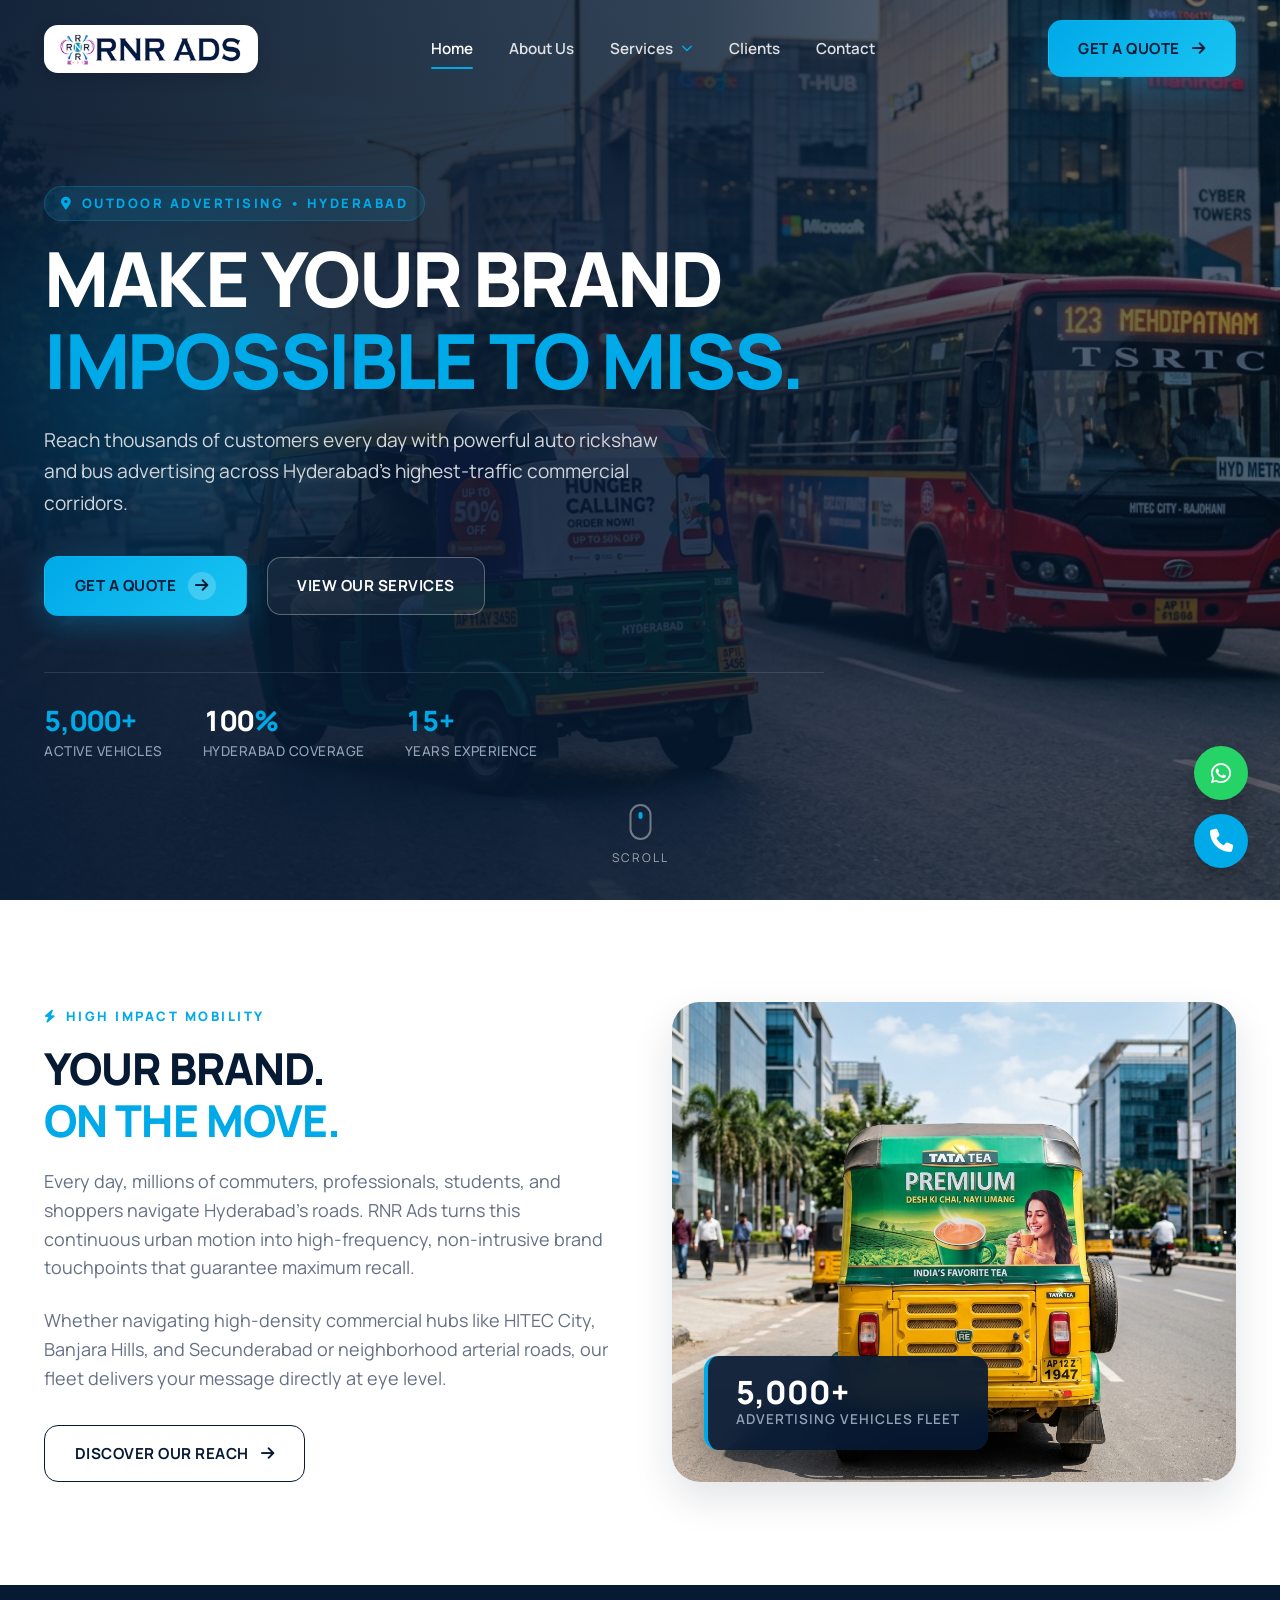
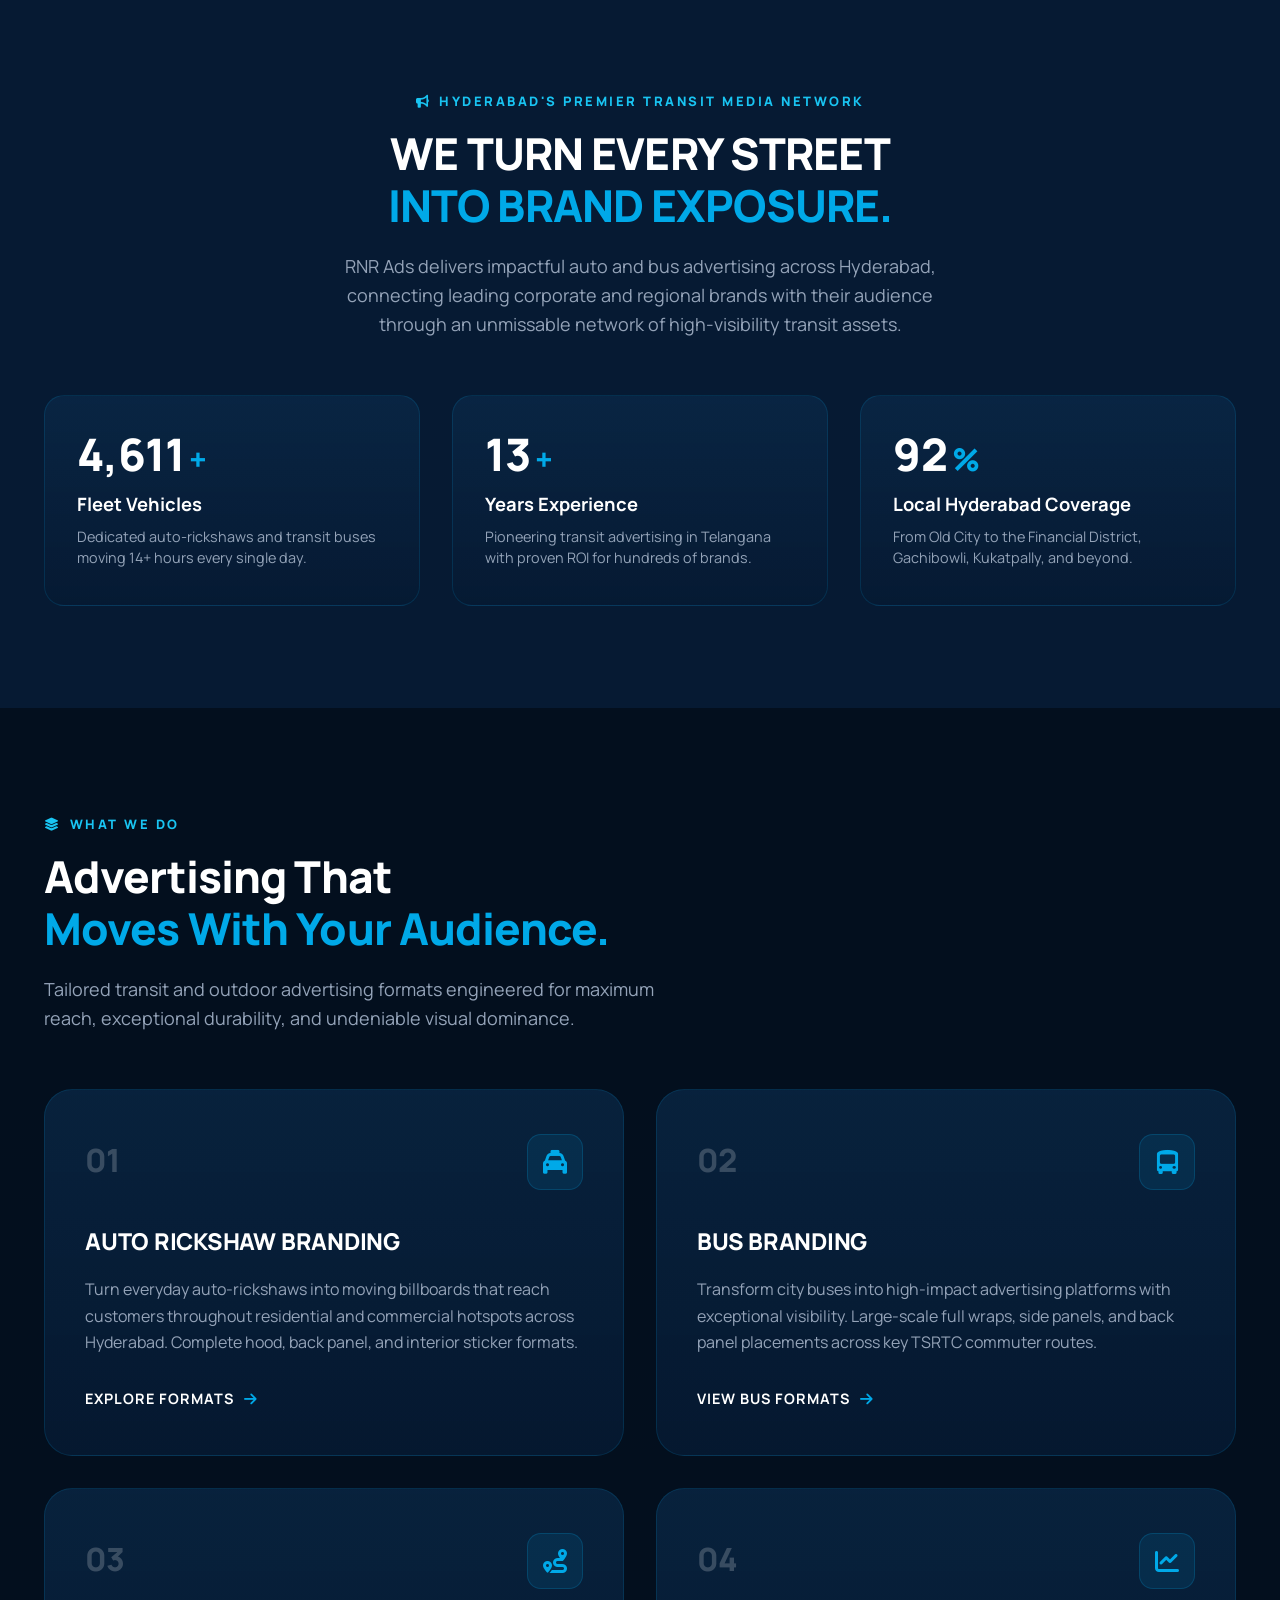
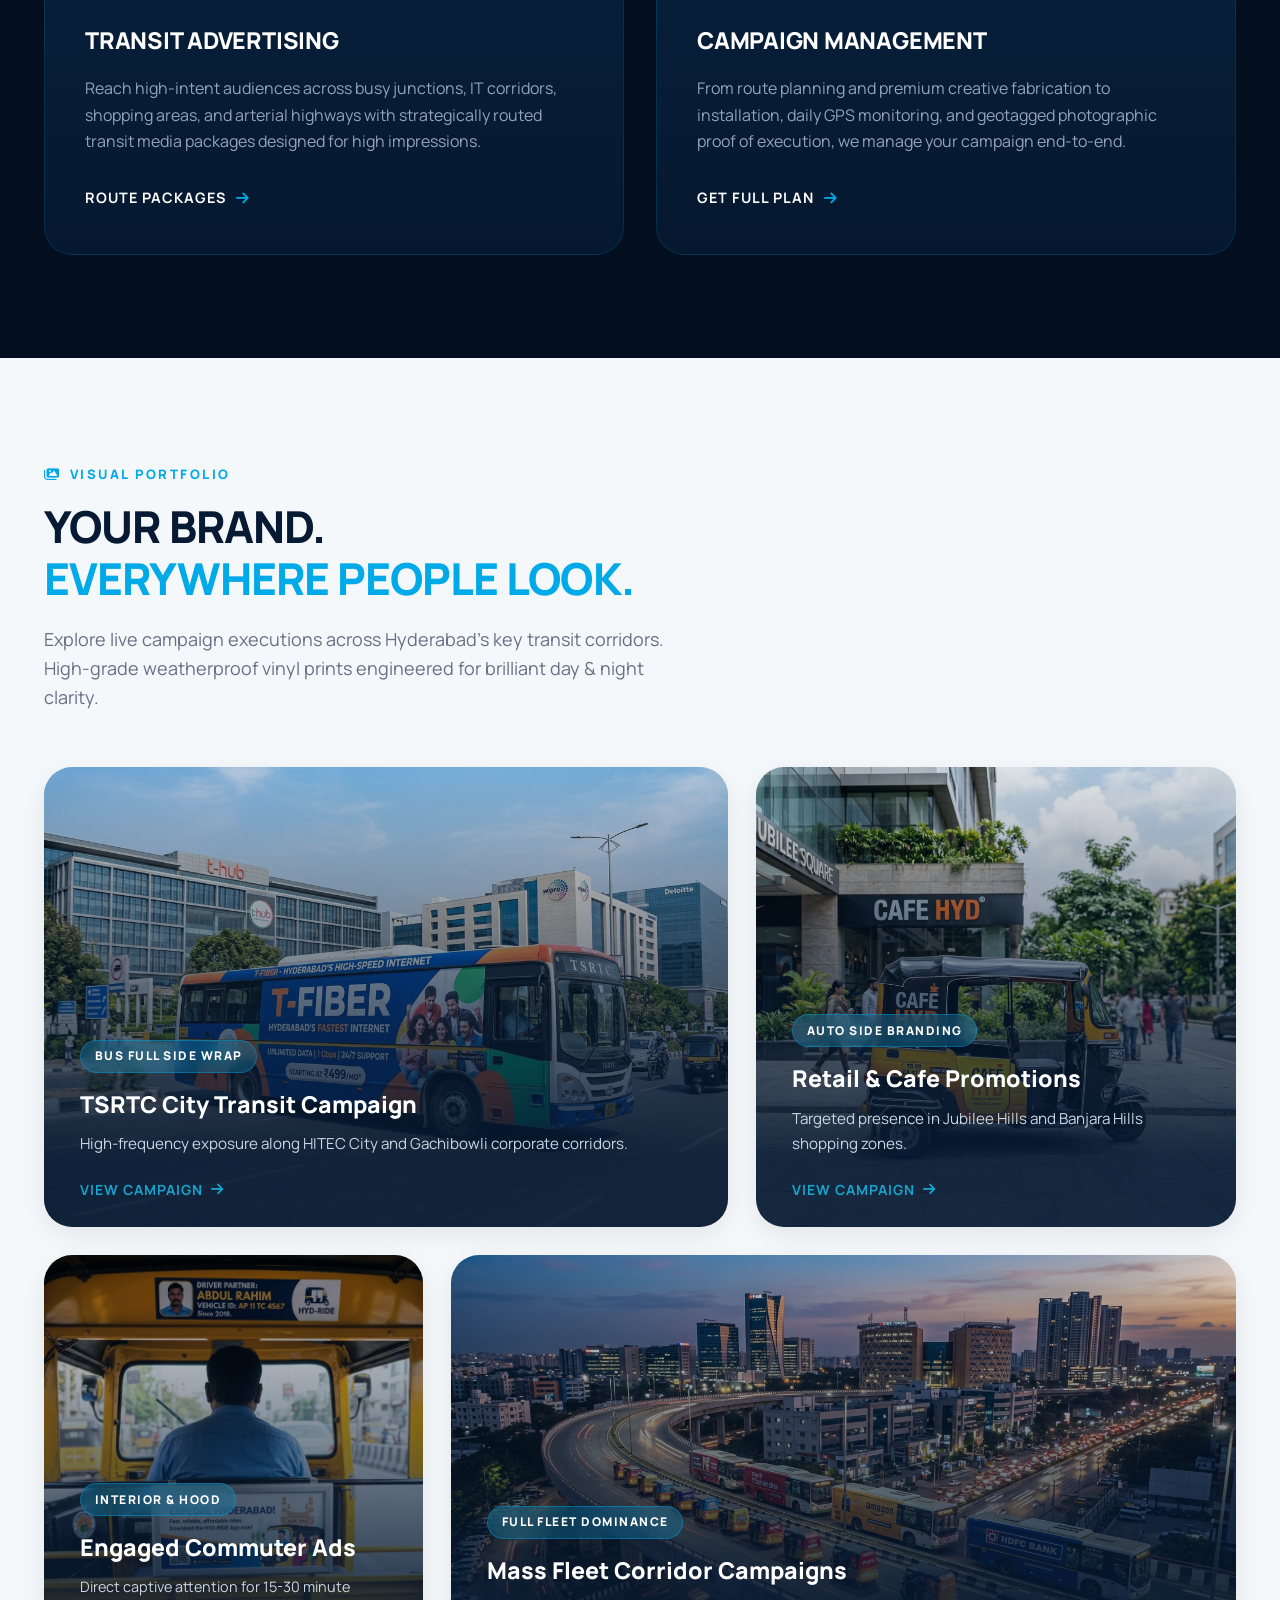
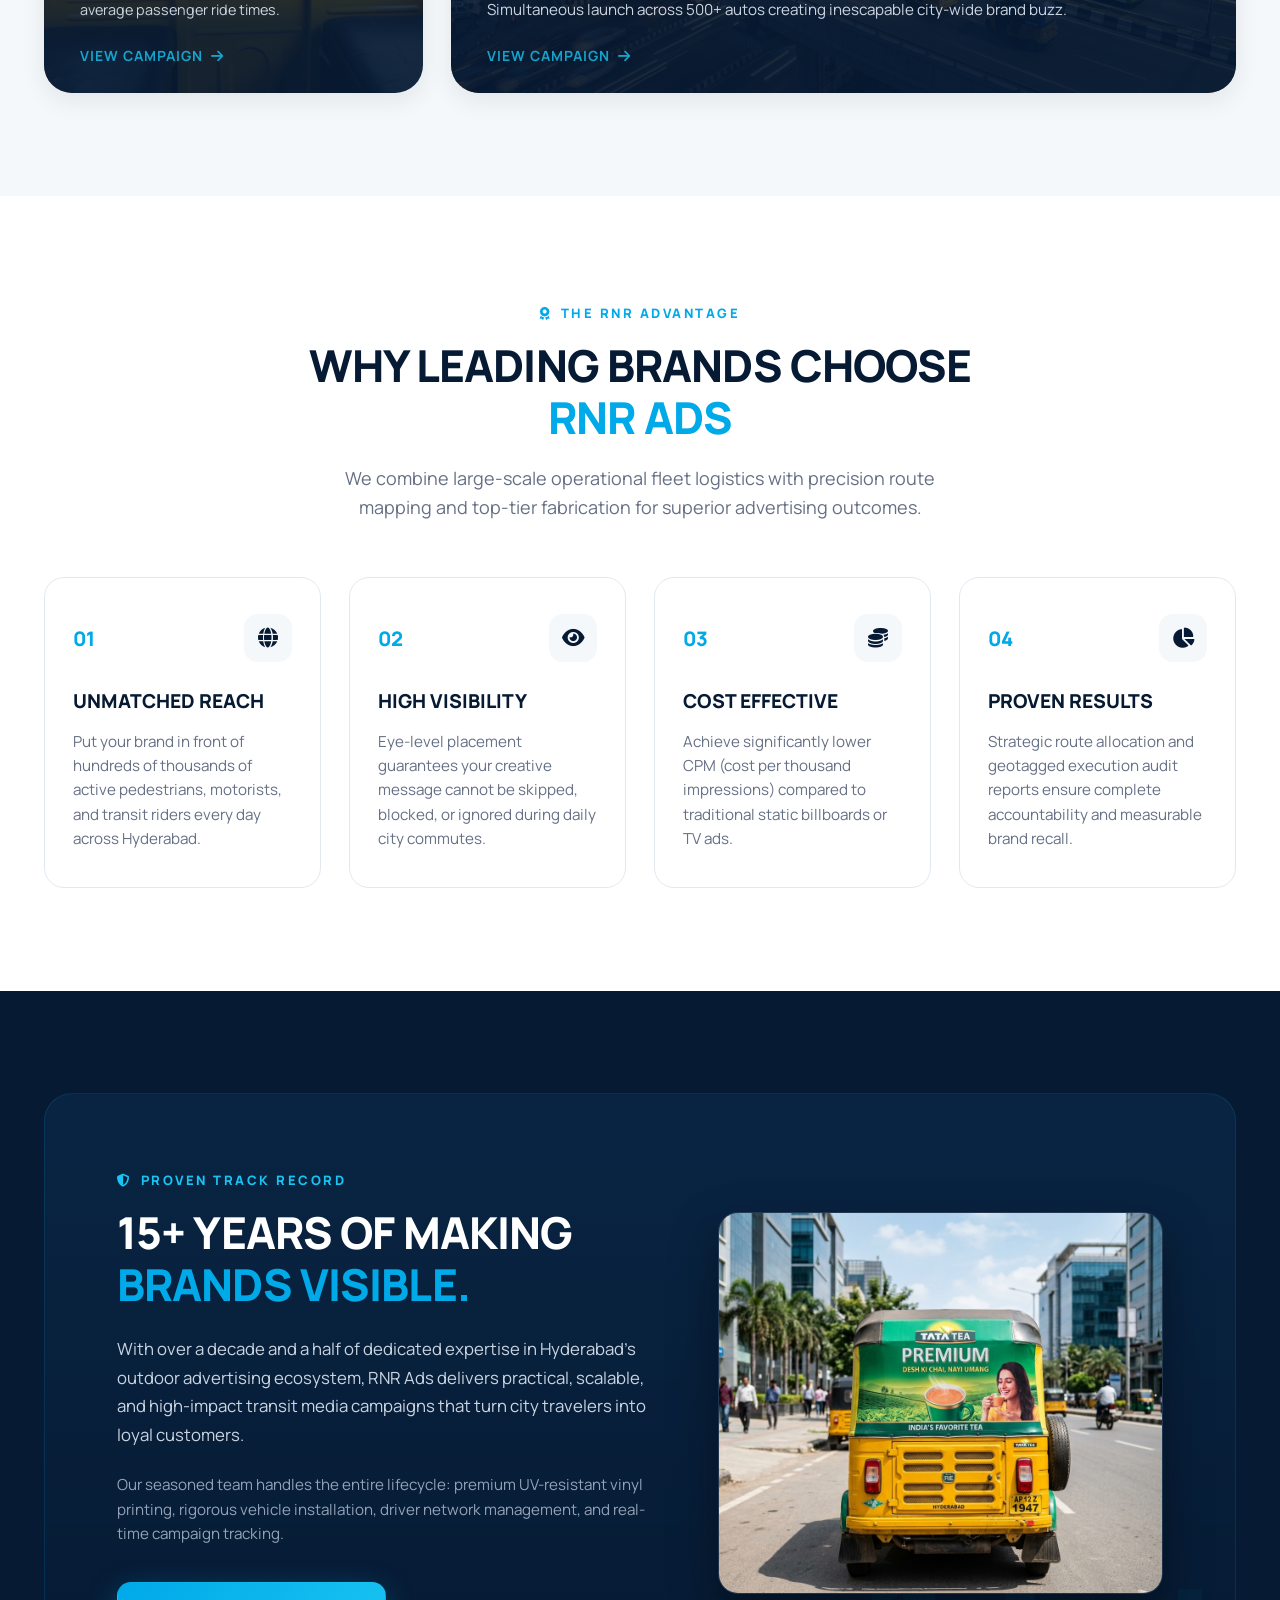
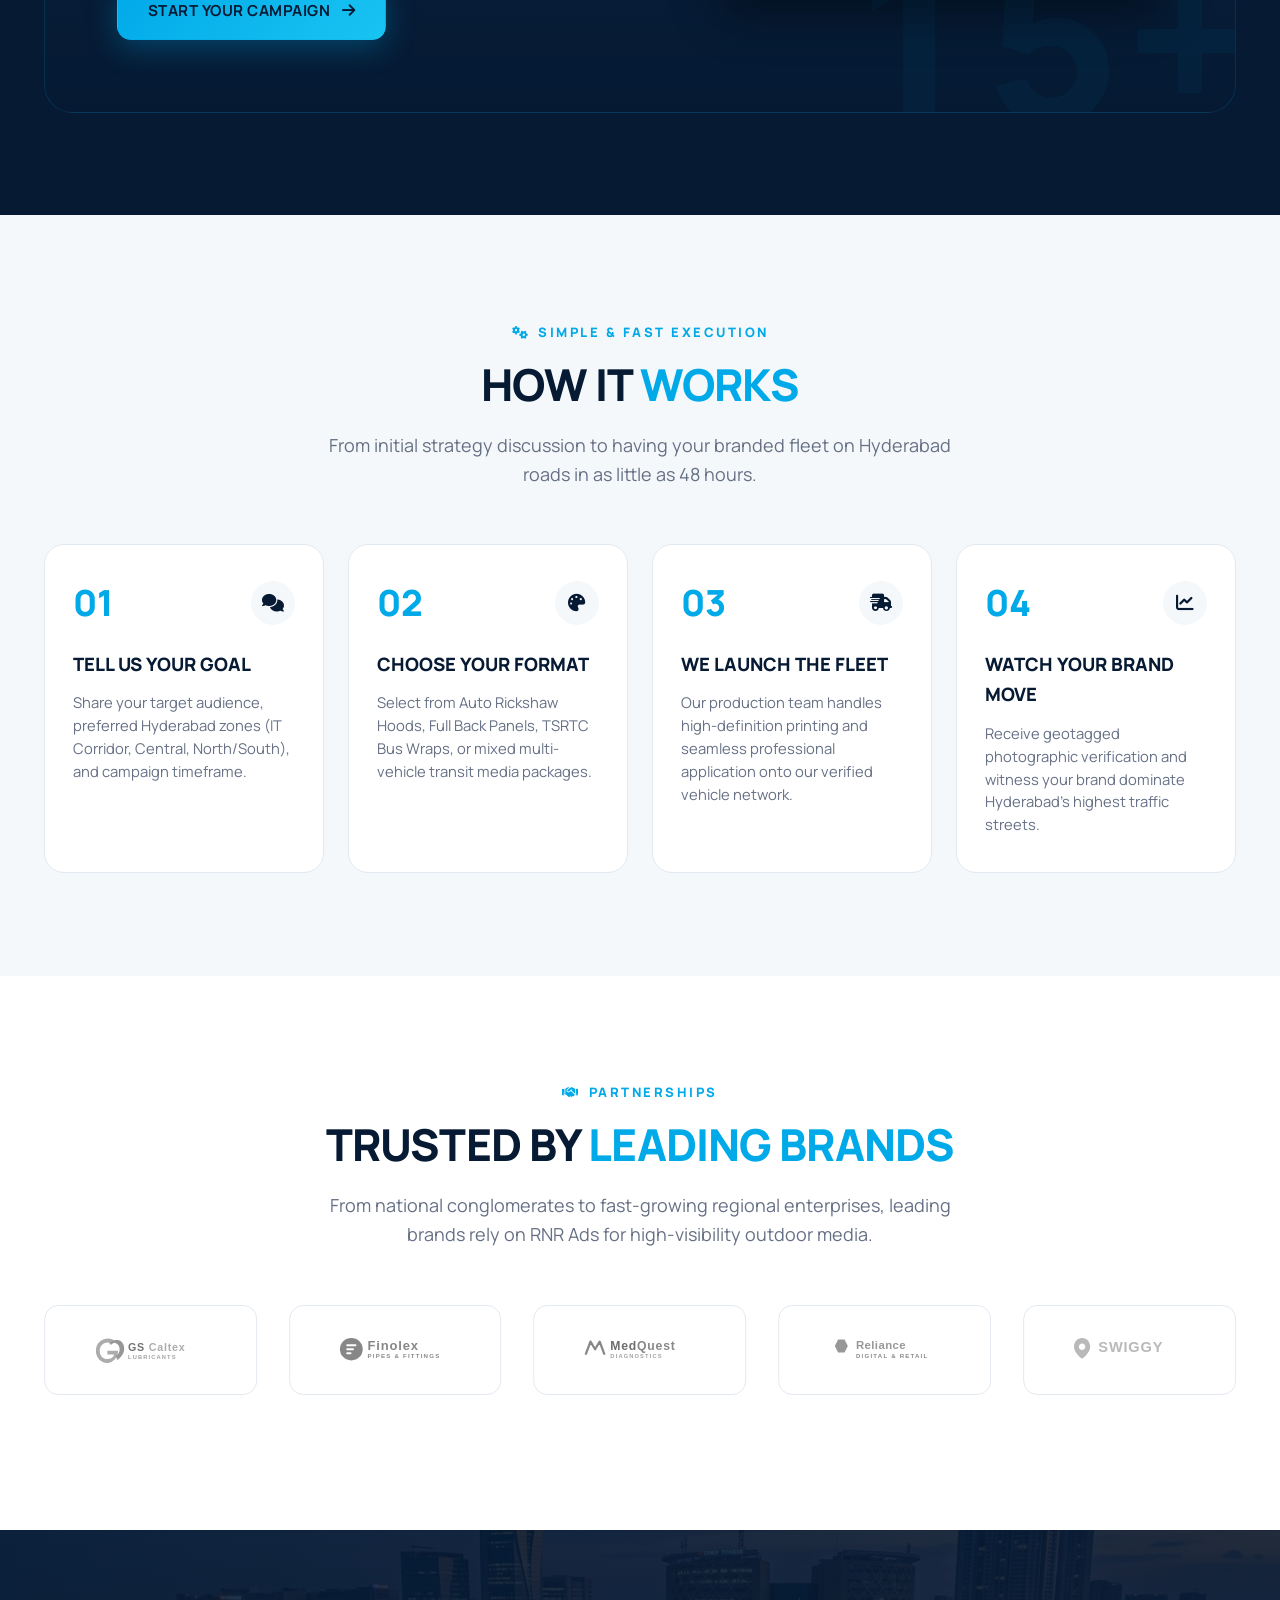
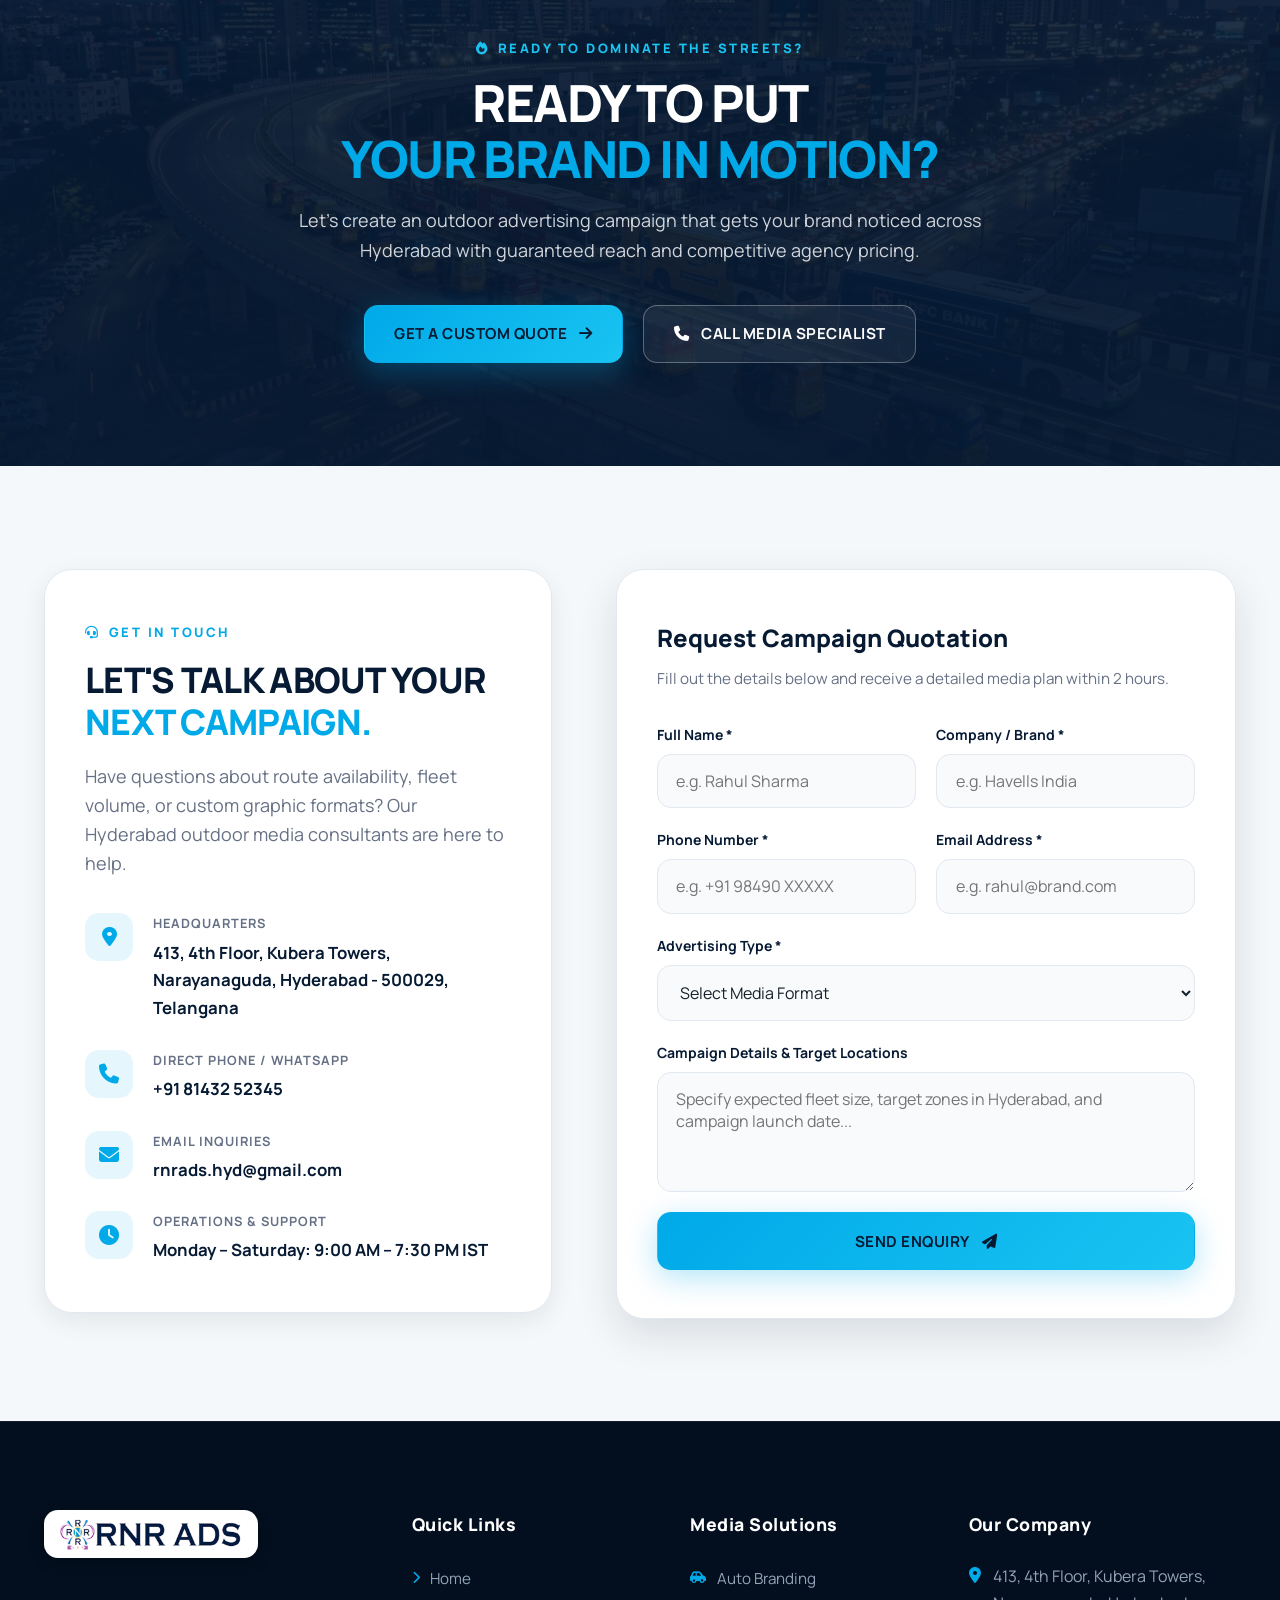
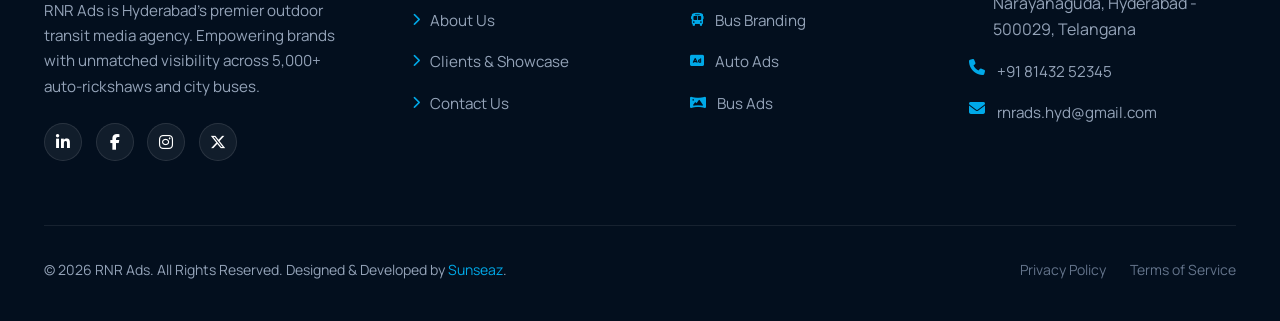
==== index.html @ 3fb03053 "pushing the RNR Ads project to git" ====
<!DOCTYPE html>
<html lang="en">
<head>
  <meta charset="UTF-8">
  <meta name="viewport" content="width=device-width, initial-scale=1.0">
  <title>RNR Ads | Auto Rickshaw & Bus Advertising in Hyderabad</title>
  <meta name="description" content="RNR Ads provides powerful auto rickshaw, bus and outdoor advertising solutions across Hyderabad. Reach thousands of customers daily with high-visibility transit media.">
  <meta name="keywords" content="Auto Rickshaw Advertising Hyderabad, Bus Branding Hyderabad, TSRTC Bus Advertising, Transit Ads Telangana, Outdoor Advertising Agency Hyderabad">
  
  <!-- Open Graph Metadata -->
  <meta property="og:title" content="RNR Ads | Outdoor & Transit Advertising Agency Hyderabad">
  <meta property="og:description" content="Make your brand impossible to miss. Over 5,000+ advertising vehicles covering every corner of Hyderabad.">
  <meta property="og:image" content="assets/images/hero-bg.jpg">
  <meta property="og:type" content="website">

  <!-- Google Fonts: Manrope -->
  <link rel="preconnect" href="https://fonts.googleapis.com">
  <link rel="preconnect" href="https://fonts.gstatic.com" crossorigin>
  <link href="https://fonts.googleapis.com/css2?family=Manrope:wght@400;500;600;700;800;900&display=swap" rel="stylesheet">

  <!-- Font Awesome Icons -->
  <link rel="stylesheet" href="https://cdnjs.cloudflare.com/ajax/libs/font-awesome/6.5.1/css/all.min.css">

  <!-- Swiper.js CSS -->
  <link rel="stylesheet" href="https://cdn.jsdelivr.net/npm/swiper@11/swiper-bundle.min.css">

  <!-- Custom Stylesheets -->
  <link rel="stylesheet" href="css/style.css">
  <link rel="stylesheet" href="css/animations.css">
  <link rel="stylesheet" href="css/responsive.css">
</head>
<body>

  <!-- ==========================================================================
       HEADER / NAVIGATION
       ========================================================================== -->
  <header class="site-header" id="header">
    <div class="container nav-container">
      <a href="index.html" class="logo-wrap" aria-label="RNR Ads Home">
        <img src="assets/logos/logo-RNR.png" alt="RNR Ads Logo" width="180" height="42">
      </a>

      <nav class="nav-menu" id="navMenu" aria-label="Primary Navigation">
        <a href="index.html" class="nav-link active">Home</a>
        <a href="about.html" class="nav-link">About Us</a>

        <!-- Services Dropdown -->
        <div class="nav-item-dropdown">
          <button class="dropdown-toggle nav-link" aria-expanded="false" aria-haspopup="true">
            <span>Services</span>
            <i class="fa-solid fa-chevron-down"></i>
          </button>
          <div class="dropdown-menu">
            <a href="auto-branding.html" class="dropdown-link">
              <i class="fa-solid fa-car-side"></i>
              <span>Auto Branding</span>
            </a>
            <a href="bus-branding.html" class="dropdown-link">
              <i class="fa-solid fa-bus"></i>
              <span>Bus Branding</span>
            </a>
            <a href="auto-ads.html" class="dropdown-link">
              <i class="fa-solid fa-rectangle-ad"></i>
              <span>Auto Ads</span>
            </a>
            <a href="bus-ads.html" class="dropdown-link">
              <i class="fa-solid fa-panorama"></i>
              <span>Bus Ads</span>
            </a>
          </div>
        </div>

        <a href="clients.html" class="nav-link">Clients</a>
        <a href="contact.html" class="nav-link">Contact</a>
        <div class="mobile-menu-cta" style="display: none;">
          <a href="#quoteModal" class="btn btn-primary btn-quote-popup">Get a Quote</a>
        </div>
      </nav>

      <div class="nav-cta">
        <a href="#quoteModal" class="btn btn-primary btn-quote-popup">
          <span>Get a Quote</span>
          <i class="fa-solid fa-arrow-right"></i>
        </a>
      </div>

      <button class="nav-toggle" aria-label="Toggle navigation menu" aria-expanded="false">
        <i class="fa-solid fa-bars-staggered"></i>
      </button>
    </div>
  </header>

  <main>
    <!-- ==========================================================================
         HERO SECTION WITH VIDEO BACKGROUND
         ========================================================================== -->
    <section class="hero-section" id="home">
      <div class="hero-video-wrap">
        <video autoplay muted loop playsinline class="hero-bg-video" poster="assets/images/hero-bg.jpg">
          <source src="assets/RNR_HERO.mp4" type="video/mp4">
        </video>
        <div class="hero-video-overlay"></div>
      </div>
      <div class="hero-glow"></div>
      <div class="container">
        <div class="hero-content reveal-fade-up">
          <div class="eyebrow eyebrow-pill">
            <i class="fa-solid fa-location-dot"></i> OUTDOOR ADVERTISING • HYDERABAD
          </div>
          <h1 class="hero-heading">
            MAKE YOUR BRAND <br>
            <span class="text-cyan">IMPOSSIBLE TO MISS.</span>
          </h1>
          <p class="hero-description">
            Reach thousands of customers every day with powerful auto rickshaw and bus advertising across Hyderabad's highest-traffic commercial corridors.
          </p>
          <div class="btn-group">
            <a href="#quoteModal" class="btn btn-primary btn-quote-popup">
              <span>Get a Quote</span>
              <span class="btn-icon-circle"><i class="fa-solid fa-arrow-right"></i></span>
            </a>
            <a href="#services-section" class="btn btn-outline-white">
              <span>View Our Services</span>
            </a>
          </div>

          <div class="hero-trust-row">
            <div class="trust-item">
              <div class="trust-number"><span class="counter-val" data-target="5000">0</span><span>+</span></div>
              <div class="trust-label">Active Vehicles</div>
            </div>
            <div class="trust-item">
              <div class="trust-number">100<span>%</span></div>
              <div class="trust-label">Hyderabad Coverage</div>
            </div>
            <div class="trust-item">
              <div class="trust-number"><span class="counter-val" data-target="15">0</span><span>+</span></div>
              <div class="trust-label">Years Experience</div>
            </div>
          </div>
        </div>
      </div>

      <div class="scroll-indicator" aria-hidden="true">
        <div class="scroll-mouse">
          <div class="scroll-wheel"></div>
        </div>
        <span>Scroll</span>
      </div>
    </section>

    <!-- ==========================================================================
         INTRODUCTION SECTION (SPLIT LAYOUT)
         ========================================================================== -->
    <section class="section section-white" id="intro">
      <div class="container">
        <div class="split-grid">
          <div class="intro-text-col reveal-fade-left">
            <div class="eyebrow">
              <i class="fa-solid fa-bolt"></i> High Impact Mobility
            </div>
            <h2 class="section-heading section-heading-light">
              YOUR BRAND. <br>
              <span class="text-cyan">ON THE MOVE.</span>
            </h2>
            <p class="section-subtitle" style="margin-bottom: 1.5rem;">
              Every day, millions of commuters, professionals, students, and shoppers navigate Hyderabad's roads. RNR Ads turns this continuous urban motion into high-frequency, non-intrusive brand touchpoints that guarantee maximum recall.
            </p>
            <p class="section-subtitle" style="margin-bottom: 2rem;">
              Whether navigating high-density commercial hubs like HITEC City, Banjara Hills, and Secunderabad or neighborhood arterial roads, our fleet delivers your message directly at eye level.
            </p>
            <a href="about.html" class="btn btn-outline-dark">
              <span>Discover Our Reach</span>
              <i class="fa-solid fa-arrow-right"></i>
            </a>
          </div>

          <div class="intro-image-col reveal-fade-right">
            <div class="intro-image-wrap">
              <img src="assets/images/auto-branding-rear.jpg" alt="RNR Ads Auto Rickshaw Branding in Hyderabad" loading="lazy">
              <div class="intro-stat-badge">
                <div class="intro-stat-num">5,000+</div>
                <div class="intro-stat-text">Advertising Vehicles Fleet</div>
              </div>
            </div>
          </div>
        </div>
      </div>
    </section>

    <!-- ==========================================================================
         ABOUT / COMPANY STATS SECTION
         ========================================================================== -->
    <section class="section section-dark" id="about-preview">
      <div class="container">
        <div class="section-header-center reveal-fade-up">
          <div class="eyebrow eyebrow-light">
            <i class="fa-solid fa-bullhorn"></i> Hyderabad's Premier Transit Media Network
          </div>
          <h2 class="section-heading section-heading-dark">
            WE TURN EVERY STREET <br>
            <span class="text-cyan">INTO BRAND EXPOSURE.</span>
          </h2>
          <p class="section-subtitle section-subtitle-dark" style="margin: 0 auto;">
            RNR Ads delivers impactful auto and bus advertising across Hyderabad, connecting leading corporate and regional brands with their audience through an unmissable network of high-visibility transit assets.
          </p>
        </div>

        <div class="stats-grid">
          <div class="stat-box reveal-fade-up delay-100">
            <div class="stat-number-wrap">
              <span class="counter-val" data-target="5000">0</span><span class="stat-plus">+</span>
            </div>
            <h3 class="stat-title">Fleet Vehicles</h3>
            <p class="stat-desc">Dedicated auto-rickshaws and transit buses moving 14+ hours every single day.</p>
          </div>

          <div class="stat-box reveal-fade-up delay-200">
            <div class="stat-number-wrap">
              <span class="counter-val" data-target="15">0</span><span class="stat-plus">+</span>
            </div>
            <h3 class="stat-title">Years Experience</h3>
            <p class="stat-desc">Pioneering transit advertising in Telangana with proven ROI for hundreds of brands.</p>
          </div>

          <div class="stat-box reveal-fade-up delay-300">
            <div class="stat-number-wrap">
              <span class="counter-val" data-target="100">0</span><span class="stat-plus">%</span>
            </div>
            <h3 class="stat-title">Local Hyderabad Coverage</h3>
            <p class="stat-desc">From Old City to the Financial District, Gachibowli, Kukatpally, and beyond.</p>
          </div>
        </div>
      </div>
    </section>

    <!-- ==========================================================================
         SERVICES SECTION (4 CARDS GRID)
         ========================================================================== -->
    <section class="section section-navy-dark" id="services-section">
      <div class="container">
        <div class="section-header-left reveal-fade-up">
          <div class="eyebrow eyebrow-light">
            <i class="fa-solid fa-layer-group"></i> WHAT WE DO
          </div>
          <h2 class="section-heading section-heading-dark">
            Advertising That <br>
            <span class="text-cyan">Moves With Your Audience.</span>
          </h2>
          <p class="section-subtitle section-subtitle-dark">
            Tailored transit and outdoor advertising formats engineered for maximum reach, exceptional durability, and undeniable visual dominance.
          </p>
        </div>

        <div class="services-grid">
          <!-- Card 01 -->
          <div class="service-card reveal-fade-up delay-100">
            <div>
              <div class="service-card-top">
                <span class="service-num">01</span>
                <div class="service-icon"><i class="fa-solid fa-taxi"></i></div>
              </div>
              <h3 class="service-title">AUTO RICKSHAW BRANDING</h3>
              <p class="service-desc">
                Turn everyday auto-rickshaws into moving billboards that reach customers throughout residential and commercial hotspots across Hyderabad. Complete hood, back panel, and interior sticker formats.
              </p>
            </div>
            <a href="auto-branding.html" class="service-action">
              <span>Explore Formats</span>
              <i class="fa-solid fa-arrow-right"></i>
            </a>
          </div>

          <!-- Card 02 -->
          <div class="service-card reveal-fade-up delay-200">
            <div>
              <div class="service-card-top">
                <span class="service-num">02</span>
                <div class="service-icon"><i class="fa-solid fa-bus-simple"></i></div>
              </div>
              <h3 class="service-title">BUS BRANDING</h3>
              <p class="service-desc">
                Transform city buses into high-impact advertising platforms with exceptional visibility. Large-scale full wraps, side panels, and back panel placements across key TSRTC commuter routes.
              </p>
            </div>
            <a href="bus-branding.html" class="service-action">
              <span>View Bus Formats</span>
              <i class="fa-solid fa-arrow-right"></i>
            </a>
          </div>

          <!-- Card 03 -->
          <div class="service-card reveal-fade-up delay-300">
            <div>
              <div class="service-card-top">
                <span class="service-num">03</span>
                <div class="service-icon"><i class="fa-solid fa-route"></i></div>
              </div>
              <h3 class="service-title">TRANSIT ADVERTISING</h3>
              <p class="service-desc">
                Reach high-intent audiences across busy junctions, IT corridors, shopping areas, and arterial highways with strategically routed transit media packages designed for high impressions.
              </p>
            </div>
            <a href="auto-branding.html" class="service-action">
              <span>Route Packages</span>
              <i class="fa-solid fa-arrow-right"></i>
            </a>
          </div>

          <!-- Card 04 -->
          <div class="service-card reveal-fade-up delay-400">
            <div>
              <div class="service-card-top">
                <span class="service-num">04</span>
                <div class="service-icon"><i class="fa-solid fa-chart-line"></i></div>
              </div>
              <h3 class="service-title">CAMPAIGN MANAGEMENT</h3>
              <p class="service-desc">
                From route planning and premium creative fabrication to installation, daily GPS monitoring, and geotagged photographic proof of execution, we manage your campaign end-to-end.
              </p>
            </div>
            <a href="contact.html" class="service-action">
              <span>Get Full Plan</span>
              <i class="fa-solid fa-arrow-right"></i>
            </a>
          </div>
        </div>
      </div>
    </section>

    <!-- ==========================================================================
         FEATURED ADVERTISING SHOWCASE (EDITORIAL ASYMMETRIC GRID)
         ========================================================================== -->
    <section class="section section-light" id="showcase">
      <div class="container">
        <div class="section-header-left reveal-fade-up">
          <div class="eyebrow">
            <i class="fa-solid fa-images"></i> Visual Portfolio
          </div>
          <h2 class="section-heading section-heading-light">
            YOUR BRAND. <br>
            <span class="text-cyan">EVERYWHERE PEOPLE LOOK.</span>
          </h2>
          <p class="section-subtitle">
            Explore live campaign executions across Hyderabad's key transit corridors. High-grade weatherproof vinyl prints engineered for brilliant day &amp; night clarity.
          </p>
        </div>

        <div class="showcase-grid">
          <!-- Item 1: Large Bus Wrap -->
          <div class="showcase-item item-large reveal-zoom delay-100">
            <img src="assets/images/bus-branding-large.jpg" alt="TSRTC City Bus Side Wrap Advertising in Gachibowli Hyderabad" class="showcase-img" loading="lazy">
            <div class="showcase-overlay">
              <span class="showcase-badge">Bus Full Side Wrap</span>
              <h3 class="showcase-title">TSRTC City Transit Campaign</h3>
              <p style="color: #CBD5E1; font-size: 0.95rem;">High-frequency exposure along HITEC City and Gachibowli corporate corridors.</p>
              <a href="bus-branding.html" class="showcase-link">View Campaign <i class="fa-solid fa-arrow-right"></i></a>
            </div>
          </div>

          <!-- Item 2: Medium Auto Side Wrap -->
          <div class="showcase-item item-medium reveal-zoom delay-200">
            <img src="assets/images/auto-branding-side.jpg" alt="Side Panel Auto Branding Jubilee Hills" class="showcase-img" loading="lazy">
            <div class="showcase-overlay">
              <span class="showcase-badge">Auto Side Branding</span>
              <h3 class="showcase-title">Retail &amp; Cafe Promotions</h3>
              <p style="color: #CBD5E1; font-size: 0.95rem;">Targeted presence in Jubilee Hills and Banjara Hills shopping zones.</p>
              <a href="auto-branding.html" class="showcase-link">View Campaign <i class="fa-solid fa-arrow-right"></i></a>
            </div>
          </div>

          <!-- Item 3: Compact Auto Interior -->
          <div class="showcase-item item-compact reveal-zoom delay-300">
            <img src="assets/images/auto-interior.jpg" alt="Interior Auto Branding Commuter Ads" class="showcase-img" loading="lazy">
            <div class="showcase-overlay">
              <span class="showcase-badge">Interior &amp; Hood</span>
              <h3 class="showcase-title">Engaged Commuter Ads</h3>
              <p style="color: #CBD5E1; font-size: 0.9rem;">Direct captive attention for 15-30 minute average passenger ride times.</p>
              <a href="auto-branding.html" class="showcase-link">View Campaign <i class="fa-solid fa-arrow-right"></i></a>
            </div>
          </div>

          <!-- Item 4: Wide Fleet Transit -->
          <div class="showcase-item item-wide reveal-zoom delay-400">
            <img src="assets/images/fleet-transit.jpg" alt="Multi-vehicle Fleet Advertising Hyderabad Flyover" class="showcase-img" loading="lazy">
            <div class="showcase-overlay">
              <span class="showcase-badge">Full Fleet Dominance</span>
              <h3 class="showcase-title">Mass Fleet Corridor Campaigns</h3>
              <p style="color: #CBD5E1; font-size: 0.95rem;">Simultaneous launch across 500+ autos creating inescapable city-wide brand buzz.</p>
              <a href="clients.html" class="showcase-link">View Campaign <i class="fa-solid fa-arrow-right"></i></a>
            </div>
          </div>
        </div>
      </div>
    </section>

    <!-- ==========================================================================
         WHY RNR ADS SECTION (CLEAN WHITE)
         ========================================================================== -->
    <section class="section section-white" id="why-us">
      <div class="container">
        <div class="section-header-center reveal-fade-up">
          <div class="eyebrow">
            <i class="fa-solid fa-award"></i> The RNR Advantage
          </div>
          <h2 class="section-heading section-heading-light">
            WHY LEADING BRANDS CHOOSE <br>
            <span class="text-cyan">RNR ADS</span>
          </h2>
          <p class="section-subtitle" style="margin: 0 auto;">
            We combine large-scale operational fleet logistics with precision route mapping and top-tier fabrication for superior advertising outcomes.
          </p>
        </div>

        <div class="why-grid">
          <div class="why-card reveal-fade-up delay-100">
            <div class="why-card-top">
              <span class="why-num">01</span>
              <div class="why-icon"><i class="fa-solid fa-globe"></i></div>
            </div>
            <h3 class="why-title">UNMATCHED REACH</h3>
            <p class="why-desc">
              Put your brand in front of hundreds of thousands of active pedestrians, motorists, and transit riders every day across Hyderabad.
            </p>
          </div>

          <div class="why-card reveal-fade-up delay-200">
            <div class="why-card-top">
              <span class="why-num">02</span>
              <div class="why-icon"><i class="fa-solid fa-eye"></i></div>
            </div>
            <h3 class="why-title">HIGH VISIBILITY</h3>
            <p class="why-desc">
              Eye-level placement guarantees your creative message cannot be skipped, blocked, or ignored during daily city commutes.
            </p>
          </div>

          <div class="why-card reveal-fade-up delay-300">
            <div class="why-card-top">
              <span class="why-num">03</span>
              <div class="why-icon"><i class="fa-solid fa-coins"></i></div>
            </div>
            <h3 class="why-title">COST EFFECTIVE</h3>
            <p class="why-desc">
              Achieve significantly lower CPM (cost per thousand impressions) compared to traditional static billboards or TV ads.
            </p>
          </div>

          <div class="why-card reveal-fade-up delay-400">
            <div class="why-card-top">
              <span class="why-num">04</span>
              <div class="why-icon"><i class="fa-solid fa-chart-pie"></i></div>
            </div>
            <h3 class="why-title">PROVEN RESULTS</h3>
            <p class="why-desc">
              Strategic route allocation and geotagged execution audit reports ensure complete accountability and measurable brand recall.
            </p>
          </div>
        </div>
      </div>
    </section>

    <!-- ==========================================================================
         CAMPAIGN EXPERIENCE SECTION (15+ YEARS)
         ========================================================================== -->
    <section class="section section-dark" id="experience">
      <div class="container">
        <div class="experience-wrap reveal-zoom">
          <div class="watermark-number" aria-hidden="true">15+</div>
          
          <div class="experience-grid">
            <div>
              <div class="eyebrow eyebrow-light">
                <i class="fa-solid fa-shield-halved"></i> Proven Track Record
              </div>
              <h2 class="section-heading section-heading-dark" style="margin-bottom: 1.5rem;">
                15+ YEARS OF MAKING <br>
                <span class="text-cyan">BRANDS VISIBLE.</span>
              </h2>
              <p style="color: #CBD5E1; font-size: 1.05rem; line-height: 1.7; margin-bottom: 1.5rem;">
                With over a decade and a half of dedicated expertise in Hyderabad's outdoor advertising ecosystem, RNR Ads delivers practical, scalable, and high-impact transit media campaigns that turn city travelers into loyal customers.
              </p>
              <p style="color: #94A3B8; font-size: 0.95rem; line-height: 1.6; margin-bottom: 2.25rem;">
                Our seasoned team handles the entire lifecycle: premium UV-resistant vinyl printing, rigorous vehicle installation, driver network management, and real-time campaign tracking.
              </p>
              <a href="#quoteModal" class="btn btn-primary btn-quote-popup">
                <span>Start Your Campaign</span>
                <i class="fa-solid fa-arrow-right"></i>
              </a>
            </div>

            <div class="experience-image-card">
              <img src="assets/images/auto-branding-rear.jpg" alt="15 Years of Outdoor Advertising Excellence Hyderabad" loading="lazy">
            </div>
          </div>
        </div>
      </div>
    </section>

    <!-- ==========================================================================
         PROCESS SECTION (HOW IT WORKS)
         ========================================================================== -->
    <section class="section section-light" id="process">
      <div class="container">
        <div class="section-header-center reveal-fade-up">
          <div class="eyebrow">
            <i class="fa-solid fa-gears"></i> Simple &amp; Fast Execution
          </div>
          <h2 class="section-heading section-heading-light">
            HOW IT <span class="text-cyan">WORKS</span>
          </h2>
          <p class="section-subtitle" style="margin: 0 auto;">
            From initial strategy discussion to having your branded fleet on Hyderabad roads in as little as 48 hours.
          </p>
        </div>

        <div class="process-grid">
          <div class="process-step reveal-fade-up delay-100">
            <div class="step-header">
              <span class="step-num">01</span>
              <div class="step-icon"><i class="fa-solid fa-comments"></i></div>
            </div>
            <h3 class="step-title">TELL US YOUR GOAL</h3>
            <p class="step-desc">Share your target audience, preferred Hyderabad zones (IT Corridor, Central, North/South), and campaign timeframe.</p>
          </div>

          <div class="process-step reveal-fade-up delay-200">
            <div class="step-header">
              <span class="step-num">02</span>
              <div class="step-icon"><i class="fa-solid fa-palette"></i></div>
            </div>
            <h3 class="step-title">CHOOSE YOUR FORMAT</h3>
            <p class="step-desc">Select from Auto Rickshaw Hoods, Full Back Panels, TSRTC Bus Wraps, or mixed multi-vehicle transit media packages.</p>
          </div>

          <div class="process-step reveal-fade-up delay-300">
            <div class="step-header">
              <span class="step-num">03</span>
              <div class="step-icon"><i class="fa-solid fa-truck-fast"></i></div>
            </div>
            <h3 class="step-title">WE LAUNCH THE FLEET</h3>
            <p class="step-desc">Our production team handles high-definition printing and seamless professional application onto our verified vehicle network.</p>
          </div>

          <div class="process-step reveal-fade-up delay-400">
            <div class="step-header">
              <span class="step-num">04</span>
              <div class="step-icon"><i class="fa-solid fa-chart-line"></i></div>
            </div>
            <h3 class="step-title">WATCH YOUR BRAND MOVE</h3>
            <p class="step-desc">Receive geotagged photographic verification and witness your brand dominate Hyderabad's highest traffic streets.</p>
          </div>
        </div>
      </div>
    </section>

    <!-- ==========================================================================
         CLIENTS SECTION (CAROUSEL)
         ========================================================================== -->
    <section class="section section-white" id="clients">
      <div class="container">
        <div class="section-header-center reveal-fade-up">
          <div class="eyebrow">
            <i class="fa-solid fa-handshake"></i> Partnerships
          </div>
          <h2 class="section-heading section-heading-light">
            TRUSTED BY <span class="text-cyan">LEADING BRANDS</span>
          </h2>
          <p class="section-subtitle" style="margin: 0 auto;">
            From national conglomerates to fast-growing regional enterprises, leading brands rely on RNR Ads for high-visibility outdoor media.
          </p>
        </div>

        <div class="swiper clients-swiper reveal-fade-up delay-200" style="padding-bottom: 2rem;">
          <div class="swiper-wrapper">
            <div class="swiper-slide">
              <div class="brand-slide-card">
                <img src="assets/logos/havells.svg" alt="Havells Advertising Client">
              </div>
            </div>
            <div class="swiper-slide">
              <div class="brand-slide-card">
                <img src="assets/logos/gs-caltex.svg" alt="GS Caltex Lubricants Advertising Client">
              </div>
            </div>
            <div class="swiper-slide">
              <div class="brand-slide-card">
                <img src="assets/logos/finolex.svg" alt="Finolex Pipes Client">
              </div>
            </div>
            <div class="swiper-slide">
              <div class="brand-slide-card">
                <img src="assets/logos/medquest.svg" alt="MedQuest Diagnostics Client">
              </div>
            </div>
            <div class="swiper-slide">
              <div class="brand-slide-card">
                <img src="assets/logos/reliance.svg" alt="Reliance Digital & Retail Client">
              </div>
            </div>
            <div class="swiper-slide">
              <div class="brand-slide-card">
                <img src="assets/logos/swiggy.svg" alt="Swiggy Food Delivery Transit Client">
              </div>
            </div>
          </div>
        </div>
      </div>
    </section>

    <!-- ==========================================================================
         CTA SECTION (FULL WIDTH BANNER)
         ========================================================================== -->
    <section class="cta-banner-section" id="cta-banner">
      <div class="container">
        <div class="cta-box-center reveal-fade-up">
          <div class="eyebrow eyebrow-light" style="justify-content: center;">
            <i class="fa-solid fa-fire"></i> Ready To Dominate The Streets?
          </div>
          <h2 class="hero-heading">
            READY TO PUT <br>
            <span class="text-cyan">YOUR BRAND IN MOTION?</span>
          </h2>
          <p>
            Let's create an outdoor advertising campaign that gets your brand noticed across Hyderabad with guaranteed reach and competitive agency pricing.
          </p>
          <div class="btn-group">
            <a href="#quoteModal" class="btn btn-primary btn-quote-popup">
              <span>Get a Custom Quote</span>
              <i class="fa-solid fa-arrow-right"></i>
            </a>
            <a href="tel:+918143252345" class="btn btn-outline-white">
              <i class="fa-solid fa-phone"></i>
              <span>Call Media Specialist</span>
            </a>
          </div>
        </div>
      </div>
    </section>

    <!-- ==========================================================================
         CONTACT / QUOTE SECTION
         ========================================================================== -->
    <section class="section section-light" id="quote-section">
      <div class="container">
        <div class="contact-grid">
          <!-- Left Info Column -->
          <div class="contact-info-card reveal-fade-left">
            <div class="eyebrow">
              <i class="fa-solid fa-headset"></i> Get In Touch
            </div>
            <h2 class="section-heading section-heading-light" style="font-size: 2.2rem;">
              LET'S TALK ABOUT YOUR <br>
              <span class="text-cyan">NEXT CAMPAIGN.</span>
            </h2>
            <p class="section-subtitle">
              Have questions about route availability, fleet volume, or custom graphic formats? Our Hyderabad outdoor media consultants are here to help.
            </p>

            <div class="info-items-list">
              <div class="info-item">
                <div class="info-icon"><i class="fa-solid fa-location-dot"></i></div>
                <div>
                  <div class="info-label">Headquarters</div>
                  <div class="info-val">413, 4th Floor, Kubera Towers, Narayanaguda, Hyderabad - 500029, Telangana</div>
                </div>
              </div>

              <div class="info-item">
                <div class="info-icon"><i class="fa-solid fa-phone"></i></div>
                <div>
                  <div class="info-label">Direct Phone / WhatsApp</div>
                  <div class="info-val"><a href="tel:+918143252345" class="hover-color-accent">+91 81432 52345</a></div>
                </div>
              </div>

              <div class="info-item">
                <div class="info-icon"><i class="fa-solid fa-envelope"></i></div>
                <div>
                  <div class="info-label">Email Inquiries</div>
                  <div class="info-val"><a href="mailto:rnrads.hyd@gmail.com">rnrads.hyd@gmail.com</a></div>
                </div>
              </div>

              <div class="info-item">
                <div class="info-icon"><i class="fa-solid fa-clock"></i></div>
                <div>
                  <div class="info-label">Operations &amp; Support</div>
                  <div class="info-val">Monday – Saturday: 9:00 AM – 7:30 PM IST</div>
                </div>
              </div>
            </div>
          </div>

          <!-- Right Form Column -->
          <div class="contact-form-card reveal-fade-right">
            <h3 style="font-size: 1.5rem; font-weight: 800; color: var(--color-primary); margin-bottom: 0.5rem;">Request Campaign Quotation</h3>
            <p style="color: var(--color-text-muted); margin-bottom: 2rem; font-size: 0.95rem;">Fill out the details below and receive a detailed media plan within 2 hours.</p>

            <form class="rnr-quote-form" action="#" method="POST">
              <div class="form-row">
                <div class="form-group">
                  <label class="form-label" for="contact-name">Full Name *</label>
                  <input type="text" id="contact-name" class="form-control" placeholder="e.g. Rahul Sharma" required>
                </div>
                <div class="form-group">
                  <label class="form-label" for="contact-company">Company / Brand *</label>
                  <input type="text" id="contact-company" class="form-control" placeholder="e.g. Havells India" required>
                </div>
              </div>

              <div class="form-row">
                <div class="form-group">
                  <label class="form-label" for="contact-phone">Phone Number *</label>
                  <input type="tel" id="contact-phone" class="form-control" placeholder="e.g. +91 98490 XXXXX" required>
                </div>
                <div class="form-group">
                  <label class="form-label" for="contact-email">Email Address *</label>
                  <input type="email" id="contact-email" class="form-control" placeholder="e.g. rahul@brand.com" required>
                </div>
              </div>

              <div class="form-group">
                <label class="form-label" for="contact-type">Advertising Type *</label>
                <select id="contact-type" class="form-control" required>
                  <option value="" disabled selected>Select Media Format</option>
                  <option value="auto-rickshaw">Auto Rickshaw Branding (Hood / Back / Side)</option>
                  <option value="bus-branding">TSRTC City Bus Branding (Full Wrap / Side Panel)</option>
                  <option value="transit-mixed">Mixed Fleet Transit Campaign (Auto + Bus)</option>
                  <option value="other">Other Outdoor Advertising Format</option>
                </select>
              </div>

              <div class="form-group">
                <label class="form-label" for="contact-message">Campaign Details &amp; Target Locations</label>
                <textarea id="contact-message" class="form-control" placeholder="Specify expected fleet size, target zones in Hyderabad, and campaign launch date..."></textarea>
              </div>

              <button type="submit" class="btn btn-primary" style="width: 100%; padding: 1.1rem;">
                <span>SEND ENQUIRY</span>
                <i class="fa-solid fa-paper-plane"></i>
              </button>
            </form>
          </div>
        </div>
      </div>
    </section>
  </main>

  <!-- ==========================================================================
       FOOTER
       ========================================================================== -->
  <footer class="site-footer">
    <div class="container">
      <div class="footer-grid">
        <div class="footer-brand">
          <a href="index.html" class="footer-logo-wrap" aria-label="RNR Ads Home">
            <img src="assets/logos/logo-RNR.png" alt="RNR Ads Outdoor Advertising" width="180" height="42">
          </a>
          <p>
            RNR Ads is Hyderabad's premier outdoor transit media agency. Empowering brands with unmatched visibility across 5,000+ auto-rickshaws and city buses.
          </p>
          <div class="social-links" style="margin-top: 1.5rem;">
            <a href="#" class="social-btn" aria-label="LinkedIn"><i class="fa-brands fa-linkedin-in"></i></a>
            <a href="#" class="social-btn" aria-label="Facebook"><i class="fa-brands fa-facebook-f"></i></a>
            <a href="#" class="social-btn" aria-label="Instagram"><i class="fa-brands fa-instagram"></i></a>
            <a href="#" class="social-btn" aria-label="Twitter / X"><i class="fa-brands fa-x-twitter"></i></a>
          </div>
        </div>

        <!-- Col 2: Quick Links -->
        <div>
          <h4 class="footer-col-title">Quick Links</h4>
          <ul class="footer-links">
            <li><a href="index.html"><i class="fa-solid fa-chevron-right"></i> <span>Home</span></a></li>
            <li><a href="about.html"><i class="fa-solid fa-chevron-right"></i> <span>About Us</span></a></li>
            <li><a href="clients.html"><i class="fa-solid fa-chevron-right"></i> <span>Clients &amp; Showcase</span></a></li>
            <li><a href="contact.html"><i class="fa-solid fa-chevron-right"></i> <span>Contact Us</span></a></li>
          </ul>
        </div>

        <!-- Col 3: Advertising Services -->
        <div>
          <h4 class="footer-col-title">Media Solutions</h4>
          <ul class="footer-links">
            <li><a href="auto-branding.html"><i class="fa-solid fa-car-side"></i> <span>Auto Branding</span></a></li>
            <li><a href="bus-branding.html"><i class="fa-solid fa-bus"></i> <span>Bus Branding</span></a></li>
            <li><a href="auto-ads.html"><i class="fa-solid fa-rectangle-ad"></i> <span>Auto Ads</span></a></li>
            <li><a href="bus-ads.html"><i class="fa-solid fa-panorama"></i> <span>Bus Ads</span></a></li>
          </ul>
        </div>

        <!-- Col 4: Contact Info -->
        <div>
          <h4 class="footer-col-title">Our Company</h4>
          <ul class="footer-links" style="gap: 1rem;">
            <li style="display: flex; gap: 0.75rem;">
              <i class="fa-solid fa-location-dot text-cyan" style="margin-top: 4px;"></i>
              <span>413, 4th Floor, Kubera Towers, Narayanaguda, Hyderabad - 500029, Telangana</span>
            </li>
            <li style="display: flex; gap: 0.75rem;">
              <i class="fa-solid fa-phone text-cyan"></i>
              <a href="tel:+918143252345">+91 81432 52345</a>
            </li>
            <li style="display: flex; gap: 0.75rem;">
              <i class="fa-solid fa-envelope text-cyan"></i>
              <a href="mailto:rnrads.hyd@gmail.com">rnrads.hyd@gmail.com</a>
            </li>
          </ul>
        </div>
      </div>

      <div class="footer-bottom">
        <div>&copy; <span class="current-year">2026</span> RNR Ads. All Rights Reserved. Designed & Developed by <a href="https://sunseaz.com" target="_blank" rel="noopener noreferrer">Sunseaz</a>.</div>
        <div style="display: flex; gap: 1.5rem;">
          <a href="privacy-policy.html" style="color: #64748B;">Privacy Policy</a>
          <a href="terms-of-service.html" style="color: #64748B;">Terms of Service</a>
        </div>
      </div>
    </div>
  </footer>

  <!-- ==========================================================================
       FLOATING CONTACT ACTION BUTTONS (WHATSAPP + CALL)
       ========================================================================== -->
  <div class="floating-actions-container" aria-label="Quick contact actions">
    <a href="https://wa.me/918143252345?text=Hi%20RNR%20Ads%2C%20I%20would%20like%20to%20inquire%20about%20outdoor%20advertising%20in%20Hyderabad" target="_blank" rel="noopener noreferrer" class="float-btn float-whatsapp" aria-label="Chat on WhatsApp">
      <i class="fa-brands fa-whatsapp"></i>
      <span class="float-tooltip">Chat on WhatsApp</span>
    </a>
    <a href="tel:+918143252345" class="float-btn float-call" aria-label="Call RNR Ads Now">
      <i class="fa-solid fa-phone"></i>
      <span class="float-tooltip">Call: +91 81432 52345</span>
    </a>
  </div>

  <!-- ==========================================================================
       LEAD GENERATION QUOTE MODAL (POPUP)
       ========================================================================== -->
  <div class="modal-overlay" id="quoteModal" aria-hidden="true" role="dialog" aria-labelledby="modalTitle">
    <div class="modal-dialog">
      <button class="modal-close-btn" aria-label="Close quote modal">
        <i class="fa-solid fa-xmark"></i>
      </button>

      <div class="modal-header">
        <div class="eyebrow">
          <i class="fa-solid fa-bolt"></i> FAST 2-HOUR RESPONSE
        </div>
        <h3 class="modal-title" id="modalTitle">Request a Campaign Quote</h3>
        <p class="modal-subtitle">Share your target requirements and receive a customized route media plan with transparent rates.</p>
      </div>

      <form class="rnr-quote-form" action="#" method="POST">
        <div class="form-row">
          <div class="form-group">
            <label class="form-label" for="modal-name">Full Name *</label>
            <input type="text" id="modal-name" class="form-control" placeholder="e.g. Rahul Sharma" required>
          </div>
          <div class="form-group">
            <label class="form-label" for="modal-company">Company / Brand *</label>
            <input type="text" id="modal-company" class="form-control" placeholder="e.g. Havells / Startup" required>
          </div>
        </div>

        <div class="form-row">
          <div class="form-group">
            <label class="form-label" for="modal-phone">Phone / WhatsApp *</label>
            <input type="tel" id="modal-phone" class="form-control" placeholder="e.g. +91 81432 52345" required>
          </div>
          <div class="form-group">
            <label class="form-label" for="modal-email">Work Email *</label>
            <input type="email" id="modal-email" class="form-control" placeholder="e.g. rahul@company.com" required>
          </div>
        </div>

        <div class="form-row">
          <div class="form-group">
            <label class="form-label" for="modal-advertising-type">Advertising Medium *</label>
            <select id="modal-advertising-type" class="form-control" required>
              <option value="" disabled selected>Select Media Format</option>
              <option value="auto-rickshaw">Auto Rickshaw Branding (Hood / Back / Side)</option>
              <option value="bus-branding">TSRTC City Bus Branding (Full Wrap / Side)</option>
              <option value="transit-mixed">Transit Mixed Fleet (Auto + Bus)</option>
              <option value="other">Other Outdoor Advertising Format</option>
            </select>
          </div>
          <div class="form-group">
            <label class="form-label" for="modal-corridor">Target Hyderabad Corridor</label>
            <select id="modal-corridor" class="form-control">
              <option value="citywide">Entire Hyderabad & Secunderabad (Citywide)</option>
              <option value="hitec-city">IT Corridor (HITEC City, Madhapur, Gachibowli)</option>
              <option value="banjara-jubilee">Prime Commercial (Banjara Hills, Jubilee Hills)</option>
              <option value="secunderabad-oldcity">High Density (Secunderabad, Old City, Koti)</option>
              <option value="residential">Residential Growth (Kukatpally, LB Nagar, Miyapur)</option>
            </select>
          </div>
        </div>

        <div class="form-group">
          <label class="form-label" for="modal-message">Estimated Fleet Size &amp; Campaign Goals</label>
          <textarea id="modal-message" class="form-control" placeholder="e.g. Need 100 auto-rickshaws for 30 days starting next month..." style="min-height: 85px;"></textarea>
        </div>

        <button type="submit" class="btn btn-primary" style="width: 100%; padding: 1.05rem; font-size: 1rem;">
          <span>SUBMIT QUOTE REQUEST</span>
          <i class="fa-solid fa-paper-plane"></i>
        </button>
      </form>
    </div>
  </div>

  <!-- Swiper.js Script -->
  <script src="https://cdn.jsdelivr.net/npm/swiper@11/swiper-bundle.min.js"></script>
  <!-- Main Script -->
  <script src="js/script.js"></script>
</body>
</html>
---- css/style.css ----
/* ==========================================================================
   RNR ADS - PREMIUM OUTDOOR & TRANSIT ADVERTISING AGENCY (HYDERABAD)
   Main Stylesheet - Design System & Component Architecture (2026 Edition)
   ========================================================================== */

/* --------------------------------------------------------------------------
   1. CSS VARIABLES & DESIGN TOKENS
   -------------------------------------------------------------------------- */
:root {
  /* Color Palette */
  --color-primary: #061A33;
  --color-secondary: #0B2A4A;
  --color-navy-dark: #030F1E;
  --color-navy-card: #0D2440;
  --color-navy-border: rgba(0, 169, 232, 0.15);
  --color-accent: #00A9E8;
  --color-accent-bright: #19C4F2;
  --color-accent-glow: rgba(0, 169, 232, 0.35);
  --color-accent-subtle: rgba(0, 169, 232, 0.08);
  --color-white: #FFFFFF;
  --color-light-bg: #F5F8FA;
  --color-light-card: #FFFFFF;
  --color-text-main: #17202A;
  --color-text-light: #F8FAFC;
  --color-text-muted: #667085;
  --color-text-muted-dark: #94A3B8;
  --color-border-light: #E2E8F0;
  --color-border-dark: rgba(255, 255, 255, 0.1);
  --color-success: #10B981;

  /* Gradients */
  --grad-hero: linear-gradient(135deg, #061A33 0%, #0B3658 55%, #00A9E8 100%);
  --grad-dark-overlay: linear-gradient(180deg, rgba(6, 26, 51, 0.88) 0%, rgba(6, 26, 51, 0.96) 100%);
  --grad-hero-overlay: linear-gradient(90deg, rgba(6, 26, 51, 0.95) 0%, rgba(6, 26, 51, 0.82) 55%, rgba(6, 26, 51, 0.5) 100%);
  --grad-accent: linear-gradient(135deg, #00A9E8 0%, #19C4F2 100%);
  --grad-card-dark: linear-gradient(180deg, rgba(11, 42, 74, 0.7) 0%, rgba(6, 26, 51, 0.85) 100%);
  --grad-card-hover: linear-gradient(180deg, rgba(13, 50, 88, 0.9) 0%, rgba(8, 32, 62, 0.98) 100%);

  /* Typography */
  --font-main: 'Manrope', -apple-system, BlinkMacSystemFont, 'Segoe UI', Roboto, sans-serif;

  /* Font Sizes */
  --fs-hero: clamp(2.5rem, 5.5vw + 1rem, 4.75rem);
  /* 40px to 76px */
  --fs-h1: clamp(2.25rem, 4vw + 0.5rem, 3.5rem);
  --fs-h2: clamp(1.85rem, 3vw + 0.5rem, 2.75rem);
  /* 30px to 44px */
  --fs-h3: clamp(1.35rem, 2vw + 0.25rem, 1.75rem);
  --fs-h4: 1.25rem;
  --fs-body-lg: 1.125rem;
  /* 18px */
  --fs-body: 1rem;
  /* 16px */
  --fs-small: 0.875rem;
  /* 14px */
  --fs-eyebrow: 0.8125rem;
  /* 13px */

  /* Spacing */
  --section-padding: clamp(4.5rem, 8vw, 7.5rem) 0;
  --container-max: 1240px;
  --container-pad: 1.5rem;

  /* Elevation & Shadows */
  --shadow-sm: 0 2px 8px rgba(6, 26, 51, 0.05);
  --shadow-md: 0 8px 24px rgba(6, 26, 51, 0.08);
  --shadow-lg: 0 16px 40px rgba(6, 26, 51, 0.12);
  --shadow-dark: 0 20px 48px rgba(0, 0, 0, 0.4);
  --shadow-cyan-glow: 0 8px 30px rgba(0, 169, 232, 0.3);
  --shadow-cyan-hover: 0 12px 35px rgba(25, 196, 242, 0.4);

  /* Border Radii */
  --radius-sm: 8px;
  --radius-md: 14px;
  --radius-lg: 20px;
  --radius-xl: 28px;
  --radius-full: 9999px;

  /* Transitions */
  --transition-fast: 0.2s cubic-bezier(0.16, 1, 0.3, 1);
  --transition-normal: 0.35s cubic-bezier(0.16, 1, 0.3, 1);
  --transition-slow: 0.6s cubic-bezier(0.16, 1, 0.3, 1);
}

/* --------------------------------------------------------------------------
   2. GLOBAL RESET & BASE STYLES
   -------------------------------------------------------------------------- */
*,
*::before,
*::after {
  box-sizing: border-box;
  margin: 0;
  padding: 0;
}

html {
  scroll-behavior: smooth;
  font-size: 16px;
  -webkit-font-smoothing: antialiased;
  -moz-osx-font-smoothing: grayscale;
}

body {
  font-family: var(--font-main);
  background-color: var(--color-white);
  color: var(--color-text-main);
  line-height: 1.65;
  overflow-x: hidden;
  position: relative;
}

img,
svg,
video {
  max-width: 100%;
  height: auto;
  display: block;
}

a {
  color: inherit;
  text-decoration: none;
  transition: color var(--transition-fast);
}

button,
input,
select,
textarea {
  font-family: inherit;
  font-size: inherit;
}

ul,
ol {
  list-style: none;
}

/* --------------------------------------------------------------------------
   3. LAYOUT & CONTAINERS
   -------------------------------------------------------------------------- */
.container {
  width: 100%;
  max-width: var(--container-max);
  margin-left: auto;
  margin-right: auto;
  padding-left: var(--container-pad);
  padding-right: var(--container-pad);
}

.container-fluid {
  width: 100%;
  padding-left: var(--container-pad);
  padding-right: var(--container-pad);
}

.section {
  padding: var(--section-padding);
  position: relative;
}

.section-dark {
  background-color: var(--color-primary);
  color: var(--color-text-light);
}

.section-navy-dark {
  background-color: var(--color-navy-dark);
  color: var(--color-text-light);
}

.section-light {
  background-color: var(--color-light-bg);
  color: var(--color-text-main);
}

.section-white {
  background-color: var(--color-white);
  color: var(--color-text-main);
}

/* --------------------------------------------------------------------------
   4. TYPOGRAPHY SYSTEM
   -------------------------------------------------------------------------- */
.eyebrow {
  display: inline-flex;
  align-items: center;
  gap: 0.5rem;
  font-size: var(--fs-eyebrow);
  font-weight: 800;
  letter-spacing: 2.5px;
  text-transform: uppercase;
  color: var(--color-accent);
  margin-bottom: 1rem;
}

.eyebrow-light {
  color: var(--color-accent-bright);
}

.eyebrow-pill {
  padding: 0.35rem 1rem;
  background: rgba(0, 169, 232, 0.12);
  border: 1px solid rgba(0, 169, 232, 0.25);
  border-radius: var(--radius-full);
}

.hero-heading {
  font-size: var(--fs-hero);
  font-weight: 800;
  line-height: 1.08;
  letter-spacing: -0.03em;
  color: var(--color-white);
  margin-bottom: 1.5rem;
  text-transform: uppercase;
}

.section-heading {
  font-size: var(--fs-h2);
  font-weight: 800;
  line-height: 1.18;
  letter-spacing: -0.02em;
  margin-bottom: 1.25rem;
}

.section-heading-dark {
  color: var(--color-white);
}

.section-heading-light {
  color: var(--color-primary);
}

.section-subtitle {
  font-size: var(--fs-body-lg);
  color: var(--color-text-muted);
  line-height: 1.6;
  max-width: 650px;
}

.section-subtitle-dark {
  color: var(--color-text-muted-dark);
}

.text-cyan {
  color: var(--color-accent) !important;
}

.text-gradient {
  background: var(--grad-accent);
  -webkit-background-clip: text;
  -webkit-text-fill-color: transparent;
}

/* Header Text Center Helper */
.section-header-center {
  text-align: center;
  max-width: 720px;
  margin: 0 auto 3.5rem auto;
}

.section-header-left {
  max-width: 700px;
  margin-bottom: 3.5rem;
}

/* --------------------------------------------------------------------------
   5. BUTTONS & CTAS
   -------------------------------------------------------------------------- */
.btn {
  display: inline-flex;
  align-items: center;
  justify-content: center;
  gap: 0.75rem;
  padding: 0.95rem 1.85rem;
  font-size: 0.95rem;
  font-weight: 700;
  letter-spacing: 0.5px;
  border-radius: var(--radius-md);
  border: 1px solid transparent;
  cursor: pointer;
  transition: all var(--transition-fast);
  text-transform: uppercase;
  white-space: nowrap;
}

.btn-primary {
  background: var(--grad-accent);
  color: var(--color-primary);
  box-shadow: var(--shadow-cyan-glow);
}

.btn-primary:hover {
  transform: translateY(-3px);
  box-shadow: var(--shadow-cyan-hover);
  color: var(--color-navy-dark);
}

.btn-primary:active {
  transform: translateY(-1px);
}

.btn-outline-white {
  background: rgba(255, 255, 255, 0.06);
  color: var(--color-white);
  border-color: rgba(255, 255, 255, 0.3);
  backdrop-filter: blur(8px);
}

.btn-outline-white:hover {
  background: var(--color-white);
  color: var(--color-primary);
  border-color: var(--color-white);
  transform: translateY(-3px);
}

.btn-outline-dark {
  background: transparent;
  color: var(--color-primary);
  border-color: var(--color-primary);
}

.btn-outline-dark:hover {
  background: var(--color-primary);
  color: var(--color-white);
  transform: translateY(-3px);
}

.btn-icon-circle {
  width: 28px;
  height: 28px;
  border-radius: 50%;
  background: rgba(255, 255, 255, 0.2);
  display: inline-flex;
  align-items: center;
  justify-content: center;
  transition: transform var(--transition-fast);
}

.btn:hover .btn-icon-circle {
  transform: translateX(4px);
}

.btn-group {
  display: flex;
  flex-wrap: wrap;
  gap: 1.25rem;
  align-items: center;
}

/* --------------------------------------------------------------------------
   6. HEADER & NAVIGATION
   -------------------------------------------------------------------------- */
.site-header {
  position: fixed;
  top: 0;
  left: 0;
  width: 100%;
  z-index: 1000;
  padding: 1.25rem 0;
  transition: all var(--transition-normal);
  background: transparent;
}

.site-header.scrolled {
  background: rgba(6, 26, 51, 0.95);
  backdrop-filter: blur(16px);
  -webkit-backdrop-filter: blur(16px);
  padding: 0.85rem 0;
  box-shadow: 0 10px 30px rgba(0, 0, 0, 0.25);
  border-bottom: 1px solid rgba(0, 169, 232, 0.15);
}

.nav-container {
  display: flex;
  align-items: center;
  justify-content: space-between;
}

.logo-wrap {
  display: inline-flex;
  align-items: center;
  gap: 0.75rem;
  background: #FFFFFF;
  padding: 6px 14px;
  border-radius: var(--radius-md);
  box-shadow: 0 4px 15px rgba(0, 0, 0, 0.15);
  transition: all var(--transition-fast);
}

.logo-wrap:hover {
  transform: translateY(-2px);
  box-shadow: 0 6px 20px rgba(0, 169, 232, 0.3);
}

.logo-wrap img {
  height: 36px;
  width: auto;
  display: block;
  object-fit: contain;
}

.footer-logo-wrap {
  display: inline-flex;
  align-items: center;
  background: #FFFFFF;
  padding: 6px 14px;
  border-radius: var(--radius-md);
  box-shadow: 0 4px 15px rgba(0, 0, 0, 0.2);
  margin-bottom: 1.25rem;
  transition: all var(--transition-fast);
}

.footer-logo-wrap:hover {
  transform: translateY(-2px);
  box-shadow: 0 6px 20px rgba(0, 169, 232, 0.3);
}

.footer-logo-wrap img {
  height: 36px;
  width: auto;
  display: block;
  object-fit: contain;
}

.nav-menu {
  display: flex;
  align-items: center;
  gap: 2.25rem;
}

.nav-link {
  font-size: 0.95rem;
  font-weight: 600;
  color: rgba(255, 255, 255, 0.85);
  position: relative;
  padding: 0.5rem 0;
  transition: color var(--transition-fast);
}

.nav-link::after {
  content: '';
  position: absolute;
  bottom: 0;
  left: 0;
  width: 0;
  height: 2px;
  background: var(--color-accent);
  transition: width var(--transition-fast);
  border-radius: 2px;
}

.nav-link:hover,
.nav-link.active {
  color: var(--color-white);
}

.nav-link:hover::after,
.nav-link.active::after {
  width: 100%;
}

/* --------------------------------------------------------------------------
   NAV DROPDOWN (SERVICES MENU)
   -------------------------------------------------------------------------- */
.nav-item-dropdown {
  position: relative;
  display: inline-flex;
  align-items: center;
}

.dropdown-toggle {
  display: inline-flex;
  align-items: center;
  gap: 0.45rem;
  cursor: pointer;
  background: transparent;
  border: none;
  font-family: inherit;
  font-size: 0.95rem;
  font-weight: 600;
  color: rgba(255, 255, 255, 0.85);
  padding: 0.5rem 0;
  transition: color var(--transition-fast);
}

.dropdown-toggle i.fa-chevron-down {
  font-size: 0.72rem;
  color: var(--color-accent);
  transition: transform var(--transition-fast);
}

.nav-item-dropdown:hover .dropdown-toggle,
.nav-item-dropdown.active .dropdown-toggle {
  color: var(--color-white);
}

.nav-item-dropdown:hover .dropdown-toggle i.fa-chevron-down {
  transform: rotate(180deg);
}

.dropdown-menu {
  position: absolute;
  top: calc(100% + 10px);
  left: 50%;
  transform: translateX(-50%) translateY(10px);
  background: rgba(6, 26, 51, 0.97);
  backdrop-filter: blur(16px);
  -webkit-backdrop-filter: blur(16px);
  border: 1px solid rgba(0, 169, 232, 0.28);
  border-radius: var(--radius-lg);
  box-shadow: 0 20px 45px rgba(0, 0, 0, 0.5);
  padding: 0.6rem;
  min-width: 230px;
  display: flex;
  flex-direction: column;
  gap: 0.25rem;
  opacity: 0;
  visibility: hidden;
  transition: all var(--transition-normal);
  z-index: 1000;
}

.nav-item-dropdown:hover .dropdown-menu {
  opacity: 1;
  visibility: visible;
  transform: translateX(-50%) translateY(0);
}

.dropdown-link {
  display: flex;
  align-items: center;
  gap: 0.85rem;
  padding: 0.75rem 1rem;
  border-radius: var(--radius-md);
  color: rgba(255, 255, 255, 0.85);
  font-size: 0.92rem;
  font-weight: 600;
  transition: all var(--transition-fast);
  text-decoration: none;
}

.dropdown-link i {
  font-size: 0.95rem;
  color: var(--color-accent);
  width: 20px;
  text-align: center;
  transition: transform var(--transition-fast);
}

.dropdown-link:hover {
  background: rgba(0, 169, 232, 0.14);
  color: var(--color-white);
  transform: translateX(4px);
}

.dropdown-link:hover i {
  color: var(--color-accent-bright);
  transform: scale(1.15);
}

.nav-cta {
  display: flex;
  align-items: center;
  gap: 1rem;
}

.nav-toggle {
  display: none;
  background: transparent;
  border: none;
  cursor: pointer;
  padding: 0.5rem;
  color: var(--color-white);
  font-size: 1.5rem;
}

/* --------------------------------------------------------------------------
   7. HERO SECTION
   -------------------------------------------------------------------------- */
.hero-section {
  position: relative;
  min-height: 100vh;
  display: flex;
  align-items: center;
  padding: 8rem 0 5rem 0;
  background-color: var(--color-primary);
  background-size: cover;
  background-position: center;
  background-attachment: scroll;
  overflow: hidden;
}

.hero-video-wrap {
  position: absolute;
  top: 0;
  left: 0;
  width: 100%;
  height: 100%;
  z-index: 0;
  overflow: hidden;
  pointer-events: none;
}

.hero-bg-video {
  width: 100%;
  height: 100%;
  object-fit: cover;
  object-position: center;
  display: block;
}

.hero-video-overlay {
  position: absolute;
  top: 0;
  left: 0;
  width: 100%;
  height: 100%;
  background: linear-gradient(90deg, rgba(6, 26, 51, 0.94) 0%, rgba(6, 26, 51, 0.82) 55%, rgba(6, 26, 51, 0.5) 100%);
  z-index: 1;
}

.hero-glow {
  position: absolute;
  width: 500px;
  height: 500px;
  background: radial-gradient(circle, rgba(0, 169, 232, 0.22) 0%, transparent 70%);
  top: 15%;
  left: -100px;
  pointer-events: none;
  z-index: 1;
}

.hero-content {
  position: relative;
  z-index: 2;
  max-width: 780px;
}

.hero-description {
  font-size: clamp(1.05rem, 1.5vw, 1.25rem);
  color: #D1D5DB;
  line-height: 1.65;
  margin-bottom: 2.25rem;
  max-width: 620px;
}

.hero-trust-row {
  display: flex;
  flex-wrap: wrap;
  gap: 2.5rem;
  margin-top: 3.5rem;
  padding-top: 2rem;
  border-top: 1px solid rgba(255, 255, 255, 0.12);
}

.trust-item {
  display: flex;
  flex-direction: column;
}

.trust-number {
  font-size: 1.75rem;
  font-weight: 800;
  color: var(--color-white);
  line-height: 1.1;
  font-feature-settings: "tnum";
}

.trust-number span {
  color: var(--color-accent);
}

.trust-label {
  font-size: 0.85rem;
  color: var(--color-text-muted-dark);
  font-weight: 500;
  margin-top: 0.25rem;
  text-transform: uppercase;
  letter-spacing: 0.5px;
}

.scroll-indicator {
  position: absolute;
  bottom: 2rem;
  left: 50%;
  transform: translateX(-50%);
  display: flex;
  flex-direction: column;
  align-items: center;
  gap: 0.5rem;
  color: rgba(255, 255, 255, 0.6);
  font-size: 0.75rem;
  letter-spacing: 2px;
  text-transform: uppercase;
  z-index: 2;
}

.scroll-mouse {
  width: 22px;
  height: 36px;
  border: 2px solid rgba(255, 255, 255, 0.4);
  border-radius: 12px;
  position: relative;
}

.scroll-wheel {
  position: absolute;
  top: 6px;
  left: 50%;
  transform: translateX(-50%);
  width: 4px;
  height: 7px;
  background: var(--color-accent);
  border-radius: 2px;
  animation: scrollPulse 1.8s infinite;
}

/* --------------------------------------------------------------------------
   8. INTRODUCTION (SPLIT LAYOUT)
   -------------------------------------------------------------------------- */
.split-grid {
  display: grid;
  grid-template-columns: 1fr 1fr;
  gap: 4rem;
  align-items: center;
}

.intro-image-wrap {
  position: relative;
  border-radius: var(--radius-xl);
  overflow: hidden;
  box-shadow: var(--shadow-lg);
}

.intro-image-wrap img {
  width: 100%;
  height: 480px;
  object-fit: cover;
  transition: transform var(--transition-slow);
}

.intro-image-wrap:hover img {
  transform: scale(1.04);
}

.intro-stat-badge {
  position: absolute;
  bottom: 2rem;
  left: 2rem;
  background: rgba(6, 26, 51, 0.92);
  backdrop-filter: blur(12px);
  border-left: 4px solid var(--color-accent);
  padding: 1.25rem 1.75rem;
  border-radius: var(--radius-md);
  box-shadow: var(--shadow-dark);
  color: var(--color-white);
}

.intro-stat-num {
  font-size: 2rem;
  font-weight: 800;
  color: var(--color-white);
  line-height: 1;
}

.intro-stat-text {
  font-size: 0.85rem;
  color: #94A3B8;
  font-weight: 600;
  text-transform: uppercase;
  letter-spacing: 1px;
}

/* --------------------------------------------------------------------------
   9. ABOUT / EDITORIAL SECTION WITH LIVE COUNTERS
   -------------------------------------------------------------------------- */
.stats-grid {
  display: grid;
  grid-template-columns: repeat(3, 1fr);
  gap: 2rem;
  margin-top: 3.5rem;
}

.stat-box {
  background: var(--grad-card-dark);
  border: 1px solid var(--color-navy-border);
  border-radius: var(--radius-lg);
  padding: 2.25rem 2rem;
  position: relative;
  overflow: hidden;
  transition: all var(--transition-normal);
}

.stat-box::before {
  content: '';
  position: absolute;
  top: 0;
  left: 0;
  width: 100%;
  height: 3px;
  background: var(--grad-accent);
  opacity: 0;
  transition: opacity var(--transition-fast);
}

.stat-box:hover {
  transform: translateY(-6px);
  border-color: var(--color-accent);
  box-shadow: var(--shadow-dark);
}

.stat-box:hover::before {
  opacity: 1;
}

.stat-number-wrap {
  font-size: clamp(2.5rem, 3.5vw, 3.5rem);
  font-weight: 900;
  color: var(--color-white);
  line-height: 1;
  margin-bottom: 0.75rem;
  display: flex;
  align-items: baseline;
  gap: 0.25rem;
}

.stat-number-wrap .stat-plus {
  color: var(--color-accent);
  font-size: 0.7em;
}

.stat-title {
  font-size: 1.15rem;
  font-weight: 700;
  color: var(--color-white);
  margin-bottom: 0.4rem;
}

.stat-desc {
  font-size: 0.9rem;
  color: var(--color-text-muted-dark);
  line-height: 1.5;
}

/* --------------------------------------------------------------------------
   10. SERVICES SECTION (4 CARDS GRID)
   -------------------------------------------------------------------------- */
.services-grid {
  display: grid;
  grid-template-columns: repeat(2, 1fr);
  gap: 2rem;
}

.service-card {
  background: var(--grad-card-dark);
  border: 1px solid var(--color-navy-border);
  border-radius: var(--radius-xl);
  padding: 2.75rem 2.5rem;
  position: relative;
  display: flex;
  flex-direction: column;
  justify-content: space-between;
  transition: all var(--transition-normal);
  overflow: hidden;
}

.service-card-top {
  display: flex;
  align-items: flex-start;
  justify-content: space-between;
  margin-bottom: 2rem;
}

.service-num {
  font-size: 2rem;
  font-weight: 900;
  color: rgba(255, 255, 255, 0.2);
  letter-spacing: -1px;
  transition: color var(--transition-fast);
}

.service-icon {
  width: 56px;
  height: 56px;
  border-radius: var(--radius-md);
  background: rgba(0, 169, 232, 0.1);
  border: 1px solid rgba(0, 169, 232, 0.2);
  display: flex;
  align-items: center;
  justify-content: center;
  color: var(--color-accent);
  font-size: 1.5rem;
  transition: all var(--transition-fast);
}

.service-title {
  font-size: 1.45rem;
  font-weight: 800;
  color: var(--color-white);
  margin-bottom: 1rem;
  letter-spacing: -0.01em;
}

.service-desc {
  font-size: 1rem;
  color: var(--color-text-muted-dark);
  line-height: 1.65;
  margin-bottom: 2rem;
}

.service-action {
  display: inline-flex;
  align-items: center;
  gap: 0.65rem;
  font-size: 0.9rem;
  font-weight: 700;
  color: var(--color-white);
  text-transform: uppercase;
  letter-spacing: 1px;
  transition: all var(--transition-fast);
}

.service-action i {
  color: var(--color-accent);
  transition: transform var(--transition-fast);
}

.service-card:hover {
  transform: translateY(-6px);
  background: var(--grad-card-hover);
  border-color: var(--color-accent);
  box-shadow: 0 16px 40px rgba(0, 169, 232, 0.15);
}

.service-card:hover .service-num {
  color: var(--color-accent);
}

.service-card:hover .service-icon {
  background: var(--color-accent);
  color: var(--color-primary);
  box-shadow: var(--shadow-cyan-glow);
}

.service-card:hover .service-action i {
  transform: translateX(6px);
}

/* --------------------------------------------------------------------------
   11. FEATURED ADVERTISING SHOWCASE (EDITORIAL ASYMMETRIC GRID)
   -------------------------------------------------------------------------- */
.showcase-grid {
  display: grid;
  grid-template-columns: repeat(12, 1fr);
  gap: 1.75rem;
}

.showcase-item {
  position: relative;
  border-radius: var(--radius-xl);
  overflow: hidden;
  box-shadow: var(--shadow-md);
  min-height: 380px;
}

.showcase-item.item-large {
  grid-column: span 7;
  min-height: 460px;
}

.showcase-item.item-medium {
  grid-column: span 5;
  min-height: 460px;
}

.showcase-item.item-wide {
  grid-column: span 8;
  min-height: 400px;
}

.showcase-item.item-compact {
  grid-column: span 4;
  min-height: 400px;
}

.showcase-img {
  width: 100%;
  height: 100%;
  object-fit: cover;
  transition: transform var(--transition-slow);
}

.showcase-overlay {
  position: absolute;
  inset: 0;
  background: linear-gradient(180deg, rgba(6, 26, 51, 0.1) 0%, rgba(6, 26, 51, 0.92) 85%);
  display: flex;
  flex-direction: column;
  justify-content: flex-end;
  padding: 2.25rem;
  transition: all var(--transition-normal);
}

.showcase-badge {
  display: inline-block;
  align-self: flex-start;
  padding: 0.35rem 0.85rem;
  background: rgba(0, 169, 232, 0.25);
  backdrop-filter: blur(8px);
  border: 1px solid rgba(0, 169, 232, 0.4);
  border-radius: var(--radius-full);
  font-size: 0.75rem;
  font-weight: 800;
  text-transform: uppercase;
  letter-spacing: 1.5px;
  color: #FFFFFF;
  margin-bottom: 0.75rem;
}

.showcase-title {
  font-size: 1.45rem;
  font-weight: 800;
  color: var(--color-white);
  margin-bottom: 0.5rem;
}

.showcase-link {
  display: inline-flex;
  align-items: center;
  gap: 0.5rem;
  color: var(--color-accent-bright);
  font-size: 0.875rem;
  font-weight: 700;
  letter-spacing: 1px;
  text-transform: uppercase;
  margin-top: 0.75rem;
  transform: translateY(10px);
  opacity: 0.8;
  transition: all var(--transition-fast);
}

.showcase-item:hover .showcase-img {
  transform: scale(1.05);
}

.showcase-item:hover .showcase-overlay {
  background: linear-gradient(180deg, rgba(6, 26, 51, 0.2) 0%, rgba(6, 26, 51, 0.96) 80%);
}

.showcase-item:hover .showcase-link {
  transform: translateY(0);
  opacity: 1;
}

/* --------------------------------------------------------------------------
   12. WHY RNR ADS (FEATURE CARDS)
   -------------------------------------------------------------------------- */
.why-grid {
  display: grid;
  grid-template-columns: repeat(4, 1fr);
  gap: 1.75rem;
}

.why-card {
  background: var(--color-white);
  border: 1px solid var(--color-border-light);
  border-radius: var(--radius-lg);
  padding: 2.25rem 1.75rem;
  transition: all var(--transition-normal);
  display: flex;
  flex-direction: column;
}

.why-card-top {
  display: flex;
  align-items: center;
  justify-content: space-between;
  margin-bottom: 1.5rem;
}

.why-num {
  font-size: 1.25rem;
  font-weight: 800;
  color: var(--color-accent);
}

.why-icon {
  width: 48px;
  height: 48px;
  border-radius: var(--radius-md);
  background: var(--color-light-bg);
  display: flex;
  align-items: center;
  justify-content: center;
  color: var(--color-primary);
  font-size: 1.25rem;
  transition: all var(--transition-fast);
}

.why-title {
  font-size: 1.2rem;
  font-weight: 800;
  color: var(--color-primary);
  margin-bottom: 0.75rem;
}

.why-desc {
  font-size: 0.95rem;
  color: var(--color-text-muted);
  line-height: 1.6;
}

.why-card:hover {
  transform: translateY(-6px);
  box-shadow: var(--shadow-lg);
  border-color: rgba(0, 169, 232, 0.3);
}

.why-card:hover .why-icon {
  background: var(--color-primary);
  color: var(--color-accent);
}

/* --------------------------------------------------------------------------
   13. CAMPAIGN EXPERIENCE (15+ YEARS STATEMENT)
   -------------------------------------------------------------------------- */
.experience-wrap {
  position: relative;
  background: var(--grad-card-dark);
  border: 1px solid var(--color-navy-border);
  border-radius: var(--radius-xl);
  padding: 4.5rem;
  overflow: hidden;
}

.watermark-number {
  position: absolute;
  right: -20px;
  bottom: -40px;
  font-size: clamp(10rem, 18vw, 18rem);
  font-weight: 900;
  color: rgba(0, 169, 232, 0.05);
  line-height: 1;
  pointer-events: none;
  user-select: none;
  font-feature-settings: "tnum";
}

.experience-grid {
  display: grid;
  grid-template-columns: 1.1fr 0.9fr;
  gap: 3.5rem;
  align-items: center;
  position: relative;
  z-index: 2;
}

.experience-image-card {
  border-radius: var(--radius-lg);
  overflow: hidden;
  box-shadow: var(--shadow-dark);
  border: 1px solid rgba(255, 255, 255, 0.1);
}

.experience-image-card img {
  width: 100%;
  height: 380px;
  object-fit: cover;
}

/* --------------------------------------------------------------------------
   14. HOW IT WORKS (PROCESS STEPS)
   -------------------------------------------------------------------------- */
.process-grid {
  display: grid;
  grid-template-columns: repeat(4, 1fr);
  gap: 1.5rem;
  position: relative;
  margin-top: 2rem;
}

.process-step {
  position: relative;
  padding: 2.25rem 1.75rem;
  background: var(--color-white);
  border: 1px solid var(--color-border-light);
  border-radius: var(--radius-lg);
  transition: all var(--transition-normal);
}

.step-header {
  display: flex;
  align-items: center;
  justify-content: space-between;
  margin-bottom: 1.5rem;
}

.step-num {
  font-size: 2.25rem;
  font-weight: 900;
  color: var(--color-accent);
  line-height: 1;
}

.step-icon {
  width: 44px;
  height: 44px;
  border-radius: 50%;
  background: var(--color-light-bg);
  display: flex;
  align-items: center;
  justify-content: center;
  color: var(--color-primary);
  font-size: 1.1rem;
}

.step-title {
  font-size: 1.15rem;
  font-weight: 800;
  color: var(--color-primary);
  margin-bottom: 0.75rem;
}

.step-desc {
  font-size: 0.925rem;
  color: var(--color-text-muted);
  line-height: 1.55;
}

.process-step:hover {
  transform: translateY(-6px);
  box-shadow: var(--shadow-lg);
  border-color: var(--color-accent);
}

/* --------------------------------------------------------------------------
   15. CLIENTS / BRANDS CAROUSEL
   -------------------------------------------------------------------------- */
.clients-wrapper {
  overflow: hidden;
  padding: 1rem 0;
}

.brand-slide-card {
  background: var(--color-white);
  border: 1px solid var(--color-border-light);
  border-radius: var(--radius-md);
  height: 90px;
  display: flex;
  align-items: center;
  justify-content: center;
  padding: 1rem 1.5rem;
  transition: all var(--transition-fast);
}

.brand-slide-card img {
  max-height: 42px;
  max-width: 130px;
  filter: grayscale(100%) opacity(0.65);
  transition: all var(--transition-fast);
}

.brand-slide-card:hover {
  border-color: rgba(0, 169, 232, 0.4);
  box-shadow: var(--shadow-md);
}

.brand-slide-card:hover img {
  filter: grayscale(0%) opacity(1);
  transform: scale(1.05);
}

/* --------------------------------------------------------------------------
   16. FULL-WIDTH DRAMATIC CTA SECTION
   -------------------------------------------------------------------------- */
.cta-banner-section {
  position: relative;
  padding: 6.5rem 0;
  background-color: var(--color-primary);
  background-image: var(--grad-dark-overlay), url('../assets/images/fleet-transit.jpg');
  background-size: cover;
  background-position: center;
  overflow: hidden;
  text-align: center;
}

.cta-box-center {
  max-width: 760px;
  margin: 0 auto;
  position: relative;
  z-index: 2;
}

.cta-box-center .hero-heading {
  font-size: clamp(2.25rem, 4vw, 3.5rem);
  margin-bottom: 1.25rem;
}

.cta-box-center p {
  font-size: var(--fs-body-lg);
  color: #D1D5DB;
  margin-bottom: 2.5rem;
}

.cta-box-center .btn-group {
  justify-content: center;
}

/* --------------------------------------------------------------------------
   17. CONTACT SECTION & HIGH-CONVERTING FORM
   -------------------------------------------------------------------------- */
.contact-grid {
  display: grid;
  grid-template-columns: 0.9fr 1.1fr;
  gap: 4rem;
  align-items: start;
}

.contact-info-card {
  background: var(--color-white);
  border: 1px solid var(--color-border-light);
  border-radius: var(--radius-xl);
  padding: 3rem 2.5rem;
  box-shadow: var(--shadow-md);
}

.info-items-list {
  display: flex;
  flex-direction: column;
  gap: 1.75rem;
  margin-top: 2.25rem;
}

.info-item {
  display: flex;
  align-items: flex-start;
  gap: 1.25rem;
}

.info-icon {
  width: 48px;
  height: 48px;
  border-radius: var(--radius-md);
  background: rgba(0, 169, 232, 0.1);
  display: flex;
  align-items: center;
  justify-content: center;
  color: var(--color-accent);
  font-size: 1.25rem;
  flex-shrink: 0;
}

.info-label {
  font-size: 0.8rem;
  text-transform: uppercase;
  letter-spacing: 1px;
  color: var(--color-text-muted);
  font-weight: 700;
  margin-bottom: 0.25rem;
}

.info-val {
  font-size: 1.05rem;
  font-weight: 700;
  color: var(--color-primary);
}

.contact-form-card {
  background: var(--color-white);
  border: 1px solid var(--color-border-light);
  border-radius: var(--radius-xl);
  padding: 3rem 2.5rem;
  box-shadow: var(--shadow-lg);
}

.form-row {
  display: grid;
  grid-template-columns: 1fr 1fr;
  gap: 1.25rem;
}

.form-group {
  margin-bottom: 1.25rem;
  display: flex;
  flex-direction: column;
}

.form-label {
  font-size: 0.875rem;
  font-weight: 700;
  color: var(--color-primary);
  margin-bottom: 0.5rem;
}

.form-control {
  width: 100%;
  padding: 0.95rem 1.15rem;
  border: 1.5px solid var(--color-border-light);
  border-radius: var(--radius-md);
  background: #F8FAFC;
  color: var(--color-text-main);
  transition: all var(--transition-fast);
  outline: none;
}

.form-control:focus {
  background: var(--color-white);
  border-color: var(--color-accent);
  box-shadow: 0 0 0 4px rgba(0, 169, 232, 0.15);
}

textarea.form-control {
  resize: vertical;
  min-height: 120px;
}

/* --------------------------------------------------------------------------
   18. FOOTER
   -------------------------------------------------------------------------- */
.site-footer {
  background-color: var(--color-navy-dark);
  color: #94A3B8;
  padding: 5.5rem 0 2.5rem 0;
  border-top: 1px solid rgba(255, 255, 255, 0.08);
}

.footer-grid {
  display: grid;
  grid-template-columns: 1.4fr 1fr 1fr 1.2fr;
  gap: 3.5rem;
  margin-bottom: 4rem;
}

.footer-brand p {
  margin-top: 1.25rem;
  font-size: 0.95rem;
  line-height: 1.65;
  color: #94A3B8;
}

.footer-col-title {
  font-size: 1.1rem;
  font-weight: 800;
  color: var(--color-white);
  margin-bottom: 1.5rem;
  letter-spacing: 0.5px;
}

.footer-links {
  display: flex;
  flex-direction: column;
  gap: 0.85rem;
}

.footer-links a {
  display: inline-flex;
  align-items: center;
  gap: 0.65rem;
  color: #94A3B8;
  font-size: 0.95rem;
  transition: all var(--transition-fast);
}

.footer-links a i {
  font-size: 0.8rem;
  color: var(--color-accent);
  transition: transform var(--transition-fast);
}

.footer-links a:hover {
  color: var(--color-accent-bright);
  transform: translateX(4px);
}

.footer-links a:hover i {
  transform: translateX(2px);
  color: var(--color-accent-bright);
}

.footer-bottom {
  display: flex;
  align-items: center;
  justify-content: space-between;
  padding-top: 2rem;
  border-top: 1px solid rgba(255, 255, 255, 0.08);
  font-size: 0.875rem;
}

.footer-bottom a {
  color: var(--color-accent);
  transition: color var(--transition-fast);
}

.footer-bottom a:hover {
  color: var(--color-accent-bright);
  text-decoration: underline;
}

.social-links {
  display: flex;
  gap: 0.85rem;
}

.social-btn {
  width: 38px;
  height: 38px;
  border-radius: 50%;
  background: rgba(255, 255, 255, 0.06);
  display: flex;
  align-items: center;
  justify-content: center;
  color: var(--color-white);
  transition: all var(--transition-fast);
  border: 1px solid rgba(255, 255, 255, 0.1);
}

.social-btn:hover {
  background: var(--color-accent);
  color: var(--color-primary);
  transform: translateY(-3px);
  border-color: var(--color-accent);
}

/* --------------------------------------------------------------------------
   19. FLOATING ACTION CONTACT BUTTONS
   -------------------------------------------------------------------------- */
.floating-actions-container {
  position: fixed;
  bottom: 2rem;
  right: 2rem;
  display: flex;
  flex-direction: column;
  gap: 0.85rem;
  z-index: 999;
}

.float-btn {
  width: 54px;
  height: 54px;
  border-radius: 50%;
  display: flex;
  align-items: center;
  justify-content: center;
  color: var(--color-white);
  font-size: 1.45rem;
  box-shadow: 0 10px 25px rgba(0, 0, 0, 0.25);
  transition: all var(--transition-fast);
  cursor: pointer;
  position: relative;
}

.float-whatsapp {
  background: #25D366;
}

.float-whatsapp:hover {
  background: #1EBE5D;
  transform: scale(1.1) rotate(5deg);
  box-shadow: 0 12px 30px rgba(37, 211, 102, 0.4);
}

.float-call {
  background: var(--color-accent);
}

.float-call:hover {
  background: var(--color-accent-bright);
  transform: scale(1.1) rotate(-5deg);
  box-shadow: 0 12px 30px rgba(0, 169, 232, 0.4);
}

.float-tooltip {
  position: absolute;
  right: 64px;
  background: var(--color-primary);
  color: var(--color-white);
  padding: 0.35rem 0.75rem;
  border-radius: var(--radius-sm);
  font-size: 0.75rem;
  font-weight: 700;
  white-space: nowrap;
  opacity: 0;
  pointer-events: none;
  transform: translateX(10px);
  transition: all var(--transition-fast);
  box-shadow: var(--shadow-md);
}

.float-btn:hover .float-tooltip {
  opacity: 1;
  transform: translateX(0);
}

/* --------------------------------------------------------------------------
   20. INNER PAGE HERO BANNER (ABOUT, SERVICES, CLIENTS, CONTACT)
   -------------------------------------------------------------------------- */
.page-hero {
  position: relative;
  padding: 10rem 0 5rem 0;
  background-color: var(--color-primary);
  background-image: var(--grad-hero-overlay);
  overflow: hidden;
}

.page-hero-content {
  position: relative;
  z-index: 2;
  max-width: 800px;
}

/* --------------------------------------------------------------------------
   Modern Pill Breadcrumbs
   -------------------------------------------------------------------------- */
.breadcrumb-nav {
  display: inline-flex;
  margin-bottom: 1.5rem;
}

.breadcrumb-list {
  display: inline-flex;
  align-items: center;
  flex-wrap: wrap;
  gap: 0.5rem;
  padding: 0.4rem 1rem;
  background: rgba(255, 255, 255, 0.05);
  backdrop-filter: blur(12px);
  -webkit-backdrop-filter: blur(12px);
  border: 1px solid rgba(255, 255, 255, 0.12);
  border-radius: 50px;
  list-style: none;
  font-size: 0.84rem;
  box-shadow: 0 4px 16px rgba(0, 0, 0, 0.25);
  margin: 0;
}

.breadcrumb-item {
  display: inline-flex;
  align-items: center;
  gap: 0.45rem;
  color: #94A3B8;
  font-weight: 500;
}

.breadcrumb-item a {
  display: inline-flex;
  align-items: center;
  gap: 0.4rem;
  color: #CBD5E1;
  text-decoration: none;
  transition: all var(--transition-fast);
}

.breadcrumb-item a:hover {
  color: var(--color-cyan);
}

.breadcrumb-item a i {
  font-size: 0.8rem;
  color: var(--color-cyan);
}

.breadcrumb-separator {
  color: rgba(255, 255, 255, 0.35);
  font-size: 0.65rem;
  display: inline-flex;
  align-items: center;
}

.breadcrumb-item.active,
.breadcrumb-item.current,
.breadcrumb-item:last-child span {
  color: #FFFFFF;
  font-weight: 600;
}

/* --------------------------------------------------------------------------
   21. TOAST NOTIFICATION & ACCESSIBILITY FOCUS
   -------------------------------------------------------------------------- */
.toast-msg {
  position: fixed;
  bottom: 2rem;
  left: 50%;
  transform: translateX(-50%) translateY(100px);
  background: var(--color-primary);
  color: var(--color-white);
  border: 1px solid var(--color-accent);
  padding: 1rem 2rem;
  border-radius: var(--radius-md);
  box-shadow: var(--shadow-dark);
  font-weight: 700;
  display: flex;
  align-items: center;
  gap: 0.75rem;
  z-index: 9999;
  opacity: 0;
  transition: all var(--transition-normal);
}

.toast-msg.show {
  transform: translateX(-50%) translateY(0);
  opacity: 1;
}

/* --------------------------------------------------------------------------
   22. INTERACTIVE LEAD GENERATION QUOTE MODAL (POPUP)
   -------------------------------------------------------------------------- */
.modal-overlay {
  position: fixed;
  inset: 0;
  width: 100%;
  height: 100%;
  background: rgba(3, 15, 30, 0.85);
  backdrop-filter: blur(12px);
  -webkit-backdrop-filter: blur(12px);
  display: flex;
  align-items: center;
  justify-content: center;
  padding: 1.5rem;
  z-index: 10000;
  opacity: 0;
  visibility: hidden;
  transition: all var(--transition-normal);
}

.modal-overlay.active {
  opacity: 1;
  visibility: visible;
}

.modal-dialog {
  position: relative;
  width: 100%;
  max-width: 680px;
  max-height: 90vh;
  overflow-y: auto;
  background: var(--color-white);
  border-radius: var(--radius-xl);
  box-shadow: 0 25px 60px rgba(0, 0, 0, 0.4);
  border: 1px solid var(--color-border-light);
  padding: 2.75rem 2.5rem;
  transform: translateY(30px) scale(0.96);
  transition: all var(--transition-normal);
}

.modal-overlay.active .modal-dialog {
  transform: translateY(0) scale(1);
}

.modal-close-btn,
.modal-close {
  position: absolute;
  top: 1.25rem;
  right: 1.25rem;
  width: 40px;
  height: 40px;
  border-radius: 50%;
  background: var(--color-light-bg);
  border: none;
  cursor: pointer;
  display: flex;
  align-items: center;
  justify-content: center;
  color: var(--color-primary);
  font-size: 1.25rem;
  transition: all var(--transition-fast);
}

.modal-close-btn:hover,
.modal-close:hover {
  background: #E2E8F0;
  color: #E31E24;
  transform: rotate(90deg);
}

.modal-header {
  margin-bottom: 1.75rem;
  padding-right: 2rem;
}

.modal-header .eyebrow {
  margin-bottom: 0.5rem;
}

.modal-title {
  font-size: clamp(1.45rem, 2.5vw, 1.85rem);
  font-weight: 800;
  color: var(--color-primary);
  line-height: 1.2;
}

.modal-subtitle {
  font-size: 0.95rem;
  color: var(--color-text-muted);
  margin-top: 0.4rem;
}

.modal-dialog .form-row {
  display: grid;
  grid-template-columns: 1fr 1fr;
  gap: 1rem;
}

.modal-dialog .form-group {
  margin-bottom: 1.1rem;
}

.modal-dialog .form-label {
  font-size: 0.85rem;
  font-weight: 700;
  color: var(--color-primary);
  margin-bottom: 0.35rem;
}

.modal-dialog .form-control {
  padding: 0.85rem 1rem;
  font-size: 0.95rem;
}

@media (max-width: 767px) {
  .modal-dialog {
    padding: 2rem 1.5rem;
    max-height: 94vh;
  }

  .modal-dialog .form-row {
    grid-template-columns: 1fr;
    gap: 0;
  }
}

/* --------------------------------------------------------------------------
   23. LEGAL PAGES (PRIVACY POLICY & TERMS OF SERVICE)
   -------------------------------------------------------------------------- */
.legal-layout {
  display: grid;
  grid-template-columns: 280px 1fr;
  gap: 3.5rem;
  align-items: start;
}

.legal-sidebar {
  position: sticky;
  top: 100px;
  background: var(--color-white);
  border: 1px solid var(--color-border-light);
  border-radius: var(--radius-lg);
  padding: 1.75rem;
  box-shadow: var(--shadow-sm);
}

.legal-sidebar .toc-link {
  color: var(--color-text-main);
  text-decoration: none;
  font-weight: 600;
  transition: all var(--transition-fast);
  padding: 0.25rem 0.5rem;
  border-radius: var(--radius-sm);
}

.legal-sidebar .toc-link:hover {
  color: var(--color-accent);
  background: rgba(0, 169, 232, 0.08);
  transform: translateX(4px);
}

.legal-body {
  background: var(--color-white);
  border: 1px solid var(--color-border-light);
  border-radius: var(--radius-xl);
  padding: 3.5rem 3rem;
  box-shadow: var(--shadow-sm);
  line-height: 1.8;
  color: #334155;
}

.legal-body h2 {
  scroll-margin-top: 110px;
}
---- css/animations.css ----
/* ==========================================================================
   RNR ADS - ANIMATIONS & MICRO-INTERACTIONS
   ========================================================================== */

/* Keyframe Animations */
@keyframes scrollPulse {
  0% {
    transform: translate(-50%, 0);
    opacity: 0.2;
  }

  50% {
    transform: translate(-50%, 8px);
    opacity: 1;
  }

  100% {
    transform: translate(-50%, 16px);
    opacity: 0;
  }
}

@keyframes floatSlow {

  0%,
  100% {
    transform: translateY(0);
  }

  50% {
    transform: translateY(-8px);
  }
}

@keyframes pulseGlow {

  0%,
  100% {
    box-shadow: 0 0 20px rgba(0, 169, 232, 0.2);
  }

  50% {
    box-shadow: 0 0 35px rgba(0, 169, 232, 0.45);
  }
}

@keyframes shimmerEffect {
  0% {
    background-position: -200% 0;
  }

  100% {
    background-position: 200% 0;
  }
}

/* IntersectionObserver Triggered Reveal Classes */
.reveal-fade-up {
  opacity: 0;
  transform: translateY(30px);
  transition: opacity 0.7s cubic-bezier(0.16, 1, 0.3, 1), transform 0.7s cubic-bezier(0.16, 1, 0.3, 1);
  will-change: opacity, transform;
}

.reveal-fade-left {
  opacity: 0;
  transform: translateX(-35px);
  transition: opacity 0.7s cubic-bezier(0.16, 1, 0.3, 1), transform 0.7s cubic-bezier(0.16, 1, 0.3, 1);
  will-change: opacity, transform;
}

.reveal-fade-right {
  opacity: 0;
  transform: translateX(35px);
  transition: opacity 0.7s cubic-bezier(0.16, 1, 0.3, 1), transform 0.7s cubic-bezier(0.16, 1, 0.3, 1);
  will-change: opacity, transform;
}

.reveal-zoom {
  opacity: 0;
  transform: scale(0.95);
  transition: opacity 0.7s cubic-bezier(0.16, 1, 0.3, 1), transform 0.7s cubic-bezier(0.16, 1, 0.3, 1);
  will-change: opacity, transform;
}

/* When visible */
.is-revealed {
  opacity: 1 !important;
  transform: translate(0, 0) scale(1) !important;
}

/* Stagger delays for children */
.delay-100 {
  transition-delay: 100ms !important;
}

.delay-200 {
  transition-delay: 200ms !important;
}

.delay-300 {
  transition-delay: 300ms !important;
}

.delay-400 {
  transition-delay: 400ms !important;
}

.delay-500 {
  transition-delay: 500ms !important;
}

/* Micro-interaction Helper Classes */
.hover-lift {
  transition: transform 0.3s cubic-bezier(0.16, 1, 0.3, 1), box-shadow 0.3s ease;
}

.hover-lift:hover {
  transform: translateY(-6px);
}

.hover-glow:hover {
  animation: pulseGlow 2s infinite ease-in-out;
}

/* Accessibility: Respect Reduced Motion Preference */
@media (prefers-reduced-motion: reduce) {

  *,
  *::before,
  *::after {
    animation-duration: 0.01ms !important;
    animation-iteration-count: 1 !important;
    transition-duration: 0.01ms !important;
    scroll-behavior: auto !important;
  }

  .reveal-fade-up,
  .reveal-fade-left,
  .reveal-fade-right,
  .reveal-zoom {
    opacity: 1 !important;
    transform: none !important;
    transition: none !important;
  }
}
---- css/responsive.css ----
/* ==========================================================================
   RNR ADS - RESPONSIVE STYLESHEET (1440px, 1200px, 1024px, 768px, 480px, 375px)
   ========================================================================== */

/* Large Desktops (1440px+) */
@media (min-width: 1440px) {
  :root {
    --container-max: 1320px;
  }
}

/* Standard Desktops / Small Screens (max-width: 1199px) */
@media (max-width: 1199px) {
  .why-grid {
    grid-template-columns: repeat(2, 1fr);
  }

  .footer-grid {
    grid-template-columns: 1.2fr 1fr 1fr 1.2fr;
    gap: 2.5rem;
  }

  .showcase-item.item-large {
    grid-column: span 12;
  }

  .showcase-item.item-medium {
    grid-column: span 12;
  }

  .showcase-item.item-wide {
    grid-column: span 12;
  }

  .showcase-item.item-compact {
    grid-column: span 12;
  }
}

/* Tablet Devices (max-width: 991px) */
@media (max-width: 991px) {
  :root {
    --section-padding: 4.5rem 0;
  }

  /* Header & Mobile Nav Toggle */
  .nav-toggle {
    display: flex;
    align-items: center;
    justify-content: center;
  }

  .nav-menu {
    position: fixed;
    top: 0;
    right: -100%;
    width: 82%;
    max-width: 380px;
    height: 100vh;
    background: rgba(6, 26, 51, 0.98);
    backdrop-filter: blur(20px);
    -webkit-backdrop-filter: blur(20px);
    flex-direction: column;
    align-items: flex-start;
    padding: 6.5rem 2.5rem 2.5rem 2.5rem;
    gap: 1.5rem;
    box-shadow: -10px 0 35px rgba(0, 0, 0, 0.5);
    transition: right var(--transition-normal);
    z-index: 999;
  }

  .nav-menu.active {
    right: 0;
  }

  .nav-link {
    font-size: 1.15rem;
    width: 100%;
    border-bottom: 1px solid rgba(255, 255, 255, 0.08);
    padding-bottom: 0.75rem;
  }

  .nav-item-dropdown {
    width: 100%;
    flex-direction: column;
    align-items: flex-start;
  }

  .nav-item-dropdown .dropdown-toggle {
    width: 100%;
    justify-content: space-between;
    font-size: 1.15rem;
    padding-bottom: 0.75rem;
    border-bottom: 1px solid rgba(255, 255, 255, 0.08);
  }

  .nav-item-dropdown .dropdown-menu {
    position: static;
    transform: none;
    opacity: 1;
    visibility: visible;
    background: rgba(255, 255, 255, 0.04);
    box-shadow: none;
    border: 1px solid rgba(255, 255, 255, 0.08);
    width: 100%;
    margin-top: 0.5rem;
    margin-bottom: 0.5rem;
    padding: 0.5rem;
  }

  .nav-cta {
    display: none;
  }

  .mobile-menu-cta {
    display: block !important;
    width: 100%;
    margin-top: 1rem;
  }

  .mobile-menu-cta .btn {
    width: 100%;
  }

  /* Split & Multi-column Grids */
  .split-grid {
    grid-template-columns: 1fr;
    gap: 3rem;
  }

  .stats-grid {
    grid-template-columns: 1fr;
    gap: 1.5rem;
  }

  .services-grid {
    grid-template-columns: 1fr;
    gap: 1.5rem;
  }

  .experience-grid {
    grid-template-columns: 1fr;
    gap: 2.5rem;
  }

  .experience-wrap {
    padding: 3rem 2rem;
  }

  .process-grid {
    grid-template-columns: repeat(2, 1fr);
  }

  .contact-grid {
    grid-template-columns: 1fr;
    gap: 2.5rem;
  }

  .footer-grid {
    grid-template-columns: 1fr 1fr;
    gap: 2.5rem;
  }

  .legal-layout {
    grid-template-columns: 1fr;
    gap: 2rem;
  }

  .legal-sidebar {
    position: static;
    top: auto;
  }

  .gallery-grid-responsive {
    grid-template-columns: repeat(2, 1fr) !important;
    gap: 1.5rem !important;
  }

  .why-grid-responsive {
    grid-template-columns: 1fr !important;
    gap: 1.5rem !important;
  }
}

/* Mobile Devices (max-width: 767px) */
@media (max-width: 767px) {
  :root {
    --section-padding: 3.75rem 0;
    --container-pad: 1.25rem;
  }

  .gallery-grid-responsive {
    grid-template-columns: 1fr !important;
    gap: 1.5rem !important;
  }

  .why-grid-responsive {
    grid-template-columns: 1fr !important;
    gap: 1.25rem !important;
  }

  .legal-body {
    padding: 2rem 1.25rem;
  }

  .hero-section {
    min-height: 85vh;
    padding: 7rem 0 3.5rem 0;
  }

  .hero-heading {
    font-size: 2.35rem;
  }

  .hero-trust-row {
    gap: 1.5rem;
    margin-top: 2rem;
  }

  .trust-item {
    flex: 1 1 40%;
  }

  .why-grid {
    grid-template-columns: 1fr;
  }

  .process-grid {
    grid-template-columns: 1fr;
  }

  .form-row {
    grid-template-columns: 1fr;
    gap: 0;
  }

  .contact-info-card,
  .contact-form-card {
    padding: 2rem 1.5rem;
  }

  .intro-image-wrap img {
    height: 340px;
  }

  .intro-stat-badge {
    bottom: 1.25rem;
    left: 1.25rem;
    padding: 1rem 1.25rem;
  }

  .intro-stat-num {
    font-size: 1.5rem;
  }

  .footer-grid {
    grid-template-columns: 1fr;
    gap: 2rem;
  }

  .footer-bottom {
    flex-direction: column;
    gap: 1.25rem;
    text-align: center;
  }

  .floating-actions-container {
    bottom: 1.25rem;
    right: 1.25rem;
  }

  .float-btn {
    width: 48px;
    height: 48px;
    font-size: 1.25rem;
  }

  .btn-group {
    flex-direction: column;
    width: 100%;
    align-items: stretch;
  }

  .btn-group .btn {
    width: 100%;
  }

  .breadcrumb-list {
    font-size: 0.78rem;
    padding: 0.35rem 0.75rem;
    gap: 0.35rem;
  }
}

/* Small Mobile Devices (max-width: 375px) */
@media (max-width: 375px) {
  .hero-heading {
    font-size: 2rem;
  }

  .section-heading {
    font-size: 1.65rem;
  }

  .trust-number {
    font-size: 1.45rem;
  }

  .contact-info-card,
  .contact-form-card,
  .service-card {
    padding: 1.75rem 1.25rem;
  }
}
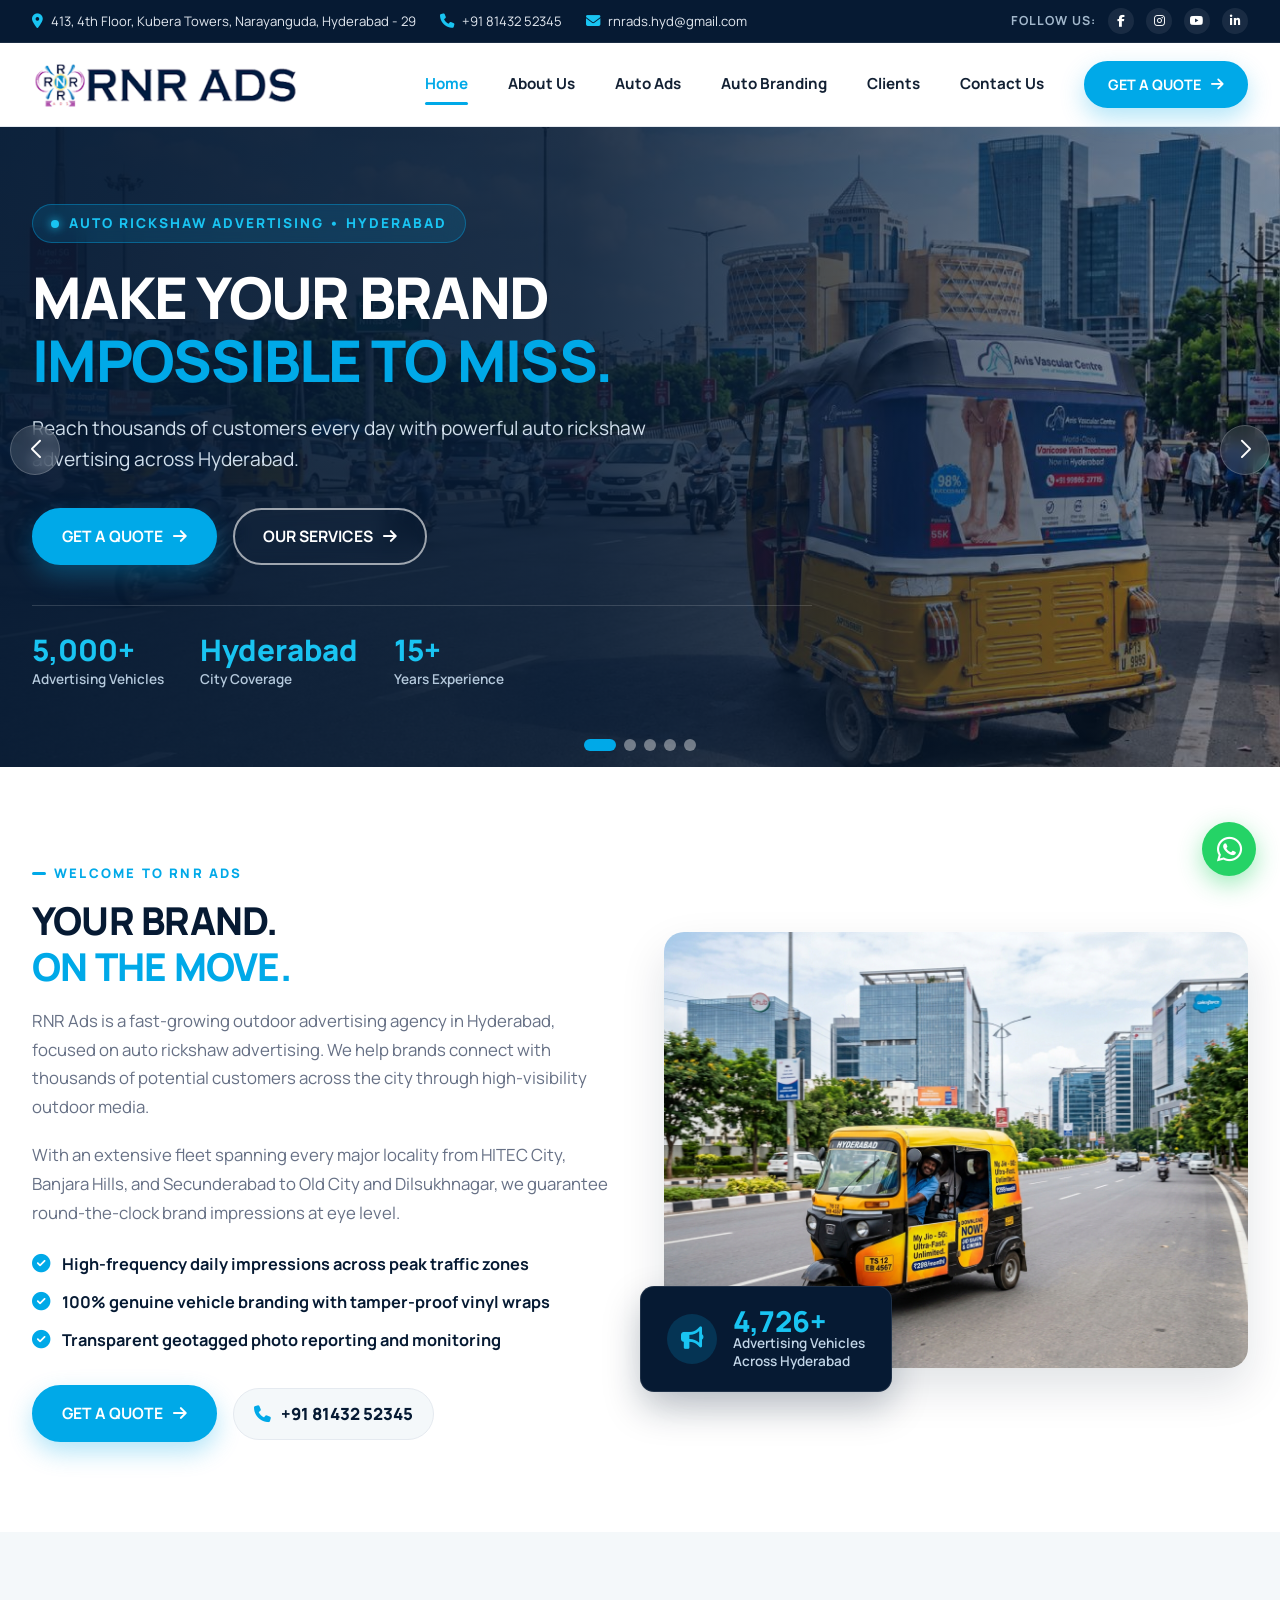
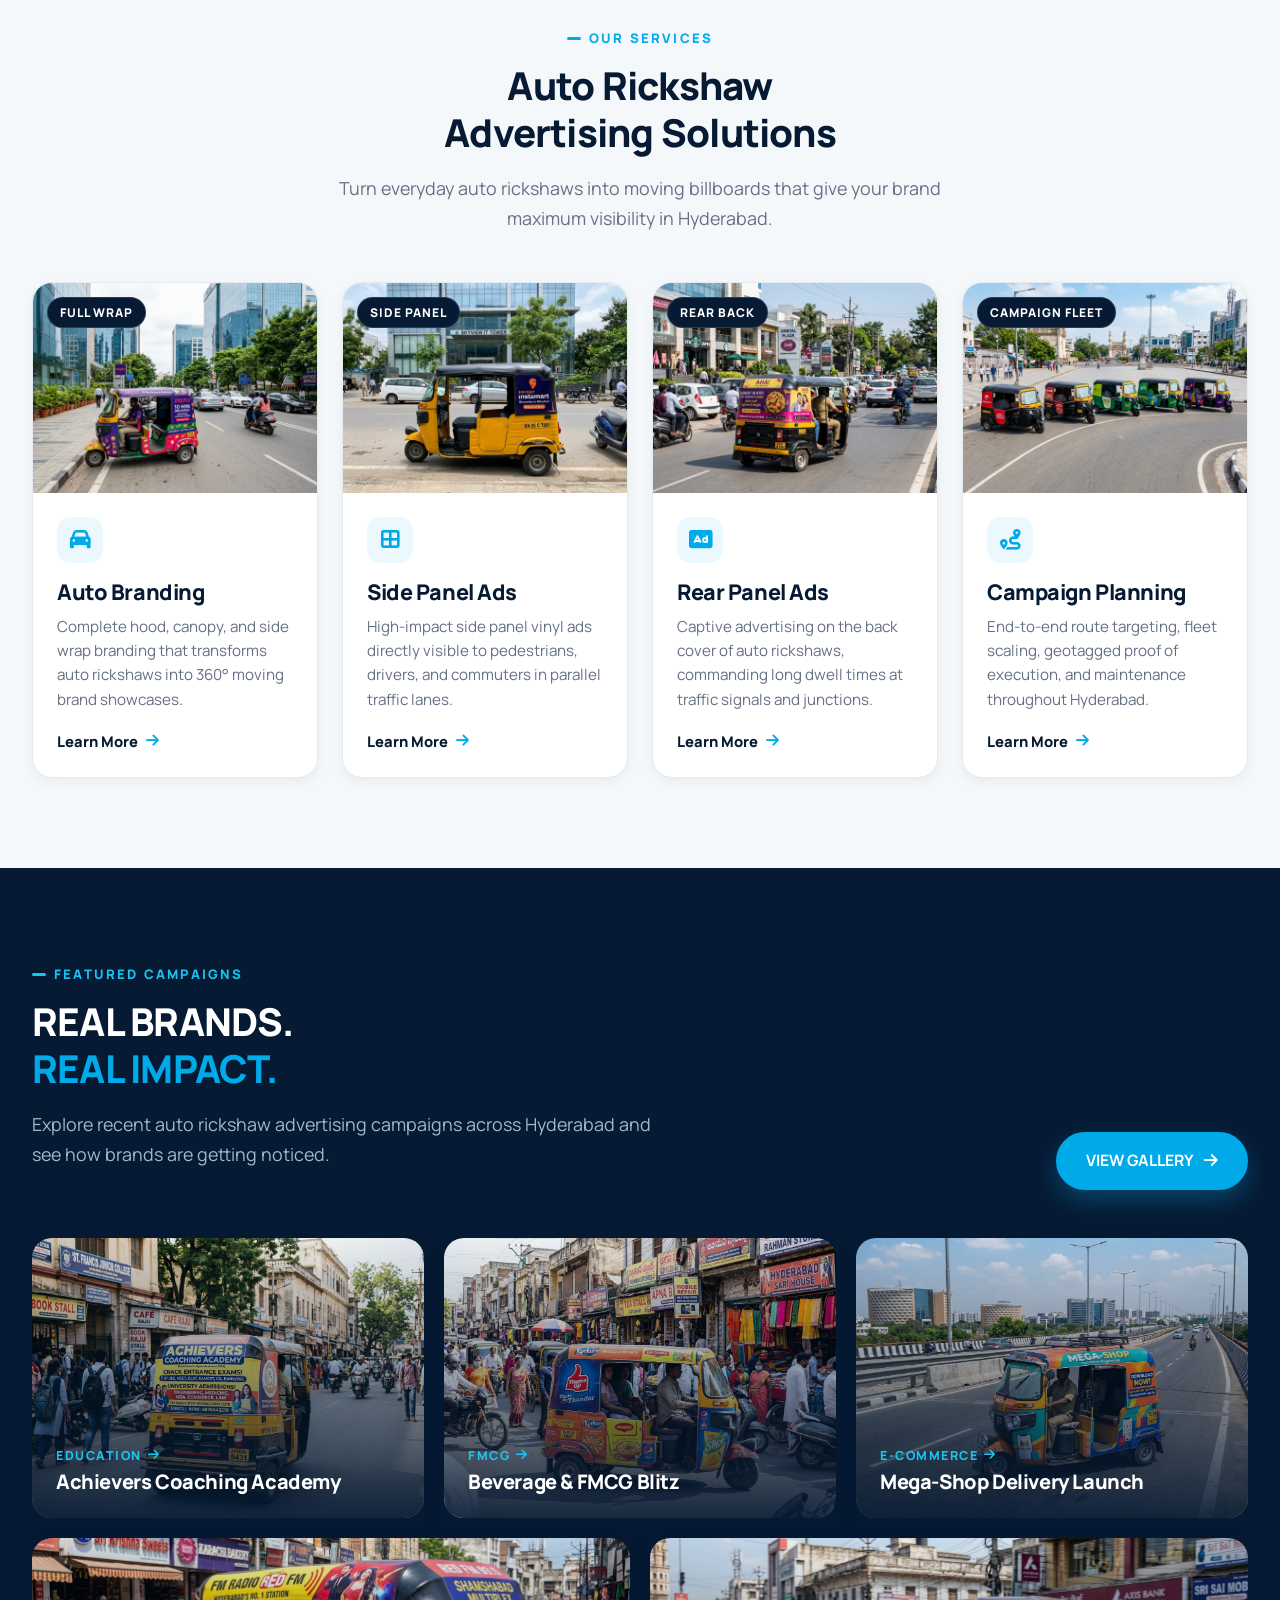
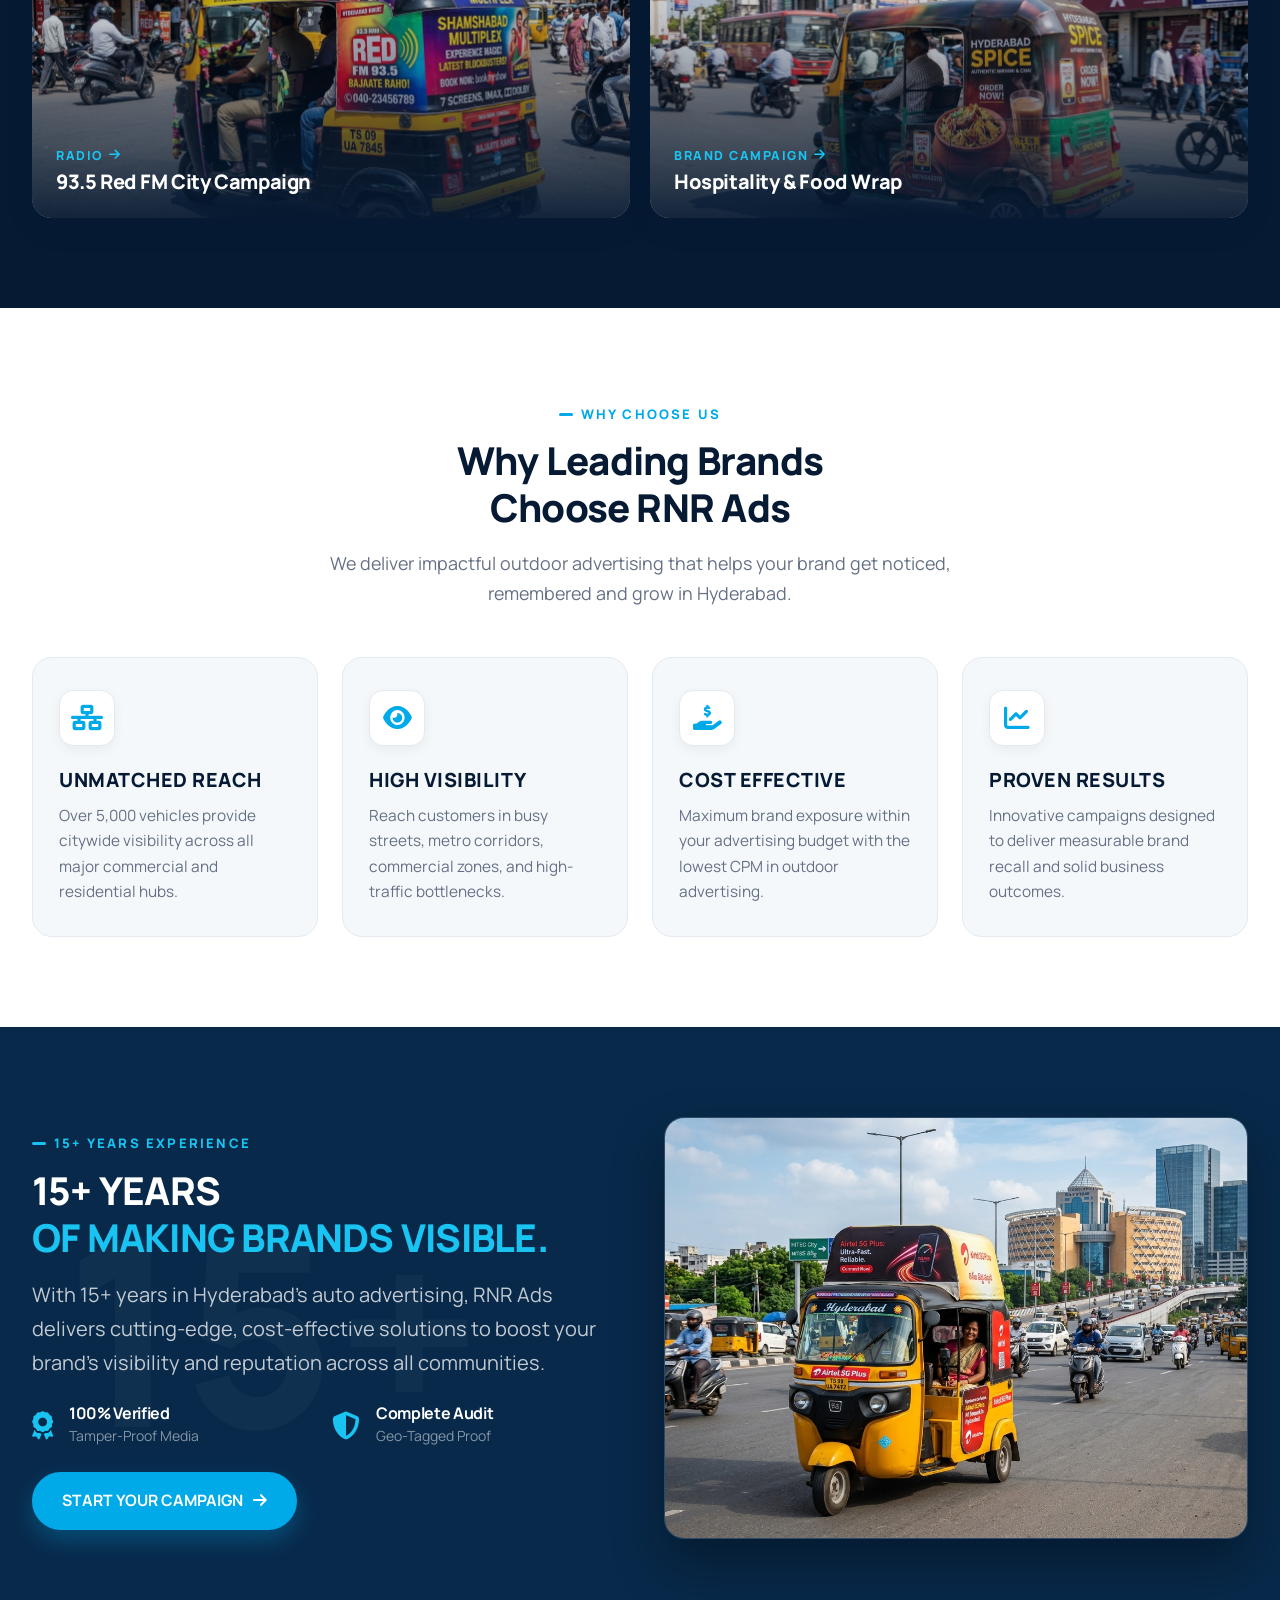
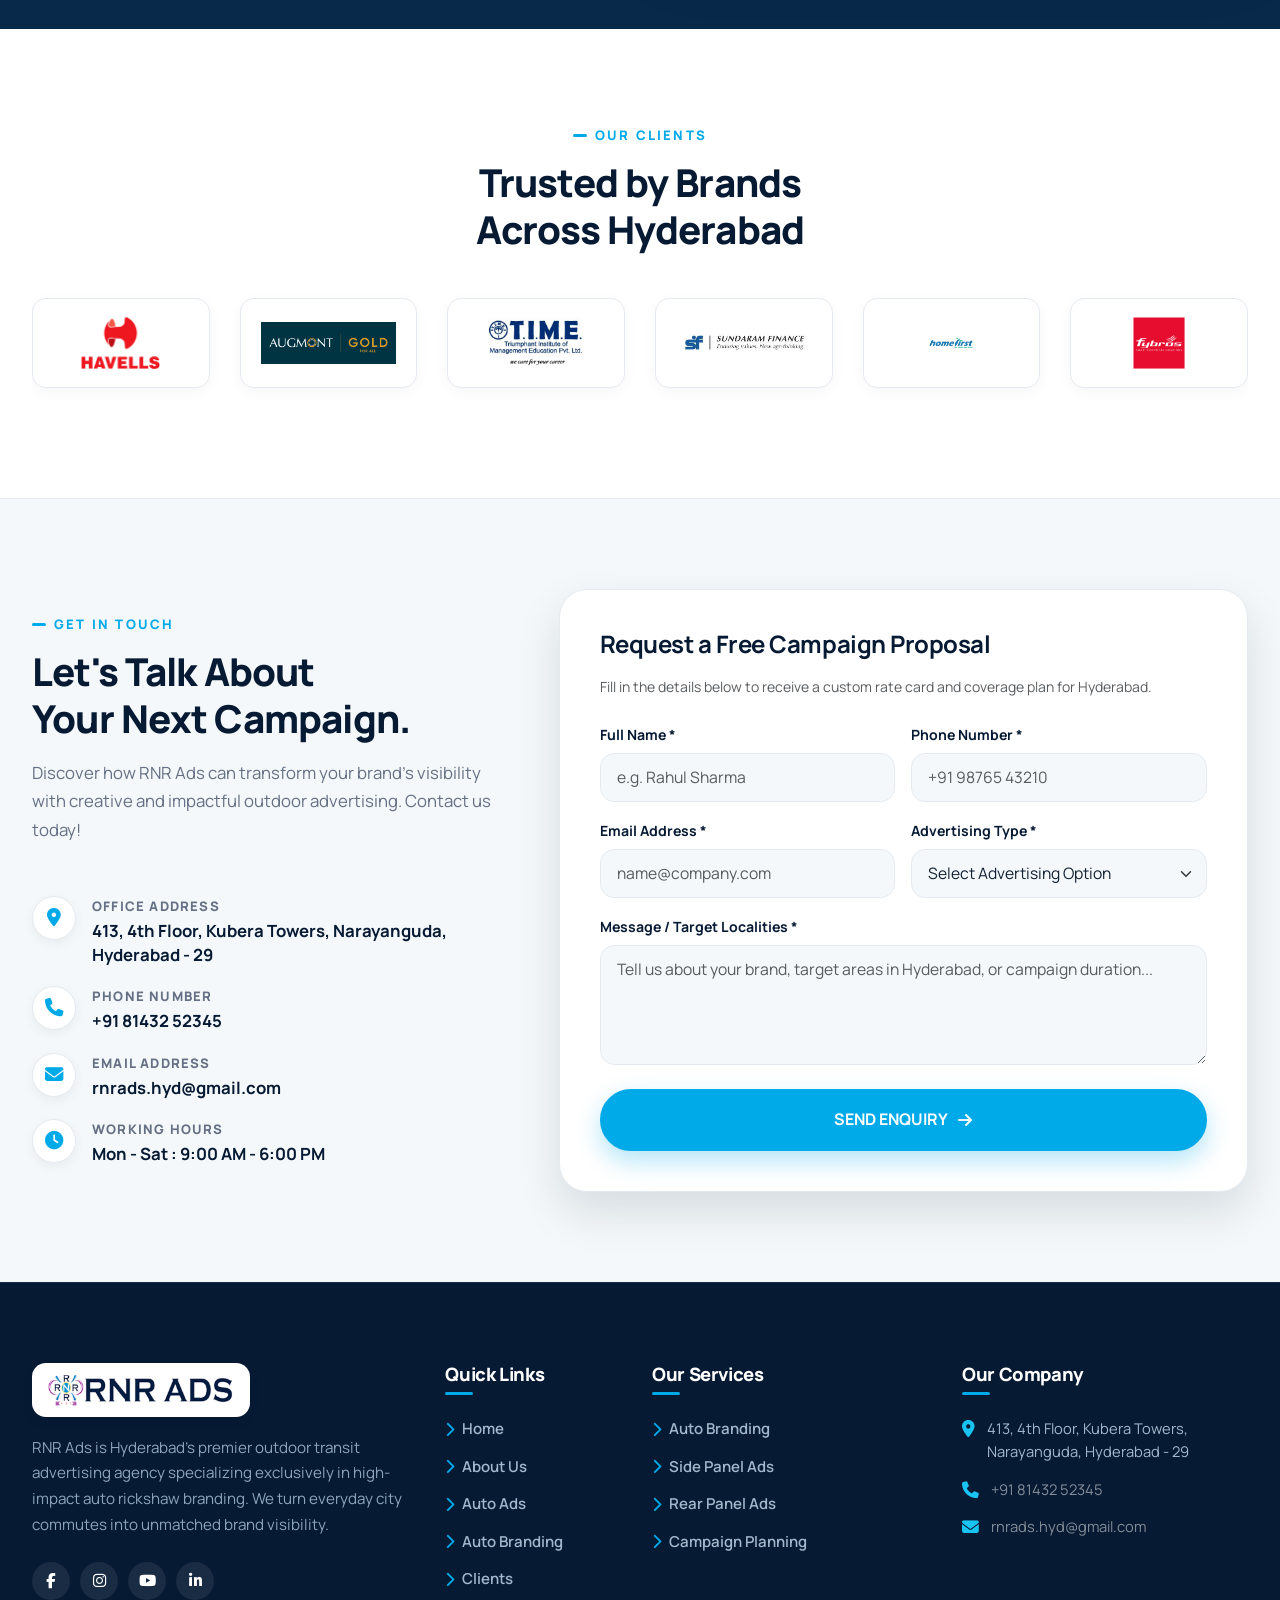
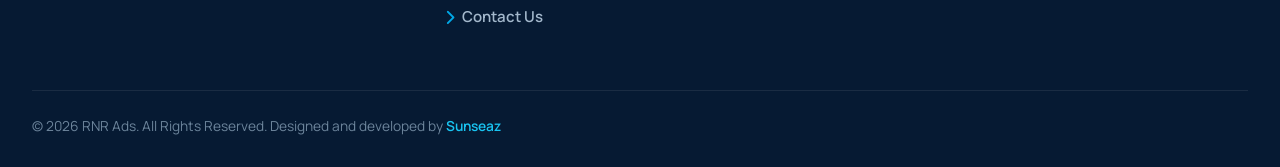
==== commit 8a4c5c44: "uploading RNR ads project to git" ====
--- a/index.html
+++ b/index.html
@@ -1,918 +1,1189 @@
 <!DOCTYPE html>
 <html lang="en">
+
 <head>
   <meta charset="UTF-8">
   <meta name="viewport" content="width=device-width, initial-scale=1.0">
-  <title>RNR Ads | Auto Rickshaw & Bus Advertising in Hyderabad</title>
-  <meta name="description" content="RNR Ads provides powerful auto rickshaw, bus and outdoor advertising solutions across Hyderabad. Reach thousands of customers daily with high-visibility transit media.">
-  <meta name="keywords" content="Auto Rickshaw Advertising Hyderabad, Bus Branding Hyderabad, TSRTC Bus Advertising, Transit Ads Telangana, Outdoor Advertising Agency Hyderabad">
-  
-  <!-- Open Graph Metadata -->
-  <meta property="og:title" content="RNR Ads | Outdoor & Transit Advertising Agency Hyderabad">
-  <meta property="og:description" content="Make your brand impossible to miss. Over 5,000+ advertising vehicles covering every corner of Hyderabad.">
-  <meta property="og:image" content="assets/images/hero-bg.jpg">
+  <title>RNR Ads | Auto Rickshaw Advertising in Hyderabad</title>
+  <meta name="description"
+    content="RNR Ads provides high-impact auto rickshaw advertising and outdoor branding solutions across Hyderabad. Reach thousands daily with 5,000+ fleet vehicles.">
+  <meta name="keywords"
+    content="Auto Rickshaw Advertising Hyderabad, Auto Branding Hyderabad, Rear Auto Ads, Side Panel Auto Advertising, Transit Media Hyderabad">
+
+  <!-- Open Graph Meta Tags -->
+  <meta property="og:title" content="RNR Ads | Auto Rickshaw Advertising in Hyderabad">
+  <meta property="og:description"
+    content="Turn everyday auto rickshaws into moving billboards across Hyderabad with RNR Ads.">
   <meta property="og:type" content="website">
+  <meta property="og:image" content="assets/images/hero-slide-1.jpg">
+
+  <!-- Favicon Icons -->
+  <link rel="icon" type="image/svg+xml" href="assets/icons/favicon.svg">
+  <link rel="icon" type="image/png" sizes="32x32" href="assets/icons/favicon-32x32.png">
+  <link rel="icon" type="image/png" href="assets/icons/favicon.png">
+  <link rel="apple-touch-icon" href="assets/icons/favicon.png">
 
   <!-- Google Fonts: Manrope -->
   <link rel="preconnect" href="https://fonts.googleapis.com">
   <link rel="preconnect" href="https://fonts.gstatic.com" crossorigin>
-  <link href="https://fonts.googleapis.com/css2?family=Manrope:wght@400;500;600;700;800;900&display=swap" rel="stylesheet">
-
-  <!-- Font Awesome Icons -->
+  <link href="https://fonts.googleapis.com/css2?family=Manrope:wght@400;500;600;700;800;900&display=swap"
+    rel="stylesheet">
+
+  <!-- Bootstrap 5.3 CSS CDN -->
+  <link href="https://cdn.jsdelivr.net/npm/bootstrap@5.3.3/dist/css/bootstrap.min.css" rel="stylesheet">
+
+  <!-- Font Awesome 6 CDN & Bootstrap Icons -->
   <link rel="stylesheet" href="https://cdnjs.cloudflare.com/ajax/libs/font-awesome/6.5.1/css/all.min.css">
-
-  <!-- Swiper.js CSS -->
+  <link rel="stylesheet" href="https://cdn.jsdelivr.net/npm/bootstrap-icons@1.11.3/font/bootstrap-icons.min.css">
+
+  <!-- Swiper.js CSS CDN -->
   <link rel="stylesheet" href="https://cdn.jsdelivr.net/npm/swiper@11/swiper-bundle.min.css">
 
   <!-- Custom Stylesheets -->
   <link rel="stylesheet" href="css/style.css">
-  <link rel="stylesheet" href="css/animations.css">
   <link rel="stylesheet" href="css/responsive.css">
 </head>
+
 <body>
 
-  <!-- ==========================================================================
-       HEADER / NAVIGATION
-       ========================================================================== -->
-  <header class="site-header" id="header">
-    <div class="container nav-container">
-      <a href="index.html" class="logo-wrap" aria-label="RNR Ads Home">
-        <img src="assets/logos/logo-RNR.png" alt="RNR Ads Logo" width="180" height="42">
-      </a>
-
-      <nav class="nav-menu" id="navMenu" aria-label="Primary Navigation">
-        <a href="index.html" class="nav-link active">Home</a>
-        <a href="about.html" class="nav-link">About Us</a>
-
-        <!-- Services Dropdown -->
-        <div class="nav-item-dropdown">
-          <button class="dropdown-toggle nav-link" aria-expanded="false" aria-haspopup="true">
-            <span>Services</span>
-            <i class="fa-solid fa-chevron-down"></i>
-          </button>
-          <div class="dropdown-menu">
-            <a href="auto-branding.html" class="dropdown-link">
-              <i class="fa-solid fa-car-side"></i>
-              <span>Auto Branding</span>
-            </a>
-            <a href="bus-branding.html" class="dropdown-link">
-              <i class="fa-solid fa-bus"></i>
-              <span>Bus Branding</span>
-            </a>
-            <a href="auto-ads.html" class="dropdown-link">
-              <i class="fa-solid fa-rectangle-ad"></i>
-              <span>Auto Ads</span>
-            </a>
-            <a href="bus-ads.html" class="dropdown-link">
-              <i class="fa-solid fa-panorama"></i>
-              <span>Bus Ads</span>
-            </a>
-          </div>
-        </div>
-
-        <a href="clients.html" class="nav-link">Clients</a>
-        <a href="contact.html" class="nav-link">Contact</a>
-        <div class="mobile-menu-cta" style="display: none;">
-          <a href="#quoteModal" class="btn btn-primary btn-quote-popup">Get a Quote</a>
-        </div>
-      </nav>
-
-      <div class="nav-cta">
-        <a href="#quoteModal" class="btn btn-primary btn-quote-popup">
-          <span>Get a Quote</span>
-          <i class="fa-solid fa-arrow-right"></i>
-        </a>
-      </div>
-
-      <button class="nav-toggle" aria-label="Toggle navigation menu" aria-expanded="false">
-        <i class="fa-solid fa-bars-staggered"></i>
-      </button>
+  <!-- ============================================================
+       TOP INFORMATION BAR
+  ============================================================ -->
+  <header class="top-bar">
+    <div class="container-custom">
+      <div class="top-bar-inner">
+        <!-- Contact Info (Right) -->
+        <div class="top-bar-contact">
+          <div class="top-bar-item location-item">
+            <i class="fa-solid fa-location-dot"></i>
+            <span>413, 4th Floor, Kubera Towers, Narayanguda, Hyderabad - 29</span>
+          </div>
+          <div class="top-bar-item phone-item">
+            <i class="fa-solid fa-phone"></i>
+            <a href="tel:+918143252345">+91 81432 52345</a>
+          </div>
+          <div class="top-bar-item email-item">
+            <i class="fa-solid fa-envelope"></i>
+            <a href="mailto:rnrads.hyd@gmail.com">rnrads.hyd@gmail.com</a>
+          </div>
+        </div>
+
+        <!-- Social Links (Desktop) -->
+        <div class="top-bar-social">
+          <span>Follow Us:</span>
+          <a href="#" aria-label="Facebook"><i class="fa-brands fa-facebook-f"></i></a>
+          <a href="#" aria-label="Instagram"><i class="fa-brands fa-instagram"></i></a>
+          <a href="#" aria-label="YouTube"><i class="fa-brands fa-youtube"></i></a>
+          <a href="#" aria-label="LinkedIn"><i class="fa-brands fa-linkedin-in"></i></a>
+        </div>
+      </div>
     </div>
   </header>
 
-  <main>
-    <!-- ==========================================================================
-         HERO SECTION WITH VIDEO BACKGROUND
-         ========================================================================== -->
-    <section class="hero-section" id="home">
-      <div class="hero-video-wrap">
-        <video autoplay muted loop playsinline class="hero-bg-video" poster="assets/images/hero-bg.jpg">
-          <source src="assets/RNR_HERO.mp4" type="video/mp4">
-        </video>
-        <div class="hero-video-overlay"></div>
-      </div>
-      <div class="hero-glow"></div>
-      <div class="container">
-        <div class="hero-content reveal-fade-up">
-          <div class="eyebrow eyebrow-pill">
-            <i class="fa-solid fa-location-dot"></i> OUTDOOR ADVERTISING • HYDERABAD
-          </div>
-          <h1 class="hero-heading">
-            MAKE YOUR BRAND <br>
-            <span class="text-cyan">IMPOSSIBLE TO MISS.</span>
-          </h1>
-          <p class="hero-description">
-            Reach thousands of customers every day with powerful auto rickshaw and bus advertising across Hyderabad's highest-traffic commercial corridors.
-          </p>
-          <div class="btn-group">
-            <a href="#quoteModal" class="btn btn-primary btn-quote-popup">
-              <span>Get a Quote</span>
-              <span class="btn-icon-circle"><i class="fa-solid fa-arrow-right"></i></span>
-            </a>
-            <a href="#services-section" class="btn btn-outline-white">
-              <span>View Our Services</span>
-            </a>
-          </div>
-
-          <div class="hero-trust-row">
-            <div class="trust-item">
-              <div class="trust-number"><span class="counter-val" data-target="5000">0</span><span>+</span></div>
-              <div class="trust-label">Active Vehicles</div>
-            </div>
-            <div class="trust-item">
-              <div class="trust-number">100<span>%</span></div>
-              <div class="trust-label">Hyderabad Coverage</div>
-            </div>
-            <div class="trust-item">
-              <div class="trust-number"><span class="counter-val" data-target="15">0</span><span>+</span></div>
-              <div class="trust-label">Years Experience</div>
-            </div>
-          </div>
-        </div>
-      </div>
-
-      <div class="scroll-indicator" aria-hidden="true">
-        <div class="scroll-mouse">
-          <div class="scroll-wheel"></div>
-        </div>
-        <span>Scroll</span>
-      </div>
-    </section>
-
-    <!-- ==========================================================================
-         INTRODUCTION SECTION (SPLIT LAYOUT)
-         ========================================================================== -->
-    <section class="section section-white" id="intro">
-      <div class="container">
-        <div class="split-grid">
-          <div class="intro-text-col reveal-fade-left">
-            <div class="eyebrow">
-              <i class="fa-solid fa-bolt"></i> High Impact Mobility
-            </div>
-            <h2 class="section-heading section-heading-light">
-              YOUR BRAND. <br>
-              <span class="text-cyan">ON THE MOVE.</span>
-            </h2>
-            <p class="section-subtitle" style="margin-bottom: 1.5rem;">
-              Every day, millions of commuters, professionals, students, and shoppers navigate Hyderabad's roads. RNR Ads turns this continuous urban motion into high-frequency, non-intrusive brand touchpoints that guarantee maximum recall.
-            </p>
-            <p class="section-subtitle" style="margin-bottom: 2rem;">
-              Whether navigating high-density commercial hubs like HITEC City, Banjara Hills, and Secunderabad or neighborhood arterial roads, our fleet delivers your message directly at eye level.
-            </p>
-            <a href="about.html" class="btn btn-outline-dark">
-              <span>Discover Our Reach</span>
-              <i class="fa-solid fa-arrow-right"></i>
-            </a>
-          </div>
-
-          <div class="intro-image-col reveal-fade-right">
-            <div class="intro-image-wrap">
-              <img src="assets/images/auto-branding-rear.jpg" alt="RNR Ads Auto Rickshaw Branding in Hyderabad" loading="lazy">
-              <div class="intro-stat-badge">
-                <div class="intro-stat-num">5,000+</div>
-                <div class="intro-stat-text">Advertising Vehicles Fleet</div>
-              </div>
-            </div>
-          </div>
-        </div>
-      </div>
-    </section>
-
-    <!-- ==========================================================================
-         ABOUT / COMPANY STATS SECTION
-         ========================================================================== -->
-    <section class="section section-dark" id="about-preview">
-      <div class="container">
-        <div class="section-header-center reveal-fade-up">
-          <div class="eyebrow eyebrow-light">
-            <i class="fa-solid fa-bullhorn"></i> Hyderabad's Premier Transit Media Network
-          </div>
-          <h2 class="section-heading section-heading-dark">
-            WE TURN EVERY STREET <br>
-            <span class="text-cyan">INTO BRAND EXPOSURE.</span>
-          </h2>
-          <p class="section-subtitle section-subtitle-dark" style="margin: 0 auto;">
-            RNR Ads delivers impactful auto and bus advertising across Hyderabad, connecting leading corporate and regional brands with their audience through an unmissable network of high-visibility transit assets.
-          </p>
-        </div>
-
-        <div class="stats-grid">
-          <div class="stat-box reveal-fade-up delay-100">
-            <div class="stat-number-wrap">
-              <span class="counter-val" data-target="5000">0</span><span class="stat-plus">+</span>
-            </div>
-            <h3 class="stat-title">Fleet Vehicles</h3>
-            <p class="stat-desc">Dedicated auto-rickshaws and transit buses moving 14+ hours every single day.</p>
-          </div>
-
-          <div class="stat-box reveal-fade-up delay-200">
-            <div class="stat-number-wrap">
-              <span class="counter-val" data-target="15">0</span><span class="stat-plus">+</span>
-            </div>
-            <h3 class="stat-title">Years Experience</h3>
-            <p class="stat-desc">Pioneering transit advertising in Telangana with proven ROI for hundreds of brands.</p>
-          </div>
-
-          <div class="stat-box reveal-fade-up delay-300">
-            <div class="stat-number-wrap">
-              <span class="counter-val" data-target="100">0</span><span class="stat-plus">%</span>
-            </div>
-            <h3 class="stat-title">Local Hyderabad Coverage</h3>
-            <p class="stat-desc">From Old City to the Financial District, Gachibowli, Kukatpally, and beyond.</p>
-          </div>
-        </div>
-      </div>
-    </section>
-
-    <!-- ==========================================================================
-         SERVICES SECTION (4 CARDS GRID)
-         ========================================================================== -->
-    <section class="section section-navy-dark" id="services-section">
-      <div class="container">
-        <div class="section-header-left reveal-fade-up">
-          <div class="eyebrow eyebrow-light">
-            <i class="fa-solid fa-layer-group"></i> WHAT WE DO
-          </div>
-          <h2 class="section-heading section-heading-dark">
-            Advertising That <br>
-            <span class="text-cyan">Moves With Your Audience.</span>
-          </h2>
-          <p class="section-subtitle section-subtitle-dark">
-            Tailored transit and outdoor advertising formats engineered for maximum reach, exceptional durability, and undeniable visual dominance.
-          </p>
-        </div>
-
-        <div class="services-grid">
-          <!-- Card 01 -->
-          <div class="service-card reveal-fade-up delay-100">
-            <div>
-              <div class="service-card-top">
-                <span class="service-num">01</span>
-                <div class="service-icon"><i class="fa-solid fa-taxi"></i></div>
-              </div>
-              <h3 class="service-title">AUTO RICKSHAW BRANDING</h3>
-              <p class="service-desc">
-                Turn everyday auto-rickshaws into moving billboards that reach customers throughout residential and commercial hotspots across Hyderabad. Complete hood, back panel, and interior sticker formats.
+  <!-- ============================================================
+       MAIN NAVIGATION (STICKY BOOTSTRAP NAVBAR)
+  ============================================================ -->
+  <nav class="navbar navbar-expand-lg main-navbar sticky-top">
+    <div class="container-custom d-flex align-items-center justify-content-between">
+      <!-- Logo -->
+      <a class="navbar-brand navbar-brand-wrapper" href="index.html">
+        <img src="assets/logo/RNR-main-logo.png" alt="RNR ADS Logo" class="brand-logo-img">
+      </a>
+
+      <!-- Mobile Hamburger Toggle -->
+      <button class="navbar-toggler navbar-toggler-custom d-lg-none" type="button" data-bs-toggle="collapse"
+        data-bs-target="#navbarNav" aria-controls="navbarNav" aria-expanded="false" aria-label="Toggle navigation">
+        <span class="bar"></span>
+        <span class="bar"></span>
+        <span class="bar"></span>
+      </button>
+
+      <!-- Nav Links & CTA -->
+      <div class="collapse navbar-collapse justify-content-end" id="navbarNav">
+        <ul class="navbar-nav align-items-lg-center gap-lg-2">
+          <li class="nav-item">
+            <a class="nav-link nav-link-custom active" href="index.html">Home</a>
+          </li>
+          <li class="nav-item">
+            <a class="nav-link nav-link-custom" href="about.html">About Us</a>
+          </li>
+          <li class="nav-item">
+            <a class="nav-link nav-link-custom" href="auto-ads.html">Auto Ads</a>
+          </li>
+          <li class="nav-item">
+            <a class="nav-link nav-link-custom" href="auto-branding.html">Auto Branding</a>
+          </li>
+          <li class="nav-item">
+            <a class="nav-link nav-link-custom" href="clients.html">Clients</a>
+          </li>
+          <li class="nav-item">
+            <a class="nav-link nav-link-custom" href="contact.html">Contact Us</a>
+          </li>
+        </ul>
+        <div class="ms-lg-4 mt-3 mt-lg-0">
+          <button type="button" class="btn-cyan nav-btn-quote" data-bs-toggle="modal" data-bs-target="#quoteModal">
+            GET A QUOTE <i class="fa-solid fa-arrow-right btn-arrow"></i>
+          </button>
+        </div>
+      </div>
+    </div>
+  </nav>
+
+  <!-- ============================================================
+       HERO SECTION (SWIPER.JS SLIDER)
+  ============================================================ -->
+  <section class="hero-section">
+    <div class="swiper hero-swiper">
+      <div class="swiper-wrapper">
+
+        <!-- SLIDE 1 -->
+        <div class="swiper-slide hero-slide" style="background-image: url('assets/images/hero-slide-1.jpg');">
+          <div class="hero-overlay"></div>
+          <div class="container-custom">
+            <div class="hero-content">
+              <div class="hero-badge">
+                <span class="pulse-dot"></span>
+                AUTO RICKSHAW ADVERTISING • HYDERABAD
+              </div>
+              <h1 class="hero-heading">
+                MAKE YOUR BRAND<br>
+                <span class="text-cyan">IMPOSSIBLE TO MISS.</span>
+              </h1>
+              <p class="hero-desc">
+                Reach thousands of customers every day with powerful auto rickshaw advertising across Hyderabad.
               </p>
-            </div>
-            <a href="auto-branding.html" class="service-action">
-              <span>Explore Formats</span>
-              <i class="fa-solid fa-arrow-right"></i>
-            </a>
-          </div>
-
-          <!-- Card 02 -->
-          <div class="service-card reveal-fade-up delay-200">
-            <div>
-              <div class="service-card-top">
-                <span class="service-num">02</span>
-                <div class="service-icon"><i class="fa-solid fa-bus-simple"></i></div>
-              </div>
-              <h3 class="service-title">BUS BRANDING</h3>
-              <p class="service-desc">
-                Transform city buses into high-impact advertising platforms with exceptional visibility. Large-scale full wraps, side panels, and back panel placements across key TSRTC commuter routes.
+              <div class="hero-btn-group">
+                <button type="button" class="btn-cyan" data-bs-toggle="modal" data-bs-target="#quoteModal">
+                  GET A QUOTE <i class="fa-solid fa-arrow-right btn-arrow"></i>
+                </button>
+                <a href="auto-branding.html" class="btn-outline-white">
+                  OUR SERVICES <i class="fa-solid fa-arrow-right btn-arrow"></i>
+                </a>
+              </div>
+              <div class="hero-stats-row">
+                <div class="hero-stat-item">
+                  <span class="hero-stat-number counter-value" data-target="5000" data-suffix="+">5,000+</span>
+                  <span class="hero-stat-label">Advertising Vehicles</span>
+                </div>
+                <div class="hero-stat-item">
+                  <span class="hero-stat-number">Hyderabad</span>
+                  <span class="hero-stat-label">City Coverage</span>
+                </div>
+                <div class="hero-stat-item">
+                  <span class="hero-stat-number counter-value" data-target="15" data-suffix="+">15+</span>
+                  <span class="hero-stat-label">Years Experience</span>
+                </div>
+              </div>
+            </div>
+          </div>
+        </div>
+
+        <!-- SLIDE 2 -->
+        <div class="swiper-slide hero-slide" style="background-image: url('assets/images/hero-slide-2.jpg');">
+          <div class="hero-overlay"></div>
+          <div class="container-custom">
+            <div class="hero-content">
+              <div class="hero-badge">
+                <span class="pulse-dot"></span>
+                HIGH-VISIBILITY AUTO ADVERTISING
+              </div>
+              <h2 class="hero-heading">
+                YOUR BRAND.<br>
+                <span class="text-cyan">ON THE MOVE.</span>
+              </h2>
+              <p class="hero-desc">
+                Turn everyday auto rickshaws into high-impact moving billboards across Hyderabad's busiest commercial
+                hotspots.
               </p>
-            </div>
-            <a href="bus-branding.html" class="service-action">
-              <span>View Bus Formats</span>
-              <i class="fa-solid fa-arrow-right"></i>
-            </a>
-          </div>
-
-          <!-- Card 03 -->
-          <div class="service-card reveal-fade-up delay-300">
-            <div>
-              <div class="service-card-top">
-                <span class="service-num">03</span>
-                <div class="service-icon"><i class="fa-solid fa-route"></i></div>
-              </div>
-              <h3 class="service-title">TRANSIT ADVERTISING</h3>
-              <p class="service-desc">
-                Reach high-intent audiences across busy junctions, IT corridors, shopping areas, and arterial highways with strategically routed transit media packages designed for high impressions.
+              <div class="hero-btn-group">
+                <button type="button" class="btn-cyan" data-bs-toggle="modal" data-bs-target="#quoteModal">
+                  GET A QUOTE <i class="fa-solid fa-arrow-right btn-arrow"></i>
+                </button>
+                <a href="auto-branding.html" class="btn-outline-white">
+                  EXPLORE FORMATS <i class="fa-solid fa-arrow-right btn-arrow"></i>
+                </a>
+              </div>
+              <div class="hero-stats-row">
+                <div class="hero-stat-item">
+                  <span class="hero-stat-number counter-value" data-target="5000" data-suffix="+">5,000+</span>
+                  <span class="hero-stat-label">Advertising Vehicles</span>
+                </div>
+                <div class="hero-stat-item">
+                  <span class="hero-stat-number">Hyderabad</span>
+                  <span class="hero-stat-label">City Coverage</span>
+                </div>
+                <div class="hero-stat-item">
+                  <span class="hero-stat-number counter-value" data-target="15" data-suffix="+">15+</span>
+                  <span class="hero-stat-label">Years Experience</span>
+                </div>
+              </div>
+            </div>
+          </div>
+        </div>
+
+        <!-- SLIDE 3 -->
+        <div class="swiper-slide hero-slide" style="background-image: url('assets/images/hero-slide-3.jpg');">
+          <div class="hero-overlay"></div>
+          <div class="container-custom">
+            <div class="hero-content">
+              <div class="hero-badge">
+                <span class="pulse-dot"></span>
+                REAL BRANDS • REAL IMPACT
+              </div>
+              <h2 class="hero-heading">
+                GET NOTICED<br>
+                <span class="text-cyan">WHERE HYDERABAD MOVES.</span>
+              </h2>
+              <p class="hero-desc">
+                Reach customers across busy streets and high-traffic areas with strategic outdoor auto advertising
+                campaigns.
               </p>
-            </div>
-            <a href="auto-branding.html" class="service-action">
-              <span>Route Packages</span>
-              <i class="fa-solid fa-arrow-right"></i>
-            </a>
-          </div>
-
-          <!-- Card 04 -->
-          <div class="service-card reveal-fade-up delay-400">
-            <div>
-              <div class="service-card-top">
-                <span class="service-num">04</span>
-                <div class="service-icon"><i class="fa-solid fa-chart-line"></i></div>
-              </div>
-              <h3 class="service-title">CAMPAIGN MANAGEMENT</h3>
-              <p class="service-desc">
-                From route planning and premium creative fabrication to installation, daily GPS monitoring, and geotagged photographic proof of execution, we manage your campaign end-to-end.
+              <div class="hero-btn-group">
+                <button type="button" class="btn-cyan" data-bs-toggle="modal" data-bs-target="#quoteModal">
+                  GET A QUOTE <i class="fa-solid fa-arrow-right btn-arrow"></i>
+                </button>
+                <a href="clients.html" class="btn-outline-white">
+                  VIEW PORTFOLIO <i class="fa-solid fa-arrow-right btn-arrow"></i>
+                </a>
+              </div>
+              <div class="hero-stats-row">
+                <div class="hero-stat-item">
+                  <span class="hero-stat-number counter-value" data-target="5000" data-suffix="+">5,000+</span>
+                  <span class="hero-stat-label">Advertising Vehicles</span>
+                </div>
+                <div class="hero-stat-item">
+                  <span class="hero-stat-number">Hyderabad</span>
+                  <span class="hero-stat-label">City Coverage</span>
+                </div>
+                <div class="hero-stat-item">
+                  <span class="hero-stat-number counter-value" data-target="15" data-suffix="+">15+</span>
+                  <span class="hero-stat-label">Years Experience</span>
+                </div>
+              </div>
+            </div>
+          </div>
+        </div>
+
+        <!-- SLIDE 4 -->
+        <div class="swiper-slide hero-slide" style="background-image: url('assets/images/hero-slide-4.jpg');">
+          <div class="hero-overlay"></div>
+          <div class="container-custom">
+            <div class="hero-content">
+              <div class="hero-badge">
+                <span class="pulse-dot"></span>
+                360° HYDERABAD FLEET COVERAGE
+              </div>
+              <h2 class="hero-heading">
+                DOMINATE HYDERABAD<br>
+                <span class="text-cyan">HIGHWAYS & STREETS.</span>
+              </h2>
+              <p class="hero-desc">
+                Target prime commercial zones from HITEC City and Gachibowli to Secunderabad with high-frequency fleet campaigns.
               </p>
-            </div>
-            <a href="contact.html" class="service-action">
-              <span>Get Full Plan</span>
-              <i class="fa-solid fa-arrow-right"></i>
-            </a>
-          </div>
-        </div>
-      </div>
-    </section>
-
-    <!-- ==========================================================================
-         FEATURED ADVERTISING SHOWCASE (EDITORIAL ASYMMETRIC GRID)
-         ========================================================================== -->
-    <section class="section section-light" id="showcase">
-      <div class="container">
-        <div class="section-header-left reveal-fade-up">
-          <div class="eyebrow">
-            <i class="fa-solid fa-images"></i> Visual Portfolio
-          </div>
-          <h2 class="section-heading section-heading-light">
-            YOUR BRAND. <br>
-            <span class="text-cyan">EVERYWHERE PEOPLE LOOK.</span>
-          </h2>
-          <p class="section-subtitle">
-            Explore live campaign executions across Hyderabad's key transit corridors. High-grade weatherproof vinyl prints engineered for brilliant day &amp; night clarity.
-          </p>
-        </div>
-
-        <div class="showcase-grid">
-          <!-- Item 1: Large Bus Wrap -->
-          <div class="showcase-item item-large reveal-zoom delay-100">
-            <img src="assets/images/bus-branding-large.jpg" alt="TSRTC City Bus Side Wrap Advertising in Gachibowli Hyderabad" class="showcase-img" loading="lazy">
-            <div class="showcase-overlay">
-              <span class="showcase-badge">Bus Full Side Wrap</span>
-              <h3 class="showcase-title">TSRTC City Transit Campaign</h3>
-              <p style="color: #CBD5E1; font-size: 0.95rem;">High-frequency exposure along HITEC City and Gachibowli corporate corridors.</p>
-              <a href="bus-branding.html" class="showcase-link">View Campaign <i class="fa-solid fa-arrow-right"></i></a>
-            </div>
-          </div>
-
-          <!-- Item 2: Medium Auto Side Wrap -->
-          <div class="showcase-item item-medium reveal-zoom delay-200">
-            <img src="assets/images/auto-branding-side.jpg" alt="Side Panel Auto Branding Jubilee Hills" class="showcase-img" loading="lazy">
-            <div class="showcase-overlay">
-              <span class="showcase-badge">Auto Side Branding</span>
-              <h3 class="showcase-title">Retail &amp; Cafe Promotions</h3>
-              <p style="color: #CBD5E1; font-size: 0.95rem;">Targeted presence in Jubilee Hills and Banjara Hills shopping zones.</p>
-              <a href="auto-branding.html" class="showcase-link">View Campaign <i class="fa-solid fa-arrow-right"></i></a>
-            </div>
-          </div>
-
-          <!-- Item 3: Compact Auto Interior -->
-          <div class="showcase-item item-compact reveal-zoom delay-300">
-            <img src="assets/images/auto-interior.jpg" alt="Interior Auto Branding Commuter Ads" class="showcase-img" loading="lazy">
-            <div class="showcase-overlay">
-              <span class="showcase-badge">Interior &amp; Hood</span>
-              <h3 class="showcase-title">Engaged Commuter Ads</h3>
-              <p style="color: #CBD5E1; font-size: 0.9rem;">Direct captive attention for 15-30 minute average passenger ride times.</p>
-              <a href="auto-branding.html" class="showcase-link">View Campaign <i class="fa-solid fa-arrow-right"></i></a>
-            </div>
-          </div>
-
-          <!-- Item 4: Wide Fleet Transit -->
-          <div class="showcase-item item-wide reveal-zoom delay-400">
-            <img src="assets/images/fleet-transit.jpg" alt="Multi-vehicle Fleet Advertising Hyderabad Flyover" class="showcase-img" loading="lazy">
-            <div class="showcase-overlay">
-              <span class="showcase-badge">Full Fleet Dominance</span>
-              <h3 class="showcase-title">Mass Fleet Corridor Campaigns</h3>
-              <p style="color: #CBD5E1; font-size: 0.95rem;">Simultaneous launch across 500+ autos creating inescapable city-wide brand buzz.</p>
-              <a href="clients.html" class="showcase-link">View Campaign <i class="fa-solid fa-arrow-right"></i></a>
-            </div>
-          </div>
-        </div>
-      </div>
-    </section>
-
-    <!-- ==========================================================================
-         WHY RNR ADS SECTION (CLEAN WHITE)
-         ========================================================================== -->
-    <section class="section section-white" id="why-us">
-      <div class="container">
-        <div class="section-header-center reveal-fade-up">
-          <div class="eyebrow">
-            <i class="fa-solid fa-award"></i> The RNR Advantage
-          </div>
-          <h2 class="section-heading section-heading-light">
-            WHY LEADING BRANDS CHOOSE <br>
-            <span class="text-cyan">RNR ADS</span>
-          </h2>
-          <p class="section-subtitle" style="margin: 0 auto;">
-            We combine large-scale operational fleet logistics with precision route mapping and top-tier fabrication for superior advertising outcomes.
-          </p>
-        </div>
-
-        <div class="why-grid">
-          <div class="why-card reveal-fade-up delay-100">
-            <div class="why-card-top">
-              <span class="why-num">01</span>
-              <div class="why-icon"><i class="fa-solid fa-globe"></i></div>
-            </div>
-            <h3 class="why-title">UNMATCHED REACH</h3>
-            <p class="why-desc">
-              Put your brand in front of hundreds of thousands of active pedestrians, motorists, and transit riders every day across Hyderabad.
-            </p>
-          </div>
-
-          <div class="why-card reveal-fade-up delay-200">
-            <div class="why-card-top">
-              <span class="why-num">02</span>
-              <div class="why-icon"><i class="fa-solid fa-eye"></i></div>
-            </div>
-            <h3 class="why-title">HIGH VISIBILITY</h3>
-            <p class="why-desc">
-              Eye-level placement guarantees your creative message cannot be skipped, blocked, or ignored during daily city commutes.
-            </p>
-          </div>
-
-          <div class="why-card reveal-fade-up delay-300">
-            <div class="why-card-top">
-              <span class="why-num">03</span>
-              <div class="why-icon"><i class="fa-solid fa-coins"></i></div>
-            </div>
-            <h3 class="why-title">COST EFFECTIVE</h3>
-            <p class="why-desc">
-              Achieve significantly lower CPM (cost per thousand impressions) compared to traditional static billboards or TV ads.
-            </p>
-          </div>
-
-          <div class="why-card reveal-fade-up delay-400">
-            <div class="why-card-top">
-              <span class="why-num">04</span>
-              <div class="why-icon"><i class="fa-solid fa-chart-pie"></i></div>
-            </div>
-            <h3 class="why-title">PROVEN RESULTS</h3>
-            <p class="why-desc">
-              Strategic route allocation and geotagged execution audit reports ensure complete accountability and measurable brand recall.
-            </p>
-          </div>
-        </div>
-      </div>
-    </section>
-
-    <!-- ==========================================================================
-         CAMPAIGN EXPERIENCE SECTION (15+ YEARS)
-         ========================================================================== -->
-    <section class="section section-dark" id="experience">
-      <div class="container">
-        <div class="experience-wrap reveal-zoom">
-          <div class="watermark-number" aria-hidden="true">15+</div>
-          
-          <div class="experience-grid">
-            <div>
-              <div class="eyebrow eyebrow-light">
-                <i class="fa-solid fa-shield-halved"></i> Proven Track Record
-              </div>
-              <h2 class="section-heading section-heading-dark" style="margin-bottom: 1.5rem;">
-                15+ YEARS OF MAKING <br>
-                <span class="text-cyan">BRANDS VISIBLE.</span>
+              <div class="hero-btn-group">
+                <button type="button" class="btn-cyan" data-bs-toggle="modal" data-bs-target="#quoteModal">
+                  GET A QUOTE <i class="fa-solid fa-arrow-right btn-arrow"></i>
+                </button>
+                <a href="auto-branding.html" class="btn-outline-white">
+                  OUR SERVICES <i class="fa-solid fa-arrow-right btn-arrow"></i>
+                </a>
+              </div>
+              <div class="hero-stats-row">
+                <div class="hero-stat-item">
+                  <span class="hero-stat-number counter-value" data-target="5000" data-suffix="+">5,000+</span>
+                  <span class="hero-stat-label">Advertising Vehicles</span>
+                </div>
+                <div class="hero-stat-item">
+                  <span class="hero-stat-number">Hyderabad</span>
+                  <span class="hero-stat-label">City Coverage</span>
+                </div>
+                <div class="hero-stat-item">
+                  <span class="hero-stat-number counter-value" data-target="15" data-suffix="+">15+</span>
+                  <span class="hero-stat-label">Years Experience</span>
+                </div>
+              </div>
+            </div>
+          </div>
+        </div>
+
+        <!-- SLIDE 5 -->
+        <div class="swiper-slide hero-slide" style="background-image: url('assets/images/hero-slide-5.jpg');">
+          <div class="hero-overlay"></div>
+          <div class="container-custom">
+            <div class="hero-content">
+              <div class="hero-badge">
+                <span class="pulse-dot"></span>
+                MAXIMUM VISIBILITY • MAXIMUM ROI
+              </div>
+              <h2 class="hero-heading">
+                TRANSIT ADS THAT<br>
+                <span class="text-cyan">DRIVE REAL RESULTS.</span>
               </h2>
-              <p style="color: #CBD5E1; font-size: 1.05rem; line-height: 1.7; margin-bottom: 1.5rem;">
-                With over a decade and a half of dedicated expertise in Hyderabad's outdoor advertising ecosystem, RNR Ads delivers practical, scalable, and high-impact transit media campaigns that turn city travelers into loyal customers.
+              <p class="hero-desc">
+                Cost-effective outdoor branding with 24/7 hyper-local visibility, generating millions of verified impressions every month.
               </p>
-              <p style="color: #94A3B8; font-size: 0.95rem; line-height: 1.6; margin-bottom: 2.25rem;">
-                Our seasoned team handles the entire lifecycle: premium UV-resistant vinyl printing, rigorous vehicle installation, driver network management, and real-time campaign tracking.
-              </p>
-              <a href="#quoteModal" class="btn btn-primary btn-quote-popup">
-                <span>Start Your Campaign</span>
-                <i class="fa-solid fa-arrow-right"></i>
-              </a>
-            </div>
-
-            <div class="experience-image-card">
-              <img src="assets/images/auto-branding-rear.jpg" alt="15 Years of Outdoor Advertising Excellence Hyderabad" loading="lazy">
-            </div>
-          </div>
-        </div>
-      </div>
-    </section>
-
-    <!-- ==========================================================================
-         PROCESS SECTION (HOW IT WORKS)
-         ========================================================================== -->
-    <section class="section section-light" id="process">
-      <div class="container">
-        <div class="section-header-center reveal-fade-up">
-          <div class="eyebrow">
-            <i class="fa-solid fa-gears"></i> Simple &amp; Fast Execution
-          </div>
-          <h2 class="section-heading section-heading-light">
-            HOW IT <span class="text-cyan">WORKS</span>
-          </h2>
-          <p class="section-subtitle" style="margin: 0 auto;">
-            From initial strategy discussion to having your branded fleet on Hyderabad roads in as little as 48 hours.
-          </p>
-        </div>
-
-        <div class="process-grid">
-          <div class="process-step reveal-fade-up delay-100">
-            <div class="step-header">
-              <span class="step-num">01</span>
-              <div class="step-icon"><i class="fa-solid fa-comments"></i></div>
-            </div>
-            <h3 class="step-title">TELL US YOUR GOAL</h3>
-            <p class="step-desc">Share your target audience, preferred Hyderabad zones (IT Corridor, Central, North/South), and campaign timeframe.</p>
-          </div>
-
-          <div class="process-step reveal-fade-up delay-200">
-            <div class="step-header">
-              <span class="step-num">02</span>
-              <div class="step-icon"><i class="fa-solid fa-palette"></i></div>
-            </div>
-            <h3 class="step-title">CHOOSE YOUR FORMAT</h3>
-            <p class="step-desc">Select from Auto Rickshaw Hoods, Full Back Panels, TSRTC Bus Wraps, or mixed multi-vehicle transit media packages.</p>
-          </div>
-
-          <div class="process-step reveal-fade-up delay-300">
-            <div class="step-header">
-              <span class="step-num">03</span>
-              <div class="step-icon"><i class="fa-solid fa-truck-fast"></i></div>
-            </div>
-            <h3 class="step-title">WE LAUNCH THE FLEET</h3>
-            <p class="step-desc">Our production team handles high-definition printing and seamless professional application onto our verified vehicle network.</p>
-          </div>
-
-          <div class="process-step reveal-fade-up delay-400">
-            <div class="step-header">
-              <span class="step-num">04</span>
-              <div class="step-icon"><i class="fa-solid fa-chart-line"></i></div>
-            </div>
-            <h3 class="step-title">WATCH YOUR BRAND MOVE</h3>
-            <p class="step-desc">Receive geotagged photographic verification and witness your brand dominate Hyderabad's highest traffic streets.</p>
-          </div>
-        </div>
-      </div>
-    </section>
-
-    <!-- ==========================================================================
-         CLIENTS SECTION (CAROUSEL)
-         ========================================================================== -->
-    <section class="section section-white" id="clients">
-      <div class="container">
-        <div class="section-header-center reveal-fade-up">
-          <div class="eyebrow">
-            <i class="fa-solid fa-handshake"></i> Partnerships
-          </div>
-          <h2 class="section-heading section-heading-light">
-            TRUSTED BY <span class="text-cyan">LEADING BRANDS</span>
-          </h2>
-          <p class="section-subtitle" style="margin: 0 auto;">
-            From national conglomerates to fast-growing regional enterprises, leading brands rely on RNR Ads for high-visibility outdoor media.
-          </p>
-        </div>
-
-        <div class="swiper clients-swiper reveal-fade-up delay-200" style="padding-bottom: 2rem;">
-          <div class="swiper-wrapper">
-            <div class="swiper-slide">
-              <div class="brand-slide-card">
-                <img src="assets/logos/havells.svg" alt="Havells Advertising Client">
-              </div>
-            </div>
-            <div class="swiper-slide">
-              <div class="brand-slide-card">
-                <img src="assets/logos/gs-caltex.svg" alt="GS Caltex Lubricants Advertising Client">
-              </div>
-            </div>
-            <div class="swiper-slide">
-              <div class="brand-slide-card">
-                <img src="assets/logos/finolex.svg" alt="Finolex Pipes Client">
-              </div>
-            </div>
-            <div class="swiper-slide">
-              <div class="brand-slide-card">
-                <img src="assets/logos/medquest.svg" alt="MedQuest Diagnostics Client">
-              </div>
-            </div>
-            <div class="swiper-slide">
-              <div class="brand-slide-card">
-                <img src="assets/logos/reliance.svg" alt="Reliance Digital & Retail Client">
-              </div>
-            </div>
-            <div class="swiper-slide">
-              <div class="brand-slide-card">
-                <img src="assets/logos/swiggy.svg" alt="Swiggy Food Delivery Transit Client">
-              </div>
-            </div>
-          </div>
-        </div>
-      </div>
-    </section>
-
-    <!-- ==========================================================================
-         CTA SECTION (FULL WIDTH BANNER)
-         ========================================================================== -->
-    <section class="cta-banner-section" id="cta-banner">
-      <div class="container">
-        <div class="cta-box-center reveal-fade-up">
-          <div class="eyebrow eyebrow-light" style="justify-content: center;">
-            <i class="fa-solid fa-fire"></i> Ready To Dominate The Streets?
-          </div>
-          <h2 class="hero-heading">
-            READY TO PUT <br>
-            <span class="text-cyan">YOUR BRAND IN MOTION?</span>
+              <div class="hero-btn-group">
+                <button type="button" class="btn-cyan" data-bs-toggle="modal" data-bs-target="#quoteModal">
+                  GET A QUOTE <i class="fa-solid fa-arrow-right btn-arrow"></i>
+                </button>
+                <a href="clients.html" class="btn-outline-white">
+                  VIEW CLIENTS <i class="fa-solid fa-arrow-right btn-arrow"></i>
+                </a>
+              </div>
+              <div class="hero-stats-row">
+                <div class="hero-stat-item">
+                  <span class="hero-stat-number counter-value" data-target="5000" data-suffix="+">5,000+</span>
+                  <span class="hero-stat-label">Advertising Vehicles</span>
+                </div>
+                <div class="hero-stat-item">
+                  <span class="hero-stat-number">Hyderabad</span>
+                  <span class="hero-stat-label">City Coverage</span>
+                </div>
+                <div class="hero-stat-item">
+                  <span class="hero-stat-number counter-value" data-target="15" data-suffix="+">15+</span>
+                  <span class="hero-stat-label">Years Experience</span>
+                </div>
+              </div>
+            </div>
+          </div>
+        </div>
+
+      </div>
+      <!-- Slider Navigation Arrows -->
+      <div class="swiper-button-prev" aria-label="Previous Slide"></div>
+      <div class="swiper-button-next" aria-label="Next Slide"></div>
+      <!-- Slider Pagination Dots -->
+      <div class="swiper-pagination"></div>
+    </div>
+  </section>
+
+  <!-- ============================================================
+       INTRODUCTION SECTION
+  ============================================================ -->
+  <section class="intro-section section-padding">
+    <div class="container-custom">
+      <div class="row align-items-center g-5">
+
+        <!-- Left Content -->
+        <div class="col-lg-6 animate-fade-left">
+          <span class="section-label">WELCOME TO RNR ADS</span>
+          <h2 class="section-title">
+            YOUR BRAND.<br>
+            <span class="text-cyan">ON THE MOVE.</span>
           </h2>
           <p>
-            Let's create an outdoor advertising campaign that gets your brand noticed across Hyderabad with guaranteed reach and competitive agency pricing.
+            RNR Ads is a fast-growing outdoor advertising agency in Hyderabad, focused on auto rickshaw advertising. We
+            help brands connect with thousands of potential customers across the city through high-visibility outdoor
+            media.
           </p>
-          <div class="btn-group">
-            <a href="#quoteModal" class="btn btn-primary btn-quote-popup">
-              <span>Get a Custom Quote</span>
-              <i class="fa-solid fa-arrow-right"></i>
-            </a>
-            <a href="tel:+918143252345" class="btn btn-outline-white">
-              <i class="fa-solid fa-phone"></i>
-              <span>Call Media Specialist</span>
-            </a>
-          </div>
-        </div>
-      </div>
-    </section>
-
-    <!-- ==========================================================================
-         CONTACT / QUOTE SECTION
-         ========================================================================== -->
-    <section class="section section-light" id="quote-section">
-      <div class="container">
-        <div class="contact-grid">
-          <!-- Left Info Column -->
-          <div class="contact-info-card reveal-fade-left">
-            <div class="eyebrow">
-              <i class="fa-solid fa-headset"></i> Get In Touch
-            </div>
-            <h2 class="section-heading section-heading-light" style="font-size: 2.2rem;">
-              LET'S TALK ABOUT YOUR <br>
-              <span class="text-cyan">NEXT CAMPAIGN.</span>
-            </h2>
-            <p class="section-subtitle">
-              Have questions about route availability, fleet volume, or custom graphic formats? Our Hyderabad outdoor media consultants are here to help.
-            </p>
-
-            <div class="info-items-list">
-              <div class="info-item">
-                <div class="info-icon"><i class="fa-solid fa-location-dot"></i></div>
-                <div>
-                  <div class="info-label">Headquarters</div>
-                  <div class="info-val">413, 4th Floor, Kubera Towers, Narayanaguda, Hyderabad - 500029, Telangana</div>
-                </div>
-              </div>
-
-              <div class="info-item">
-                <div class="info-icon"><i class="fa-solid fa-phone"></i></div>
-                <div>
-                  <div class="info-label">Direct Phone / WhatsApp</div>
-                  <div class="info-val"><a href="tel:+918143252345" class="hover-color-accent">+91 81432 52345</a></div>
-                </div>
-              </div>
-
-              <div class="info-item">
-                <div class="info-icon"><i class="fa-solid fa-envelope"></i></div>
-                <div>
-                  <div class="info-label">Email Inquiries</div>
-                  <div class="info-val"><a href="mailto:rnrads.hyd@gmail.com">rnrads.hyd@gmail.com</a></div>
-                </div>
-              </div>
-
-              <div class="info-item">
-                <div class="info-icon"><i class="fa-solid fa-clock"></i></div>
-                <div>
-                  <div class="info-label">Operations &amp; Support</div>
-                  <div class="info-val">Monday – Saturday: 9:00 AM – 7:30 PM IST</div>
-                </div>
-              </div>
-            </div>
-          </div>
-
-          <!-- Right Form Column -->
-          <div class="contact-form-card reveal-fade-right">
-            <h3 style="font-size: 1.5rem; font-weight: 800; color: var(--color-primary); margin-bottom: 0.5rem;">Request Campaign Quotation</h3>
-            <p style="color: var(--color-text-muted); margin-bottom: 2rem; font-size: 0.95rem;">Fill out the details below and receive a detailed media plan within 2 hours.</p>
-
-            <form class="rnr-quote-form" action="#" method="POST">
-              <div class="form-row">
-                <div class="form-group">
-                  <label class="form-label" for="contact-name">Full Name *</label>
-                  <input type="text" id="contact-name" class="form-control" placeholder="e.g. Rahul Sharma" required>
-                </div>
-                <div class="form-group">
-                  <label class="form-label" for="contact-company">Company / Brand *</label>
-                  <input type="text" id="contact-company" class="form-control" placeholder="e.g. Havells India" required>
-                </div>
-              </div>
-
-              <div class="form-row">
-                <div class="form-group">
-                  <label class="form-label" for="contact-phone">Phone Number *</label>
-                  <input type="tel" id="contact-phone" class="form-control" placeholder="e.g. +91 98490 XXXXX" required>
-                </div>
-                <div class="form-group">
-                  <label class="form-label" for="contact-email">Email Address *</label>
-                  <input type="email" id="contact-email" class="form-control" placeholder="e.g. rahul@brand.com" required>
-                </div>
-              </div>
-
-              <div class="form-group">
-                <label class="form-label" for="contact-type">Advertising Type *</label>
-                <select id="contact-type" class="form-control" required>
-                  <option value="" disabled selected>Select Media Format</option>
-                  <option value="auto-rickshaw">Auto Rickshaw Branding (Hood / Back / Side)</option>
-                  <option value="bus-branding">TSRTC City Bus Branding (Full Wrap / Side Panel)</option>
-                  <option value="transit-mixed">Mixed Fleet Transit Campaign (Auto + Bus)</option>
-                  <option value="other">Other Outdoor Advertising Format</option>
-                </select>
-              </div>
-
-              <div class="form-group">
-                <label class="form-label" for="contact-message">Campaign Details &amp; Target Locations</label>
-                <textarea id="contact-message" class="form-control" placeholder="Specify expected fleet size, target zones in Hyderabad, and campaign launch date..."></textarea>
-              </div>
-
-              <button type="submit" class="btn btn-primary" style="width: 100%; padding: 1.1rem;">
-                <span>SEND ENQUIRY</span>
-                <i class="fa-solid fa-paper-plane"></i>
-              </button>
-            </form>
-          </div>
-        </div>
-      </div>
-    </section>
-  </main>
-
-  <!-- ==========================================================================
-       FOOTER
-       ========================================================================== -->
-  <footer class="site-footer">
-    <div class="container">
-      <div class="footer-grid">
-        <div class="footer-brand">
-          <a href="index.html" class="footer-logo-wrap" aria-label="RNR Ads Home">
-            <img src="assets/logos/logo-RNR.png" alt="RNR Ads Outdoor Advertising" width="180" height="42">
-          </a>
           <p>
-            RNR Ads is Hyderabad's premier outdoor transit media agency. Empowering brands with unmatched visibility across 5,000+ auto-rickshaws and city buses.
+            With an extensive fleet spanning every major locality from HITEC City, Banjara Hills, and Secunderabad to
+            Old City and Dilsukhnagar, we guarantee round-the-clock brand impressions at eye level.
           </p>
-          <div class="social-links" style="margin-top: 1.5rem;">
-            <a href="#" class="social-btn" aria-label="LinkedIn"><i class="fa-brands fa-linkedin-in"></i></a>
-            <a href="#" class="social-btn" aria-label="Facebook"><i class="fa-brands fa-facebook-f"></i></a>
-            <a href="#" class="social-btn" aria-label="Instagram"><i class="fa-brands fa-instagram"></i></a>
-            <a href="#" class="social-btn" aria-label="Twitter / X"><i class="fa-brands fa-x-twitter"></i></a>
-          </div>
-        </div>
-
-        <!-- Col 2: Quick Links -->
-        <div>
-          <h4 class="footer-col-title">Quick Links</h4>
-          <ul class="footer-links">
-            <li><a href="index.html"><i class="fa-solid fa-chevron-right"></i> <span>Home</span></a></li>
-            <li><a href="about.html"><i class="fa-solid fa-chevron-right"></i> <span>About Us</span></a></li>
-            <li><a href="clients.html"><i class="fa-solid fa-chevron-right"></i> <span>Clients &amp; Showcase</span></a></li>
-            <li><a href="contact.html"><i class="fa-solid fa-chevron-right"></i> <span>Contact Us</span></a></li>
-          </ul>
-        </div>
-
-        <!-- Col 3: Advertising Services -->
-        <div>
-          <h4 class="footer-col-title">Media Solutions</h4>
-          <ul class="footer-links">
-            <li><a href="auto-branding.html"><i class="fa-solid fa-car-side"></i> <span>Auto Branding</span></a></li>
-            <li><a href="bus-branding.html"><i class="fa-solid fa-bus"></i> <span>Bus Branding</span></a></li>
-            <li><a href="auto-ads.html"><i class="fa-solid fa-rectangle-ad"></i> <span>Auto Ads</span></a></li>
-            <li><a href="bus-ads.html"><i class="fa-solid fa-panorama"></i> <span>Bus Ads</span></a></li>
-          </ul>
-        </div>
-
-        <!-- Col 4: Contact Info -->
-        <div>
-          <h4 class="footer-col-title">Our Company</h4>
-          <ul class="footer-links" style="gap: 1rem;">
-            <li style="display: flex; gap: 0.75rem;">
-              <i class="fa-solid fa-location-dot text-cyan" style="margin-top: 4px;"></i>
-              <span>413, 4th Floor, Kubera Towers, Narayanaguda, Hyderabad - 500029, Telangana</span>
+
+          <ul class="intro-feature-list">
+            <li class="intro-feature-item">
+              <i class="fa-solid fa-circle-check"></i> High-frequency daily impressions across peak traffic zones
             </li>
-            <li style="display: flex; gap: 0.75rem;">
-              <i class="fa-solid fa-phone text-cyan"></i>
-              <a href="tel:+918143252345">+91 81432 52345</a>
+            <li class="intro-feature-item">
+              <i class="fa-solid fa-circle-check"></i> 100% genuine vehicle branding with tamper-proof vinyl wraps
             </li>
-            <li style="display: flex; gap: 0.75rem;">
-              <i class="fa-solid fa-envelope text-cyan"></i>
-              <a href="mailto:rnrads.hyd@gmail.com">rnrads.hyd@gmail.com</a>
+            <li class="intro-feature-item">
+              <i class="fa-solid fa-circle-check"></i> Transparent geotagged photo reporting and monitoring
             </li>
           </ul>
-        </div>
-      </div>
-
-      <div class="footer-bottom">
-        <div>&copy; <span class="current-year">2026</span> RNR Ads. All Rights Reserved. Designed & Developed by <a href="https://sunseaz.com" target="_blank" rel="noopener noreferrer">Sunseaz</a>.</div>
-        <div style="display: flex; gap: 1.5rem;">
-          <a href="privacy-policy.html" style="color: #64748B;">Privacy Policy</a>
-          <a href="terms-of-service.html" style="color: #64748B;">Terms of Service</a>
-        </div>
+
+          <div class="d-flex flex-wrap align-items-center gap-3 mt-4">
+            <button type="button" class="btn-cyan" data-bs-toggle="modal" data-bs-target="#quoteModal">
+              GET A QUOTE <i class="fa-solid fa-arrow-right btn-arrow"></i>
+            </button>
+            <a href="tel:+918143252345" class="btn-phone-link">
+              <i class="fa-solid fa-phone text-cyan"></i> +91 81432 52345
+            </a>
+          </div>
+        </div>
+
+        <!-- Right Image & Overlapping Stat Badge -->
+        <div class="col-lg-6 animate-fade-right">
+          <div class="intro-img-wrapper">
+            <img src="assets/images/intro-auto.jpg" alt="Branded Auto Rickshaw in Hyderabad" class="intro-img"
+              loading="lazy">
+            <div class="intro-floating-badge">
+              <div class="intro-badge-icon">
+                <i class="fa-solid fa-bullhorn"></i>
+              </div>
+              <div>
+                <div class="intro-badge-num counter-value" data-target="5000" data-suffix="+">5,000+</div>
+                <div class="intro-badge-text">Advertising Vehicles<br>Across Hyderabad</div>
+              </div>
+            </div>
+          </div>
+        </div>
+
+      </div>
+    </div>
+  </section>
+
+  <!-- ============================================================
+       SERVICES SECTION
+  ============================================================ -->
+  <section class="services-section section-padding">
+    <div class="container-custom">
+      <!-- Section Header -->
+      <div class="text-center mb-5 animate-fade-up">
+        <span class="section-label">OUR SERVICES</span>
+        <h2 class="section-title">
+          Auto Rickshaw<br>Advertising Solutions
+        </h2>
+        <p class="section-subtitle">
+          Turn everyday auto rickshaws into moving billboards that give your brand maximum visibility in Hyderabad.
+        </p>
+      </div>
+
+      <!-- 4 Services Grid -->
+      <div class="row g-4">
+        <!-- CARD 1: Full Auto Branding -->
+        <div class="col-lg-3 col-md-6 col-12 animate-fade-up">
+          <div class="service-card">
+            <div class="service-card-img-wrap">
+              <img src="assets/images/service-auto-branding.jpg" alt="Auto Branding Hyderabad" class="service-card-img"
+                loading="lazy">
+              <span class="service-card-tag">Full Wrap</span>
+            </div>
+            <div class="service-card-body">
+              <div class="service-card-icon">
+                <i class="fa-solid fa-car"></i>
+              </div>
+              <h3 class="service-card-title">Auto Branding</h3>
+              <p class="service-card-text">
+                Complete hood, canopy, and side wrap branding that transforms auto rickshaws into 360° moving brand
+                showcases.
+              </p>
+              <a href="auto-branding.html#full-branding" class="service-card-link">
+                Learn More <i class="fa-solid fa-arrow-right"></i>
+              </a>
+            </div>
+          </div>
+        </div>
+
+        <!-- CARD 2: Side Panel Ads -->
+        <div class="col-lg-3 col-md-6 col-12 animate-fade-up" style="transition-delay: 0.1s;">
+          <div class="service-card">
+            <div class="service-card-img-wrap">
+              <img src="assets/images/service-side-panel.jpg" alt="Side Panel Advertising" class="service-card-img"
+                loading="lazy">
+              <span class="service-card-tag">Side Panel</span>
+            </div>
+            <div class="service-card-body">
+              <div class="service-card-icon">
+                <i class="fa-solid fa-border-all"></i>
+              </div>
+              <h3 class="service-card-title">Side Panel Ads</h3>
+              <p class="service-card-text">
+                High-impact side panel vinyl ads directly visible to pedestrians, drivers, and commuters in parallel
+                traffic lanes.
+              </p>
+              <a href="auto-branding.html#side-panel" class="service-card-link">
+                Learn More <i class="fa-solid fa-arrow-right"></i>
+              </a>
+            </div>
+          </div>
+        </div>
+
+        <!-- CARD 3: Rear Panel Ads -->
+        <div class="col-lg-3 col-md-6 col-12 animate-fade-up" style="transition-delay: 0.2s;">
+          <div class="service-card">
+            <div class="service-card-img-wrap">
+              <img src="assets/images/service-rear-panel.jpg" alt="Rear Panel Auto Ads" class="service-card-img"
+                loading="lazy">
+              <span class="service-card-tag">Rear Back</span>
+            </div>
+            <div class="service-card-body">
+              <div class="service-card-icon">
+                <i class="fa-solid fa-rectangle-ad"></i>
+              </div>
+              <h3 class="service-card-title">Rear Panel Ads</h3>
+              <p class="service-card-text">
+                Captive advertising on the back cover of auto rickshaws, commanding long dwell times at traffic signals
+                and junctions.
+              </p>
+              <a href="auto-branding.html#rear-panel" class="service-card-link">
+                Learn More <i class="fa-solid fa-arrow-right"></i>
+              </a>
+            </div>
+          </div>
+        </div>
+
+        <!-- CARD 4: Campaign Planning -->
+        <div class="col-lg-3 col-md-6 col-12 animate-fade-up" style="transition-delay: 0.3s;">
+          <div class="service-card">
+            <div class="service-card-img-wrap">
+              <img src="assets/images/service-campaign-planning.jpg" alt="Auto Advertising Campaign Planning"
+                class="service-card-img" loading="lazy">
+              <span class="service-card-tag">Campaign Fleet</span>
+            </div>
+            <div class="service-card-body">
+              <div class="service-card-icon">
+                <i class="fa-solid fa-route"></i>
+              </div>
+              <h3 class="service-card-title">Campaign Planning</h3>
+              <p class="service-card-text">
+                End-to-end route targeting, fleet scaling, geotagged proof of execution, and maintenance throughout
+                Hyderabad.
+              </p>
+              <a href="auto-branding.html#campaign-planning" class="service-card-link">
+                Learn More <i class="fa-solid fa-arrow-right"></i>
+              </a>
+            </div>
+          </div>
+        </div>
+      </div>
+    </div>
+  </section>
+
+  <!-- ============================================================
+       FEATURED WORK / GALLERY (DARK NAVY)
+  ============================================================ */
+  -->
+  <section class="featured-work-section section-padding">
+    <div class="container-custom">
+      <div class="row align-items-end justify-content-between mb-5">
+        <div class="col-lg-7 animate-fade-left">
+          <span class="section-label light">FEATURED CAMPAIGNS</span>
+          <h2 class="section-title light">
+            REAL BRANDS.<br>
+            <span class="text-cyan">REAL IMPACT.</span>
+          </h2>
+          <p class="section-subtitle light ms-0">
+            Explore recent auto rickshaw advertising campaigns across Hyderabad and see how brands are getting noticed.
+          </p>
+        </div>
+        <div class="col-lg-5 text-lg-end mt-4 mt-lg-0 animate-fade-right">
+          <a href="clients.html" class="btn-cyan">
+            VIEW GALLERY <i class="fa-solid fa-arrow-right btn-arrow"></i>
+          </a>
+        </div>
+      </div>
+
+      <!-- 5 Gallery Items Grid -->
+      <div class="gallery-grid">
+        <!-- 1. Education -->
+        <div class="gallery-item col-span-4 animate-fade-up">
+          <img src="assets/images/gallery-education.jpg" alt="Education Campaign Auto Ads" loading="lazy">
+          <div class="gallery-item-overlay">
+            <span class="gallery-category-badge">
+              Education <i class="fa-solid fa-arrow-right"></i>
+            </span>
+            <h3 class="gallery-title">Achievers Coaching Academy</h3>
+          </div>
+        </div>
+
+        <!-- 2. FMCG -->
+        <div class="gallery-item col-span-4 animate-fade-up" style="transition-delay: 0.1s;">
+          <img src="assets/images/gallery-fmcg.jpg" alt="FMCG Brand Auto Ads" loading="lazy">
+          <div class="gallery-item-overlay">
+            <span class="gallery-category-badge">
+              FMCG <i class="fa-solid fa-arrow-right"></i>
+            </span>
+            <h3 class="gallery-title">Beverage & FMCG Blitz</h3>
+          </div>
+        </div>
+
+        <!-- 3. E-Commerce -->
+        <div class="gallery-item col-span-4 animate-fade-up" style="transition-delay: 0.2s;">
+          <img src="assets/images/gallery-ecommerce.jpg" alt="E-Commerce Delivery Auto Ads" loading="lazy">
+          <div class="gallery-item-overlay">
+            <span class="gallery-category-badge">
+              E-Commerce <i class="fa-solid fa-arrow-right"></i>
+            </span>
+            <h3 class="gallery-title">Mega-Shop Delivery Launch</h3>
+          </div>
+        </div>
+
+        <!-- 4. Radio -->
+        <div class="gallery-item col-span-6 animate-fade-up" style="transition-delay: 0.3s;">
+          <img src="assets/images/gallery-radio.jpg" alt="Radio Campaign Auto Ads" loading="lazy">
+          <div class="gallery-item-overlay">
+            <span class="gallery-category-badge">
+              Radio <i class="fa-solid fa-arrow-right"></i>
+            </span>
+            <h3 class="gallery-title">93.5 Red FM City Campaign</h3>
+          </div>
+        </div>
+
+        <!-- 5. Brand Campaign -->
+        <div class="gallery-item col-span-6 animate-fade-up" style="transition-delay: 0.4s;">
+          <img src="assets/images/gallery-brand.jpg" alt="Telecom & Brand Campaign Auto Ads" loading="lazy">
+          <div class="gallery-item-overlay">
+            <span class="gallery-category-badge">
+              Brand Campaign <i class="fa-solid fa-arrow-right"></i>
+            </span>
+            <h3 class="gallery-title">Hospitality & Food Wrap</h3>
+          </div>
+        </div>
+      </div>
+    </div>
+  </section>
+
+  <!-- ============================================================
+       WHY CHOOSE RNR ADS
+  ============================================================ -->
+  <section class="why-choose-section section-padding">
+    <div class="container-custom">
+      <div class="text-center mb-5 animate-fade-up">
+        <span class="section-label">WHY CHOOSE US</span>
+        <h2 class="section-title">
+          Why Leading Brands<br>Choose RNR Ads
+        </h2>
+        <p class="section-subtitle">
+          We deliver impactful outdoor advertising that helps your brand get noticed, remembered and grow in Hyderabad.
+        </p>
+      </div>
+
+      <div class="row g-4">
+        <!-- 1. UNMATCHED REACH -->
+        <div class="col-lg-3 col-md-6 col-12 animate-fade-up">
+          <div class="why-card">
+            <div class="why-icon-wrap">
+              <i class="fa-solid fa-network-wired"></i>
+            </div>
+            <h3 class="why-card-title">UNMATCHED REACH</h3>
+            <p class="why-card-text">
+              Over 5,000 vehicles provide citywide visibility across all major commercial and residential hubs.
+            </p>
+          </div>
+        </div>
+
+        <!-- 2. HIGH VISIBILITY -->
+        <div class="col-lg-3 col-md-6 col-12 animate-fade-up" style="transition-delay: 0.1s;">
+          <div class="why-card">
+            <div class="why-icon-wrap">
+              <i class="fa-solid fa-eye"></i>
+            </div>
+            <h3 class="why-card-title">HIGH VISIBILITY</h3>
+            <p class="why-card-text">
+              Reach customers in busy streets, metro corridors, commercial zones, and high-traffic bottlenecks.
+            </p>
+          </div>
+        </div>
+
+        <!-- 3. COST EFFECTIVE -->
+        <div class="col-lg-3 col-md-6 col-12 animate-fade-up" style="transition-delay: 0.2s;">
+          <div class="why-card">
+            <div class="why-icon-wrap">
+              <i class="fa-solid fa-hand-holding-dollar"></i>
+            </div>
+            <h3 class="why-card-title">COST EFFECTIVE</h3>
+            <p class="why-card-text">
+              Maximum brand exposure within your advertising budget with the lowest CPM in outdoor advertising.
+            </p>
+          </div>
+        </div>
+
+        <!-- 4. PROVEN RESULTS -->
+        <div class="col-lg-3 col-md-6 col-12 animate-fade-up" style="transition-delay: 0.3s;">
+          <div class="why-card">
+            <div class="why-icon-wrap">
+              <i class="fa-solid fa-chart-line"></i>
+            </div>
+            <h3 class="why-card-title">PROVEN RESULTS</h3>
+            <p class="why-card-text">
+              Innovative campaigns designed to deliver measurable brand recall and solid business outcomes.
+            </p>
+          </div>
+        </div>
+      </div>
+    </div>
+  </section>
+
+  <!-- ============================================================
+       EXPERIENCE SECTION (15+ YEARS)
+  ============================================================ -->
+  <section class="experience-section section-padding">
+    <!-- Big 15+ Watermark -->
+    <div class="exp-watermark">15+</div>
+
+    <div class="container-custom">
+      <div class="row align-items-center g-5">
+        <!-- Left Content -->
+        <div class="col-lg-6 exp-content animate-fade-left">
+          <span class="section-label light">15+ YEARS EXPERIENCE</span>
+          <h2 class="section-title light">
+            15+ YEARS<br>
+            <span class="text-bright-cyan">OF MAKING BRANDS VISIBLE.</span>
+          </h2>
+          <p class="text-white opacity-75 mt-3 mb-4 fs-5">
+            With 15+ years in Hyderabad's auto advertising, RNR Ads delivers cutting-edge, cost-effective solutions to
+            boost your brand's visibility and reputation across all communities.
+          </p>
+          <div class="row g-3 mb-4">
+            <div class="col-sm-6">
+              <div class="d-flex align-items-center gap-3">
+                <i class="fa-solid fa-award text-bright-cyan fs-3"></i>
+                <div>
+                  <h4 class="text-white fw-bold mb-0 fs-6">100% Verified</h4>
+                  <small class="text-white opacity-50">Tamper-Proof Media</small>
+                </div>
+              </div>
+            </div>
+            <div class="col-sm-6">
+              <div class="d-flex align-items-center gap-3">
+                <i class="fa-solid fa-shield-halved text-bright-cyan fs-3"></i>
+                <div>
+                  <h4 class="text-white fw-bold mb-0 fs-6">Complete Audit</h4>
+                  <small class="text-white opacity-50">Geo-Tagged Proof</small>
+                </div>
+              </div>
+            </div>
+          </div>
+          <a href="contact.html" class="btn-cyan">
+            START YOUR CAMPAIGN <i class="fa-solid fa-arrow-right btn-arrow"></i>
+          </a>
+        </div>
+
+        <!-- Right Auto Image -->
+        <div class="col-lg-6 animate-fade-right">
+          <div class="exp-img-wrap">
+            <img src="assets/images/experience-auto.jpg" alt="15 Years of Auto Advertising in Hyderabad" loading="lazy">
+          </div>
+        </div>
+      </div>
+    </div>
+  </section>
+
+  <!-- ============================================================
+       CLIENTS LOGO CAROUSEL
+  ============================================================ -->
+  <section class="clients-section section-padding">
+    <div class="container-custom">
+      <div class="text-center mb-4 animate-fade-up">
+        <span class="section-label">OUR CLIENTS</span>
+        <h2 class="section-title">
+          Trusted by Brands<br>Across Hyderabad
+        </h2>
+      </div>
+
+      <!-- Swiper Logo Carousel -->
+      <div class="swiper clients-swiper animate-fade-up">
+        <div class="swiper-wrapper align-items-center">
+          <div class="swiper-slide client-logo-slide">
+            <img src="assets/clients/havells.png" alt="Havells" class="client-logo-img">
+          </div>
+          <div class="swiper-slide client-logo-slide">
+            <img src="assets/clients/augmont gold.png" alt="Augmont Gold" class="client-logo-img">
+          </div>
+          <div class="swiper-slide client-logo-slide">
+            <img src="assets/clients/time.jpg" alt="T.I.M.E." class="client-logo-img">
+          </div>
+          <div class="swiper-slide client-logo-slide">
+            <img src="assets/clients/sundaram finance.jpg" alt="Sundaram Finance" class="client-logo-img">
+          </div>
+          <div class="swiper-slide client-logo-slide">
+            <img src="assets/clients/homefirst.jpg" alt="HomeFirst" class="client-logo-img">
+          </div>
+          <div class="swiper-slide client-logo-slide">
+            <img src="assets/clients/fybros.webp" alt="Fybros" class="client-logo-img">
+          </div>
+          <div class="swiper-slide client-logo-slide">
+            <img src="assets/clients/gate forum.png" alt="Gate Forum" class="client-logo-img">
+          </div>
+          <div class="swiper-slide client-logo-slide">
+            <img src="assets/clients/gs cal tex.png" alt="GS Caltex" class="client-logo-img">
+          </div>
+          <div class="swiper-slide client-logo-slide">
+            <img src="assets/clients/esha IVF.jpg" alt="Esha IVF" class="client-logo-img">
+          </div>
+          <div class="swiper-slide client-logo-slide">
+            <img src="assets/clients/capital now.png" alt="Capital Now" class="client-logo-img">
+          </div>
+          <div class="swiper-slide client-logo-slide">
+            <img src="assets/clients/aeriblu.png" alt="Aeriblu" class="client-logo-img">
+          </div>
+          <div class="swiper-slide client-logo-slide">
+            <img src="assets/clients/Manhattan-Review-Test-Prep.jpg" alt="Manhattan Review" class="client-logo-img">
+          </div>
+          <div class="swiper-slide client-logo-slide">
+            <img src="assets/clients/casa.jpg" alt="Casa" class="client-logo-img">
+          </div>
+          <div class="swiper-slide client-logo-slide">
+            <img src="assets/clients/medquest.webp" alt="Medquest" class="client-logo-img">
+          </div>
+          <div class="swiper-slide client-logo-slide">
+            <img src="assets/clients/fizikem.jpg" alt="Fizikem" class="client-logo-img">
+          </div>
+          <div class="swiper-slide client-logo-slide">
+            <img src="assets/clients/vani.png" alt="Vani" class="client-logo-img">
+          </div>
+          <div class="swiper-slide client-logo-slide">
+            <img src="assets/clients/Hair creations.png" alt="Hair Creations" class="client-logo-img">
+          </div>
+        </div>
+      </div>
+    </div>
+  </section>
+
+  <!-- ============================================================
+       CONTACT CTA SECTION (LIGHT BLUE BG)
+  ============================================================ -->
+  <section class="contact-cta-section section-padding" id="contactSection">
+    <div class="container-custom">
+      <div class="row g-5 align-items-center">
+
+        <!-- Left: Contact Details -->
+        <div class="col-lg-5 animate-fade-left">
+          <div class="contact-info-card">
+            <span class="section-label">GET IN TOUCH</span>
+            <h2 class="section-title">
+              Let's Talk About<br>Your Next Campaign.
+            </h2>
+            <p>
+              Discover how RNR Ads can transform your brand's visibility with creative and impactful outdoor
+              advertising. Contact us today!
+            </p>
+
+            <div class="contact-detail-list">
+              <!-- Address -->
+              <div class="contact-detail-item">
+                <div class="contact-detail-icon">
+                  <i class="fa-solid fa-location-dot"></i>
+                </div>
+                <div>
+                  <div class="contact-detail-title">Office Address</div>
+                  <div class="contact-detail-val">
+                    413, 4th Floor, Kubera Towers, Narayanguda, Hyderabad - 29
+                  </div>
+                </div>
+              </div>
+
+              <!-- Phone -->
+              <div class="contact-detail-item">
+                <div class="contact-detail-icon">
+                  <i class="fa-solid fa-phone"></i>
+                </div>
+                <div>
+                  <div class="contact-detail-title">Phone Number</div>
+                  <div class="contact-detail-val">
+                    <a href="tel:+918143252345">+91 81432 52345</a>
+                  </div>
+                </div>
+              </div>
+
+              <!-- Email -->
+              <div class="contact-detail-item">
+                <div class="contact-detail-icon">
+                  <i class="fa-solid fa-envelope"></i>
+                </div>
+                <div>
+                  <div class="contact-detail-title">Email Address</div>
+                  <div class="contact-detail-val">
+                    <a href="mailto:rnrads.hyd@gmail.com">rnrads.hyd@gmail.com</a>
+                  </div>
+                </div>
+              </div>
+
+              <!-- Working Hours -->
+              <div class="contact-detail-item">
+                <div class="contact-detail-icon">
+                  <i class="fa-solid fa-clock"></i>
+                </div>
+                <div>
+                  <div class="contact-detail-title">Working Hours</div>
+                  <div class="contact-detail-val">
+                    Mon - Sat : 9:00 AM - 6:00 PM
+                  </div>
+                </div>
+              </div>
+            </div>
+          </div>
+        </div>
+
+        <!-- Right: Contact Form Card -->
+        <div class="col-lg-7 animate-fade-right">
+          <div class="contact-form-card">
+            <h3 class="fw-bold mb-3 fs-4 text-navy">Request a Free Campaign Proposal</h3>
+            <p class="text-muted mb-4 small">Fill in the details below to receive a custom rate card and coverage plan
+              for Hyderabad.</p>
+
+            <!-- Success Alert Banner -->
+            <div class="form-success-banner" role="alert">
+              <i class="fa-solid fa-circle-check me-2"></i>
+              Thank you! Your enquiry has been received. Our Hyderabad advertising strategist will contact you within 2
+              hours.
+            </div>
+
+            <form class="rnr-contact-form" novalidate>
+              <div class="row g-3">
+
+                <!-- Name -->
+                <div class="col-md-6">
+                  <label class="form-label form-label-custom" for="contactName">Full Name *</label>
+                  <input type="text" class="form-control form-control-custom" id="contactName" name="name"
+                    placeholder="e.g. Rahul Sharma" required>
+                  <div class="invalid-feedback-custom">Please enter your full name.</div>
+                </div>
+
+                <!-- Phone -->
+                <div class="col-md-6">
+                  <label class="form-label form-label-custom" for="contactPhone">Phone Number *</label>
+                  <input type="tel" class="form-control form-control-custom" id="contactPhone" name="phone"
+                    placeholder="+91 98765 43210" required>
+                  <div class="invalid-feedback-custom">Please enter a valid contact phone number.</div>
+                </div>
+
+                <!-- Email -->
+                <div class="col-md-6">
+                  <label class="form-label form-label-custom" for="contactEmail">Email Address *</label>
+                  <input type="email" class="form-control form-control-custom" id="contactEmail" name="email"
+                    placeholder="name@company.com" required>
+                  <div class="invalid-feedback-custom">Please enter a valid email address.</div>
+                </div>
+
+                <!-- Advertising Type -->
+                <div class="col-md-6">
+                  <label class="form-label form-label-custom" for="contactService">Advertising Type *</label>
+                  <select class="form-select form-select-custom" id="contactService" name="service" required>
+                    <option value="" selected disabled>Select Advertising Option</option>
+                    <option value="Auto Branding">Full Auto Branding</option>
+                    <option value="Side Panel Advertising">Side Panel Advertising</option>
+                    <option value="Rear Panel Advertising">Rear Panel Advertising</option>
+                    <option value="Full Auto Branding">Full Auto Branding</option>
+                    <option value="Campaign Planning">Campaign Planning & Fleet Target</option>
+                  </select>
+                  <div class="invalid-feedback-custom">Please select an advertising type.</div>
+                </div>
+
+                <!-- Message -->
+                <div class="col-12">
+                  <label class="form-label form-label-custom" for="contactMessage">Message / Target Localities *</label>
+                  <textarea class="form-control form-control-custom" id="contactMessage" name="message" rows="4"
+                    placeholder="Tell us about your brand, target areas in Hyderabad, or campaign duration..."
+                    required></textarea>
+                  <div class="invalid-feedback-custom">Please provide details about your campaign requirements.</div>
+                </div>
+
+                <!-- Submit Button -->
+                <div class="col-12 mt-4">
+                  <button type="submit" class="btn-cyan w-100 py-3 fs-6">
+                    SEND ENQUIRY <i class="fa-solid fa-arrow-right btn-arrow"></i>
+                  </button>
+                </div>
+
+              </div>
+            </form>
+          </div>
+        </div>
+
+      </div>
+    </div>
+  </section>
+
+  <!-- ============================================================
+       FOOTER (DARK NAVY)
+  ============================================================ -->
+  <footer class="site-footer">
+    <div class="container-custom">
+      <div class="row g-4">
+
+        <!-- Column 1: Brand Info -->
+        <div class="col-lg-4 col-md-6">
+          <div class="footer-logo-wrap">
+            <img src="assets/logo/RNR-main-logo.png" alt="RNR ADS Logo" class="footer-logo-img">
+          </div>
+          <p class="footer-desc">
+            RNR Ads is Hyderabad's premier outdoor transit advertising agency specializing exclusively in high-impact
+            auto rickshaw branding. We turn everyday city commutes into unmatched brand visibility.
+          </p>
+          <div class="footer-social-bar">
+            <a href="#" class="footer-social-btn" aria-label="Facebook"><i class="fa-brands fa-facebook-f"></i></a>
+            <a href="#" class="footer-social-btn" aria-label="Instagram"><i class="fa-brands fa-instagram"></i></a>
+            <a href="#" class="footer-social-btn" aria-label="YouTube"><i class="fa-brands fa-youtube"></i></a>
+            <a href="#" class="footer-social-btn" aria-label="LinkedIn"><i class="fa-brands fa-linkedin-in"></i></a>
+          </div>
+        </div>
+
+        <!-- Column 2: Quick Links -->
+        <div class="col-lg-2 col-md-6 col-6">
+          <h4 class="footer-heading">Quick Links</h4>
+          <ul class="footer-links-list">
+            <li><a href="index.html"><i class="fa-solid fa-chevron-right text-cyan fs-xs"></i> Home</a></li>
+            <li><a href="about.html"><i class="fa-solid fa-chevron-right text-cyan fs-xs"></i> About Us</a></li>
+            <li><a href="auto-ads.html"><i class="fa-solid fa-chevron-right text-cyan fs-xs"></i> Auto Ads</a></li>
+            <li><a href="auto-branding.html"><i class="fa-solid fa-chevron-right text-cyan fs-xs"></i> Auto Branding</a>
+            </li>
+            <li><a href="clients.html"><i class="fa-solid fa-chevron-right text-cyan fs-xs"></i> Clients</a></li>
+            <li><a href="contact.html"><i class="fa-solid fa-chevron-right text-cyan fs-xs"></i> Contact Us</a></li>
+          </ul>
+        </div>
+
+        <!-- Column 3: Our Services -->
+        <div class="col-lg-3 col-md-6 col-6">
+          <h4 class="footer-heading">Our Services</h4>
+          <ul class="footer-links-list">
+            <li><a href="auto-branding.html#full-branding"><i class="fa-solid fa-chevron-right text-cyan fs-xs"></i>
+                Auto Branding</a></li>
+            <li><a href="auto-branding.html#side-panel"><i class="fa-solid fa-chevron-right text-cyan fs-xs"></i> Side
+                Panel Ads</a></li>
+            <li><a href="auto-branding.html#rear-panel"><i class="fa-solid fa-chevron-right text-cyan fs-xs"></i> Rear
+                Panel Ads</a></li>
+            <li><a href="auto-branding.html#campaign-planning"><i class="fa-solid fa-chevron-right text-cyan fs-xs"></i>
+                Campaign Planning</a></li>
+          </ul>
+        </div>
+
+        <!-- Column 4: Our Company / Contact -->
+        <div class="col-lg-3 col-md-6">
+          <h4 class="footer-heading">Our Company</h4>
+          <div class="footer-contact-item">
+            <i class="fa-solid fa-location-dot"></i>
+            <span>413, 4th Floor, Kubera Towers, Narayanguda, Hyderabad - 29</span>
+          </div>
+          <div class="footer-contact-item">
+            <i class="fa-solid fa-phone"></i>
+            <a href="tel:+918143252345" class="text-white-50 hover-white">+91 81432 52345</a>
+          </div>
+          <div class="footer-contact-item">
+            <i class="fa-solid fa-envelope"></i>
+            <a href="mailto:rnrads.hyd@gmail.com" class="text-white-50 hover-white">rnrads.hyd@gmail.com</a>
+          </div>
+        </div>
+
+      </div>
+
+      <!-- Copyright Bottom Bar -->
+      <div class="footer-bottom-bar">
+        <div>© <span class="current-year">2026</span> RNR Ads. All Rights Reserved. Designed and developed by <a
+            href="https://sunseaz.com/" target="_blank" rel="noopener noreferrer">Sunseaz</a></div>
       </div>
     </div>
   </footer>
 
-  <!-- ==========================================================================
-       FLOATING CONTACT ACTION BUTTONS (WHATSAPP + CALL)
-       ========================================================================== -->
-  <div class="floating-actions-container" aria-label="Quick contact actions">
-    <a href="https://wa.me/918143252345?text=Hi%20RNR%20Ads%2C%20I%20would%20like%20to%20inquire%20about%20outdoor%20advertising%20in%20Hyderabad" target="_blank" rel="noopener noreferrer" class="float-btn float-whatsapp" aria-label="Chat on WhatsApp">
-      <i class="fa-brands fa-whatsapp"></i>
-      <span class="float-tooltip">Chat on WhatsApp</span>
-    </a>
-    <a href="tel:+918143252345" class="float-btn float-call" aria-label="Call RNR Ads Now">
-      <i class="fa-solid fa-phone"></i>
-      <span class="float-tooltip">Call: +91 81432 52345</span>
-    </a>
-  </div>
-
-  <!-- ==========================================================================
-       LEAD GENERATION QUOTE MODAL (POPUP)
-       ========================================================================== -->
-  <div class="modal-overlay" id="quoteModal" aria-hidden="true" role="dialog" aria-labelledby="modalTitle">
-    <div class="modal-dialog">
-      <button class="modal-close-btn" aria-label="Close quote modal">
-        <i class="fa-solid fa-xmark"></i>
-      </button>
-
-      <div class="modal-header">
-        <div class="eyebrow">
-          <i class="fa-solid fa-bolt"></i> FAST 2-HOUR RESPONSE
-        </div>
-        <h3 class="modal-title" id="modalTitle">Request a Campaign Quote</h3>
-        <p class="modal-subtitle">Share your target requirements and receive a customized route media plan with transparent rates.</p>
-      </div>
-
-      <form class="rnr-quote-form" action="#" method="POST">
-        <div class="form-row">
-          <div class="form-group">
-            <label class="form-label" for="modal-name">Full Name *</label>
-            <input type="text" id="modal-name" class="form-control" placeholder="e.g. Rahul Sharma" required>
-          </div>
-          <div class="form-group">
-            <label class="form-label" for="modal-company">Company / Brand *</label>
-            <input type="text" id="modal-company" class="form-control" placeholder="e.g. Havells / Startup" required>
-          </div>
-        </div>
-
-        <div class="form-row">
-          <div class="form-group">
-            <label class="form-label" for="modal-phone">Phone / WhatsApp *</label>
-            <input type="tel" id="modal-phone" class="form-control" placeholder="e.g. +91 81432 52345" required>
-          </div>
-          <div class="form-group">
-            <label class="form-label" for="modal-email">Work Email *</label>
-            <input type="email" id="modal-email" class="form-control" placeholder="e.g. rahul@company.com" required>
-          </div>
-        </div>
-
-        <div class="form-row">
-          <div class="form-group">
-            <label class="form-label" for="modal-advertising-type">Advertising Medium *</label>
-            <select id="modal-advertising-type" class="form-control" required>
-              <option value="" disabled selected>Select Media Format</option>
-              <option value="auto-rickshaw">Auto Rickshaw Branding (Hood / Back / Side)</option>
-              <option value="bus-branding">TSRTC City Bus Branding (Full Wrap / Side)</option>
-              <option value="transit-mixed">Transit Mixed Fleet (Auto + Bus)</option>
-              <option value="other">Other Outdoor Advertising Format</option>
-            </select>
-          </div>
-          <div class="form-group">
-            <label class="form-label" for="modal-corridor">Target Hyderabad Corridor</label>
-            <select id="modal-corridor" class="form-control">
-              <option value="citywide">Entire Hyderabad & Secunderabad (Citywide)</option>
-              <option value="hitec-city">IT Corridor (HITEC City, Madhapur, Gachibowli)</option>
-              <option value="banjara-jubilee">Prime Commercial (Banjara Hills, Jubilee Hills)</option>
-              <option value="secunderabad-oldcity">High Density (Secunderabad, Old City, Koti)</option>
-              <option value="residential">Residential Growth (Kukatpally, LB Nagar, Miyapur)</option>
-            </select>
-          </div>
-        </div>
-
-        <div class="form-group">
-          <label class="form-label" for="modal-message">Estimated Fleet Size &amp; Campaign Goals</label>
-          <textarea id="modal-message" class="form-control" placeholder="e.g. Need 100 auto-rickshaws for 30 days starting next month..." style="min-height: 85px;"></textarea>
-        </div>
-
-        <button type="submit" class="btn btn-primary" style="width: 100%; padding: 1.05rem; font-size: 1rem;">
-          <span>SUBMIT QUOTE REQUEST</span>
-          <i class="fa-solid fa-paper-plane"></i>
-        </button>
-      </form>
+  <!-- ============================================================
+       FLOATING WHATSAPP BUTTON
+  ============================================================ -->
+  <a href="https://wa.me/918143252345?text=Hello%20RNR%20Ads,%20I%20am%20interested%20in%20Auto%20Rickshaw%20Advertising%20in%20Hyderabad."
+    target="_blank" rel="noopener noreferrer" class="floating-whatsapp" aria-label="Chat on WhatsApp">
+    <i class="fa-brands fa-whatsapp"></i>
+  </a>
+
+  <!-- ============================================================
+       BACK TO TOP BUTTON
+  ============================================================ -->
+  <button id="backToTop" class="back-to-top" aria-label="Scroll to Top">
+    <i class="fa-solid fa-chevron-up"></i>
+  </button>
+
+  <!-- ============================================================
+       GET A QUOTE MODAL POPUP
+  ============================================================ -->
+  <div class="modal fade modal-quote" id="quoteModal" tabindex="-1" aria-labelledby="quoteModalLabel" aria-hidden="true">
+    <div class="modal-dialog modal-dialog-centered modal-lg">
+      <div class="modal-content">
+        <div class="modal-header d-flex flex-column align-items-start">
+          <div class="d-flex align-items-center justify-content-between w-100 mb-2">
+            <div class="modal-quote-badge">
+              <i class="fa-solid fa-bolt text-cyan"></i> FAST RESPONSE • CUSTOM PRICING
+            </div>
+            <button type="button" class="btn-close m-0" data-bs-dismiss="modal" aria-label="Close"></button>
+          </div>
+          <h3 class="modal-title" id="quoteModalLabel">Get An Instant Campaign Quote</h3>
+          <p class="modal-subtitle">Tell us about your advertising goals and our Hyderabad transit team will get back to you with custom fleet pricing.</p>
+        </div>
+        <div class="modal-body">
+          <form id="quoteModalForm" class="needs-validation" novalidate>
+            <div id="modalSuccessBanner" class="alert alert-success d-none mb-3" role="alert">
+              <i class="fa-solid fa-circle-check me-2"></i> <strong>Thank you!</strong> Your quote request has been submitted successfully. Our team will contact you within 2 hours.
+            </div>
+            <div class="row g-3">
+              <!-- Full Name -->
+              <div class="col-md-6">
+                <label for="modalFullName" class="form-label">Full Name <span class="text-danger">*</span></label>
+                <input type="text" class="form-control" id="modalFullName" placeholder="e.g. Rahul Sharma" required>
+                <div class="invalid-feedback">Please provide your full name.</div>
+              </div>
+
+              <!-- Phone Number -->
+              <div class="col-md-6">
+                <label for="modalPhone" class="form-label">Phone Number <span class="text-danger">*</span></label>
+                <input type="tel" class="form-control" id="modalPhone" placeholder="+91 98765 43210" required>
+                <div class="invalid-feedback">Please provide a valid 10-digit phone number.</div>
+              </div>
+
+              <!-- Email Address -->
+              <div class="col-md-6">
+                <label for="modalEmail" class="form-label">Email Address <span class="text-danger">*</span></label>
+                <input type="email" class="form-control" id="modalEmail" placeholder="rahul@company.com" required>
+                <div class="invalid-feedback">Please enter a valid business email.</div>
+              </div>
+
+              <!-- Advertising Format -->
+              <div class="col-md-6">
+                <label for="modalService" class="form-label">Ad Format <span class="text-danger">*</span></label>
+                <select class="form-select" id="modalService" required>
+                  <option value="" selected disabled>Select format...</option>
+                  <option value="Full Auto Branding (360° Wrap)">Full Auto Branding (360° Wrap)</option>
+                  <option value="Rear Panel Hood Branding">Rear Panel Hood Branding</option>
+                  <option value="Side Panel Ads">Side Panel Ads</option>
+                  <option value="City-Wide Fleet Campaign">City-Wide Fleet Campaign</option>
+                </select>
+                <div class="invalid-feedback">Please select an ad format.</div>
+              </div>
+
+              <!-- Fleet Size -->
+              <div class="col-md-6">
+                <label for="modalFleet" class="form-label">Number of Autos</label>
+                <select class="form-select" id="modalFleet">
+                  <option value="25 - 50 Autos">25 – 50 Autos</option>
+                  <option value="50 - 100 Autos" selected>50 – 100 Autos (Popular)</option>
+                  <option value="100 - 250 Autos">100 – 250 Autos (High Reach)</option>
+                  <option value="250 - 500+ Autos">250 – 500+ Autos (City Dominance)</option>
+                </select>
+              </div>
+
+              <!-- Target Zone -->
+              <div class="col-md-6">
+                <label for="modalZone" class="form-label">Preferred Hyderabad Zone</label>
+                <select class="form-select" id="modalZone">
+                  <option value="All Hyderabad (City-Wide)" selected>All Hyderabad (City-Wide)</option>
+                  <option value="HITEC City, Madhapur & Gachibowli">HITEC City, Madhapur & Gachibowli</option>
+                  <option value="Secunderabad & Begumpet">Secunderabad & Begumpet</option>
+                  <option value="Ameerpet, Kukatpally & Miyapur">Ameerpet, Kukatpally & Miyapur</option>
+                  <option value="Dilsukhnagar & LB Nagar">Dilsukhnagar & LB Nagar</option>
+                  <option value="Banjara Hills & Jubilee Hills">Banjara Hills & Jubilee Hills</option>
+                </select>
+              </div>
+
+              <!-- Message / Details -->
+              <div class="col-12">
+                <label for="modalMessage" class="form-label">Campaign Details / Target Launch Date</label>
+                <textarea class="form-control" id="modalMessage" rows="2" placeholder="Describe your campaign goals, timing or special requirements..."></textarea>
+              </div>
+
+              <!-- Submit Button -->
+              <div class="col-12 mt-3">
+                <button type="submit" class="btn-cyan w-100 py-3 fs-6">
+                  SUBMIT QUOTE REQUEST <i class="fa-solid fa-arrow-right btn-arrow"></i>
+                </button>
+              </div>
+            </div>
+          </form>
+
+          <div class="modal-quote-footer-info">
+            <span><i class="fa-solid fa-shield-halved text-cyan me-1"></i> 100% Confidential • Fast Hyderabad Dispatch</span>
+            <a href="https://wa.me/918143252345?text=Hello%20RNR%20Ads,%20I%20would%20like%20a%20quote%20for%20Auto%20Rickshaw%20Advertising." target="_blank" rel="noopener noreferrer" class="modal-quote-whatsapp-link">
+              <i class="fa-brands fa-whatsapp text-success fs-5"></i> WhatsApp Direct
+            </a>
+          </div>
+        </div>
+      </div>
     </div>
   </div>
 
-  <!-- Swiper.js Script -->
+  <!-- ============================================================
+       SCRIPTS (Bootstrap Bundle, Swiper.js, Custom Script)
+  ============================================================ -->
+  <script src="https://cdn.jsdelivr.net/npm/bootstrap@5.3.3/dist/js/bootstrap.bundle.min.js"></script>
   <script src="https://cdn.jsdelivr.net/npm/swiper@11/swiper-bundle.min.js"></script>
-  <!-- Main Script -->
   <script src="js/script.js"></script>
 </body>
-</html>
+
+</html>
--- a/css/style.css
+++ b/css/style.css
@@ -1,1879 +1,1677 @@
-/* ==========================================================================
-   RNR ADS - PREMIUM OUTDOOR & TRANSIT ADVERTISING AGENCY (HYDERABAD)
-   Main Stylesheet - Design System & Component Architecture (2026 Edition)
-   ========================================================================== */
-
-/* --------------------------------------------------------------------------
-   1. CSS VARIABLES & DESIGN TOKENS
-   -------------------------------------------------------------------------- */
+/* ============================================================
+   RNR ADS — PREMIUM STYLESHEET
+   Brand: RNR Ads (Auto Rickshaw Advertising Hyderabad)
+   Palette: Dark Navy #061A33 | Dark Blue #08294A | Cyan #00A9E8 | Bright Cyan #19C4F2
+   Typography: Manrope
+============================================================ */
+
+/* --- CSS Variables --- */
 :root {
-  /* Color Palette */
-  --color-primary: #061A33;
-  --color-secondary: #0B2A4A;
-  --color-navy-dark: #030F1E;
-  --color-navy-card: #0D2440;
-  --color-navy-border: rgba(0, 169, 232, 0.15);
-  --color-accent: #00A9E8;
-  --color-accent-bright: #19C4F2;
-  --color-accent-glow: rgba(0, 169, 232, 0.35);
-  --color-accent-subtle: rgba(0, 169, 232, 0.08);
-  --color-white: #FFFFFF;
-  --color-light-bg: #F5F8FA;
-  --color-light-card: #FFFFFF;
-  --color-text-main: #17202A;
-  --color-text-light: #F8FAFC;
-  --color-text-muted: #667085;
-  --color-text-muted-dark: #94A3B8;
-  --color-border-light: #E2E8F0;
-  --color-border-dark: rgba(255, 255, 255, 0.1);
-  --color-success: #10B981;
-
-  /* Gradients */
-  --grad-hero: linear-gradient(135deg, #061A33 0%, #0B3658 55%, #00A9E8 100%);
-  --grad-dark-overlay: linear-gradient(180deg, rgba(6, 26, 51, 0.88) 0%, rgba(6, 26, 51, 0.96) 100%);
-  --grad-hero-overlay: linear-gradient(90deg, rgba(6, 26, 51, 0.95) 0%, rgba(6, 26, 51, 0.82) 55%, rgba(6, 26, 51, 0.5) 100%);
-  --grad-accent: linear-gradient(135deg, #00A9E8 0%, #19C4F2 100%);
-  --grad-card-dark: linear-gradient(180deg, rgba(11, 42, 74, 0.7) 0%, rgba(6, 26, 51, 0.85) 100%);
-  --grad-card-hover: linear-gradient(180deg, rgba(13, 50, 88, 0.9) 0%, rgba(8, 32, 62, 0.98) 100%);
-
-  /* Typography */
+  --navy: #061A33;
+  --dark-navy: #08294A;
+  --navy-light: #0d3866;
+  --navy-card: #0b223f;
+  --cyan: #00A9E8;
+  --bright-cyan: #19C4F2;
+  --cyan-glow: rgba(0, 169, 232, 0.25);
+  --cyan-subtle: rgba(0, 169, 232, 0.08);
+  --white: #FFFFFF;
+  --light-bg: #F4F8FA;
+  --card-bg: #FFFFFF;
+  --text: #122033;
+  --muted: #667085;
+  --border: #E5EAF0;
+  --border-dark: rgba(255, 255, 255, 0.12);
   --font-main: 'Manrope', -apple-system, BlinkMacSystemFont, 'Segoe UI', Roboto, sans-serif;
-
-  /* Font Sizes */
-  --fs-hero: clamp(2.5rem, 5.5vw + 1rem, 4.75rem);
-  /* 40px to 76px */
-  --fs-h1: clamp(2.25rem, 4vw + 0.5rem, 3.5rem);
-  --fs-h2: clamp(1.85rem, 3vw + 0.5rem, 2.75rem);
-  /* 30px to 44px */
-  --fs-h3: clamp(1.35rem, 2vw + 0.25rem, 1.75rem);
-  --fs-h4: 1.25rem;
-  --fs-body-lg: 1.125rem;
-  /* 18px */
-  --fs-body: 1rem;
-  /* 16px */
-  --fs-small: 0.875rem;
-  /* 14px */
-  --fs-eyebrow: 0.8125rem;
-  /* 13px */
-
-  /* Spacing */
-  --section-padding: clamp(4.5rem, 8vw, 7.5rem) 0;
-  --container-max: 1240px;
-  --container-pad: 1.5rem;
-
-  /* Elevation & Shadows */
-  --shadow-sm: 0 2px 8px rgba(6, 26, 51, 0.05);
-  --shadow-md: 0 8px 24px rgba(6, 26, 51, 0.08);
-  --shadow-lg: 0 16px 40px rgba(6, 26, 51, 0.12);
-  --shadow-dark: 0 20px 48px rgba(0, 0, 0, 0.4);
-  --shadow-cyan-glow: 0 8px 30px rgba(0, 169, 232, 0.3);
-  --shadow-cyan-hover: 0 12px 35px rgba(25, 196, 242, 0.4);
-
-  /* Border Radii */
+  --transition-smooth: all 0.35s cubic-bezier(0.16, 1, 0.3, 1);
+  --transition-fast: all 0.2s ease-in-out;
   --radius-sm: 8px;
   --radius-md: 14px;
   --radius-lg: 20px;
   --radius-xl: 28px;
   --radius-full: 9999px;
-
-  /* Transitions */
-  --transition-fast: 0.2s cubic-bezier(0.16, 1, 0.3, 1);
-  --transition-normal: 0.35s cubic-bezier(0.16, 1, 0.3, 1);
-  --transition-slow: 0.6s cubic-bezier(0.16, 1, 0.3, 1);
-}
-
-/* --------------------------------------------------------------------------
-   2. GLOBAL RESET & BASE STYLES
-   -------------------------------------------------------------------------- */
+  --shadow-sm: 0 4px 12px rgba(6, 26, 51, 0.05);
+  --shadow-md: 0 10px 30px rgba(6, 26, 51, 0.08);
+  --shadow-lg: 0 20px 45px rgba(6, 26, 51, 0.12);
+  --shadow-cyan: 0 10px 25px rgba(0, 169, 232, 0.3);
+}
+
+/* --- Global Reset & Box Sizing --- */
 *,
 *::before,
 *::after {
   box-sizing: border-box;
+}
+
+html,
+body {
   margin: 0;
   padding: 0;
-}
-
-html {
-  scroll-behavior: smooth;
-  font-size: 16px;
+  width: 100%;
+  overflow-x: clip;
+  font-family: var(--font-main);
+  color: var(--text);
+  background-color: var(--white);
+  line-height: 1.6;
   -webkit-font-smoothing: antialiased;
   -moz-osx-font-smoothing: grayscale;
 }
 
-body {
+/* --- Typography --- */
+h1,
+h2,
+h3,
+h4,
+h5,
+h6 {
   font-family: var(--font-main);
-  background-color: var(--color-white);
-  color: var(--color-text-main);
-  line-height: 1.65;
-  overflow-x: hidden;
-  position: relative;
-}
-
-img,
-svg,
-video {
+  color: var(--navy);
+  font-weight: 800;
+  line-height: 1.2;
+  letter-spacing: -0.02em;
+}
+
+p {
+  color: var(--muted);
+  font-size: 1.05rem;
+  line-height: 1.7;
+  margin-bottom: 1.25rem;
+}
+
+a {
+  text-decoration: none;
+  color: inherit;
+  transition: var(--transition-fast);
+}
+
+img {
   max-width: 100%;
   height: auto;
   display: block;
 }
 
-a {
-  color: inherit;
-  text-decoration: none;
-  transition: color var(--transition-fast);
-}
-
-button,
-input,
-select,
-textarea {
-  font-family: inherit;
-  font-size: inherit;
-}
-
-ul,
-ol {
-  list-style: none;
-}
-
-/* --------------------------------------------------------------------------
-   3. LAYOUT & CONTAINERS
-   -------------------------------------------------------------------------- */
-.container {
+/* --- Utility Classes --- */
+.container-custom {
+  max-width: 1280px;
   width: 100%;
-  max-width: var(--container-max);
+  margin: 0 auto;
+  padding-left: 32px;
+  padding-right: 32px;
+}
+
+.bg-navy {
+  background-color: var(--navy) !important;
+}
+
+.bg-dark-navy {
+  background-color: var(--dark-navy) !important;
+}
+
+.bg-light-blue {
+  background-color: var(--light-bg) !important;
+}
+
+.text-cyan {
+  color: var(--cyan) !important;
+}
+
+.text-bright-cyan {
+  color: var(--bright-cyan) !important;
+}
+
+.text-navy {
+  color: var(--navy) !important;
+}
+
+.text-muted-custom {
+  color: var(--muted) !important;
+}
+
+.section-label {
+  display: inline-flex;
+  align-items: center;
+  gap: 8px;
+  font-size: 0.82rem;
+  font-weight: 800;
+  text-transform: uppercase;
+  letter-spacing: 2.2px;
+  color: var(--cyan);
+  margin-bottom: 0.85rem;
+}
+
+.section-label.light {
+  color: var(--bright-cyan);
+}
+
+.section-label::before {
+  content: '';
+  display: inline-block;
+  width: 14px;
+  height: 3px;
+  background-color: currentColor;
+  border-radius: 2px;
+}
+
+.section-title {
+  font-size: 2.6rem;
+  font-weight: 800;
+  line-height: 1.22;
+  margin-bottom: 1rem;
+}
+
+.section-title.light {
+  color: var(--white);
+}
+
+.section-subtitle {
+  font-size: 1.12rem;
+  max-width: 640px;
   margin-left: auto;
   margin-right: auto;
-  padding-left: var(--container-pad);
-  padding-right: var(--container-pad);
-}
-
-.container-fluid {
+  color: var(--muted);
+}
+
+.section-subtitle.light {
+  color: #A3B8CC;
+}
+
+.section-padding {
+  padding-top: 90px;
+  padding-bottom: 90px;
+}
+
+/* --- Buttons --- */
+.btn-cyan {
+  display: inline-flex;
+  align-items: center;
+  justify-content: center;
+  gap: 10px;
+  background-color: var(--cyan);
+  color: var(--white);
+  font-family: var(--font-main);
+  font-weight: 700;
+  font-size: 0.98rem;
+  padding: 14px 28px;
+  border-radius: var(--radius-full);
+  border: 2px solid var(--cyan);
+  box-shadow: var(--shadow-cyan);
+  transition: var(--transition-smooth);
+  cursor: pointer;
+  text-decoration: none;
+}
+
+.btn-cyan:hover,
+.btn-cyan:focus {
+  background-color: var(--navy);
+  border-color: var(--navy);
+  color: var(--white);
+  transform: translateY(-2px);
+  box-shadow: 0 12px 28px rgba(6, 26, 51, 0.25);
+}
+
+.btn-cyan .btn-arrow {
+  transition: transform 0.25s ease;
+}
+
+.btn-cyan:hover .btn-arrow {
+  transform: translateX(4px);
+}
+
+.btn-outline-white {
+  display: inline-flex;
+  align-items: center;
+  justify-content: center;
+  gap: 10px;
+  background-color: transparent;
+  color: var(--white);
+  font-family: var(--font-main);
+  font-weight: 700;
+  font-size: 0.98rem;
+  padding: 14px 28px;
+  border-radius: var(--radius-full);
+  border: 2px solid rgba(255, 255, 255, 0.6);
+  backdrop-filter: blur(8px);
+  transition: var(--transition-smooth);
+  cursor: pointer;
+  text-decoration: none;
+}
+
+.btn-outline-white:hover,
+.btn-outline-white:focus {
+  background-color: var(--white);
+  border-color: var(--white);
+  color: var(--navy);
+  transform: translateY(-2px);
+}
+
+.btn-outline-navy {
+  display: inline-flex;
+  align-items: center;
+  justify-content: center;
+  gap: 10px;
+  background-color: transparent;
+  color: var(--navy);
+  font-family: var(--font-main);
+  font-weight: 700;
+  font-size: 0.98rem;
+  padding: 14px 28px;
+  border-radius: var(--radius-full);
+  border: 2px solid var(--navy);
+  transition: var(--transition-smooth);
+  cursor: pointer;
+}
+
+.btn-outline-navy:hover {
+  background-color: var(--navy);
+  color: var(--white);
+  transform: translateY(-2px);
+}
+
+.btn-phone-link {
+  display: inline-flex;
+  align-items: center;
+  gap: 10px;
+  color: var(--navy);
+  font-weight: 800;
+  font-size: 1.05rem;
+  padding: 12px 20px;
+  border-radius: var(--radius-full);
+  background: var(--light-bg);
+  border: 1px solid var(--border);
+  transition: var(--transition-fast);
+}
+
+.btn-phone-link:hover {
+  background: #eaf1f7;
+  color: var(--cyan);
+  border-color: var(--cyan);
+}
+
+/* ============================================================
+   TOP INFORMATION BAR
+============================================================ */
+.top-bar {
+  background-color: var(--navy);
+  color: var(--white);
+  font-size: 0.82rem;
+  padding: 8px 0;
+  border-bottom: 1px solid rgba(255, 255, 255, 0.08);
+}
+
+.top-bar-inner {
+  display: flex;
+  justify-content: space-between;
+  align-items: center;
+}
+
+.top-bar-social {
+  display: flex;
+  align-items: center;
+  gap: 12px;
+}
+
+.top-bar-social span {
+  font-weight: 700;
+  color: #A3B8CC;
+  font-size: 0.78rem;
+  text-transform: uppercase;
+  letter-spacing: 1px;
+}
+
+.top-bar-social a {
+  color: var(--white);
+  width: 26px;
+  height: 26px;
+  display: inline-flex;
+  align-items: center;
+  justify-content: center;
+  border-radius: 50%;
+  background: rgba(255, 255, 255, 0.08);
+  font-size: 0.75rem;
+  transition: var(--transition-fast);
+}
+
+.top-bar-social a:hover {
+  background: var(--cyan);
+  color: var(--white);
+  transform: translateY(-2px);
+}
+
+.top-bar-contact {
+  display: flex;
+  align-items: center;
+  gap: 24px;
+}
+
+.top-bar-item {
+  display: inline-flex;
+  align-items: center;
+  gap: 8px;
+  color: #E2E8F0;
+  font-size: 0.82rem;
+}
+
+.top-bar-item i {
+  color: var(--bright-cyan);
+  font-size: 0.9rem;
+}
+
+.top-bar-item a {
+  color: #E2E8F0;
+}
+
+.top-bar-item a:hover {
+  color: var(--bright-cyan);
+}
+
+/* ============================================================
+   MAIN STICKY NAVIGATION
+============================================================ */
+.main-navbar,
+nav.main-navbar,
+.sticky-top {
+  position: -webkit-sticky !important;
+  position: sticky !important;
+  top: 0 !important;
+  left: 0 !important;
+  right: 0 !important;
+  width: 100% !important;
+  z-index: 1050 !important;
+  background-color: var(--white) !important;
+  height: 84px;
+  transition: var(--transition-smooth);
+  border-bottom: 1px solid var(--border);
+}
+
+.main-navbar.scrolled {
+  height: 74px;
+  box-shadow: 0 10px 30px rgba(6, 26, 51, 0.12) !important;
+  border-bottom-color: transparent !important;
+}
+
+.navbar-brand-wrapper {
+  display: flex;
+  align-items: center;
+}
+
+.brand-logo-img {
+  height: 52px;
+  max-height: 56px;
+  width: auto;
+  object-fit: contain;
+  transition: var(--transition-fast);
+}
+
+.nav-link-custom {
+  font-family: var(--font-main);
+  font-weight: 700;
+  font-size: 0.95rem;
+  color: var(--text) !important;
+  padding: 8px 16px !important;
+  position: relative;
+  transition: var(--transition-fast);
+}
+
+.nav-link-custom:hover {
+  color: var(--cyan) !important;
+}
+
+.nav-link-custom.active {
+  color: var(--cyan) !important;
+}
+
+.nav-link-custom.active::after {
+  content: '';
+  position: absolute;
+  bottom: 0;
+  left: 16px;
+  right: 16px;
+  height: 3px;
+  background-color: var(--cyan);
+  border-radius: 3px;
+}
+
+.nav-btn-quote {
+  padding: 10px 22px;
+  font-size: 0.9rem;
+}
+
+/* Mobile Toggle Hamburger */
+.navbar-toggler-custom {
+  border: none;
+  background: transparent;
+  padding: 6px;
+  display: flex;
+  flex-direction: column;
+  gap: 5px;
+  cursor: pointer;
+}
+
+.navbar-toggler-custom:focus {
+  outline: none;
+  box-shadow: none;
+}
+
+.navbar-toggler-custom .bar {
+  width: 26px;
+  height: 3px;
+  background-color: var(--navy);
+  border-radius: 3px;
+  transition: var(--transition-fast);
+}
+
+.navbar-toggler-custom[aria-expanded="true"] .bar:nth-child(1) {
+  transform: translateY(8px) rotate(45deg);
+}
+
+.navbar-toggler-custom[aria-expanded="true"] .bar:nth-child(2) {
+  opacity: 0;
+}
+
+.navbar-toggler-custom[aria-expanded="true"] .bar:nth-child(3) {
+  transform: translateY(-8px) rotate(-45deg);
+}
+
+/* ============================================================
+   HERO SECTION & SWIPER SLIDER
+============================================================ */
+.hero-section {
+  position: relative;
   width: 100%;
-  padding-left: var(--container-pad);
-  padding-right: var(--container-pad);
-}
-
-.section {
-  padding: var(--section-padding);
+  background-color: var(--navy);
+  overflow: hidden;
+}
+
+.hero-swiper {
+  width: 100%;
+  height: 640px;
+}
+
+.hero-slide {
   position: relative;
-}
-
-.section-dark {
-  background-color: var(--color-primary);
-  color: var(--color-text-light);
-}
-
-.section-navy-dark {
-  background-color: var(--color-navy-dark);
-  color: var(--color-text-light);
-}
-
-.section-light {
-  background-color: var(--color-light-bg);
-  color: var(--color-text-main);
-}
-
-.section-white {
-  background-color: var(--color-white);
-  color: var(--color-text-main);
-}
-
-/* --------------------------------------------------------------------------
-   4. TYPOGRAPHY SYSTEM
-   -------------------------------------------------------------------------- */
-.eyebrow {
+  width: 100%;
+  height: 100%;
+  display: flex;
+  align-items: center;
+  background-size: cover;
+  background-position: center;
+  background-repeat: no-repeat;
+}
+
+/* Dark Navy Overlay on Hero */
+.hero-overlay {
+  position: absolute;
+  inset: 0;
+  background: linear-gradient(90deg,
+      rgba(6, 26, 51, 0.95) 0%,
+      rgba(6, 26, 51, 0.88) 45%,
+      rgba(6, 26, 51, 0.55) 85%,
+      rgba(6, 26, 51, 0.4) 100%);
+  z-index: 1;
+}
+
+.hero-content {
+  position: relative;
+  z-index: 2;
+  color: var(--white);
+  max-width: 780px;
+}
+
+.hero-badge {
   display: inline-flex;
   align-items: center;
-  gap: 0.5rem;
-  font-size: var(--fs-eyebrow);
+  gap: 10px;
+  background: rgba(0, 169, 232, 0.15);
+  border: 1px solid rgba(0, 169, 232, 0.4);
+  color: var(--bright-cyan);
+  font-size: 0.85rem;
   font-weight: 800;
-  letter-spacing: 2.5px;
+  letter-spacing: 2px;
   text-transform: uppercase;
-  color: var(--color-accent);
-  margin-bottom: 1rem;
-}
-
-.eyebrow-light {
-  color: var(--color-accent-bright);
-}
-
-.eyebrow-pill {
-  padding: 0.35rem 1rem;
-  background: rgba(0, 169, 232, 0.12);
-  border: 1px solid rgba(0, 169, 232, 0.25);
+  padding: 8px 18px;
   border-radius: var(--radius-full);
+  margin-bottom: 1.4rem;
+  backdrop-filter: blur(10px);
+}
+
+.hero-badge .pulse-dot {
+  width: 8px;
+  height: 8px;
+  background-color: var(--bright-cyan);
+  border-radius: 50%;
+  box-shadow: 0 0 10px var(--bright-cyan);
 }
 
 .hero-heading {
-  font-size: var(--fs-hero);
+  font-size: 3.8rem;
+  font-weight: 900;
+  line-height: 1.1;
+  color: var(--white);
+  margin-bottom: 1.25rem;
+  letter-spacing: -0.03em;
+}
+
+.hero-desc {
+  font-size: 1.2rem;
+  color: #D1DFEC;
+  line-height: 1.65;
+  margin-bottom: 2rem;
+  max-width: 650px;
+}
+
+.hero-btn-group {
+  display: flex;
+  align-items: center;
+  flex-wrap: wrap;
+  gap: 16px;
+  margin-bottom: 2.5rem;
+}
+
+/* Hero Live Stats Bar */
+.hero-stats-row {
+  display: flex;
+  align-items: center;
+  gap: 36px;
+  padding-top: 1.75rem;
+  border-top: 1px solid rgba(255, 255, 255, 0.15);
+}
+
+.hero-stat-item {
+  display: flex;
+  flex-direction: column;
+}
+
+.hero-stat-number {
+  font-size: 1.85rem;
+  font-weight: 900;
+  color: var(--bright-cyan);
+  line-height: 1.1;
+  font-family: var(--font-main);
+}
+
+.hero-stat-label {
+  font-size: 0.85rem;
+  color: #B5C9DC;
+  font-weight: 600;
+  margin-top: 2px;
+}
+
+/* Swiper Navigation & Pagination */
+.hero-swiper .swiper-button-prev,
+.hero-swiper .swiper-button-next {
+  width: 50px;
+  height: 50px;
+  background: rgba(255, 255, 255, 0.12);
+  backdrop-filter: blur(8px);
+  border: 1px solid rgba(255, 255, 255, 0.2);
+  border-radius: 50%;
+  color: var(--white);
+  transition: var(--transition-fast);
+}
+
+.hero-swiper .swiper-button-prev::after,
+.hero-swiper .swiper-button-next::after {
+  font-size: 1.1rem;
+  font-weight: bold;
+}
+
+.hero-swiper .swiper-button-prev:hover,
+.hero-swiper .swiper-button-next:hover {
+  background: var(--cyan);
+  border-color: var(--cyan);
+  color: var(--white);
+}
+
+.hero-swiper .swiper-pagination-bullet {
+  width: 12px;
+  height: 12px;
+  background: rgba(255, 255, 255, 0.4);
+  opacity: 1;
+  transition: var(--transition-fast);
+}
+
+.hero-swiper .swiper-pagination-bullet-active {
+  width: 32px;
+  border-radius: 6px;
+  background: var(--cyan);
+}
+
+/* ============================================================
+   INTRODUCTION SECTION
+============================================================ */
+.intro-section {
+  background-color: var(--white);
+}
+
+.intro-img-wrapper {
+  position: relative;
+  border-radius: var(--radius-lg);
+  overflow: visible;
+}
+
+.intro-img {
+  width: 100%;
+  border-radius: var(--radius-lg);
+  box-shadow: var(--shadow-lg);
+  object-fit: cover;
+}
+
+.intro-floating-badge {
+  position: absolute;
+  bottom: -24px;
+  left: -24px;
+  background: var(--navy);
+  color: var(--white);
+  padding: 20px 26px;
+  border-radius: var(--radius-md);
+  box-shadow: 0 16px 36px rgba(6, 26, 51, 0.25);
+  border: 1px solid rgba(255, 255, 255, 0.1);
+  display: flex;
+  align-items: center;
+  gap: 16px;
+  z-index: 5;
+}
+
+.intro-badge-icon {
+  width: 50px;
+  height: 50px;
+  background: rgba(0, 169, 232, 0.18);
+  border-radius: 50%;
+  display: flex;
+  align-items: center;
+  justify-content: center;
+  color: var(--bright-cyan);
+  font-size: 1.4rem;
+  flex-shrink: 0;
+}
+
+.intro-badge-num {
+  font-size: 1.8rem;
+  font-weight: 900;
+  color: var(--bright-cyan);
+  line-height: 1;
+}
+
+.intro-badge-text {
+  font-size: 0.85rem;
+  color: #C2D5E7;
+  font-weight: 600;
+  line-height: 1.3;
+}
+
+.intro-feature-list {
+  list-style: none;
+  padding: 0;
+  margin: 1.5rem 0 2rem 0;
+}
+
+.intro-feature-item {
+  display: flex;
+  align-items: center;
+  gap: 12px;
+  font-weight: 700;
+  font-size: 1.02rem;
+  color: var(--navy);
+  margin-bottom: 0.75rem;
+}
+
+.intro-feature-item i {
+  color: var(--cyan);
+  font-size: 1.15rem;
+}
+
+/* ============================================================
+   SERVICES SECTION
+============================================================ */
+.services-section {
+  background-color: var(--light-bg);
+}
+
+.service-card {
+  background-color: var(--card-bg);
+  border-radius: var(--radius-lg);
+  border: 1px solid var(--border);
+  overflow: hidden;
+  box-shadow: var(--shadow-sm);
+  transition: var(--transition-smooth);
+  display: flex;
+  flex-direction: column;
+  height: 100%;
+  position: relative;
+}
+
+.service-card:hover {
+  transform: translateY(-8px);
+  border-color: var(--cyan);
+  box-shadow: var(--shadow-md), 0 0 0 1px var(--cyan);
+}
+
+.service-card-img-wrap {
+  width: 100%;
+  height: 210px;
+  overflow: hidden;
+  position: relative;
+}
+
+.service-card-img {
+  width: 100%;
+  height: 100%;
+  object-fit: cover;
+  transition: transform 0.6s cubic-bezier(0.16, 1, 0.3, 1);
+}
+
+.service-card:hover .service-card-img {
+  transform: scale(1.08);
+}
+
+.service-card-tag {
+  position: absolute;
+  top: 14px;
+  left: 14px;
+  background: var(--navy);
+  color: var(--white);
+  font-size: 0.75rem;
   font-weight: 800;
-  line-height: 1.08;
-  letter-spacing: -0.03em;
-  color: var(--color-white);
-  margin-bottom: 1.5rem;
+  letter-spacing: 1px;
   text-transform: uppercase;
-}
-
-.section-heading {
-  font-size: var(--fs-h2);
+  padding: 5px 12px;
+  border-radius: var(--radius-full);
+  border: 1px solid rgba(255, 255, 255, 0.15);
+  backdrop-filter: blur(4px);
+}
+
+.service-card-body {
+  padding: 24px;
+  display: flex;
+  flex-direction: column;
+  flex-grow: 1;
+}
+
+.service-card-icon {
+  width: 46px;
+  height: 46px;
+  background: var(--cyan-subtle);
+  border-radius: var(--radius-md);
+  display: flex;
+  align-items: center;
+  justify-content: center;
+  color: var(--cyan);
+  font-size: 1.3rem;
+  margin-bottom: 16px;
+  transition: var(--transition-fast);
+}
+
+.service-card:hover .service-card-icon {
+  background: var(--cyan);
+  color: var(--white);
+}
+
+.service-card-title {
+  font-size: 1.35rem;
   font-weight: 800;
-  line-height: 1.18;
-  letter-spacing: -0.02em;
-  margin-bottom: 1.25rem;
-}
-
-.section-heading-dark {
-  color: var(--color-white);
-}
-
-.section-heading-light {
-  color: var(--color-primary);
-}
-
-.section-subtitle {
-  font-size: var(--fs-body-lg);
-  color: var(--color-text-muted);
+  margin-bottom: 10px;
+}
+
+.service-card-text {
+  font-size: 0.95rem;
+  color: var(--muted);
   line-height: 1.6;
-  max-width: 650px;
-}
-
-.section-subtitle-dark {
-  color: var(--color-text-muted-dark);
-}
-
-.text-cyan {
-  color: var(--color-accent) !important;
-}
-
-.text-gradient {
-  background: var(--grad-accent);
-  -webkit-background-clip: text;
-  -webkit-text-fill-color: transparent;
-}
-
-/* Header Text Center Helper */
-.section-header-center {
-  text-align: center;
-  max-width: 720px;
-  margin: 0 auto 3.5rem auto;
-}
-
-.section-header-left {
-  max-width: 700px;
-  margin-bottom: 3.5rem;
-}
-
-/* --------------------------------------------------------------------------
-   5. BUTTONS & CTAS
-   -------------------------------------------------------------------------- */
-.btn {
+  margin-bottom: 18px;
+  flex-grow: 1;
+}
+
+.service-card-link {
   display: inline-flex;
   align-items: center;
+  gap: 8px;
+  font-weight: 800;
+  font-size: 0.92rem;
+  color: var(--navy);
+  transition: var(--transition-fast);
+}
+
+.service-card-link i {
+  color: var(--cyan);
+  transition: transform 0.2s ease;
+}
+
+.service-card:hover .service-card-link {
+  color: var(--cyan);
+}
+
+.service-card:hover .service-card-link i {
+  transform: translateX(4px);
+}
+
+/* ============================================================
+   FEATURED WORK / GALLERY (DARK NAVY)
+============================================================ */
+.featured-work-section {
+  background-color: var(--navy);
+  color: var(--white);
+  position: relative;
+  overflow: hidden;
+}
+
+.gallery-grid {
+  display: grid;
+  grid-template-columns: repeat(12, 1fr);
+  gap: 20px;
+}
+
+.gallery-item {
+  position: relative;
+  border-radius: var(--radius-lg);
+  overflow: hidden;
+  height: 280px;
+  box-shadow: var(--shadow-md);
+}
+
+.gallery-item.col-span-4 {
+  grid-column: span 4;
+}
+
+.gallery-item.col-span-6 {
+  grid-column: span 6;
+}
+
+.gallery-item.col-span-12 {
+  grid-column: span 12;
+}
+
+.gallery-item img {
+  width: 100%;
+  height: 100%;
+  object-fit: cover;
+  transition: transform 0.6s cubic-bezier(0.16, 1, 0.3, 1);
+}
+
+.gallery-item-overlay {
+  position: absolute;
+  inset: 0;
+  background: linear-gradient(to top,
+      rgba(6, 26, 51, 0.92) 0%,
+      rgba(6, 26, 51, 0.4) 50%,
+      rgba(6, 26, 51, 0.05) 100%);
+  padding: 24px;
+  display: flex;
+  flex-direction: column;
+  justify-content: flex-end;
+  transition: var(--transition-smooth);
+}
+
+.gallery-category-badge {
+  display: inline-flex;
+  align-items: center;
+  gap: 6px;
+  font-size: 0.78rem;
+  font-weight: 800;
+  color: var(--bright-cyan);
+  text-transform: uppercase;
+  letter-spacing: 1.5px;
+  margin-bottom: 4px;
+}
+
+.gallery-title {
+  font-size: 1.25rem;
+  font-weight: 800;
+  color: var(--white);
+  margin-bottom: 0;
+}
+
+.gallery-item:hover img {
+  transform: scale(1.06);
+}
+
+.gallery-item:hover .gallery-item-overlay {
+  background: linear-gradient(to top,
+      rgba(0, 169, 232, 0.85) 0%,
+      rgba(6, 26, 51, 0.65) 50%,
+      rgba(6, 26, 51, 0.1) 100%);
+}
+
+/* ============================================================
+   WHY CHOOSE RNR ADS SECTION
+============================================================ */
+.why-choose-section {
+  background-color: var(--white);
+}
+
+.why-card {
+  background: var(--light-bg);
+  border: 1px solid var(--border);
+  border-radius: var(--radius-lg);
+  padding: 32px 26px;
+  height: 100%;
+  transition: var(--transition-smooth);
+  position: relative;
+}
+
+.why-card:hover {
+  background: var(--white);
+  border-color: var(--cyan);
+  transform: translateY(-6px);
+  box-shadow: var(--shadow-md);
+}
+
+.why-icon-wrap {
+  width: 56px;
+  height: 56px;
+  background: var(--white);
+  border: 1px solid var(--border);
+  border-radius: var(--radius-md);
+  display: flex;
+  align-items: center;
   justify-content: center;
-  gap: 0.75rem;
-  padding: 0.95rem 1.85rem;
-  font-size: 0.95rem;
-  font-weight: 700;
+  color: var(--cyan);
+  font-size: 1.6rem;
+  margin-bottom: 22px;
+  box-shadow: var(--shadow-sm);
+  transition: var(--transition-fast);
+}
+
+.why-card:hover .why-icon-wrap {
+  background: var(--cyan);
+  border-color: var(--cyan);
+  color: var(--white);
+  transform: rotate(6deg);
+}
+
+.why-card-title {
+  font-size: 1.22rem;
+  font-weight: 800;
+  margin-bottom: 12px;
+  text-transform: uppercase;
   letter-spacing: 0.5px;
+}
+
+.why-card-text {
+  font-size: 0.96rem;
+  color: var(--muted);
+  line-height: 1.65;
+  margin-bottom: 0;
+}
+
+/* ============================================================
+   15+ YEARS EXPERIENCE SECTION (DARK NAVY)
+============================================================ */
+.experience-section {
+  background-color: var(--dark-navy);
+  color: var(--white);
+  position: relative;
+  overflow: hidden;
+}
+
+/* Big transparent "15+" watermark background */
+.exp-watermark {
+  position: absolute;
+  top: 50%;
+  left: 5%;
+  transform: translateY(-50%);
+  font-size: 260px;
+  font-weight: 900;
+  color: rgba(255, 255, 255, 0.03);
+  line-height: 1;
+  pointer-events: none;
+  user-select: none;
+  z-index: 0;
+}
+
+.exp-content {
+  position: relative;
+  z-index: 2;
+}
+
+.exp-img-wrap {
+  position: relative;
+  z-index: 2;
+  border-radius: var(--radius-lg);
+  overflow: hidden;
+  box-shadow: 0 25px 50px rgba(0, 0, 0, 0.35);
+  border: 1px solid rgba(255, 255, 255, 0.15);
+}
+
+.exp-img-wrap img {
+  width: 100%;
+  height: 420px;
+  object-fit: cover;
+}
+
+/* ============================================================
+   CLIENTS LOGO CAROUSEL & GRID
+============================================================ */
+.clients-section {
+  background-color: var(--white);
+  border-bottom: 1px solid var(--border);
+}
+
+.clients-swiper {
+  padding: 20px 0;
+}
+
+.client-logo-slide {
+  display: flex;
+  align-items: center;
+  justify-content: center;
+  height: 90px;
+  padding: 12px 18px;
+  background: var(--white);
+  border: 1.5px solid var(--border);
   border-radius: var(--radius-md);
-  border: 1px solid transparent;
-  cursor: pointer;
-  transition: all var(--transition-fast);
-  text-transform: uppercase;
-  white-space: nowrap;
-}
-
-.btn-primary {
-  background: var(--grad-accent);
-  color: var(--color-primary);
-  box-shadow: var(--shadow-cyan-glow);
-}
-
-.btn-primary:hover {
+  box-shadow: 0 4px 14px rgba(6, 26, 51, 0.04);
+  transition: var(--transition-fast);
+}
+
+.client-logo-slide:hover {
+  background: var(--white);
+  border-color: var(--cyan);
+  box-shadow: 0 8px 22px rgba(0, 169, 232, 0.15);
   transform: translateY(-3px);
-  box-shadow: var(--shadow-cyan-hover);
-  color: var(--color-navy-dark);
-}
-
-.btn-primary:active {
-  transform: translateY(-1px);
-}
-
-.btn-outline-white {
-  background: rgba(255, 255, 255, 0.06);
-  color: var(--color-white);
-  border-color: rgba(255, 255, 255, 0.3);
-  backdrop-filter: blur(8px);
-}
-
-.btn-outline-white:hover {
-  background: var(--color-white);
-  color: var(--color-primary);
-  border-color: var(--color-white);
-  transform: translateY(-3px);
-}
-
-.btn-outline-dark {
-  background: transparent;
-  color: var(--color-primary);
-  border-color: var(--color-primary);
-}
-
-.btn-outline-dark:hover {
-  background: var(--color-primary);
-  color: var(--color-white);
-  transform: translateY(-3px);
-}
-
-.btn-icon-circle {
-  width: 28px;
-  height: 28px;
-  border-radius: 50%;
-  background: rgba(255, 255, 255, 0.2);
+}
+
+.client-logo-img {
+  max-height: 52px;
+  max-width: 135px;
+  width: auto;
+  height: auto;
+  object-fit: contain;
+  transition: var(--transition-fast);
+}
+
+.client-grid-card {
+  display: flex;
+  align-items: center;
+  justify-content: center;
+  height: 100px;
+  padding: 16px;
+  background: var(--white);
+  border: 1.5px solid var(--border);
+  border-radius: var(--radius-md);
+  box-shadow: var(--shadow-sm);
+  transition: var(--transition-fast);
+}
+
+.client-grid-card:hover {
+  border-color: var(--cyan);
+  box-shadow: 0 8px 24px rgba(0, 169, 232, 0.15);
+  transform: translateY(-4px);
+}
+
+.client-grid-img {
+  max-height: 55px;
+  max-width: 140px;
+  width: auto;
+  height: auto;
+  object-fit: contain;
+}
+
+.footer-logo-wrap {
   display: inline-flex;
   align-items: center;
-  justify-content: center;
-  transition: transform var(--transition-fast);
-}
-
-.btn:hover .btn-icon-circle {
-  transform: translateX(4px);
-}
-
-.btn-group {
-  display: flex;
-  flex-wrap: wrap;
-  gap: 1.25rem;
-  align-items: center;
-}
-
-/* --------------------------------------------------------------------------
-   6. HEADER & NAVIGATION
-   -------------------------------------------------------------------------- */
-.site-header {
-  position: fixed;
-  top: 0;
-  left: 0;
-  width: 100%;
-  z-index: 1000;
-  padding: 1.25rem 0;
-  transition: all var(--transition-normal);
-  background: transparent;
-}
-
-.site-header.scrolled {
-  background: rgba(6, 26, 51, 0.95);
-  backdrop-filter: blur(16px);
-  -webkit-backdrop-filter: blur(16px);
-  padding: 0.85rem 0;
-  box-shadow: 0 10px 30px rgba(0, 0, 0, 0.25);
-  border-bottom: 1px solid rgba(0, 169, 232, 0.15);
-}
-
-.nav-container {
-  display: flex;
-  align-items: center;
-  justify-content: space-between;
-}
-
-.logo-wrap {
-  display: inline-flex;
-  align-items: center;
-  gap: 0.75rem;
-  background: #FFFFFF;
+  background: var(--white);
   padding: 6px 14px;
   border-radius: var(--radius-md);
-  box-shadow: 0 4px 15px rgba(0, 0, 0, 0.15);
-  transition: all var(--transition-fast);
-}
-
-.logo-wrap:hover {
-  transform: translateY(-2px);
-  box-shadow: 0 6px 20px rgba(0, 169, 232, 0.3);
-}
-
-.logo-wrap img {
-  height: 36px;
+  margin-bottom: 18px;
+  box-shadow: var(--shadow-sm);
+}
+
+.footer-logo-wrap .footer-logo-img {
+  height: 42px;
+  max-width: 190px;
   width: auto;
+  object-fit: contain;
+  margin-bottom: 0;
+}
+
+/* ============================================================
+   CONTACT CTA SECTION (LIGHT BLUE BG)
+============================================================ */
+.contact-cta-section {
+  background-color: var(--light-bg);
+  position: relative;
+}
+
+.contact-info-card {
+  height: 100%;
+  display: flex;
+  flex-direction: column;
+  justify-content: center;
+}
+
+.contact-detail-list {
+  display: flex;
+  flex-direction: column;
+  gap: 20px;
+  margin-top: 2rem;
+}
+
+.contact-detail-item {
+  display: flex;
+  align-items: flex-start;
+  gap: 16px;
+}
+
+.contact-detail-icon {
+  width: 44px;
+  height: 44px;
+  background: var(--white);
+  border: 1px solid var(--border);
+  border-radius: 50%;
+  display: flex;
+  align-items: center;
+  justify-content: center;
+  color: var(--cyan);
+  font-size: 1.15rem;
+  flex-shrink: 0;
+  box-shadow: var(--shadow-sm);
+}
+
+.contact-detail-title {
+  font-size: 0.82rem;
+  font-weight: 800;
+  text-transform: uppercase;
+  letter-spacing: 1.2px;
+  color: var(--muted);
+  margin-bottom: 2px;
+}
+
+.contact-detail-val {
+  font-size: 1.05rem;
+  font-weight: 700;
+  color: var(--navy);
+  line-height: 1.4;
+}
+
+.contact-form-card {
+  background: var(--white);
+  border-radius: var(--radius-xl);
+  padding: 40px;
+  box-shadow: var(--shadow-lg);
+  border: 1px solid var(--border);
+}
+
+.form-label-custom {
+  font-weight: 700;
+  font-size: 0.88rem;
+  color: var(--navy);
+  margin-bottom: 6px;
+}
+
+.form-control-custom,
+.form-select-custom {
+  width: 100%;
+  padding: 12px 16px;
+  font-size: 0.98rem;
+  font-family: var(--font-main);
+  color: var(--text);
+  background-color: var(--light-bg);
+  border: 1.5px solid var(--border);
+  border-radius: var(--radius-md);
+  transition: var(--transition-fast);
+}
+
+.form-control-custom:focus,
+.form-select-custom:focus {
+  background-color: var(--white);
+  border-color: var(--cyan);
+  outline: none;
+  box-shadow: 0 0 0 3px var(--cyan-glow);
+}
+
+.form-control-custom.is-invalid,
+.form-select-custom.is-invalid {
+  border-color: #E23744 !important;
+  background-color: #FFF5F5 !important;
+}
+
+.form-control-custom.is-valid,
+.form-select-custom.is-valid {
+  border-color: #10B981 !important;
+}
+
+.invalid-feedback-custom {
+  display: none;
+  color: #E23744;
+  font-size: 0.82rem;
+  font-weight: 600;
+  margin-top: 4px;
+}
+
+.was-validated .is-invalid~.invalid-feedback-custom,
+.is-invalid~.invalid-feedback-custom {
   display: block;
-  object-fit: contain;
-}
-
-.footer-logo-wrap {
-  display: inline-flex;
-  align-items: center;
-  background: #FFFFFF;
-  padding: 6px 14px;
+}
+
+.form-success-banner {
+  display: none;
+  background-color: #ECFDF5;
+  border: 1.5px solid #10B981;
+  color: #065F46;
+  padding: 18px 24px;
   border-radius: var(--radius-md);
-  box-shadow: 0 4px 15px rgba(0, 0, 0, 0.2);
-  margin-bottom: 1.25rem;
-  transition: all var(--transition-fast);
-}
-
-.footer-logo-wrap:hover {
-  transform: translateY(-2px);
-  box-shadow: 0 6px 20px rgba(0, 169, 232, 0.3);
-}
-
-.footer-logo-wrap img {
-  height: 36px;
+  margin-bottom: 24px;
+  font-size: 0.98rem;
+  font-weight: 600;
+  animation: fadeIn 0.4s ease;
+}
+
+/* ============================================================
+   INNER PAGE BREADCRUMB HERO
+============================================================ */
+.page-hero {
+  background: linear-gradient(135deg, var(--navy) 0%, var(--dark-navy) 100%);
+  color: var(--white);
+  padding: 70px 0;
+  position: relative;
+  overflow: hidden;
+}
+
+.page-hero::before {
+  content: '';
+  position: absolute;
+  inset: 0;
+  background-image: radial-gradient(circle at 80% 20%, rgba(0, 169, 232, 0.15) 0%, transparent 50%);
+  pointer-events: none;
+}
+
+.breadcrumb-custom {
+  display: flex;
+  align-items: center;
+  gap: 8px;
+  font-size: 0.85rem;
+  font-weight: 700;
+  color: #9BB3C9;
+  margin-bottom: 12px;
+}
+
+.breadcrumb-custom a {
+  color: #D1DFEC;
+}
+
+.breadcrumb-custom a:hover {
+  color: var(--bright-cyan);
+}
+
+.page-hero-title {
+  font-size: 3rem;
+  font-weight: 900;
+  color: var(--white);
+  margin-bottom: 10px;
+}
+
+.page-hero-subtitle {
+  font-size: 1.15rem;
+  color: #C2D5E7;
+  max-width: 650px;
+}
+
+/* ============================================================
+   FOOTER (DARK NAVY)
+============================================================ */
+.site-footer {
+  background-color: var(--navy);
+  color: #A3B8CC;
+  padding-top: 80px;
+  padding-bottom: 30px;
+  border-top: 1px solid rgba(255, 255, 255, 0.08);
+}
+
+.footer-logo-img {
+  height: 46px;
   width: auto;
-  display: block;
-  object-fit: contain;
-}
-
-.nav-menu {
-  display: flex;
-  align-items: center;
-  gap: 2.25rem;
-}
-
-.nav-link {
+  margin-bottom: 20px;
+}
+
+.footer-desc {
   font-size: 0.95rem;
-  font-weight: 600;
-  color: rgba(255, 255, 255, 0.85);
+  line-height: 1.7;
+  color: #8DA4BA;
+  margin-bottom: 24px;
+}
+
+.footer-heading {
+  color: var(--white);
+  font-size: 1.15rem;
+  font-weight: 800;
+  margin-bottom: 22px;
   position: relative;
-  padding: 0.5rem 0;
-  transition: color var(--transition-fast);
-}
-
-.nav-link::after {
+  padding-bottom: 10px;
+}
+
+.footer-heading::after {
   content: '';
   position: absolute;
   bottom: 0;
   left: 0;
-  width: 0;
-  height: 2px;
-  background: var(--color-accent);
-  transition: width var(--transition-fast);
+  width: 28px;
+  height: 3px;
+  background: var(--cyan);
   border-radius: 2px;
 }
 
-.nav-link:hover,
-.nav-link.active {
-  color: var(--color-white);
-}
-
-.nav-link:hover::after,
-.nav-link.active::after {
-  width: 100%;
-}
-
-/* --------------------------------------------------------------------------
-   NAV DROPDOWN (SERVICES MENU)
-   -------------------------------------------------------------------------- */
-.nav-item-dropdown {
-  position: relative;
+.footer-links-list {
+  list-style: none;
+  padding: 0;
+  margin: 0;
+  display: flex;
+  flex-direction: column;
+  gap: 12px;
+}
+
+.footer-links-list li a {
+  color: #A3B8CC;
+  font-size: 0.94rem;
+  font-weight: 600;
   display: inline-flex;
   align-items: center;
-}
-
-.dropdown-toggle {
-  display: inline-flex;
-  align-items: center;
-  gap: 0.45rem;
-  cursor: pointer;
-  background: transparent;
-  border: none;
-  font-family: inherit;
-  font-size: 0.95rem;
-  font-weight: 600;
-  color: rgba(255, 255, 255, 0.85);
-  padding: 0.5rem 0;
-  transition: color var(--transition-fast);
-}
-
-.dropdown-toggle i.fa-chevron-down {
-  font-size: 0.72rem;
-  color: var(--color-accent);
-  transition: transform var(--transition-fast);
-}
-
-.nav-item-dropdown:hover .dropdown-toggle,
-.nav-item-dropdown.active .dropdown-toggle {
-  color: var(--color-white);
-}
-
-.nav-item-dropdown:hover .dropdown-toggle i.fa-chevron-down {
-  transform: rotate(180deg);
-}
-
-.dropdown-menu {
-  position: absolute;
-  top: calc(100% + 10px);
-  left: 50%;
-  transform: translateX(-50%) translateY(10px);
-  background: rgba(6, 26, 51, 0.97);
-  backdrop-filter: blur(16px);
-  -webkit-backdrop-filter: blur(16px);
-  border: 1px solid rgba(0, 169, 232, 0.28);
-  border-radius: var(--radius-lg);
-  box-shadow: 0 20px 45px rgba(0, 0, 0, 0.5);
-  padding: 0.6rem;
-  min-width: 230px;
-  display: flex;
-  flex-direction: column;
-  gap: 0.25rem;
-  opacity: 0;
-  visibility: hidden;
-  transition: all var(--transition-normal);
-  z-index: 1000;
-}
-
-.nav-item-dropdown:hover .dropdown-menu {
-  opacity: 1;
-  visibility: visible;
-  transform: translateX(-50%) translateY(0);
-}
-
-.dropdown-link {
-  display: flex;
-  align-items: center;
-  gap: 0.85rem;
-  padding: 0.75rem 1rem;
-  border-radius: var(--radius-md);
-  color: rgba(255, 255, 255, 0.85);
+  gap: 8px;
+  transition: var(--transition-fast);
+}
+
+.footer-links-list li a:hover {
+  color: var(--bright-cyan);
+  transform: translateX(4px);
+}
+
+.footer-contact-item {
+  display: flex;
+  align-items: flex-start;
+  gap: 12px;
+  margin-bottom: 14px;
   font-size: 0.92rem;
-  font-weight: 600;
-  transition: all var(--transition-fast);
-  text-decoration: none;
-}
-
-.dropdown-link i {
-  font-size: 0.95rem;
-  color: var(--color-accent);
-  width: 20px;
-  text-align: center;
-  transition: transform var(--transition-fast);
-}
-
-.dropdown-link:hover {
-  background: rgba(0, 169, 232, 0.14);
-  color: var(--color-white);
-  transform: translateX(4px);
-}
-
-.dropdown-link:hover i {
-  color: var(--color-accent-bright);
-  transform: scale(1.15);
-}
-
-.nav-cta {
-  display: flex;
-  align-items: center;
-  gap: 1rem;
-}
-
-.nav-toggle {
-  display: none;
-  background: transparent;
-  border: none;
-  cursor: pointer;
-  padding: 0.5rem;
-  color: var(--color-white);
-  font-size: 1.5rem;
-}
-
-/* --------------------------------------------------------------------------
-   7. HERO SECTION
-   -------------------------------------------------------------------------- */
-.hero-section {
-  position: relative;
-  min-height: 100vh;
-  display: flex;
-  align-items: center;
-  padding: 8rem 0 5rem 0;
-  background-color: var(--color-primary);
-  background-size: cover;
-  background-position: center;
-  background-attachment: scroll;
-  overflow: hidden;
-}
-
-.hero-video-wrap {
-  position: absolute;
-  top: 0;
-  left: 0;
-  width: 100%;
-  height: 100%;
-  z-index: 0;
-  overflow: hidden;
-  pointer-events: none;
-}
-
-.hero-bg-video {
-  width: 100%;
-  height: 100%;
-  object-fit: cover;
-  object-position: center;
-  display: block;
-}
-
-.hero-video-overlay {
-  position: absolute;
-  top: 0;
-  left: 0;
-  width: 100%;
-  height: 100%;
-  background: linear-gradient(90deg, rgba(6, 26, 51, 0.94) 0%, rgba(6, 26, 51, 0.82) 55%, rgba(6, 26, 51, 0.5) 100%);
-  z-index: 1;
-}
-
-.hero-glow {
-  position: absolute;
-  width: 500px;
-  height: 500px;
-  background: radial-gradient(circle, rgba(0, 169, 232, 0.22) 0%, transparent 70%);
-  top: 15%;
-  left: -100px;
-  pointer-events: none;
-  z-index: 1;
-}
-
-.hero-content {
-  position: relative;
-  z-index: 2;
-  max-width: 780px;
-}
-
-.hero-description {
-  font-size: clamp(1.05rem, 1.5vw, 1.25rem);
-  color: #D1D5DB;
-  line-height: 1.65;
-  margin-bottom: 2.25rem;
-  max-width: 620px;
-}
-
-.hero-trust-row {
-  display: flex;
-  flex-wrap: wrap;
-  gap: 2.5rem;
-  margin-top: 3.5rem;
-  padding-top: 2rem;
-  border-top: 1px solid rgba(255, 255, 255, 0.12);
-}
-
-.trust-item {
-  display: flex;
-  flex-direction: column;
-}
-
-.trust-number {
-  font-size: 1.75rem;
-  font-weight: 800;
-  color: var(--color-white);
-  line-height: 1.1;
-  font-feature-settings: "tnum";
-}
-
-.trust-number span {
-  color: var(--color-accent);
-}
-
-.trust-label {
-  font-size: 0.85rem;
-  color: var(--color-text-muted-dark);
-  font-weight: 500;
-  margin-top: 0.25rem;
-  text-transform: uppercase;
-  letter-spacing: 0.5px;
-}
-
-.scroll-indicator {
-  position: absolute;
-  bottom: 2rem;
-  left: 50%;
-  transform: translateX(-50%);
-  display: flex;
-  flex-direction: column;
-  align-items: center;
-  gap: 0.5rem;
-  color: rgba(255, 255, 255, 0.6);
-  font-size: 0.75rem;
-  letter-spacing: 2px;
-  text-transform: uppercase;
-  z-index: 2;
-}
-
-.scroll-mouse {
-  width: 22px;
-  height: 36px;
-  border: 2px solid rgba(255, 255, 255, 0.4);
-  border-radius: 12px;
-  position: relative;
-}
-
-.scroll-wheel {
-  position: absolute;
-  top: 6px;
-  left: 50%;
-  transform: translateX(-50%);
-  width: 4px;
-  height: 7px;
-  background: var(--color-accent);
-  border-radius: 2px;
-  animation: scrollPulse 1.8s infinite;
-}
-
-/* --------------------------------------------------------------------------
-   8. INTRODUCTION (SPLIT LAYOUT)
-   -------------------------------------------------------------------------- */
-.split-grid {
-  display: grid;
-  grid-template-columns: 1fr 1fr;
-  gap: 4rem;
-  align-items: center;
-}
-
-.intro-image-wrap {
-  position: relative;
-  border-radius: var(--radius-xl);
-  overflow: hidden;
-  box-shadow: var(--shadow-lg);
-}
-
-.intro-image-wrap img {
-  width: 100%;
-  height: 480px;
-  object-fit: cover;
-  transition: transform var(--transition-slow);
-}
-
-.intro-image-wrap:hover img {
-  transform: scale(1.04);
-}
-
-.intro-stat-badge {
-  position: absolute;
-  bottom: 2rem;
-  left: 2rem;
-  background: rgba(6, 26, 51, 0.92);
-  backdrop-filter: blur(12px);
-  border-left: 4px solid var(--color-accent);
-  padding: 1.25rem 1.75rem;
-  border-radius: var(--radius-md);
-  box-shadow: var(--shadow-dark);
-  color: var(--color-white);
-}
-
-.intro-stat-num {
-  font-size: 2rem;
-  font-weight: 800;
-  color: var(--color-white);
-  line-height: 1;
-}
-
-.intro-stat-text {
-  font-size: 0.85rem;
-  color: #94A3B8;
-  font-weight: 600;
-  text-transform: uppercase;
-  letter-spacing: 1px;
-}
-
-/* --------------------------------------------------------------------------
-   9. ABOUT / EDITORIAL SECTION WITH LIVE COUNTERS
-   -------------------------------------------------------------------------- */
-.stats-grid {
-  display: grid;
-  grid-template-columns: repeat(3, 1fr);
-  gap: 2rem;
-  margin-top: 3.5rem;
-}
-
-.stat-box {
-  background: var(--grad-card-dark);
-  border: 1px solid var(--color-navy-border);
-  border-radius: var(--radius-lg);
-  padding: 2.25rem 2rem;
-  position: relative;
-  overflow: hidden;
-  transition: all var(--transition-normal);
-}
-
-.stat-box::before {
-  content: '';
-  position: absolute;
-  top: 0;
-  left: 0;
-  width: 100%;
-  height: 3px;
-  background: var(--grad-accent);
-  opacity: 0;
-  transition: opacity var(--transition-fast);
-}
-
-.stat-box:hover {
-  transform: translateY(-6px);
-  border-color: var(--color-accent);
-  box-shadow: var(--shadow-dark);
-}
-
-.stat-box:hover::before {
-  opacity: 1;
-}
-
-.stat-number-wrap {
-  font-size: clamp(2.5rem, 3.5vw, 3.5rem);
-  font-weight: 900;
-  color: var(--color-white);
-  line-height: 1;
-  margin-bottom: 0.75rem;
-  display: flex;
-  align-items: baseline;
-  gap: 0.25rem;
-}
-
-.stat-number-wrap .stat-plus {
-  color: var(--color-accent);
-  font-size: 0.7em;
-}
-
-.stat-title {
-  font-size: 1.15rem;
-  font-weight: 700;
-  color: var(--color-white);
-  margin-bottom: 0.4rem;
-}
-
-.stat-desc {
-  font-size: 0.9rem;
-  color: var(--color-text-muted-dark);
-  line-height: 1.5;
-}
-
-/* --------------------------------------------------------------------------
-   10. SERVICES SECTION (4 CARDS GRID)
-   -------------------------------------------------------------------------- */
-.services-grid {
-  display: grid;
-  grid-template-columns: repeat(2, 1fr);
-  gap: 2rem;
-}
-
-.service-card {
-  background: var(--grad-card-dark);
-  border: 1px solid var(--color-navy-border);
-  border-radius: var(--radius-xl);
-  padding: 2.75rem 2.5rem;
-  position: relative;
-  display: flex;
-  flex-direction: column;
-  justify-content: space-between;
-  transition: all var(--transition-normal);
-  overflow: hidden;
-}
-
-.service-card-top {
-  display: flex;
-  align-items: flex-start;
-  justify-content: space-between;
-  margin-bottom: 2rem;
-}
-
-.service-num {
-  font-size: 2rem;
-  font-weight: 900;
-  color: rgba(255, 255, 255, 0.2);
-  letter-spacing: -1px;
-  transition: color var(--transition-fast);
-}
-
-.service-icon {
-  width: 56px;
-  height: 56px;
-  border-radius: var(--radius-md);
-  background: rgba(0, 169, 232, 0.1);
-  border: 1px solid rgba(0, 169, 232, 0.2);
-  display: flex;
-  align-items: center;
-  justify-content: center;
-  color: var(--color-accent);
-  font-size: 1.5rem;
-  transition: all var(--transition-fast);
-}
-
-.service-title {
-  font-size: 1.45rem;
-  font-weight: 800;
-  color: var(--color-white);
-  margin-bottom: 1rem;
-  letter-spacing: -0.01em;
-}
-
-.service-desc {
-  font-size: 1rem;
-  color: var(--color-text-muted-dark);
-  line-height: 1.65;
-  margin-bottom: 2rem;
-}
-
-.service-action {
-  display: inline-flex;
-  align-items: center;
-  gap: 0.65rem;
-  font-size: 0.9rem;
-  font-weight: 700;
-  color: var(--color-white);
-  text-transform: uppercase;
-  letter-spacing: 1px;
-  transition: all var(--transition-fast);
-}
-
-.service-action i {
-  color: var(--color-accent);
-  transition: transform var(--transition-fast);
-}
-
-.service-card:hover {
-  transform: translateY(-6px);
-  background: var(--grad-card-hover);
-  border-color: var(--color-accent);
-  box-shadow: 0 16px 40px rgba(0, 169, 232, 0.15);
-}
-
-.service-card:hover .service-num {
-  color: var(--color-accent);
-}
-
-.service-card:hover .service-icon {
-  background: var(--color-accent);
-  color: var(--color-primary);
-  box-shadow: var(--shadow-cyan-glow);
-}
-
-.service-card:hover .service-action i {
-  transform: translateX(6px);
-}
-
-/* --------------------------------------------------------------------------
-   11. FEATURED ADVERTISING SHOWCASE (EDITORIAL ASYMMETRIC GRID)
-   -------------------------------------------------------------------------- */
-.showcase-grid {
-  display: grid;
-  grid-template-columns: repeat(12, 1fr);
-  gap: 1.75rem;
-}
-
-.showcase-item {
-  position: relative;
-  border-radius: var(--radius-xl);
-  overflow: hidden;
-  box-shadow: var(--shadow-md);
-  min-height: 380px;
-}
-
-.showcase-item.item-large {
-  grid-column: span 7;
-  min-height: 460px;
-}
-
-.showcase-item.item-medium {
-  grid-column: span 5;
-  min-height: 460px;
-}
-
-.showcase-item.item-wide {
-  grid-column: span 8;
-  min-height: 400px;
-}
-
-.showcase-item.item-compact {
-  grid-column: span 4;
-  min-height: 400px;
-}
-
-.showcase-img {
-  width: 100%;
-  height: 100%;
-  object-fit: cover;
-  transition: transform var(--transition-slow);
-}
-
-.showcase-overlay {
-  position: absolute;
-  inset: 0;
-  background: linear-gradient(180deg, rgba(6, 26, 51, 0.1) 0%, rgba(6, 26, 51, 0.92) 85%);
-  display: flex;
-  flex-direction: column;
-  justify-content: flex-end;
-  padding: 2.25rem;
-  transition: all var(--transition-normal);
-}
-
-.showcase-badge {
-  display: inline-block;
-  align-self: flex-start;
-  padding: 0.35rem 0.85rem;
-  background: rgba(0, 169, 232, 0.25);
-  backdrop-filter: blur(8px);
-  border: 1px solid rgba(0, 169, 232, 0.4);
-  border-radius: var(--radius-full);
-  font-size: 0.75rem;
-  font-weight: 800;
-  text-transform: uppercase;
-  letter-spacing: 1.5px;
-  color: #FFFFFF;
-  margin-bottom: 0.75rem;
-}
-
-.showcase-title {
-  font-size: 1.45rem;
-  font-weight: 800;
-  color: var(--color-white);
-  margin-bottom: 0.5rem;
-}
-
-.showcase-link {
-  display: inline-flex;
-  align-items: center;
-  gap: 0.5rem;
-  color: var(--color-accent-bright);
-  font-size: 0.875rem;
-  font-weight: 700;
-  letter-spacing: 1px;
-  text-transform: uppercase;
-  margin-top: 0.75rem;
-  transform: translateY(10px);
-  opacity: 0.8;
-  transition: all var(--transition-fast);
-}
-
-.showcase-item:hover .showcase-img {
-  transform: scale(1.05);
-}
-
-.showcase-item:hover .showcase-overlay {
-  background: linear-gradient(180deg, rgba(6, 26, 51, 0.2) 0%, rgba(6, 26, 51, 0.96) 80%);
-}
-
-.showcase-item:hover .showcase-link {
-  transform: translateY(0);
-  opacity: 1;
-}
-
-/* --------------------------------------------------------------------------
-   12. WHY RNR ADS (FEATURE CARDS)
-   -------------------------------------------------------------------------- */
-.why-grid {
-  display: grid;
-  grid-template-columns: repeat(4, 1fr);
-  gap: 1.75rem;
-}
-
-.why-card {
-  background: var(--color-white);
-  border: 1px solid var(--color-border-light);
-  border-radius: var(--radius-lg);
-  padding: 2.25rem 1.75rem;
-  transition: all var(--transition-normal);
-  display: flex;
-  flex-direction: column;
-}
-
-.why-card-top {
-  display: flex;
-  align-items: center;
-  justify-content: space-between;
-  margin-bottom: 1.5rem;
-}
-
-.why-num {
-  font-size: 1.25rem;
-  font-weight: 800;
-  color: var(--color-accent);
-}
-
-.why-icon {
-  width: 48px;
-  height: 48px;
-  border-radius: var(--radius-md);
-  background: var(--color-light-bg);
-  display: flex;
-  align-items: center;
-  justify-content: center;
-  color: var(--color-primary);
-  font-size: 1.25rem;
-  transition: all var(--transition-fast);
-}
-
-.why-title {
-  font-size: 1.2rem;
-  font-weight: 800;
-  color: var(--color-primary);
-  margin-bottom: 0.75rem;
-}
-
-.why-desc {
-  font-size: 0.95rem;
-  color: var(--color-text-muted);
-  line-height: 1.6;
-}
-
-.why-card:hover {
-  transform: translateY(-6px);
-  box-shadow: var(--shadow-lg);
-  border-color: rgba(0, 169, 232, 0.3);
-}
-
-.why-card:hover .why-icon {
-  background: var(--color-primary);
-  color: var(--color-accent);
-}
-
-/* --------------------------------------------------------------------------
-   13. CAMPAIGN EXPERIENCE (15+ YEARS STATEMENT)
-   -------------------------------------------------------------------------- */
-.experience-wrap {
-  position: relative;
-  background: var(--grad-card-dark);
-  border: 1px solid var(--color-navy-border);
-  border-radius: var(--radius-xl);
-  padding: 4.5rem;
-  overflow: hidden;
-}
-
-.watermark-number {
-  position: absolute;
-  right: -20px;
-  bottom: -40px;
-  font-size: clamp(10rem, 18vw, 18rem);
-  font-weight: 900;
-  color: rgba(0, 169, 232, 0.05);
-  line-height: 1;
-  pointer-events: none;
-  user-select: none;
-  font-feature-settings: "tnum";
-}
-
-.experience-grid {
-  display: grid;
-  grid-template-columns: 1.1fr 0.9fr;
-  gap: 3.5rem;
-  align-items: center;
-  position: relative;
-  z-index: 2;
-}
-
-.experience-image-card {
-  border-radius: var(--radius-lg);
-  overflow: hidden;
-  box-shadow: var(--shadow-dark);
-  border: 1px solid rgba(255, 255, 255, 0.1);
-}
-
-.experience-image-card img {
-  width: 100%;
-  height: 380px;
-  object-fit: cover;
-}
-
-/* --------------------------------------------------------------------------
-   14. HOW IT WORKS (PROCESS STEPS)
-   -------------------------------------------------------------------------- */
-.process-grid {
-  display: grid;
-  grid-template-columns: repeat(4, 1fr);
-  gap: 1.5rem;
-  position: relative;
-  margin-top: 2rem;
-}
-
-.process-step {
-  position: relative;
-  padding: 2.25rem 1.75rem;
-  background: var(--color-white);
-  border: 1px solid var(--color-border-light);
-  border-radius: var(--radius-lg);
-  transition: all var(--transition-normal);
-}
-
-.step-header {
-  display: flex;
-  align-items: center;
-  justify-content: space-between;
-  margin-bottom: 1.5rem;
-}
-
-.step-num {
-  font-size: 2.25rem;
-  font-weight: 900;
-  color: var(--color-accent);
-  line-height: 1;
-}
-
-.step-icon {
-  width: 44px;
-  height: 44px;
-  border-radius: 50%;
-  background: var(--color-light-bg);
-  display: flex;
-  align-items: center;
-  justify-content: center;
-  color: var(--color-primary);
-  font-size: 1.1rem;
-}
-
-.step-title {
-  font-size: 1.15rem;
-  font-weight: 800;
-  color: var(--color-primary);
-  margin-bottom: 0.75rem;
-}
-
-.step-desc {
-  font-size: 0.925rem;
-  color: var(--color-text-muted);
-  line-height: 1.55;
-}
-
-.process-step:hover {
-  transform: translateY(-6px);
-  box-shadow: var(--shadow-lg);
-  border-color: var(--color-accent);
-}
-
-/* --------------------------------------------------------------------------
-   15. CLIENTS / BRANDS CAROUSEL
-   -------------------------------------------------------------------------- */
-.clients-wrapper {
-  overflow: hidden;
-  padding: 1rem 0;
-}
-
-.brand-slide-card {
-  background: var(--color-white);
-  border: 1px solid var(--color-border-light);
-  border-radius: var(--radius-md);
-  height: 90px;
-  display: flex;
-  align-items: center;
-  justify-content: center;
-  padding: 1rem 1.5rem;
-  transition: all var(--transition-fast);
-}
-
-.brand-slide-card img {
-  max-height: 42px;
-  max-width: 130px;
-  filter: grayscale(100%) opacity(0.65);
-  transition: all var(--transition-fast);
-}
-
-.brand-slide-card:hover {
-  border-color: rgba(0, 169, 232, 0.4);
-  box-shadow: var(--shadow-md);
-}
-
-.brand-slide-card:hover img {
-  filter: grayscale(0%) opacity(1);
-  transform: scale(1.05);
-}
-
-/* --------------------------------------------------------------------------
-   16. FULL-WIDTH DRAMATIC CTA SECTION
-   -------------------------------------------------------------------------- */
-.cta-banner-section {
-  position: relative;
-  padding: 6.5rem 0;
-  background-color: var(--color-primary);
-  background-image: var(--grad-dark-overlay), url('../assets/images/fleet-transit.jpg');
-  background-size: cover;
-  background-position: center;
-  overflow: hidden;
-  text-align: center;
-}
-
-.cta-box-center {
-  max-width: 760px;
-  margin: 0 auto;
-  position: relative;
-  z-index: 2;
-}
-
-.cta-box-center .hero-heading {
-  font-size: clamp(2.25rem, 4vw, 3.5rem);
-  margin-bottom: 1.25rem;
-}
-
-.cta-box-center p {
-  font-size: var(--fs-body-lg);
-  color: #D1D5DB;
-  margin-bottom: 2.5rem;
-}
-
-.cta-box-center .btn-group {
-  justify-content: center;
-}
-
-/* --------------------------------------------------------------------------
-   17. CONTACT SECTION & HIGH-CONVERTING FORM
-   -------------------------------------------------------------------------- */
-.contact-grid {
-  display: grid;
-  grid-template-columns: 0.9fr 1.1fr;
-  gap: 4rem;
-  align-items: start;
-}
-
-.contact-info-card {
-  background: var(--color-white);
-  border: 1px solid var(--color-border-light);
-  border-radius: var(--radius-xl);
-  padding: 3rem 2.5rem;
-  box-shadow: var(--shadow-md);
-}
-
-.info-items-list {
-  display: flex;
-  flex-direction: column;
-  gap: 1.75rem;
-  margin-top: 2.25rem;
-}
-
-.info-item {
-  display: flex;
-  align-items: flex-start;
-  gap: 1.25rem;
-}
-
-.info-icon {
-  width: 48px;
-  height: 48px;
-  border-radius: var(--radius-md);
-  background: rgba(0, 169, 232, 0.1);
-  display: flex;
-  align-items: center;
-  justify-content: center;
-  color: var(--color-accent);
-  font-size: 1.25rem;
-  flex-shrink: 0;
-}
-
-.info-label {
-  font-size: 0.8rem;
-  text-transform: uppercase;
-  letter-spacing: 1px;
-  color: var(--color-text-muted);
-  font-weight: 700;
-  margin-bottom: 0.25rem;
-}
-
-.info-val {
+  color: #A3B8CC;
+}
+
+.footer-contact-item i {
+  color: var(--bright-cyan);
+  margin-top: 4px;
   font-size: 1.05rem;
-  font-weight: 700;
-  color: var(--color-primary);
-}
-
-.contact-form-card {
-  background: var(--color-white);
-  border: 1px solid var(--color-border-light);
-  border-radius: var(--radius-xl);
-  padding: 3rem 2.5rem;
-  box-shadow: var(--shadow-lg);
-}
-
-.form-row {
-  display: grid;
-  grid-template-columns: 1fr 1fr;
-  gap: 1.25rem;
-}
-
-.form-group {
-  margin-bottom: 1.25rem;
-  display: flex;
-  flex-direction: column;
-}
-
-.form-label {
-  font-size: 0.875rem;
-  font-weight: 700;
-  color: var(--color-primary);
-  margin-bottom: 0.5rem;
-}
-
-.form-control {
-  width: 100%;
-  padding: 0.95rem 1.15rem;
-  border: 1.5px solid var(--color-border-light);
-  border-radius: var(--radius-md);
-  background: #F8FAFC;
-  color: var(--color-text-main);
-  transition: all var(--transition-fast);
-  outline: none;
-}
-
-.form-control:focus {
-  background: var(--color-white);
-  border-color: var(--color-accent);
-  box-shadow: 0 0 0 4px rgba(0, 169, 232, 0.15);
-}
-
-textarea.form-control {
-  resize: vertical;
-  min-height: 120px;
-}
-
-/* --------------------------------------------------------------------------
-   18. FOOTER
-   -------------------------------------------------------------------------- */
-.site-footer {
-  background-color: var(--color-navy-dark);
-  color: #94A3B8;
-  padding: 5.5rem 0 2.5rem 0;
-  border-top: 1px solid rgba(255, 255, 255, 0.08);
-}
-
-.footer-grid {
-  display: grid;
-  grid-template-columns: 1.4fr 1fr 1fr 1.2fr;
-  gap: 3.5rem;
-  margin-bottom: 4rem;
-}
-
-.footer-brand p {
-  margin-top: 1.25rem;
-  font-size: 0.95rem;
-  line-height: 1.65;
-  color: #94A3B8;
-}
-
-.footer-col-title {
-  font-size: 1.1rem;
-  font-weight: 800;
-  color: var(--color-white);
-  margin-bottom: 1.5rem;
-  letter-spacing: 0.5px;
-}
-
-.footer-links {
-  display: flex;
-  flex-direction: column;
-  gap: 0.85rem;
-}
-
-.footer-links a {
-  display: inline-flex;
-  align-items: center;
-  gap: 0.65rem;
-  color: #94A3B8;
-  font-size: 0.95rem;
-  transition: all var(--transition-fast);
-}
-
-.footer-links a i {
-  font-size: 0.8rem;
-  color: var(--color-accent);
-  transition: transform var(--transition-fast);
-}
-
-.footer-links a:hover {
-  color: var(--color-accent-bright);
-  transform: translateX(4px);
-}
-
-.footer-links a:hover i {
-  transform: translateX(2px);
-  color: var(--color-accent-bright);
-}
-
-.footer-bottom {
-  display: flex;
-  align-items: center;
-  justify-content: space-between;
-  padding-top: 2rem;
-  border-top: 1px solid rgba(255, 255, 255, 0.08);
-  font-size: 0.875rem;
-}
-
-.footer-bottom a {
-  color: var(--color-accent);
-  transition: color var(--transition-fast);
-}
-
-.footer-bottom a:hover {
-  color: var(--color-accent-bright);
-  text-decoration: underline;
-}
-
-.social-links {
-  display: flex;
-  gap: 0.85rem;
-}
-
-.social-btn {
+}
+
+.footer-social-bar {
+  display: flex;
+  align-items: center;
+  gap: 10px;
+  margin-top: 20px;
+}
+
+.footer-social-btn {
   width: 38px;
   height: 38px;
   border-radius: 50%;
-  background: rgba(255, 255, 255, 0.06);
+  background: rgba(255, 255, 255, 0.08);
   display: flex;
   align-items: center;
   justify-content: center;
-  color: var(--color-white);
-  transition: all var(--transition-fast);
-  border: 1px solid rgba(255, 255, 255, 0.1);
-}
-
-.social-btn:hover {
-  background: var(--color-accent);
-  color: var(--color-primary);
+  color: var(--white);
+  font-size: 0.95rem;
+  transition: var(--transition-fast);
+}
+
+.footer-social-btn:hover {
+  background: var(--cyan);
+  color: var(--white);
   transform: translateY(-3px);
-  border-color: var(--color-accent);
-}
-
-/* --------------------------------------------------------------------------
-   19. FLOATING ACTION CONTACT BUTTONS
-   -------------------------------------------------------------------------- */
-.floating-actions-container {
+}
+
+.footer-bottom-bar {
+  margin-top: 60px;
+  padding-top: 24px;
+  border-top: 1px solid rgba(255, 255, 255, 0.08);
+  display: flex;
+  justify-content: space-between;
+  align-items: center;
+  font-size: 0.86rem;
+  color: #6C849B;
+}
+
+.footer-bottom-bar a {
+  color: var(--bright-cyan);
+  font-weight: 600;
+  text-decoration: none;
+  transition: var(--transition-fast);
+}
+
+.footer-bottom-bar a:hover {
+  color: #ffffff;
+  text-decoration: underline;
+}
+
+/* ============================================================
+   FLOATING WHATSAPP BUTTON
+============================================================ */
+.floating-whatsapp {
   position: fixed;
-  bottom: 2rem;
-  right: 2rem;
-  display: flex;
-  flex-direction: column;
-  gap: 0.85rem;
-  z-index: 999;
-}
-
-.float-btn {
+  bottom: 24px;
+  right: 24px;
   width: 54px;
   height: 54px;
+  background-color: #25D366;
+  color: var(--white);
   border-radius: 50%;
   display: flex;
   align-items: center;
   justify-content: center;
-  color: var(--color-white);
-  font-size: 1.45rem;
-  box-shadow: 0 10px 25px rgba(0, 0, 0, 0.25);
-  transition: all var(--transition-fast);
+  font-size: 1.8rem;
+  box-shadow: 0 8px 24px rgba(37, 211, 102, 0.45);
+  z-index: 1000;
+  transition: var(--transition-smooth);
+  animation: pulseGreen 2.4s infinite;
+}
+
+.floating-whatsapp:hover {
+  background-color: #1ebc59;
+  color: var(--white);
+  transform: scale(1.1);
+}
+
+@keyframes pulseGreen {
+  0% {
+    box-shadow: 0 0 0 0 rgba(37, 211, 102, 0.7);
+  }
+
+  70% {
+    box-shadow: 0 0 0 16px rgba(37, 211, 102, 0);
+  }
+
+  100% {
+    box-shadow: 0 0 0 0 rgba(37, 211, 102, 0);
+  }
+}
+
+/* ============================================================
+   BACK TO TOP BUTTON
+============================================================ */
+.back-to-top {
+  position: fixed;
+  bottom: 90px;
+  right: 24px;
+  width: 44px;
+  height: 44px;
+  background: var(--navy);
+  color: var(--white);
+  border: 1px solid rgba(255, 255, 255, 0.2);
+  border-radius: 50%;
+  display: none;
+  align-items: center;
+  justify-content: center;
+  font-size: 1.1rem;
   cursor: pointer;
+  z-index: 999;
+  box-shadow: var(--shadow-md);
+  transition: var(--transition-fast);
+}
+
+.back-to-top.visible {
+  display: flex;
+}
+
+.back-to-top:hover {
+  background: var(--cyan);
+  border-color: var(--cyan);
+  transform: translateY(-3px);
+}
+
+/* ============================================================
+   SCROLL ANIMATIONS (INTERSECTION OBSERVER)
+============================================================ */
+.animate-fade-up {
+  opacity: 0;
+  transform: translateY(30px);
+  transition: opacity 0.65s cubic-bezier(0.16, 1, 0.3, 1), transform 0.65s cubic-bezier(0.16, 1, 0.3, 1);
+}
+
+.animate-fade-left {
+  opacity: 0;
+  transform: translateX(-30px);
+  transition: opacity 0.65s cubic-bezier(0.16, 1, 0.3, 1), transform 0.65s cubic-bezier(0.16, 1, 0.3, 1);
+}
+
+.animate-fade-right {
+  opacity: 0;
+  transform: translateX(30px);
+  transition: opacity 0.65s cubic-bezier(0.16, 1, 0.3, 1), transform 0.65s cubic-bezier(0.16, 1, 0.3, 1);
+}
+
+.is-visible {
+  opacity: 1 !important;
+  transform: translate(0, 0) !important;
+}
+
+@media (prefers-reduced-motion: reduce) {
+
+  .animate-fade-up,
+  .animate-fade-left,
+  .animate-fade-right {
+    opacity: 1 !important;
+    transform: none !important;
+    transition: none !important;
+  }
+}
+
+@keyframes fadeIn {
+  from {
+    opacity: 0;
+    transform: translateY(-8px);
+  }
+
+  to {
+    opacity: 1;
+    transform: translateY(0);
+  }
+}
+
+/* ============================================================
+   QUOTE MODAL POPUP STYLES
+============================================================ */
+.modal-quote .modal-content {
+  border: none;
+  border-radius: 20px;
+  overflow: hidden;
+  box-shadow: 0 25px 60px rgba(6, 26, 51, 0.35);
+}
+
+.modal-quote .modal-header {
+  background: linear-gradient(135deg, var(--navy) 0%, #0c2d52 100%);
+  color: var(--white);
+  padding: 24px 28px;
+  border-bottom: 2px solid var(--cyan);
   position: relative;
 }
 
-.float-whatsapp {
-  background: #25D366;
-}
-
-.float-whatsapp:hover {
-  background: #1EBE5D;
-  transform: scale(1.1) rotate(5deg);
-  box-shadow: 0 12px 30px rgba(37, 211, 102, 0.4);
-}
-
-.float-call {
-  background: var(--color-accent);
-}
-
-.float-call:hover {
-  background: var(--color-accent-bright);
-  transform: scale(1.1) rotate(-5deg);
-  box-shadow: 0 12px 30px rgba(0, 169, 232, 0.4);
-}
-
-.float-tooltip {
-  position: absolute;
-  right: 64px;
-  background: var(--color-primary);
-  color: var(--color-white);
-  padding: 0.35rem 0.75rem;
-  border-radius: var(--radius-sm);
+.modal-quote .modal-header .btn-close {
+  filter: invert(1) grayscale(100%) brightness(200%);
+  opacity: 0.85;
+  transition: var(--transition-fast);
+}
+
+.modal-quote .modal-header .btn-close:hover {
+  opacity: 1;
+  transform: rotate(90deg);
+}
+
+.modal-quote-badge {
+  display: inline-flex;
+  align-items: center;
+  gap: 8px;
+  background: rgba(0, 169, 232, 0.18);
+  color: var(--bright-cyan);
+  border: 1px solid rgba(0, 169, 232, 0.35);
+  padding: 4px 12px;
+  border-radius: var(--radius-full);
   font-size: 0.75rem;
   font-weight: 700;
-  white-space: nowrap;
-  opacity: 0;
-  pointer-events: none;
-  transform: translateX(10px);
-  transition: all var(--transition-fast);
-  box-shadow: var(--shadow-md);
-}
-
-.float-btn:hover .float-tooltip {
-  opacity: 1;
-  transform: translateX(0);
-}
-
-/* --------------------------------------------------------------------------
-   20. INNER PAGE HERO BANNER (ABOUT, SERVICES, CLIENTS, CONTACT)
-   -------------------------------------------------------------------------- */
-.page-hero {
-  position: relative;
-  padding: 10rem 0 5rem 0;
-  background-color: var(--color-primary);
-  background-image: var(--grad-hero-overlay);
-  overflow: hidden;
-}
-
-.page-hero-content {
-  position: relative;
-  z-index: 2;
-  max-width: 800px;
-}
-
-/* --------------------------------------------------------------------------
-   Modern Pill Breadcrumbs
-   -------------------------------------------------------------------------- */
-.breadcrumb-nav {
+  letter-spacing: 0.08em;
+  text-transform: uppercase;
+  margin-bottom: 8px;
+}
+
+.modal-quote .modal-title {
+  font-size: 1.4rem;
+  font-weight: 800;
+  color: var(--white);
+  margin: 0;
+}
+
+.modal-quote .modal-subtitle {
+  color: #B5D2EC;
+  font-size: 0.88rem;
+  margin-top: 4px;
+  margin-bottom: 0;
+}
+
+.modal-quote .modal-body {
+  padding: 28px;
+  background-color: var(--white);
+}
+
+.modal-quote .form-label {
+  font-size: 0.84rem;
+  font-weight: 700;
+  color: var(--navy);
+  margin-bottom: 6px;
+}
+
+.modal-quote .form-control,
+.modal-quote .form-select {
+  border: 1.5px solid #D5E2EE;
+  border-radius: 10px;
+  padding: 10px 14px;
+  font-size: 0.92rem;
+  color: var(--text);
+  background-color: #F8FAFC;
+  transition: var(--transition-fast);
+}
+
+.modal-quote .form-control:focus,
+.modal-quote .form-select:focus {
+  border-color: var(--cyan);
+  background-color: var(--white);
+  box-shadow: 0 0 0 4px rgba(0, 169, 232, 0.15);
+}
+
+.modal-quote-footer-info {
+  background-color: #F1F6FA;
+  border-radius: 12px;
+  padding: 12px 16px;
+  display: flex;
+  align-items: center;
+  justify-content: space-between;
+  margin-top: 16px;
+  font-size: 0.84rem;
+}
+
+.modal-quote-whatsapp-link {
+  color: #128C7E;
+  font-weight: 700;
   display: inline-flex;
-  margin-bottom: 1.5rem;
-}
-
-.breadcrumb-list {
-  display: inline-flex;
-  align-items: center;
-  flex-wrap: wrap;
-  gap: 0.5rem;
-  padding: 0.4rem 1rem;
-  background: rgba(255, 255, 255, 0.05);
-  backdrop-filter: blur(12px);
-  -webkit-backdrop-filter: blur(12px);
-  border: 1px solid rgba(255, 255, 255, 0.12);
-  border-radius: 50px;
-  list-style: none;
-  font-size: 0.84rem;
-  box-shadow: 0 4px 16px rgba(0, 0, 0, 0.25);
-  margin: 0;
-}
-
-.breadcrumb-item {
-  display: inline-flex;
-  align-items: center;
-  gap: 0.45rem;
-  color: #94A3B8;
-  font-weight: 500;
-}
-
-.breadcrumb-item a {
-  display: inline-flex;
-  align-items: center;
-  gap: 0.4rem;
-  color: #CBD5E1;
+  align-items: center;
+  gap: 6px;
   text-decoration: none;
-  transition: all var(--transition-fast);
-}
-
-.breadcrumb-item a:hover {
-  color: var(--color-cyan);
-}
-
-.breadcrumb-item a i {
-  font-size: 0.8rem;
-  color: var(--color-cyan);
-}
-
-.breadcrumb-separator {
-  color: rgba(255, 255, 255, 0.35);
-  font-size: 0.65rem;
-  display: inline-flex;
-  align-items: center;
-}
-
-.breadcrumb-item.active,
-.breadcrumb-item.current,
-.breadcrumb-item:last-child span {
-  color: #FFFFFF;
-  font-weight: 600;
-}
-
-/* --------------------------------------------------------------------------
-   21. TOAST NOTIFICATION & ACCESSIBILITY FOCUS
-   -------------------------------------------------------------------------- */
-.toast-msg {
-  position: fixed;
-  bottom: 2rem;
-  left: 50%;
-  transform: translateX(-50%) translateY(100px);
-  background: var(--color-primary);
-  color: var(--color-white);
-  border: 1px solid var(--color-accent);
-  padding: 1rem 2rem;
-  border-radius: var(--radius-md);
-  box-shadow: var(--shadow-dark);
-  font-weight: 700;
-  display: flex;
-  align-items: center;
-  gap: 0.75rem;
-  z-index: 9999;
-  opacity: 0;
-  transition: all var(--transition-normal);
-}
-
-.toast-msg.show {
-  transform: translateX(-50%) translateY(0);
-  opacity: 1;
-}
-
-/* --------------------------------------------------------------------------
-   22. INTERACTIVE LEAD GENERATION QUOTE MODAL (POPUP)
-   -------------------------------------------------------------------------- */
-.modal-overlay {
-  position: fixed;
-  inset: 0;
-  width: 100%;
-  height: 100%;
-  background: rgba(3, 15, 30, 0.85);
-  backdrop-filter: blur(12px);
-  -webkit-backdrop-filter: blur(12px);
-  display: flex;
-  align-items: center;
-  justify-content: center;
-  padding: 1.5rem;
-  z-index: 10000;
-  opacity: 0;
-  visibility: hidden;
-  transition: all var(--transition-normal);
-}
-
-.modal-overlay.active {
-  opacity: 1;
-  visibility: visible;
-}
-
-.modal-dialog {
-  position: relative;
-  width: 100%;
-  max-width: 680px;
-  max-height: 90vh;
-  overflow-y: auto;
-  background: var(--color-white);
-  border-radius: var(--radius-xl);
-  box-shadow: 0 25px 60px rgba(0, 0, 0, 0.4);
-  border: 1px solid var(--color-border-light);
-  padding: 2.75rem 2.5rem;
-  transform: translateY(30px) scale(0.96);
-  transition: all var(--transition-normal);
-}
-
-.modal-overlay.active .modal-dialog {
-  transform: translateY(0) scale(1);
-}
-
-.modal-close-btn,
-.modal-close {
-  position: absolute;
-  top: 1.25rem;
-  right: 1.25rem;
-  width: 40px;
-  height: 40px;
-  border-radius: 50%;
-  background: var(--color-light-bg);
-  border: none;
-  cursor: pointer;
-  display: flex;
-  align-items: center;
-  justify-content: center;
-  color: var(--color-primary);
-  font-size: 1.25rem;
-  transition: all var(--transition-fast);
-}
-
-.modal-close-btn:hover,
-.modal-close:hover {
-  background: #E2E8F0;
-  color: #E31E24;
-  transform: rotate(90deg);
-}
-
-.modal-header {
-  margin-bottom: 1.75rem;
-  padding-right: 2rem;
-}
-
-.modal-header .eyebrow {
-  margin-bottom: 0.5rem;
-}
-
-.modal-title {
-  font-size: clamp(1.45rem, 2.5vw, 1.85rem);
-  font-weight: 800;
-  color: var(--color-primary);
-  line-height: 1.2;
-}
-
-.modal-subtitle {
-  font-size: 0.95rem;
-  color: var(--color-text-muted);
-  margin-top: 0.4rem;
-}
-
-.modal-dialog .form-row {
-  display: grid;
-  grid-template-columns: 1fr 1fr;
-  gap: 1rem;
-}
-
-.modal-dialog .form-group {
-  margin-bottom: 1.1rem;
-}
-
-.modal-dialog .form-label {
-  font-size: 0.85rem;
-  font-weight: 700;
-  color: var(--color-primary);
-  margin-bottom: 0.35rem;
-}
-
-.modal-dialog .form-control {
-  padding: 0.85rem 1rem;
-  font-size: 0.95rem;
-}
-
-@media (max-width: 767px) {
-  .modal-dialog {
-    padding: 2rem 1.5rem;
-    max-height: 94vh;
-  }
-
-  .modal-dialog .form-row {
-    grid-template-columns: 1fr;
-    gap: 0;
-  }
-}
-
-/* --------------------------------------------------------------------------
-   23. LEGAL PAGES (PRIVACY POLICY & TERMS OF SERVICE)
-   -------------------------------------------------------------------------- */
-.legal-layout {
-  display: grid;
-  grid-template-columns: 280px 1fr;
-  gap: 3.5rem;
-  align-items: start;
-}
-
-.legal-sidebar {
-  position: sticky;
-  top: 100px;
-  background: var(--color-white);
-  border: 1px solid var(--color-border-light);
-  border-radius: var(--radius-lg);
-  padding: 1.75rem;
-  box-shadow: var(--shadow-sm);
-}
-
-.legal-sidebar .toc-link {
-  color: var(--color-text-main);
-  text-decoration: none;
-  font-weight: 600;
-  transition: all var(--transition-fast);
-  padding: 0.25rem 0.5rem;
-  border-radius: var(--radius-sm);
-}
-
-.legal-sidebar .toc-link:hover {
-  color: var(--color-accent);
-  background: rgba(0, 169, 232, 0.08);
-  transform: translateX(4px);
-}
-
-.legal-body {
-  background: var(--color-white);
-  border: 1px solid var(--color-border-light);
-  border-radius: var(--radius-xl);
-  padding: 3.5rem 3rem;
-  box-shadow: var(--shadow-sm);
-  line-height: 1.8;
-  color: #334155;
-}
-
-.legal-body h2 {
-  scroll-margin-top: 110px;
+  transition: var(--transition-fast);
+}
+
+.modal-quote-whatsapp-link:hover {
+  color: #075E54;
+  text-decoration: underline;
 }
--- a/css/responsive.css
+++ b/css/responsive.css
@@ -1,314 +1,355 @@
-/* ==========================================================================
-   RNR ADS - RESPONSIVE STYLESHEET (1440px, 1200px, 1024px, 768px, 480px, 375px)
-   ========================================================================== */
-
-/* Large Desktops (1440px+) */
-@media (min-width: 1440px) {
-  :root {
-    --container-max: 1320px;
-  }
-}
-
-/* Standard Desktops / Small Screens (max-width: 1199px) */
+/* ============================================================
+   RNR ADS — RESPONSIVE STYLESHEET
+   Supports: 320px, 360px, 375px, 390px, 414px, 425px, 480px,
+             575px, 768px, 834px, 992px, 1024px, 1200px, 1280px, 1440px, 1920px
+============================================================ */
+
+/* --- Large Desktops (1440px - 1920px+) --- */
+@media (min-width: 1400px) {
+  .hero-heading {
+    font-size: 4.2rem;
+  }
+  .hero-swiper {
+    height: 680px;
+  }
+  .gallery-item {
+    height: 320px;
+  }
+}
+
+/* --- Standard Desktops & Laptops (1200px - 1399px) --- */
+@media (max-width: 1399px) {
+  .hero-heading {
+    font-size: 3.6rem;
+  }
+  .section-title {
+    font-size: 2.4rem;
+  }
+}
+
+/* --- Small Desktops & Tablets Landscape (992px - 1199px) --- */
 @media (max-width: 1199px) {
-  .why-grid {
+  .container-custom {
+    padding-left: 24px;
+    padding-right: 24px;
+  }
+  .hero-heading {
+    font-size: 3.2rem;
+  }
+  .hero-swiper {
+    height: 600px;
+  }
+  .section-title {
+    font-size: 2.2rem;
+  }
+  .gallery-item {
+    height: 250px;
+  }
+}
+
+/* --- Tablets Portrait & Mobile (Below 992px) --- */
+@media (max-width: 991px) {
+  .section-padding {
+    padding-top: 70px;
+    padding-bottom: 70px;
+  }
+
+  /* Top Bar Tablet / Mobile View */
+  .top-bar-social {
+    display: none;
+  }
+  .top-bar-inner {
+    justify-content: center;
+  }
+  .top-bar-contact {
+    gap: 16px;
+    flex-wrap: wrap;
+    justify-content: center;
+  }
+  .top-bar-item.location-item {
+    display: none;
+  }
+
+  /* Navbar Mobile */
+  .main-navbar {
+    height: 72px;
+  }
+  .brand-logo-img {
+    height: 42px;
+  }
+
+  .navbar-collapse {
+    background-color: var(--white);
+    padding: 20px 0 24px 0;
+    border-bottom: 2px solid var(--border);
+    box-shadow: var(--shadow-lg);
+    border-radius: 0 0 var(--radius-lg) var(--radius-lg);
+  }
+
+  .nav-link-custom {
+    padding: 12px 16px !important;
+    border-radius: var(--radius-sm);
+  }
+  .nav-link-custom:hover {
+    background-color: var(--light-bg);
+  }
+  .nav-link-custom.active::after {
+    display: none;
+  }
+  .nav-btn-quote {
+    width: 100%;
+    margin-top: 14px;
+    padding: 14px 20px;
+  }
+
+  /* Hero Section */
+  .hero-swiper {
+    height: 560px;
+  }
+  .hero-heading {
+    font-size: 2.6rem;
+  }
+  .hero-desc {
+    font-size: 1.05rem;
+  }
+  .hero-stats-row {
+    gap: 20px;
+  }
+  .hero-stat-number {
+    font-size: 1.6rem;
+  }
+
+  /* Intro Section Badge */
+  .intro-floating-badge {
+    position: static;
+    margin-top: 20px;
+    transform: none;
+    box-shadow: var(--shadow-md);
+  }
+
+  /* Gallery Grid */
+  .gallery-grid {
+    grid-template-columns: repeat(6, 1fr);
+    gap: 16px;
+  }
+  .gallery-item.col-span-4 {
+    grid-column: span 3;
+  }
+  .gallery-item.col-span-6 {
+    grid-column: span 3;
+  }
+  .gallery-item.col-span-12 {
+    grid-column: span 6;
+  }
+  .gallery-item {
+    height: 220px;
+  }
+
+  /* Experience Section */
+  .exp-watermark {
+    font-size: 160px;
+  }
+  .exp-img-wrap img {
+    height: 340px;
+    margin-top: 30px;
+  }
+
+  /* Contact CTA */
+  .contact-info-card {
+    margin-bottom: 30px;
+  }
+  .contact-form-card {
+    padding: 30px 24px;
+  }
+
+  /* Footer */
+  .footer-bottom-bar {
+    flex-direction: column;
+    gap: 12px;
+    text-align: center;
+  }
+}
+
+/* --- Mobile Landscape & Large Phones (576px - 767px) --- */
+@media (max-width: 767px) {
+  .section-padding {
+    padding-top: 65px;
+    padding-bottom: 65px;
+  }
+  .container-custom {
+    padding-left: 20px;
+    padding-right: 20px;
+  }
+  .section-title {
+    font-size: 1.95rem;
+  }
+  .hero-swiper {
+    height: 540px;
+  }
+  .hero-heading {
+    font-size: 2.2rem;
+  }
+  .hero-swiper .swiper-button-prev,
+  .hero-swiper .swiper-button-next {
+    display: none !important;
+  }
+  .hero-stats-row {
+    display: grid;
     grid-template-columns: repeat(2, 1fr);
-  }
-
-  .footer-grid {
-    grid-template-columns: 1.2fr 1fr 1fr 1.2fr;
-    gap: 2.5rem;
-  }
-
-  .showcase-item.item-large {
-    grid-column: span 12;
-  }
-
-  .showcase-item.item-medium {
-    grid-column: span 12;
-  }
-
-  .showcase-item.item-wide {
-    grid-column: span 12;
-  }
-
-  .showcase-item.item-compact {
-    grid-column: span 12;
-  }
-}
-
-/* Tablet Devices (max-width: 991px) */
-@media (max-width: 991px) {
-  :root {
-    --section-padding: 4.5rem 0;
-  }
-
-  /* Header & Mobile Nav Toggle */
-  .nav-toggle {
-    display: flex;
-    align-items: center;
+    gap: 16px;
+  }
+  .gallery-grid {
+    grid-template-columns: 1fr;
+    gap: 14px;
+  }
+  .gallery-item.col-span-4,
+  .gallery-item.col-span-6,
+  .gallery-item.col-span-12 {
+    grid-column: span 1;
+    height: 240px;
+  }
+}
+
+/* --- Mobile Portrait (Below 576px: 320px - 575px) --- */
+@media (max-width: 575px) {
+  .section-padding {
+    padding-top: 55px;
+    padding-bottom: 55px;
+  }
+  .container-custom {
+    padding-left: 18px;
+    padding-right: 18px;
+  }
+
+  /* Top Bar Mobile: Only Phone & WhatsApp */
+  .top-bar-contact .email-item {
+    display: none;
+  }
+  .top-bar-inner {
     justify-content: center;
   }
 
-  .nav-menu {
-    position: fixed;
-    top: 0;
-    right: -100%;
-    width: 82%;
-    max-width: 380px;
-    height: 100vh;
-    background: rgba(6, 26, 51, 0.98);
-    backdrop-filter: blur(20px);
-    -webkit-backdrop-filter: blur(20px);
+  /* Hero Mobile */
+  .hero-swiper {
+    height: 580px;
+  }
+  .hero-badge {
+    font-size: 0.74rem;
+    padding: 6px 14px;
+    letter-spacing: 1.2px;
+  }
+  .hero-heading {
+    font-size: 1.9rem;
+    line-height: 1.15;
+  }
+  .hero-desc {
+    font-size: 0.95rem;
+    line-height: 1.55;
+    margin-bottom: 1.5rem;
+  }
+  .hero-btn-group {
     flex-direction: column;
-    align-items: flex-start;
-    padding: 6.5rem 2.5rem 2.5rem 2.5rem;
-    gap: 1.5rem;
-    box-shadow: -10px 0 35px rgba(0, 0, 0, 0.5);
-    transition: right var(--transition-normal);
-    z-index: 999;
-  }
-
-  .nav-menu.active {
-    right: 0;
-  }
-
-  .nav-link {
-    font-size: 1.15rem;
+    align-items: stretch;
+    gap: 10px;
+    margin-bottom: 1.5rem;
+  }
+  .hero-btn-group .btn-cyan,
+  .hero-btn-group .btn-outline-white {
     width: 100%;
-    border-bottom: 1px solid rgba(255, 255, 255, 0.08);
-    padding-bottom: 0.75rem;
-  }
-
-  .nav-item-dropdown {
-    width: 100%;
-    flex-direction: column;
-    align-items: flex-start;
-  }
-
-  .nav-item-dropdown .dropdown-toggle {
-    width: 100%;
-    justify-content: space-between;
-    font-size: 1.15rem;
-    padding-bottom: 0.75rem;
-    border-bottom: 1px solid rgba(255, 255, 255, 0.08);
-  }
-
-  .nav-item-dropdown .dropdown-menu {
-    position: static;
-    transform: none;
-    opacity: 1;
-    visibility: visible;
-    background: rgba(255, 255, 255, 0.04);
-    box-shadow: none;
-    border: 1px solid rgba(255, 255, 255, 0.08);
-    width: 100%;
-    margin-top: 0.5rem;
-    margin-bottom: 0.5rem;
-    padding: 0.5rem;
-  }
-
-  .nav-cta {
-    display: none;
-  }
-
-  .mobile-menu-cta {
-    display: block !important;
-    width: 100%;
-    margin-top: 1rem;
-  }
-
-  .mobile-menu-cta .btn {
-    width: 100%;
-  }
-
-  /* Split & Multi-column Grids */
-  .split-grid {
-    grid-template-columns: 1fr;
-    gap: 3rem;
-  }
-
-  .stats-grid {
-    grid-template-columns: 1fr;
-    gap: 1.5rem;
-  }
-
-  .services-grid {
-    grid-template-columns: 1fr;
-    gap: 1.5rem;
-  }
-
-  .experience-grid {
-    grid-template-columns: 1fr;
-    gap: 2.5rem;
-  }
-
-  .experience-wrap {
-    padding: 3rem 2rem;
-  }
-
-  .process-grid {
-    grid-template-columns: repeat(2, 1fr);
-  }
-
-  .contact-grid {
-    grid-template-columns: 1fr;
-    gap: 2.5rem;
-  }
-
-  .footer-grid {
+    padding: 12px 20px;
+    font-size: 0.92rem;
+  }
+  .hero-stats-row {
     grid-template-columns: 1fr 1fr;
-    gap: 2.5rem;
-  }
-
-  .legal-layout {
-    grid-template-columns: 1fr;
-    gap: 2rem;
-  }
-
-  .legal-sidebar {
-    position: static;
-    top: auto;
-  }
-
-  .gallery-grid-responsive {
-    grid-template-columns: repeat(2, 1fr) !important;
-    gap: 1.5rem !important;
-  }
-
-  .why-grid-responsive {
-    grid-template-columns: 1fr !important;
-    gap: 1.5rem !important;
-  }
-}
-
-/* Mobile Devices (max-width: 767px) */
-@media (max-width: 767px) {
-  :root {
-    --section-padding: 3.75rem 0;
-    --container-pad: 1.25rem;
-  }
-
-  .gallery-grid-responsive {
-    grid-template-columns: 1fr !important;
-    gap: 1.5rem !important;
-  }
-
-  .why-grid-responsive {
-    grid-template-columns: 1fr !important;
-    gap: 1.25rem !important;
-  }
-
-  .legal-body {
-    padding: 2rem 1.25rem;
-  }
-
-  .hero-section {
-    min-height: 85vh;
-    padding: 7rem 0 3.5rem 0;
-  }
-
-  .hero-heading {
-    font-size: 2.35rem;
-  }
-
-  .hero-trust-row {
-    gap: 1.5rem;
-    margin-top: 2rem;
-  }
-
-  .trust-item {
-    flex: 1 1 40%;
-  }
-
-  .why-grid {
-    grid-template-columns: 1fr;
-  }
-
-  .process-grid {
-    grid-template-columns: 1fr;
-  }
-
-  .form-row {
-    grid-template-columns: 1fr;
-    gap: 0;
-  }
-
-  .contact-info-card,
-  .contact-form-card {
-    padding: 2rem 1.5rem;
-  }
-
-  .intro-image-wrap img {
-    height: 340px;
-  }
-
-  .intro-stat-badge {
-    bottom: 1.25rem;
-    left: 1.25rem;
-    padding: 1rem 1.25rem;
-  }
-
-  .intro-stat-num {
-    font-size: 1.5rem;
-  }
-
-  .footer-grid {
-    grid-template-columns: 1fr;
-    gap: 2rem;
-  }
-
-  .footer-bottom {
-    flex-direction: column;
-    gap: 1.25rem;
-    text-align: center;
-  }
-
-  .floating-actions-container {
-    bottom: 1.25rem;
-    right: 1.25rem;
-  }
-
-  .float-btn {
+    gap: 14px;
+    padding-top: 1.25rem;
+  }
+  .hero-stat-number {
+    font-size: 1.45rem;
+  }
+  .hero-stat-label {
+    font-size: 0.76rem;
+  }
+
+  /* Headings & Texts */
+  .section-title {
+    font-size: 1.75rem;
+  }
+  .section-subtitle {
+    font-size: 0.98rem;
+  }
+
+  /* Floating WhatsApp */
+  .floating-whatsapp {
+    bottom: 18px;
+    right: 16px;
     width: 48px;
     height: 48px;
-    font-size: 1.25rem;
-  }
-
-  .btn-group {
-    flex-direction: column;
-    width: 100%;
-    align-items: stretch;
-  }
-
-  .btn-group .btn {
-    width: 100%;
-  }
-
-  .breadcrumb-list {
-    font-size: 0.78rem;
-    padding: 0.35rem 0.75rem;
-    gap: 0.35rem;
-  }
-}
-
-/* Small Mobile Devices (max-width: 375px) */
-@media (max-width: 375px) {
-  .hero-heading {
-    font-size: 2rem;
-  }
-
-  .section-heading {
+    font-size: 1.5rem;
+  }
+  .back-to-top {
+    bottom: 74px;
+    right: 16px;
+    width: 40px;
+    height: 40px;
+    font-size: 0.95rem;
+  }
+
+  /* Service Card */
+  .service-card-img-wrap {
+    height: 180px;
+  }
+  .service-card-body {
+    padding: 20px 18px;
+  }
+
+  /* Why Cards */
+  .why-card {
+    padding: 24px 20px;
+  }
+
+  /* Contact Form */
+  .contact-form-card {
+    padding: 24px 18px;
+    border-radius: var(--radius-lg);
+  }
+  .form-control-custom,
+  .form-select-custom {
+    padding: 10px 14px;
+    font-size: 0.92rem;
+  }
+}
+
+/* --- Ultra-Small Screens (320px - 360px) --- */
+@media (max-width: 360px) {
+  .section-padding {
+    padding-top: 48px;
+    padding-bottom: 48px;
+  }
+  .container-custom {
+    padding-left: 14px;
+    padding-right: 14px;
+  }
+  .hero-heading {
     font-size: 1.65rem;
   }
-
-  .trust-number {
-    font-size: 1.45rem;
-  }
-
-  .contact-info-card,
-  .contact-form-card,
-  .service-card {
-    padding: 1.75rem 1.25rem;
-  }
-}+  .section-title {
+    font-size: 1.55rem;
+  }
+  .hero-badge {
+    font-size: 0.68rem;
+    padding: 5px 10px;
+  }
+  .brand-logo-img {
+    height: 36px;
+  }
+  .hero-stat-number {
+    font-size: 1.3rem;
+  }
+  .hero-stat-label {
+    font-size: 0.72rem;
+  }
+  .contact-form-card {
+    padding: 20px 14px;
+  }
+}
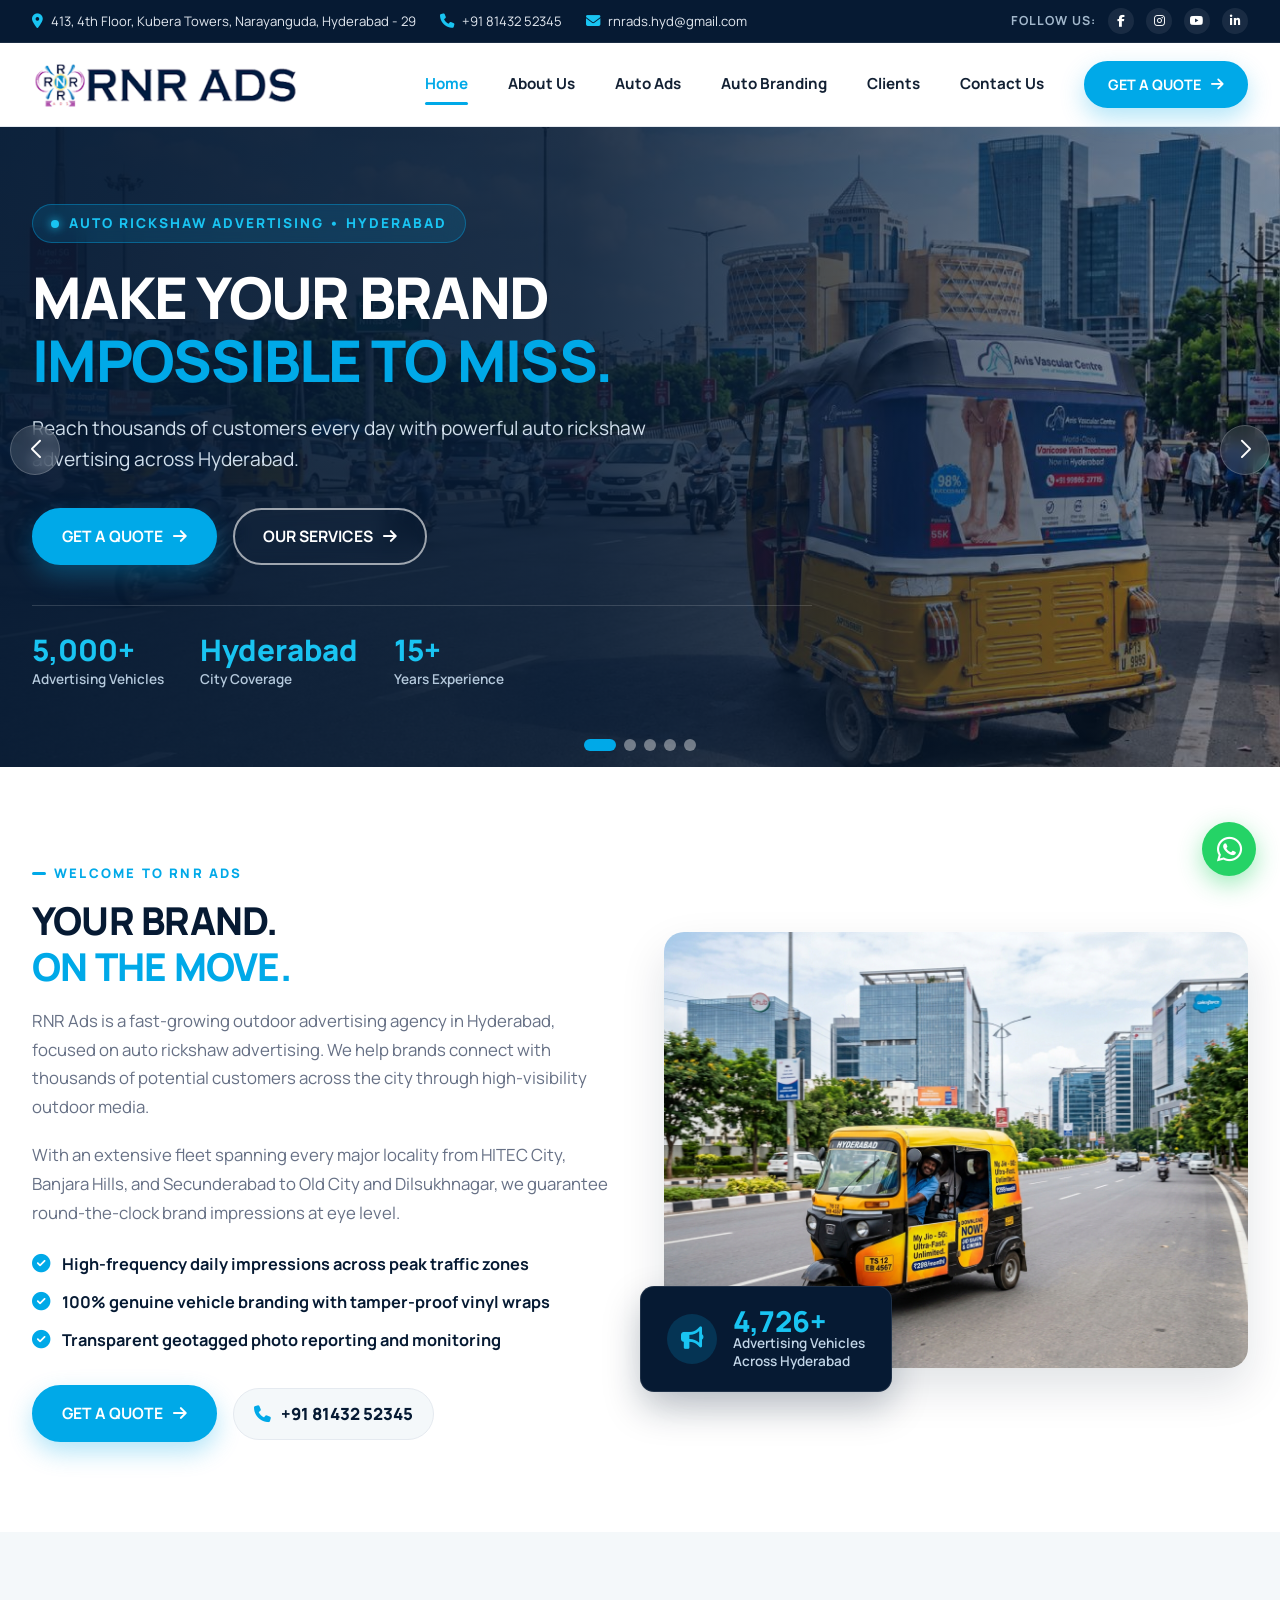
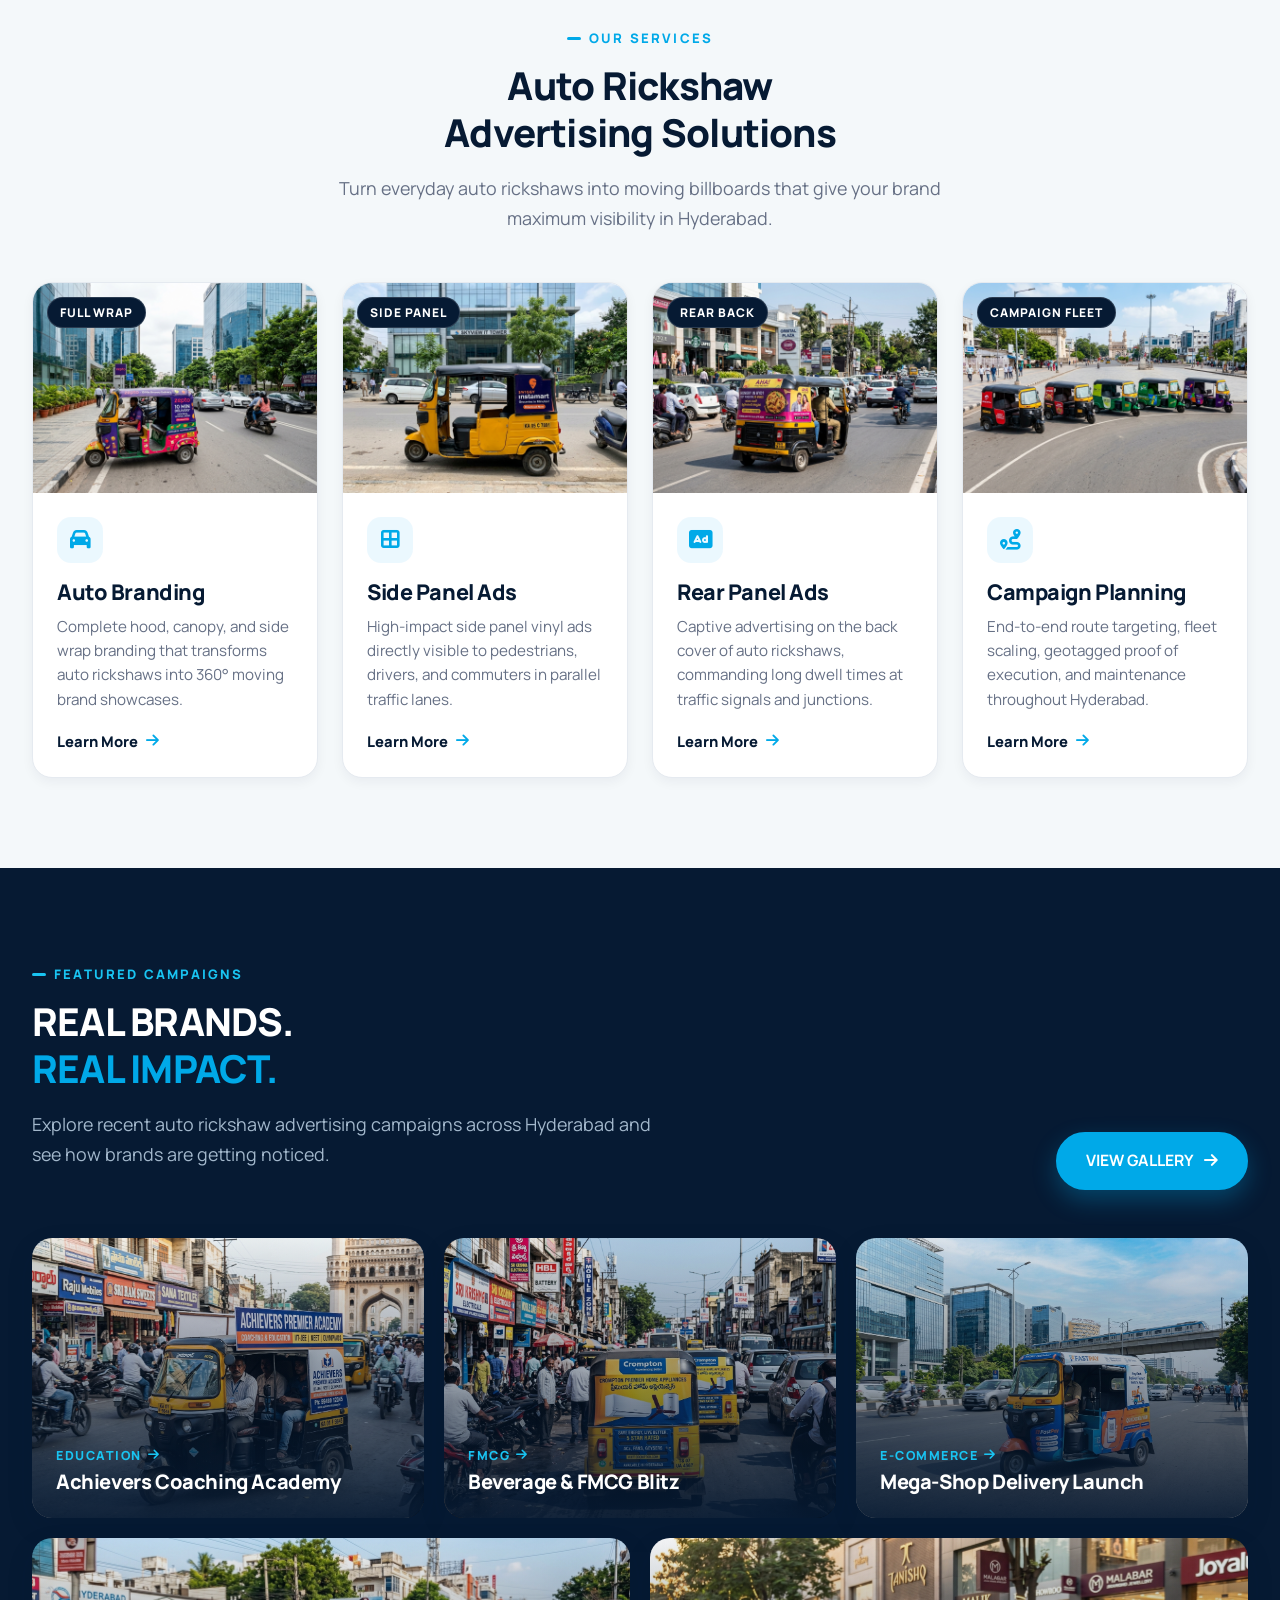
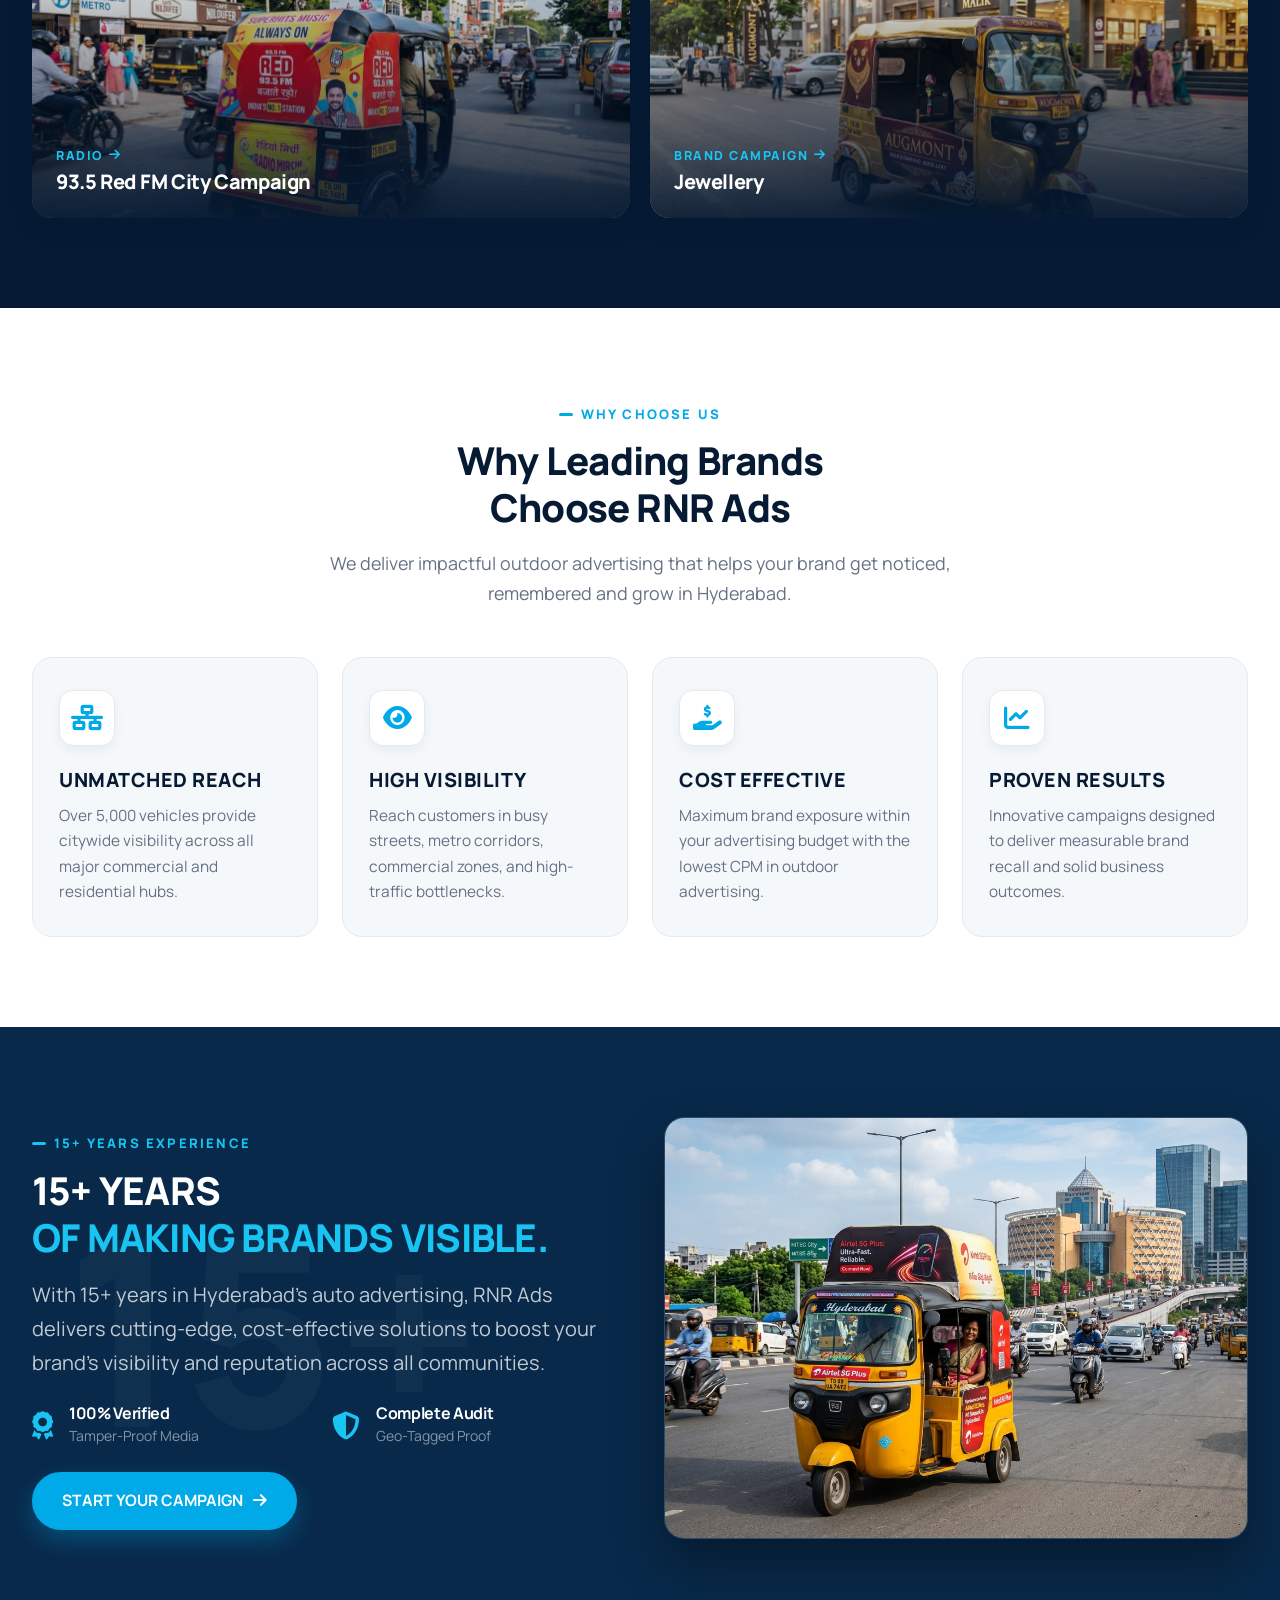
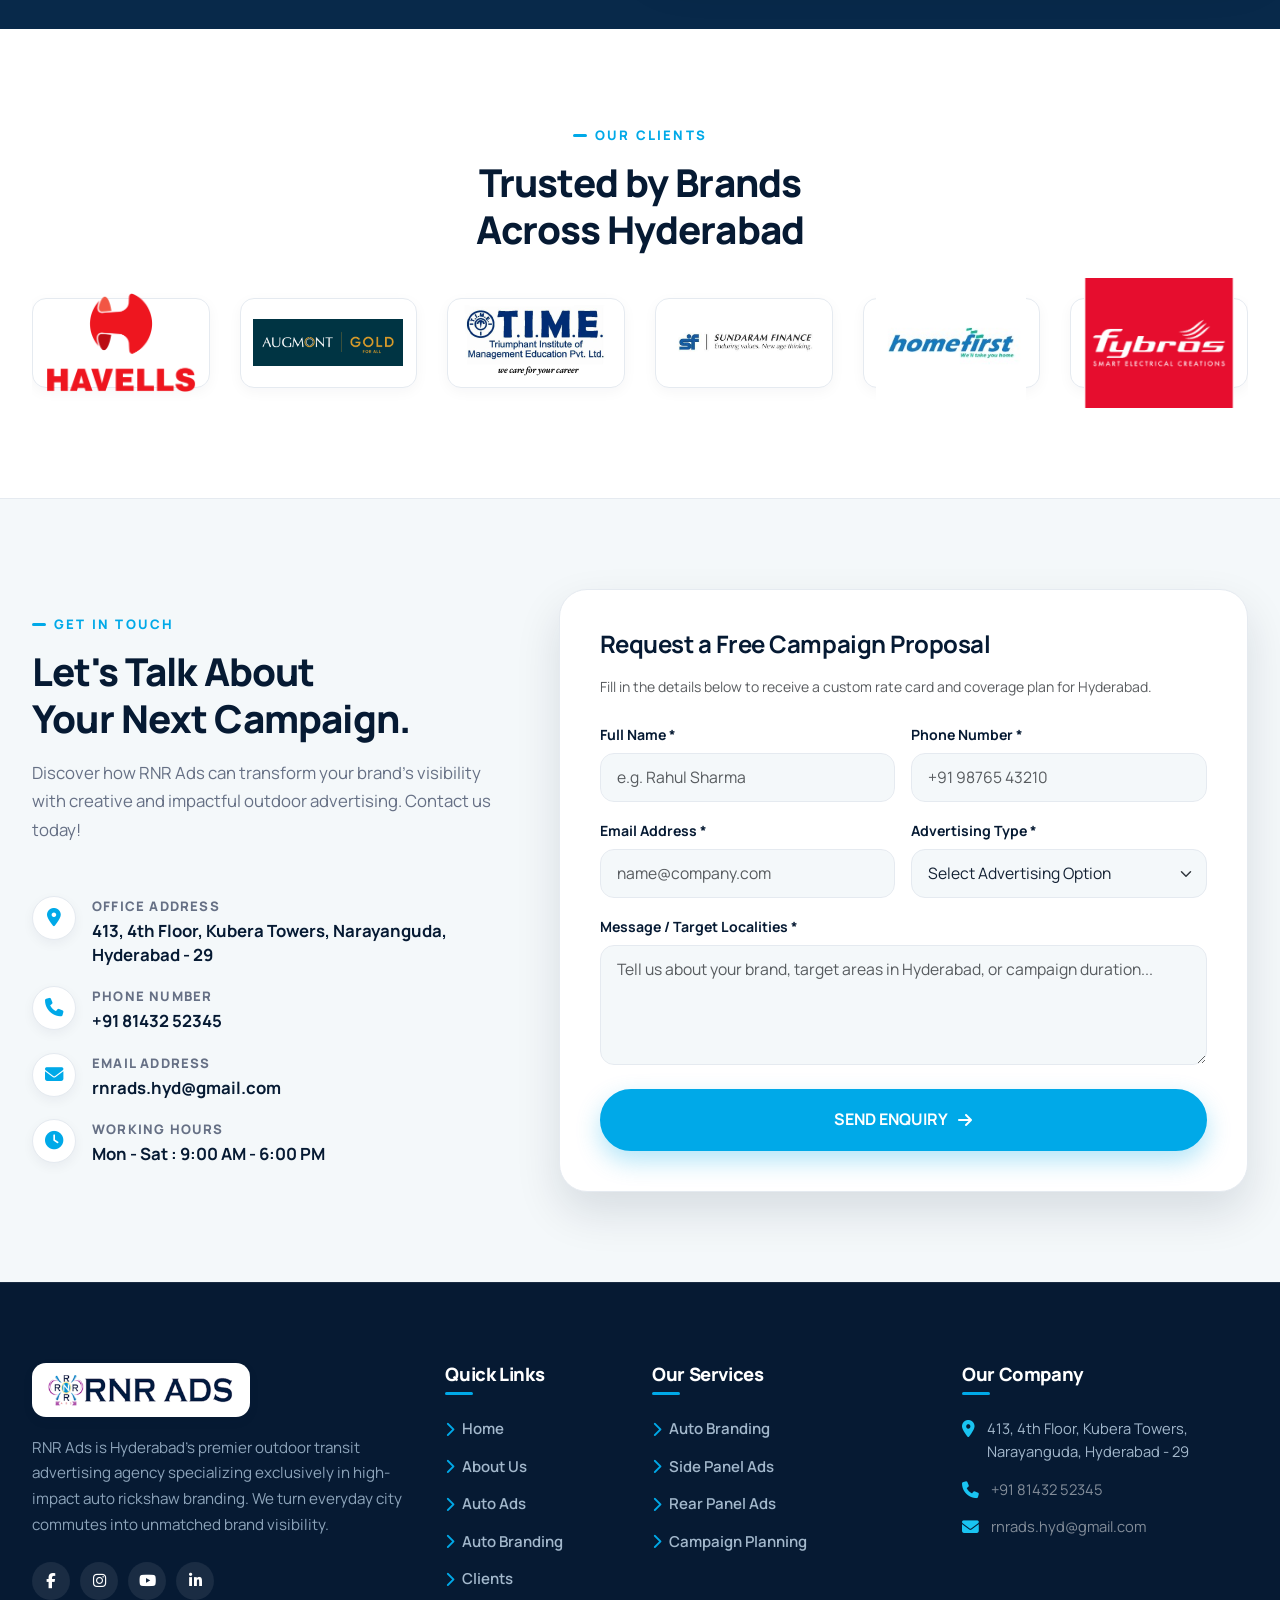
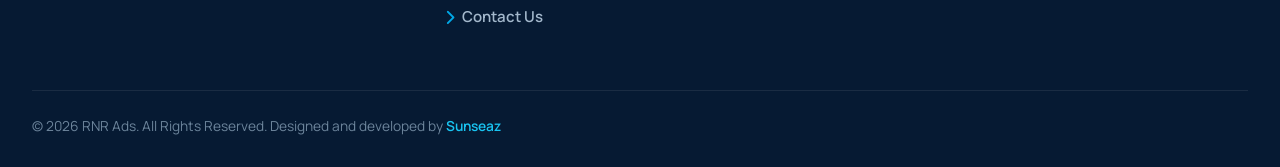
==== commit c659c8bd: "updated All pages and responsive" ====
--- a/index.html
+++ b/index.html
@@ -91,39 +91,51 @@
       </a>
 
       <!-- Mobile Hamburger Toggle -->
-      <button class="navbar-toggler navbar-toggler-custom d-lg-none" type="button" data-bs-toggle="collapse"
-        data-bs-target="#navbarNav" aria-controls="navbarNav" aria-expanded="false" aria-label="Toggle navigation">
+      <button class="navbar-toggler navbar-toggler-custom d-lg-none" type="button" data-bs-toggle="offcanvas"
+        data-bs-target="#offcanvasNavbar" aria-controls="offcanvasNavbar" aria-label="Toggle navigation">
         <span class="bar"></span>
         <span class="bar"></span>
         <span class="bar"></span>
       </button>
 
-      <!-- Nav Links & CTA -->
-      <div class="collapse navbar-collapse justify-content-end" id="navbarNav">
-        <ul class="navbar-nav align-items-lg-center gap-lg-2">
-          <li class="nav-item">
-            <a class="nav-link nav-link-custom active" href="index.html">Home</a>
-          </li>
-          <li class="nav-item">
-            <a class="nav-link nav-link-custom" href="about.html">About Us</a>
-          </li>
-          <li class="nav-item">
-            <a class="nav-link nav-link-custom" href="auto-ads.html">Auto Ads</a>
-          </li>
-          <li class="nav-item">
-            <a class="nav-link nav-link-custom" href="auto-branding.html">Auto Branding</a>
-          </li>
-          <li class="nav-item">
-            <a class="nav-link nav-link-custom" href="clients.html">Clients</a>
-          </li>
-          <li class="nav-item">
-            <a class="nav-link nav-link-custom" href="contact.html">Contact Us</a>
-          </li>
-        </ul>
-        <div class="ms-lg-4 mt-3 mt-lg-0">
-          <button type="button" class="btn-cyan nav-btn-quote" data-bs-toggle="modal" data-bs-target="#quoteModal">
-            GET A QUOTE <i class="fa-solid fa-arrow-right btn-arrow"></i>
-          </button>
+      <!-- Offcanvas Responsive Navigation Drawer -->
+      <div class="offcanvas offcanvas-end offcanvas-lg mobile-nav-offcanvas" tabindex="-1" id="offcanvasNavbar"
+        aria-labelledby="offcanvasNavbarLabel">
+        <!-- Offcanvas Header: Logo on top left, Close button on top right -->
+        <div class="offcanvas-header d-lg-none border-bottom pb-3">
+          <a class="navbar-brand" href="index.html">
+            <img src="assets/logo/RNR-main-logo.png" alt="RNR ADS Logo" class="brand-logo-img" style="height: 42px;">
+          </a>
+          <button type="button" class="btn-close mobile-offcanvas-close" data-bs-dismiss="offcanvas" aria-label="Close"></button>
+        </div>
+
+        <!-- Offcanvas Body: Navigation Links below the logo -->
+        <div class="offcanvas-body d-flex flex-column flex-lg-row align-items-lg-center justify-content-lg-end p-4 p-lg-0">
+          <ul class="navbar-nav align-items-lg-center gap-lg-2">
+            <li class="nav-item">
+              <a class="nav-link nav-link-custom active" href="index.html">Home</a>
+            </li>
+            <li class="nav-item">
+              <a class="nav-link nav-link-custom" href="about.html">About Us</a>
+            </li>
+            <li class="nav-item">
+              <a class="nav-link nav-link-custom" href="auto-ads.html">Auto Ads</a>
+            </li>
+            <li class="nav-item">
+              <a class="nav-link nav-link-custom" href="auto-branding.html">Auto Branding</a>
+            </li>
+            <li class="nav-item">
+              <a class="nav-link nav-link-custom" href="clients.html">Clients</a>
+            </li>
+            <li class="nav-item">
+              <a class="nav-link nav-link-custom" href="contact.html">Contact Us</a>
+            </li>
+          </ul>
+          <div class="ms-lg-4 mt-4 mt-lg-0">
+            <button type="button" class="btn-cyan nav-btn-quote w-100 w-lg-auto" data-bs-toggle="modal" data-bs-target="#quoteModal">
+              GET A QUOTE <i class="fa-solid fa-arrow-right btn-arrow"></i>
+            </button>
+          </div>
         </div>
       </div>
     </div>
@@ -618,7 +630,7 @@
             <span class="gallery-category-badge">
               Brand Campaign <i class="fa-solid fa-arrow-right"></i>
             </span>
-            <h3 class="gallery-title">Hospitality & Food Wrap</h3>
+            <h3 class="gallery-title">Jewellery</h3>
           </div>
         </div>
       </div>
@@ -817,6 +829,12 @@
           <div class="swiper-slide client-logo-slide">
             <img src="assets/clients/Hair creations.png" alt="Hair Creations" class="client-logo-img">
           </div>
+          <div class="swiper-slide client-logo-slide">
+            <img src="assets/clients/AVIS.png" alt="AVIS" class="client-logo-img">
+          </div>
+          <div class="swiper-slide client-logo-slide">
+            <img src="assets/clients/NEST AVIA.jpg" alt="NEST AVIA" class="client-logo-img">
+          </div>
         </div>
       </div>
     </div>
--- a/css/style.css
+++ b/css/style.css
@@ -438,38 +438,147 @@
 
 /* Mobile Toggle Hamburger */
 .navbar-toggler-custom {
-  border: none;
-  background: transparent;
-  padding: 6px;
+  border: 1.5px solid rgba(6, 26, 51, 0.12);
+  background: var(--white);
+  padding: 8px;
   display: flex;
   flex-direction: column;
+  justify-content: center;
+  align-items: center;
   gap: 5px;
   cursor: pointer;
+  width: 44px;
+  height: 44px;
+  border-radius: 10px;
+  transition: var(--transition-fast);
+}
+
+.navbar-toggler-custom:hover {
+  background-color: #F0F7FC;
+  border-color: var(--cyan);
 }
 
 .navbar-toggler-custom:focus {
   outline: none;
-  box-shadow: none;
+  box-shadow: 0 0 0 3px rgba(0, 169, 232, 0.25);
 }
 
 .navbar-toggler-custom .bar {
-  width: 26px;
-  height: 3px;
+  width: 22px;
+  height: 2.5px;
   background-color: var(--navy);
   border-radius: 3px;
-  transition: var(--transition-fast);
+  transition: all 0.3s cubic-bezier(0.16, 1, 0.3, 1);
+  transform-origin: center;
+}
+
+.navbar-toggler-custom[aria-expanded="true"] {
+  background-color: #E8F7FD;
+  border-color: var(--cyan);
 }
 
 .navbar-toggler-custom[aria-expanded="true"] .bar:nth-child(1) {
-  transform: translateY(8px) rotate(45deg);
+  transform: translateY(7.5px) rotate(45deg);
+  background-color: var(--cyan);
 }
 
 .navbar-toggler-custom[aria-expanded="true"] .bar:nth-child(2) {
   opacity: 0;
+  transform: scaleX(0);
 }
 
 .navbar-toggler-custom[aria-expanded="true"] .bar:nth-child(3) {
-  transform: translateY(-8px) rotate(-45deg);
+  transform: translateY(-7.5px) rotate(-45deg);
+  background-color: var(--cyan);
+}
+
+/* ============================================================
+   RESPONSIVE OFFCANVAS MOBILE NAVIGATION DRAWER
+============================================================ */
+@media (max-width: 991.98px) {
+  .mobile-nav-offcanvas {
+    width: 320px !important;
+    max-width: 86vw !important;
+    background-color: var(--white);
+    box-shadow: -10px 0 40px rgba(6, 26, 51, 0.25);
+    border-left: 1px solid var(--border);
+    transition: transform 0.35s cubic-bezier(0.16, 1, 0.3, 1) !important;
+  }
+
+  .mobile-nav-offcanvas .offcanvas-header {
+    padding: 16px 20px;
+    background-color: #F8FAFC;
+    display: flex;
+    align-items: center;
+    justify-content: space-between;
+    border-bottom: 1px solid var(--border);
+  }
+
+  .mobile-offcanvas-close {
+    width: 38px;
+    height: 38px;
+    border-radius: 10px;
+    background-color: var(--white);
+    border: 1.5px solid var(--border);
+    opacity: 0.85;
+    padding: 8px;
+    transition: var(--transition-fast);
+    box-shadow: var(--shadow-sm);
+  }
+
+  .mobile-offcanvas-close:hover {
+    opacity: 1;
+    border-color: var(--cyan);
+    background-color: #E8F7FD;
+    transform: rotate(90deg);
+  }
+
+  .mobile-offcanvas-close:focus {
+    box-shadow: 0 0 0 3px rgba(0, 169, 232, 0.25);
+    outline: none;
+  }
+
+  .mobile-nav-offcanvas .navbar-nav {
+    width: 100%;
+  }
+
+  .mobile-nav-offcanvas .nav-link-custom {
+    padding: 12px 16px !important;
+    font-size: 1rem;
+    font-weight: 700;
+    color: var(--navy) !important;
+    border-radius: 10px;
+    margin-bottom: 4px;
+    display: flex;
+    align-items: center;
+    justify-content: space-between;
+    transition: var(--transition-fast);
+  }
+
+  .mobile-nav-offcanvas .nav-link-custom:hover {
+    background-color: #F0F7FC;
+    color: var(--cyan) !important;
+    padding-left: 20px !important;
+  }
+
+  .mobile-nav-offcanvas .nav-link-custom.active {
+    background-color: #E8F7FD;
+    color: var(--cyan) !important;
+    font-weight: 800;
+  }
+
+  .mobile-nav-offcanvas .nav-link-custom.active::after {
+    display: none;
+  }
+
+  .mobile-nav-offcanvas .nav-btn-quote {
+    width: 100%;
+    padding: 13px 20px;
+    font-size: 0.95rem;
+    display: flex;
+    align-items: center;
+    justify-content: center;
+  }
 }
 
 /* ============================================================
@@ -1070,8 +1179,8 @@
 }
 
 .client-logo-img {
-  max-height: 52px;
-  max-width: 135px;
+  max-height: 150px;
+  max-width: 150px;
   width: auto;
   height: auto;
   object-fit: contain;
@@ -1104,6 +1213,7 @@
   height: auto;
   object-fit: contain;
 }
+
 
 .footer-logo-wrap {
   display: inline-flex;
@@ -1674,4 +1784,303 @@
 .modal-quote-whatsapp-link:hover {
   color: #075E54;
   text-decoration: underline;
+}
+
+/* ============================================================
+   ABOUT US PAGE REDESIGN STYLES
+============================================================ */
+
+/* About Hero Enhancements */
+.about-hero-section {
+  background: linear-gradient(135deg, #041021 0%, #061A33 50%, #08294A 100%);
+  color: var(--white);
+  padding: 85px 0 75px;
+  position: relative;
+  overflow: hidden;
+}
+
+.about-hero-section::before {
+  content: '';
+  position: absolute;
+  inset: 0;
+  background-image: 
+    radial-gradient(circle at 15% 20%, rgba(0, 169, 232, 0.2) 0%, transparent 40%),
+    radial-gradient(circle at 85% 80%, rgba(25, 196, 242, 0.15) 0%, transparent 50%);
+  pointer-events: none;
+}
+
+.about-hero-pills {
+  display: flex;
+  flex-wrap: wrap;
+  gap: 10px;
+  margin-top: 24px;
+}
+
+.hero-pill-tag {
+  display: inline-flex;
+  align-items: center;
+  gap: 8px;
+  background: rgba(255, 255, 255, 0.08);
+  backdrop-filter: blur(8px);
+  border: 1px solid rgba(255, 255, 255, 0.15);
+  color: #E1EFFB;
+  padding: 6px 14px;
+  border-radius: var(--radius-full);
+  font-size: 0.85rem;
+  font-weight: 700;
+}
+
+.hero-pill-tag i {
+  color: var(--bright-cyan);
+}
+
+/* Big Stats Counter Bar */
+.about-stats-section {
+  margin-top: -45px;
+  position: relative;
+  z-index: 10;
+}
+
+.about-stats-wrapper {
+  background: var(--white);
+  border: 1.5px solid var(--border);
+  border-radius: var(--radius-lg);
+  box-shadow: 0 15px 40px rgba(6, 26, 51, 0.1);
+  padding: 30px 20px;
+}
+
+.about-stat-box {
+  display: flex;
+  align-items: center;
+  gap: 18px;
+  padding: 12px 16px;
+  border-right: 1px solid #EEF2F6;
+  transition: var(--transition-fast);
+}
+
+.about-stat-box:last-child {
+  border-right: none;
+}
+
+.about-stat-icon-wrap {
+  width: 54px;
+  height: 54px;
+  border-radius: 14px;
+  background: linear-gradient(135deg, rgba(0, 169, 232, 0.12) 0%, rgba(8, 41, 74, 0.08) 100%);
+  display: flex;
+  align-items: center;
+  justify-content: center;
+  color: var(--cyan);
+  font-size: 1.5rem;
+  flex-shrink: 0;
+  transition: var(--transition-fast);
+}
+
+.about-stat-box:hover .about-stat-icon-wrap {
+  background: var(--cyan);
+  color: var(--white);
+  transform: scale(1.08) rotate(5deg);
+}
+
+.about-stat-val {
+  font-size: 2rem;
+  font-weight: 900;
+  color: var(--navy);
+  line-height: 1.1;
+  font-family: var(--font-main);
+}
+
+.about-stat-text {
+  font-size: 0.84rem;
+  font-weight: 700;
+  color: var(--muted);
+  margin-top: 2px;
+}
+
+/* Story Composition Media */
+.story-media-box {
+  position: relative;
+}
+
+.story-main-img {
+  width: 100%;
+  height: 480px;
+  object-fit: cover;
+  border-radius: var(--radius-lg);
+  box-shadow: var(--shadow-lg);
+}
+
+.floating-experience-card {
+  position: absolute;
+  bottom: 24px;
+  left: -20px;
+  background: rgba(6, 26, 51, 0.92);
+  backdrop-filter: blur(12px);
+  -webkit-backdrop-filter: blur(12px);
+  color: var(--white);
+  padding: 18px 24px;
+  border-radius: var(--radius-md);
+  border: 1px solid rgba(0, 169, 232, 0.4);
+  box-shadow: 0 15px 35px rgba(0, 0, 0, 0.35);
+  max-width: 270px;
+  z-index: 3;
+}
+
+.floating-badge-top {
+  position: absolute;
+  top: -16px;
+  right: 20px;
+  background: var(--white);
+  padding: 10px 18px;
+  border-radius: var(--radius-full);
+  box-shadow: 0 10px 25px rgba(0, 0, 0, 0.12);
+  border: 1px solid var(--border);
+  display: flex;
+  align-items: center;
+  gap: 10px;
+  font-size: 0.84rem;
+  font-weight: 800;
+  color: var(--navy);
+  z-index: 3;
+}
+
+/* Mission Vision Cards */
+.mv-card {
+  background: var(--white);
+  border: 1.5px solid var(--border);
+  border-radius: var(--radius-md);
+  padding: 32px 28px;
+  height: 100%;
+  transition: var(--transition-smooth);
+  box-shadow: 0 4px 16px rgba(6, 26, 51, 0.04);
+}
+
+.mv-card:hover {
+  transform: translateY(-6px);
+  border-color: var(--cyan);
+  box-shadow: 0 15px 35px rgba(6, 26, 51, 0.1);
+}
+
+.mv-icon-box {
+  width: 50px;
+  height: 50px;
+  border-radius: 12px;
+  background: #E8F7FD;
+  color: var(--cyan);
+  display: flex;
+  align-items: center;
+  justify-content: center;
+  font-size: 1.4rem;
+  margin-bottom: 20px;
+}
+
+/* 4-Step Process Timeline */
+.process-step-card {
+  background: var(--white);
+  border: 1.5px solid var(--border);
+  border-radius: var(--radius-md);
+  padding: 30px 24px;
+  position: relative;
+  height: 100%;
+  transition: var(--transition-smooth);
+  display: flex;
+  flex-direction: column;
+}
+
+.process-step-card:hover {
+  border-color: var(--cyan);
+  transform: translateY(-6px);
+  box-shadow: 0 16px 36px rgba(0, 169, 232, 0.12);
+}
+
+.step-num-badge {
+  position: absolute;
+  top: -16px;
+  left: 24px;
+  width: 36px;
+  height: 36px;
+  border-radius: 50%;
+  background: linear-gradient(135deg, var(--cyan) 0%, var(--dark-blue) 100%);
+  color: var(--white);
+  font-size: 0.88rem;
+  font-weight: 900;
+  display: flex;
+  align-items: center;
+  justify-content: center;
+  box-shadow: 0 4px 12px rgba(0, 169, 232, 0.4);
+}
+
+.process-icon-wrap {
+  font-size: 1.8rem;
+  color: var(--cyan);
+  margin-top: 8px;
+  margin-bottom: 16px;
+}
+
+/* Hyderabad Zones Grid */
+.zone-card {
+  background: var(--white);
+  border: 1.5px solid var(--border);
+  border-radius: var(--radius-md);
+  padding: 24px;
+  height: 100%;
+  transition: var(--transition-smooth);
+}
+
+.zone-card:hover {
+  border-color: var(--cyan);
+  box-shadow: var(--shadow-md);
+  transform: translateY(-5px);
+}
+
+.zone-badge {
+  display: inline-block;
+  background: #F0F7FC;
+  color: var(--navy);
+  font-size: 0.76rem;
+  font-weight: 800;
+  text-transform: uppercase;
+  letter-spacing: 0.06em;
+  padding: 4px 10px;
+  border-radius: var(--radius-full);
+  margin-bottom: 12px;
+}
+
+.zone-pill-list {
+  display: flex;
+  flex-wrap: wrap;
+  gap: 6px;
+  margin-top: 14px;
+}
+
+.zone-pill {
+  background: #F4F8FA;
+  font-size: 0.78rem;
+  color: #556B82;
+  font-weight: 600;
+  padding: 3px 9px;
+  border-radius: 6px;
+}
+
+/* Values Card Dark / Premium */
+.value-box-card {
+  background: var(--dark-navy);
+  border: 1px solid rgba(255, 255, 255, 0.1);
+  border-radius: var(--radius-md);
+  padding: 32px 26px;
+  color: var(--white);
+  height: 100%;
+  transition: var(--transition-smooth);
+}
+
+.value-box-card:hover {
+  border-color: var(--cyan);
+  transform: translateY(-6px);
+  background: #082240;
+}
+
+.value-box-icon {
+  font-size: 2rem;
+  color: var(--bright-cyan);
+  margin-bottom: 18px;
 }
--- a/css/responsive.css
+++ b/css/responsive.css
@@ -70,36 +70,58 @@
     display: none;
   }
 
-  /* Navbar Mobile */
+  /* Navbar Mobile & Tablet */
   .main-navbar {
-    height: 72px;
-  }
+    height: auto;
+    min-height: 72px;
+    padding: 10px 0;
+  }
+
+  .main-navbar.scrolled {
+    height: auto;
+    min-height: 64px;
+    padding: 8px 0;
+  }
+
   .brand-logo-img {
-    height: 42px;
+    height: 44px;
   }
 
   .navbar-collapse {
     background-color: var(--white);
-    padding: 20px 0 24px 0;
-    border-bottom: 2px solid var(--border);
-    box-shadow: var(--shadow-lg);
-    border-radius: 0 0 var(--radius-lg) var(--radius-lg);
+    padding: 16px 20px 22px;
+    border-top: 1px solid var(--border);
+    margin-top: 12px;
+    border-radius: var(--radius-md);
+    box-shadow: 0 16px 36px rgba(6, 26, 51, 0.12);
   }
 
   .nav-link-custom {
-    padding: 12px 16px !important;
+    padding: 10px 14px !important;
     border-radius: var(--radius-sm);
-  }
+    font-size: 0.95rem;
+  }
+
   .nav-link-custom:hover {
     background-color: var(--light-bg);
-  }
+    color: var(--cyan) !important;
+  }
+
+  .nav-link-custom.active {
+    background-color: #E8F7FD;
+    color: var(--cyan) !important;
+  }
+
   .nav-link-custom.active::after {
     display: none;
   }
+
   .nav-btn-quote {
     width: 100%;
-    margin-top: 14px;
-    padding: 14px 20px;
+    margin-top: 12px;
+    padding: 12px 20px;
+    text-align: center;
+    justify-content: center;
   }
 
   /* Hero Section */
@@ -353,3 +375,45 @@
     padding: 20px 14px;
   }
 }
+
+/* About Us Page Responsive Tweaks */
+@media (max-width: 991px) {
+  .about-stats-section {
+    margin-top: -30px;
+  }
+  .about-stat-box {
+    border-right: none;
+    border-bottom: 1px solid #EEF2F6;
+    padding-bottom: 16px;
+  }
+  .about-stat-box:last-child {
+    border-bottom: none;
+  }
+  .floating-experience-card {
+    position: static;
+    max-width: 100%;
+    margin-top: 20px;
+  }
+  .floating-badge-top {
+    top: 14px;
+    right: 14px;
+  }
+  .story-main-img {
+    height: 340px;
+  }
+}
+
+@media (max-width: 575px) {
+  .about-hero-section {
+    padding: 60px 0 50px;
+  }
+  .about-stats-wrapper {
+    padding: 20px 14px;
+  }
+  .about-stat-val {
+    font-size: 1.6rem;
+  }
+  .story-main-img {
+    height: 260px;
+  }
+}
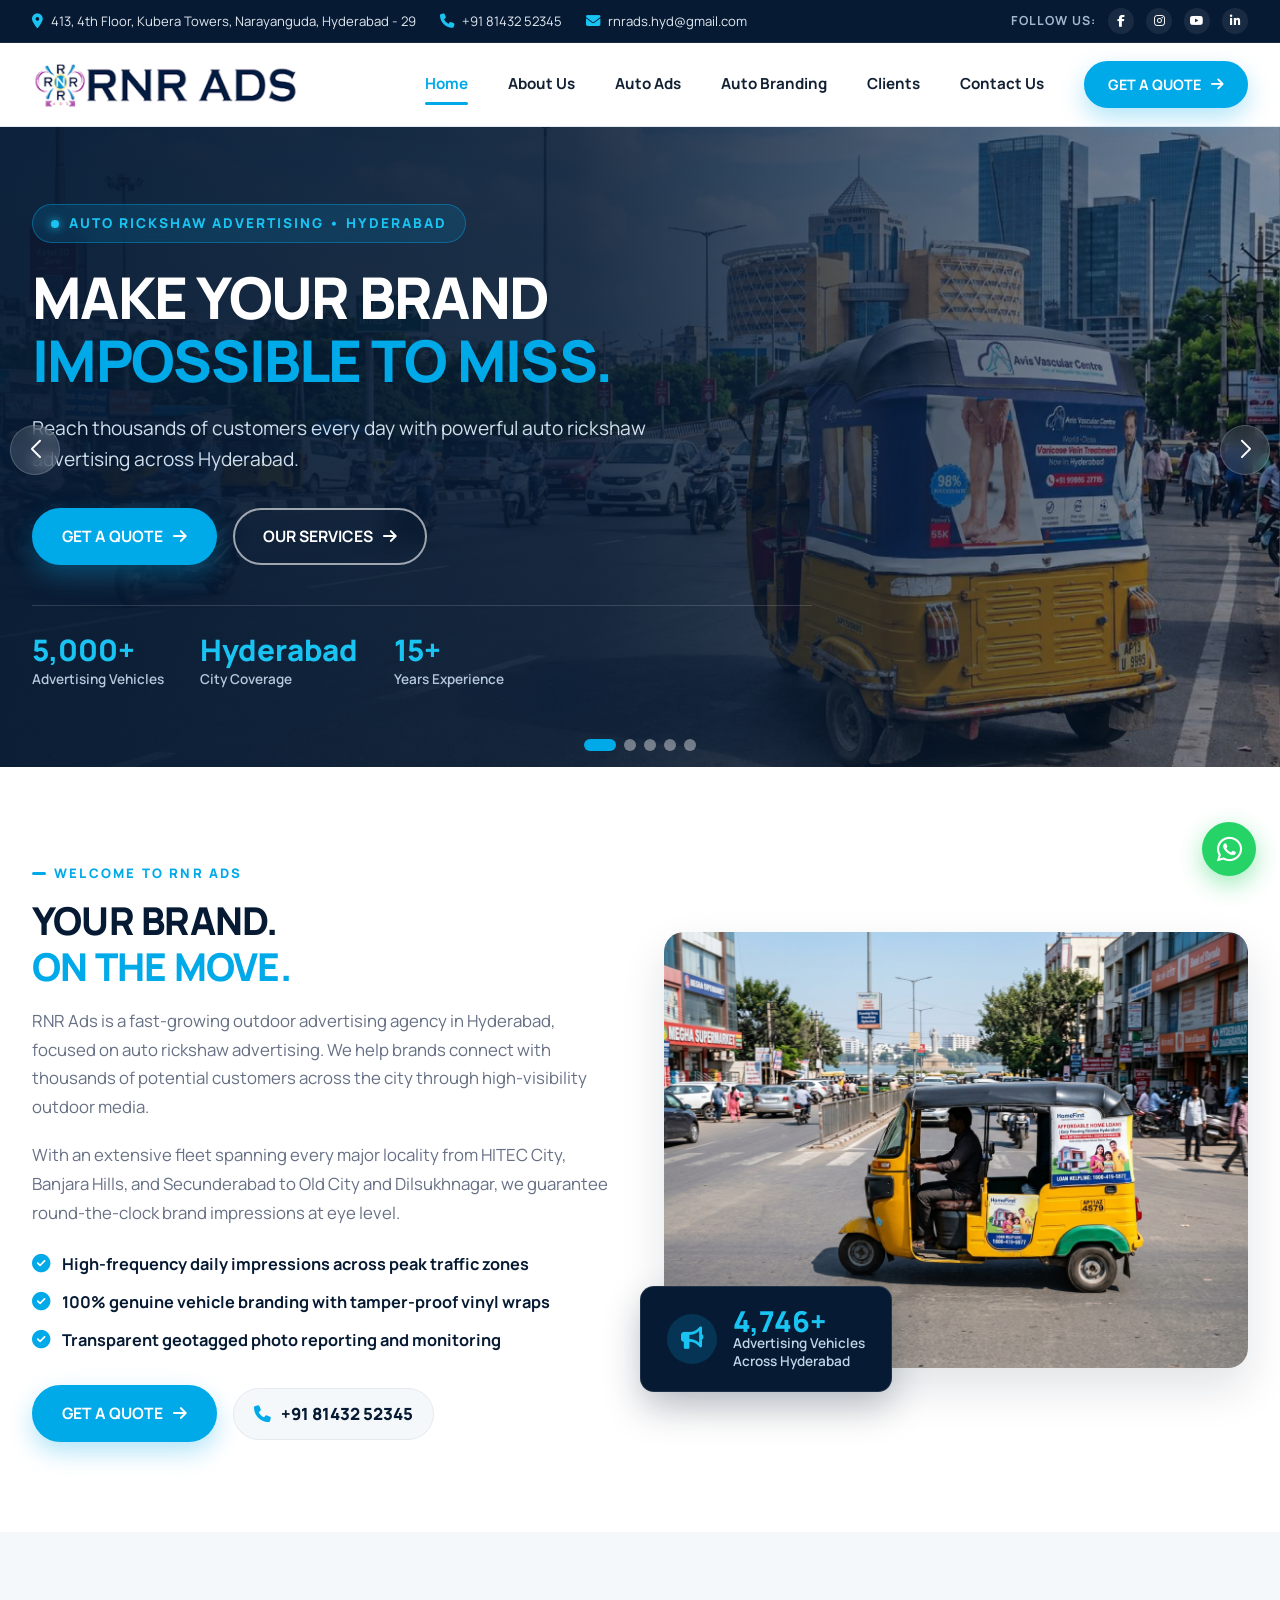
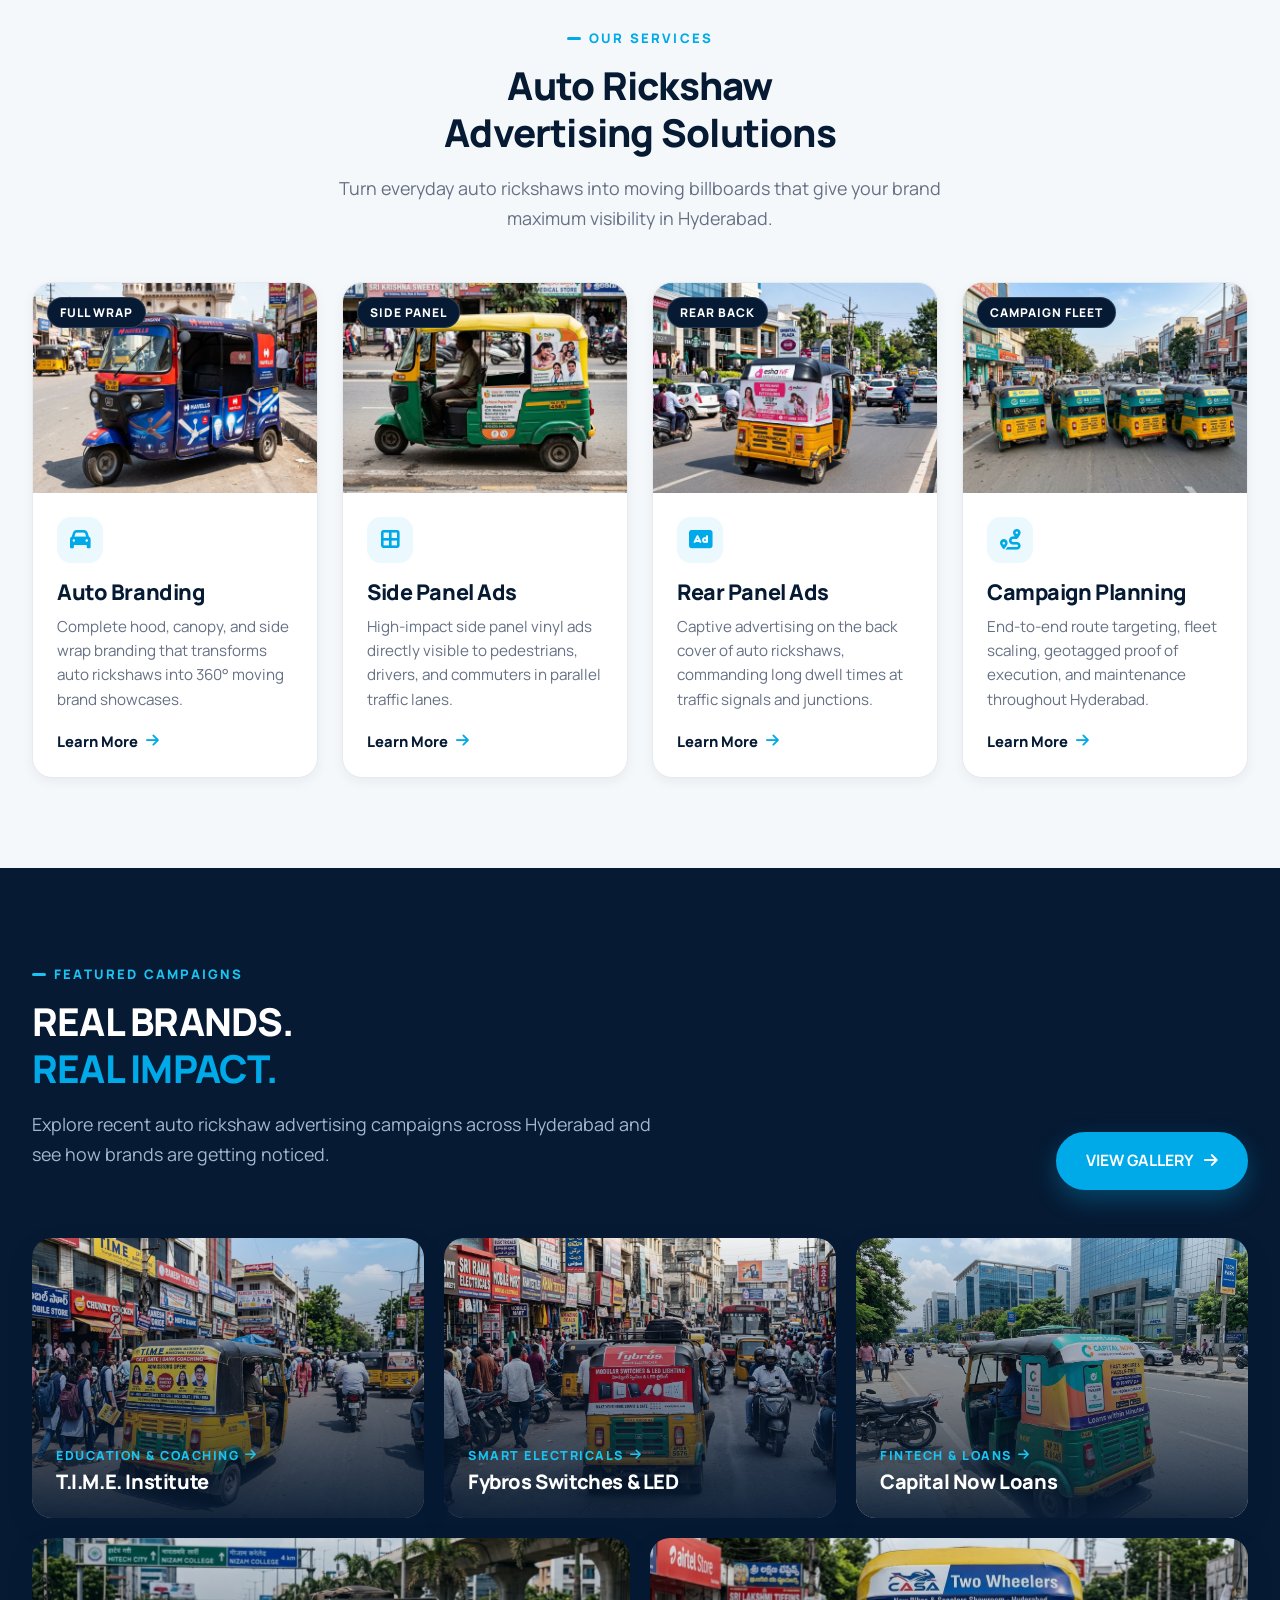
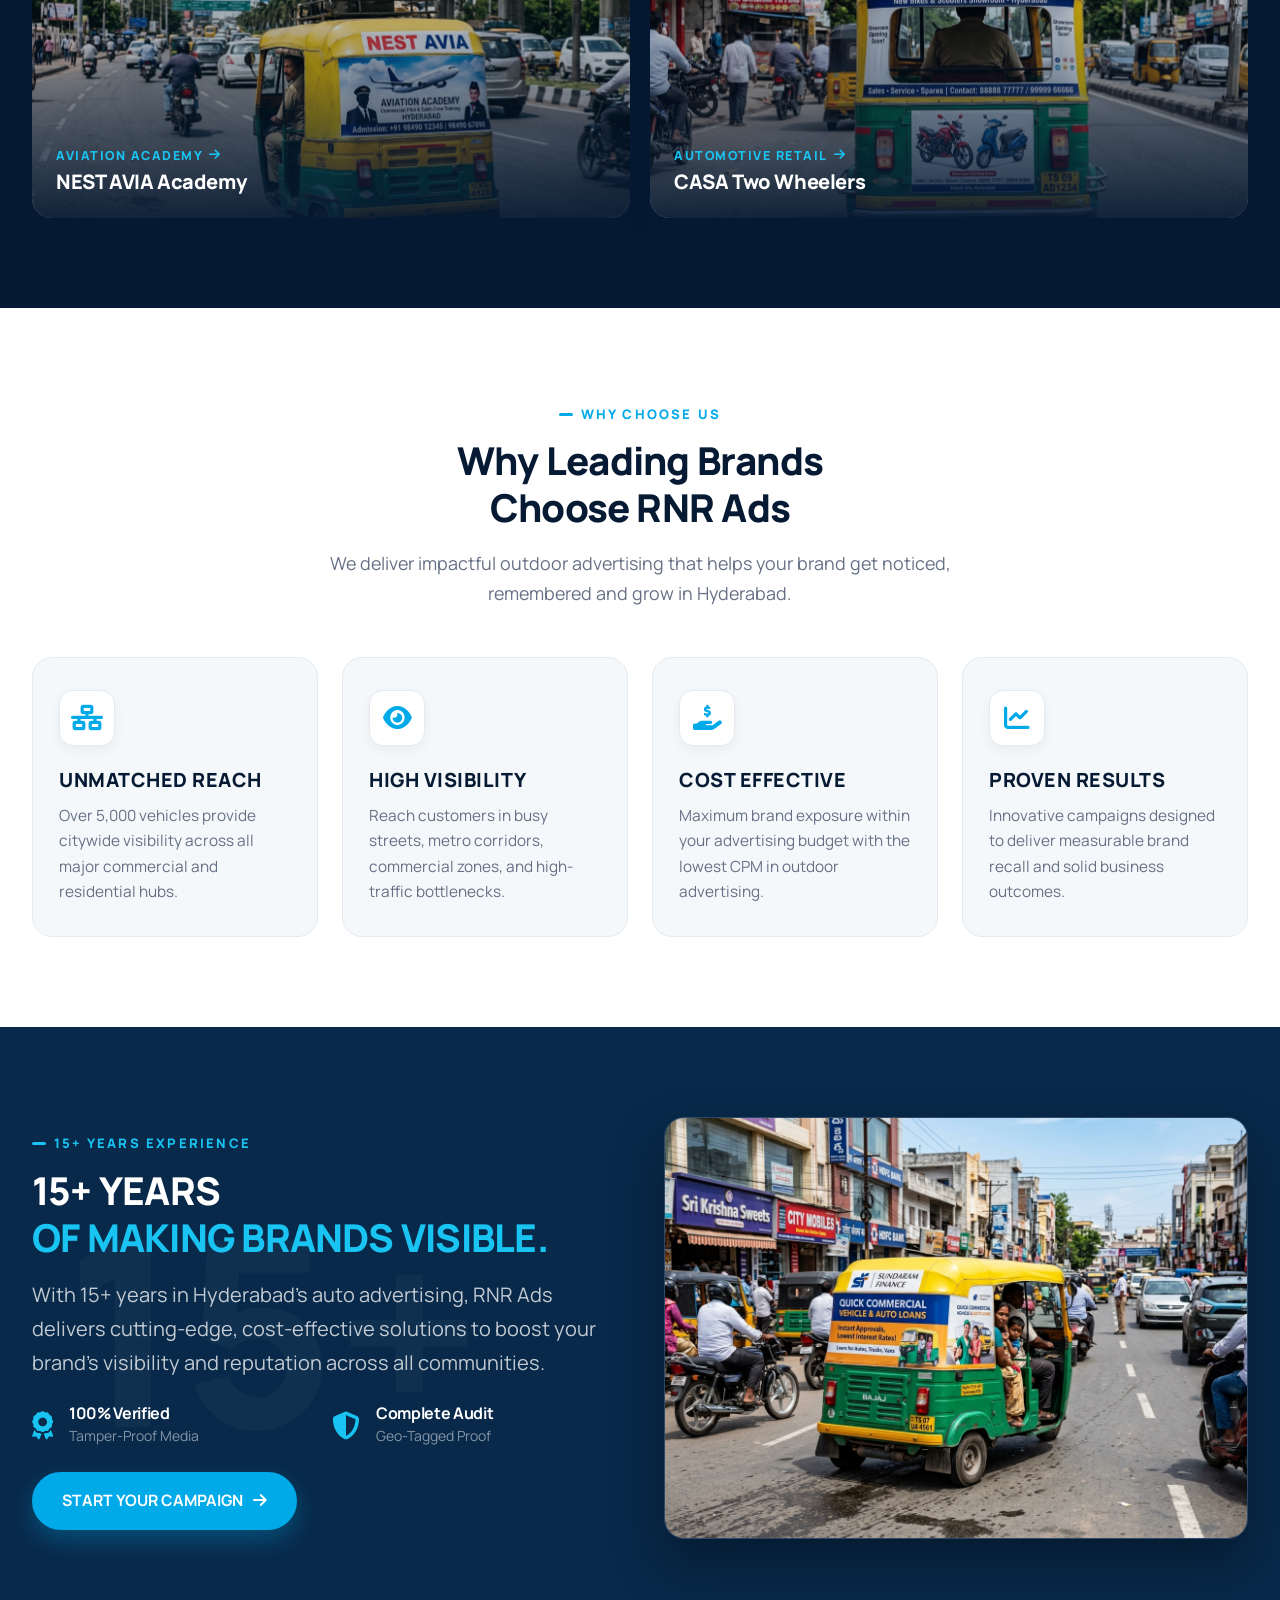
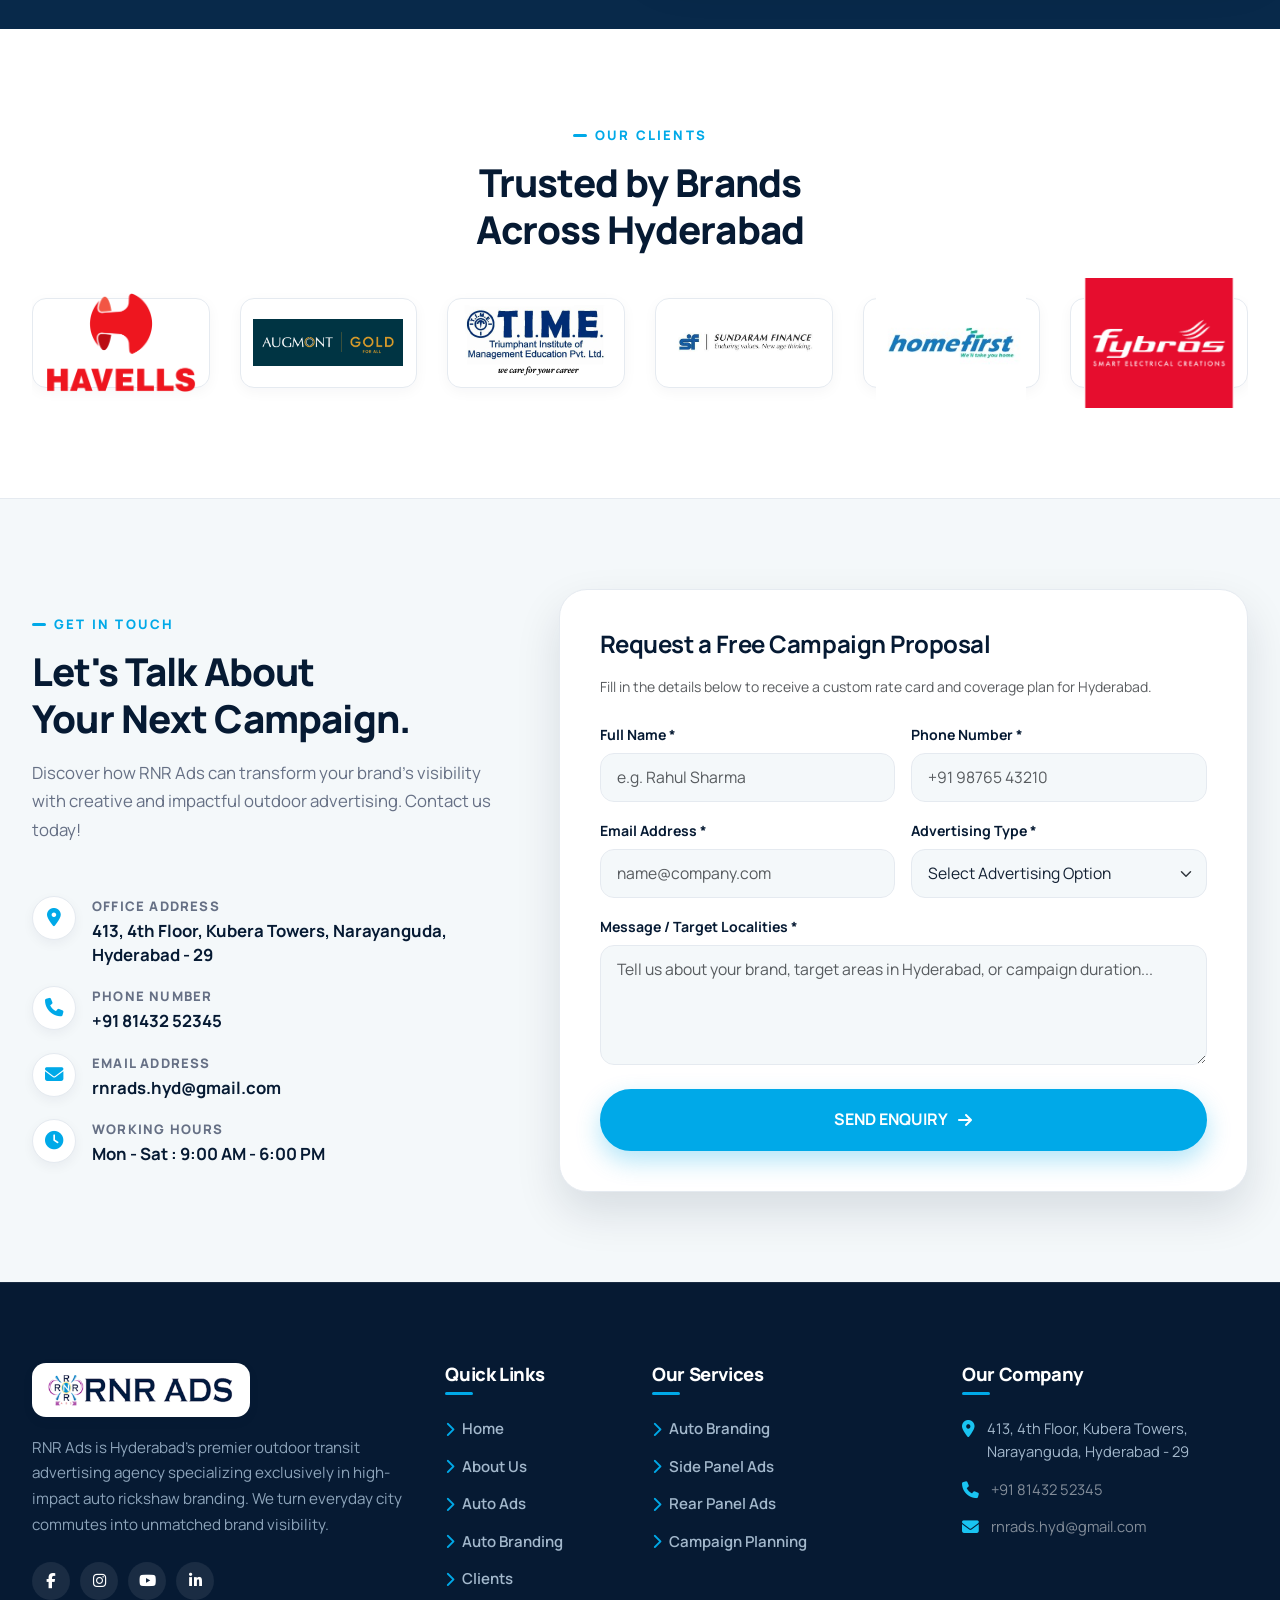
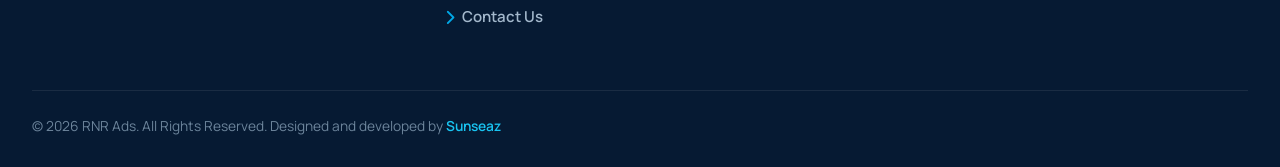
==== commit 73e23ad7: "updated All images" ====
--- a/index.html
+++ b/index.html
@@ -418,7 +418,7 @@
         <!-- Right Image & Overlapping Stat Badge -->
         <div class="col-lg-6 animate-fade-right">
           <div class="intro-img-wrapper">
-            <img src="assets/images/intro-auto.jpg" alt="Branded Auto Rickshaw in Hyderabad" class="intro-img"
+            <img src="assets/images/intro-homefirst.jpg" alt="Branded Auto Rickshaw in Hyderabad" class="intro-img"
               loading="lazy">
             <div class="intro-floating-badge">
               <div class="intro-badge-icon">
@@ -458,7 +458,7 @@
         <div class="col-lg-3 col-md-6 col-12 animate-fade-up">
           <div class="service-card">
             <div class="service-card-img-wrap">
-              <img src="assets/images/service-auto-branding.jpg" alt="Auto Branding Hyderabad" class="service-card-img"
+              <img src="assets/images/service-havells.jpg" alt="Auto Branding Hyderabad" class="service-card-img"
                 loading="lazy">
               <span class="service-card-tag">Full Wrap</span>
             </div>
@@ -482,7 +482,7 @@
         <div class="col-lg-3 col-md-6 col-12 animate-fade-up" style="transition-delay: 0.1s;">
           <div class="service-card">
             <div class="service-card-img-wrap">
-              <img src="assets/images/service-side-panel.jpg" alt="Side Panel Advertising" class="service-card-img"
+              <img src="assets/images/service-eshaivf.jpg" alt="Side Panel Advertising" class="service-card-img"
                 loading="lazy">
               <span class="service-card-tag">Side Panel</span>
             </div>
@@ -530,7 +530,7 @@
         <div class="col-lg-3 col-md-6 col-12 animate-fade-up" style="transition-delay: 0.3s;">
           <div class="service-card">
             <div class="service-card-img-wrap">
-              <img src="assets/images/service-campaign-planning.jpg" alt="Auto Advertising Campaign Planning"
+              <img src="assets/images/service-gscaltex.jpg" alt="Auto Advertising Campaign Planning"
                 class="service-card-img" loading="lazy">
               <span class="service-card-tag">Campaign Fleet</span>
             </div>
@@ -581,56 +581,56 @@
       <div class="gallery-grid">
         <!-- 1. Education -->
         <div class="gallery-item col-span-4 animate-fade-up">
-          <img src="assets/images/gallery-education.jpg" alt="Education Campaign Auto Ads" loading="lazy">
+          <img src="assets/images/gallery-time.jpg" alt="T.I.M.E. Education Campaign Auto Ads" loading="lazy">
           <div class="gallery-item-overlay">
             <span class="gallery-category-badge">
-              Education <i class="fa-solid fa-arrow-right"></i>
+              Education & Coaching <i class="fa-solid fa-arrow-right"></i>
             </span>
-            <h3 class="gallery-title">Achievers Coaching Academy</h3>
+            <h3 class="gallery-title">T.I.M.E. Institute</h3>
           </div>
         </div>
 
         <!-- 2. FMCG -->
         <div class="gallery-item col-span-4 animate-fade-up" style="transition-delay: 0.1s;">
-          <img src="assets/images/gallery-fmcg.jpg" alt="FMCG Brand Auto Ads" loading="lazy">
+          <img src="assets/images/gallery-fybros.jpg" alt="Fybros Smart Electricals Auto Ads" loading="lazy">
           <div class="gallery-item-overlay">
             <span class="gallery-category-badge">
-              FMCG <i class="fa-solid fa-arrow-right"></i>
+              Smart Electricals <i class="fa-solid fa-arrow-right"></i>
             </span>
-            <h3 class="gallery-title">Beverage & FMCG Blitz</h3>
-          </div>
-        </div>
-
-        <!-- 3. E-Commerce -->
+            <h3 class="gallery-title">Fybros Switches & LED</h3>
+          </div>
+        </div>
+
+        <!-- 3. E-Commerce / Fintech -->
         <div class="gallery-item col-span-4 animate-fade-up" style="transition-delay: 0.2s;">
-          <img src="assets/images/gallery-ecommerce.jpg" alt="E-Commerce Delivery Auto Ads" loading="lazy">
+          <img src="assets/images/gallery-capitalnow.jpg" alt="Capital Now Personal Loans Auto Ads" loading="lazy">
           <div class="gallery-item-overlay">
             <span class="gallery-category-badge">
-              E-Commerce <i class="fa-solid fa-arrow-right"></i>
+              Fintech & Loans <i class="fa-solid fa-arrow-right"></i>
             </span>
-            <h3 class="gallery-title">Mega-Shop Delivery Launch</h3>
-          </div>
-        </div>
-
-        <!-- 4. Radio -->
+            <h3 class="gallery-title">Capital Now Loans</h3>
+          </div>
+        </div>
+
+        <!-- 4. Aviation / Academy -->
         <div class="gallery-item col-span-6 animate-fade-up" style="transition-delay: 0.3s;">
-          <img src="assets/images/gallery-radio.jpg" alt="Radio Campaign Auto Ads" loading="lazy">
+          <img src="assets/images/gallery-nestavia.jpg" alt="NEST AVIA Aviation Academy Auto Ads" loading="lazy">
           <div class="gallery-item-overlay">
             <span class="gallery-category-badge">
-              Radio <i class="fa-solid fa-arrow-right"></i>
+              Aviation Academy <i class="fa-solid fa-arrow-right"></i>
             </span>
-            <h3 class="gallery-title">93.5 Red FM City Campaign</h3>
-          </div>
-        </div>
-
-        <!-- 5. Brand Campaign -->
+            <h3 class="gallery-title">NEST AVIA Academy</h3>
+          </div>
+        </div>
+
+        <!-- 5. Two Wheelers Showroom -->
         <div class="gallery-item col-span-6 animate-fade-up" style="transition-delay: 0.4s;">
-          <img src="assets/images/gallery-brand.jpg" alt="Telecom & Brand Campaign Auto Ads" loading="lazy">
+          <img src="assets/images/gallery-casa.jpg" alt="CASA Two Wheelers Showroom Auto Ads" loading="lazy">
           <div class="gallery-item-overlay">
             <span class="gallery-category-badge">
-              Brand Campaign <i class="fa-solid fa-arrow-right"></i>
+              Automotive Retail <i class="fa-solid fa-arrow-right"></i>
             </span>
-            <h3 class="gallery-title">Jewellery</h3>
+            <h3 class="gallery-title">CASA Two Wheelers</h3>
           </div>
         </div>
       </div>
@@ -756,7 +756,7 @@
         <!-- Right Auto Image -->
         <div class="col-lg-6 animate-fade-right">
           <div class="exp-img-wrap">
-            <img src="assets/images/experience-auto.jpg" alt="15 Years of Auto Advertising in Hyderabad" loading="lazy">
+            <img src="assets/images/experience-sundaram.jpg" alt="15 Years of Auto Advertising in Hyderabad" loading="lazy">
           </div>
         </div>
       </div>
--- a/css/style.css
+++ b/css/style.css
@@ -2083,4 +2083,543 @@
   font-size: 2rem;
   color: var(--bright-cyan);
   margin-bottom: 18px;
+}
+
+/* ============================================================
+   AUTO ADS GALLERY & INTERACTIVE LIGHTBOX
+============================================================ */
+.auto-gallery-section {
+  position: relative;
+  background-color: var(--white);
+}
+
+.auto-gallery-card {
+  position: relative;
+  background: var(--white);
+  border-radius: 16px;
+  overflow: hidden;
+  border: 1px solid var(--border);
+  box-shadow: 0 4px 20px rgba(6, 26, 51, 0.05);
+  cursor: pointer;
+  transition: transform 0.35s cubic-bezier(0.16, 1, 0.3, 1), box-shadow 0.35s ease, border-color 0.35s ease;
+  height: 100%;
+  display: flex;
+  flex-direction: column;
+}
+
+.auto-gallery-card:hover {
+  transform: translateY(-6px);
+  box-shadow: 0 16px 36px rgba(6, 26, 51, 0.12);
+  border-color: rgba(0, 169, 232, 0.5);
+}
+
+.auto-gallery-img-wrap {
+  position: relative;
+  width: 100%;
+  aspect-ratio: 4 / 3;
+  overflow: hidden;
+  background: #0B192C;
+}
+
+.auto-gallery-img {
+  width: 100%;
+  height: 100%;
+  object-fit: cover;
+  display: block;
+  transition: transform 0.6s cubic-bezier(0.16, 1, 0.3, 1);
+}
+
+.auto-gallery-card:hover .auto-gallery-img {
+  transform: scale(1.08);
+}
+
+.auto-gallery-overlay {
+  position: absolute;
+  inset: 0;
+  background: linear-gradient(to top, rgba(6, 26, 51, 0.88) 0%, rgba(6, 26, 51, 0.35) 50%, rgba(6, 26, 51, 0.05) 100%);
+  opacity: 0;
+  display: flex;
+  flex-direction: column;
+  justify-content: space-between;
+  padding: 20px;
+  transition: opacity 0.35s ease;
+}
+
+.auto-gallery-card:hover .auto-gallery-overlay {
+  opacity: 1;
+}
+
+.auto-gallery-zoom-badge {
+  align-self: flex-end;
+  width: 42px;
+  height: 42px;
+  border-radius: 50%;
+  background: rgba(255, 255, 255, 0.95);
+  color: var(--navy);
+  display: flex;
+  align-items: center;
+  justify-content: center;
+  font-size: 1.1rem;
+  box-shadow: 0 4px 12px rgba(0, 0, 0, 0.2);
+  transform: scale(0.8);
+  transition: transform 0.3s cubic-bezier(0.16, 1, 0.3, 1), background-color 0.2s ease, color 0.2s ease;
+}
+
+.auto-gallery-card:hover .auto-gallery-zoom-badge {
+  transform: scale(1);
+}
+
+.auto-gallery-card:hover .auto-gallery-zoom-badge:hover {
+  background-color: var(--cyan);
+  color: var(--white);
+}
+
+.auto-gallery-overlay-content {
+  color: var(--white);
+  transform: translateY(10px);
+  transition: transform 0.35s ease;
+}
+
+.auto-gallery-card:hover .auto-gallery-overlay-content {
+  transform: translateY(0);
+}
+
+.auto-gallery-cat-pill {
+  display: inline-block;
+  font-size: 0.72rem;
+  font-weight: 800;
+  text-transform: uppercase;
+  letter-spacing: 1px;
+  color: var(--bright-cyan);
+  margin-bottom: 4px;
+}
+
+.auto-gallery-card-title {
+  font-size: 1.05rem;
+  font-weight: 700;
+  color: var(--white);
+  margin-bottom: 0;
+  line-height: 1.35;
+}
+
+/* Lightbox Modal Fullscreen */
+.rnr-lightbox-modal {
+  position: fixed;
+  inset: 0;
+  z-index: 10050;
+  background-color: rgba(6, 26, 51, 0.94);
+  backdrop-filter: blur(14px);
+  -webkit-backdrop-filter: blur(14px);
+  display: flex;
+  flex-direction: column;
+  opacity: 0;
+  visibility: hidden;
+  transition: opacity 0.3s cubic-bezier(0.16, 1, 0.3, 1), visibility 0.3s cubic-bezier(0.16, 1, 0.3, 1);
+  user-select: none;
+}
+
+.rnr-lightbox-modal.active {
+  opacity: 1;
+  visibility: visible;
+}
+
+/* Lightbox Top Control Bar */
+.rnr-lb-topbar {
+  display: flex;
+  align-items: center;
+  justify-content: space-between;
+  padding: 16px 24px;
+  background: linear-gradient(to bottom, rgba(6, 26, 51, 0.95), rgba(6, 26, 51, 0.4));
+  z-index: 20;
+}
+
+.rnr-lb-meta {
+  display: flex;
+  align-items: center;
+  gap: 14px;
+  color: var(--white);
+}
+
+.rnr-lb-counter {
+  font-size: 0.85rem;
+  font-weight: 700;
+  padding: 6px 14px;
+  border-radius: var(--radius-full);
+  background: rgba(255, 255, 255, 0.12);
+  border: 1px solid rgba(255, 255, 255, 0.2);
+  color: var(--bright-cyan);
+  letter-spacing: 0.5px;
+}
+
+.rnr-lb-title-top {
+  font-size: 0.98rem;
+  font-weight: 600;
+  color: var(--white);
+  opacity: 0.9;
+  max-width: 450px;
+  white-space: nowrap;
+  overflow: hidden;
+  text-overflow: ellipsis;
+}
+
+.rnr-lb-actions {
+  display: flex;
+  align-items: center;
+  gap: 8px;
+}
+
+.rnr-lb-btn {
+  background: rgba(255, 255, 255, 0.1);
+  border: 1px solid rgba(255, 255, 255, 0.18);
+  color: var(--white);
+  width: 42px;
+  height: 42px;
+  border-radius: 10px;
+  display: flex;
+  align-items: center;
+  justify-content: center;
+  font-size: 1.05rem;
+  cursor: pointer;
+  transition: all 0.2s ease;
+}
+
+.rnr-lb-btn:hover {
+  background: var(--cyan);
+  border-color: var(--cyan);
+  color: var(--white);
+  transform: translateY(-2px);
+}
+
+.rnr-lb-btn:active {
+  transform: translateY(0);
+}
+
+.rnr-lb-btn.rnr-lb-close {
+  background: rgba(239, 68, 68, 0.2);
+  border-color: rgba(239, 68, 68, 0.4);
+}
+
+.rnr-lb-btn.rnr-lb-close:hover {
+  background: #EF4444;
+  border-color: #EF4444;
+}
+
+/* Lightbox Stage Area */
+.rnr-lb-stage-wrap {
+  flex: 1;
+  position: relative;
+  display: flex;
+  align-items: center;
+  justify-content: center;
+  padding: 10px 80px;
+  overflow: hidden;
+}
+
+.rnr-lb-stage {
+  position: relative;
+  max-width: 100%;
+  max-height: 100%;
+  display: flex;
+  align-items: center;
+  justify-content: center;
+  transition: transform 0.25s cubic-bezier(0.16, 1, 0.3, 1);
+  cursor: default;
+}
+
+.rnr-lb-stage.zoomed {
+  cursor: grab;
+}
+
+.rnr-lb-stage.zoomed:active {
+  cursor: grabbing;
+}
+
+.rnr-lb-img {
+  max-width: 100%;
+  max-height: 72vh;
+  object-fit: contain;
+  border-radius: 12px;
+  box-shadow: 0 25px 60px rgba(0, 0, 0, 0.65), 0 0 0 1px rgba(255, 255, 255, 0.1);
+  user-drag: none;
+  -webkit-user-drag: none;
+  transition: opacity 0.25s ease;
+}
+
+/* Navigation Arrows (Prev / Next) */
+.rnr-lb-arrow {
+  position: absolute;
+  top: 50%;
+  transform: translateY(-50%);
+  width: 54px;
+  height: 54px;
+  border-radius: 50%;
+  background: rgba(255, 255, 255, 0.12);
+  backdrop-filter: blur(8px);
+  -webkit-backdrop-filter: blur(8px);
+  border: 1px solid rgba(255, 255, 255, 0.25);
+  color: var(--white);
+  font-size: 1.35rem;
+  display: flex;
+  align-items: center;
+  justify-content: center;
+  cursor: pointer;
+  z-index: 25;
+  transition: all 0.25s cubic-bezier(0.16, 1, 0.3, 1);
+  box-shadow: 0 8px 24px rgba(0, 0, 0, 0.35);
+}
+
+.rnr-lb-arrow-prev {
+  left: 20px;
+}
+
+.rnr-lb-arrow-next {
+  right: 20px;
+}
+
+.rnr-lb-arrow:hover {
+  background: var(--cyan);
+  border-color: var(--cyan);
+  color: var(--white);
+  transform: translateY(-50%) scale(1.1);
+  box-shadow: 0 10px 30px rgba(0, 169, 232, 0.4);
+}
+
+.rnr-lb-arrow:active {
+  transform: translateY(-50%) scale(0.95);
+}
+
+/* Bottom Caption Bar */
+.rnr-lb-bottombar {
+  padding: 14px 24px 20px;
+  background: linear-gradient(to top, rgba(6, 26, 51, 0.98), rgba(6, 26, 51, 0.4));
+  text-align: center;
+  z-index: 20;
+}
+
+.rnr-lb-caption-title {
+  color: var(--white);
+  font-size: 1.15rem;
+  font-weight: 700;
+  margin-bottom: 4px;
+}
+
+.rnr-lb-caption-desc {
+  color: rgba(255, 255, 255, 0.75);
+  font-size: 0.88rem;
+  max-width: 650px;
+  margin: 0 auto;
+}
+
+/* Share Toast */
+.rnr-lb-toast {
+  position: fixed;
+  bottom: 80px;
+  left: 50%;
+  transform: translateX(-50%) translateY(20px);
+  background: #047857;
+  color: var(--white);
+  padding: 12px 24px;
+  border-radius: var(--radius-full);
+  font-weight: 700;
+  font-size: 0.9rem;
+  display: flex;
+  align-items: center;
+  gap: 10px;
+  box-shadow: 0 10px 30px rgba(0, 0, 0, 0.4);
+  opacity: 0;
+  visibility: hidden;
+  transition: all 0.3s cubic-bezier(0.16, 1, 0.3, 1);
+  z-index: 10060;
+}
+
+.rnr-lb-toast.show {
+  opacity: 1;
+  visibility: visible;
+  transform: translateX(-50%) translateY(0);
+}
+
+/* Responsive Styles for Gallery & Lightbox */
+@media (max-width: 767.98px) {
+  .rnr-lb-topbar {
+    padding: 12px 16px;
+  }
+
+  .rnr-lb-title-top {
+    display: none;
+  }
+
+  .rnr-lb-btn {
+    width: 36px;
+    height: 36px;
+    font-size: 0.95rem;
+  }
+
+  .rnr-lb-stage-wrap {
+    padding: 10px 16px;
+  }
+
+  .rnr-lb-img {
+    max-height: 60vh;
+  }
+
+  .rnr-lb-arrow {
+    width: 42px;
+    height: 42px;
+    font-size: 1.1rem;
+  }
+
+  .rnr-lb-arrow-prev {
+    left: 8px;
+  }
+
+  .rnr-lb-arrow-next {
+    right: 8px;
+  }
+
+  .rnr-lb-caption-title {
+    font-size: 1rem;
+  }
+
+  .rnr-lb-caption-desc {
+    font-size: 0.8rem;
+  }
+}
+
+/* ============================================================
+   CLIENTS ANIMATED MARQUEE & CAROUSEL (AUTO ADS PAGE)
+============================================================ */
+.clients-marquee-section {
+  position: relative;
+  background-color: var(--white);
+  overflow: hidden;
+}
+
+.clients-marquee-wrapper {
+  position: relative;
+  width: 100%;
+  overflow: hidden;
+  padding: 10px 0;
+  mask-image: linear-gradient(to right, transparent 0%, black 8%, black 92%, transparent 100%);
+  -webkit-mask-image: linear-gradient(to right, transparent 0%, black 8%, black 92%, transparent 100%);
+}
+
+.clients-marquee-wrapper::before,
+.clients-marquee-wrapper::after {
+  content: "";
+  position: absolute;
+  top: 0;
+  bottom: 0;
+  width: 80px;
+  z-index: 5;
+  pointer-events: none;
+}
+
+.clients-marquee-wrapper::before {
+  left: 0;
+  background: linear-gradient(to right, var(--white), transparent);
+}
+
+.clients-marquee-wrapper::after {
+  right: 0;
+  background: linear-gradient(to left, var(--white), transparent);
+}
+
+.clients-marquee-track {
+  display: flex;
+  gap: 20px;
+  width: max-content;
+  animation: rnrMarqueeForward 32s linear infinite;
+  will-change: transform;
+}
+
+.clients-marquee-track-reverse {
+  display: flex;
+  gap: 20px;
+  width: max-content;
+  animation: rnrMarqueeReverse 34s linear infinite;
+  will-change: transform;
+  margin-top: 18px;
+}
+
+.clients-marquee-wrapper:hover .clients-marquee-track,
+.clients-marquee-wrapper:hover .clients-marquee-track-reverse {
+  animation-play-state: paused;
+}
+
+@keyframes rnrMarqueeForward {
+  0% {
+    transform: translateX(0);
+  }
+  100% {
+    transform: translateX(-50%);
+  }
+}
+
+@keyframes rnrMarqueeReverse {
+  0% {
+    transform: translateX(-50%);
+  }
+  100% {
+    transform: translateX(0);
+  }
+}
+
+.client-carousel-card {
+  flex-shrink: 0;
+  width: 195px;
+  height: 96px;
+  display: flex;
+  align-items: center;
+  justify-content: center;
+  padding: 16px 20px;
+  background: var(--white);
+  border: 1.5px solid var(--border);
+  border-radius: 14px;
+  box-shadow: 0 4px 16px rgba(6, 26, 51, 0.04);
+  transition: all 0.35s cubic-bezier(0.16, 1, 0.3, 1);
+  cursor: pointer;
+}
+
+.client-carousel-card:hover {
+  border-color: var(--cyan);
+  background: #FAFCFE;
+  transform: translateY(-4px) scale(1.03);
+  box-shadow: 0 12px 28px rgba(0, 169, 232, 0.16);
+}
+
+.client-carousel-img {
+  max-width: 100%;
+  max-height: 56px;
+  width: auto;
+  height: auto;
+  object-fit: contain;
+  filter: grayscale(10%) contrast(100%);
+  opacity: 0.92;
+  transition: all 0.35s ease;
+}
+
+.client-carousel-card:hover .client-carousel-img {
+  filter: grayscale(0%) contrast(105%);
+  opacity: 1;
+  transform: scale(1.05);
+}
+
+@media (max-width: 767.98px) {
+  .client-carousel-card {
+    width: 155px;
+    height: 82px;
+    padding: 12px 14px;
+  }
+
+  .client-carousel-img {
+    max-height: 44px;
+  }
+
+  .clients-marquee-track {
+    animation-duration: 22s;
+  }
+
+  .clients-marquee-track-reverse {
+    animation-duration: 24s;
+  }
 }
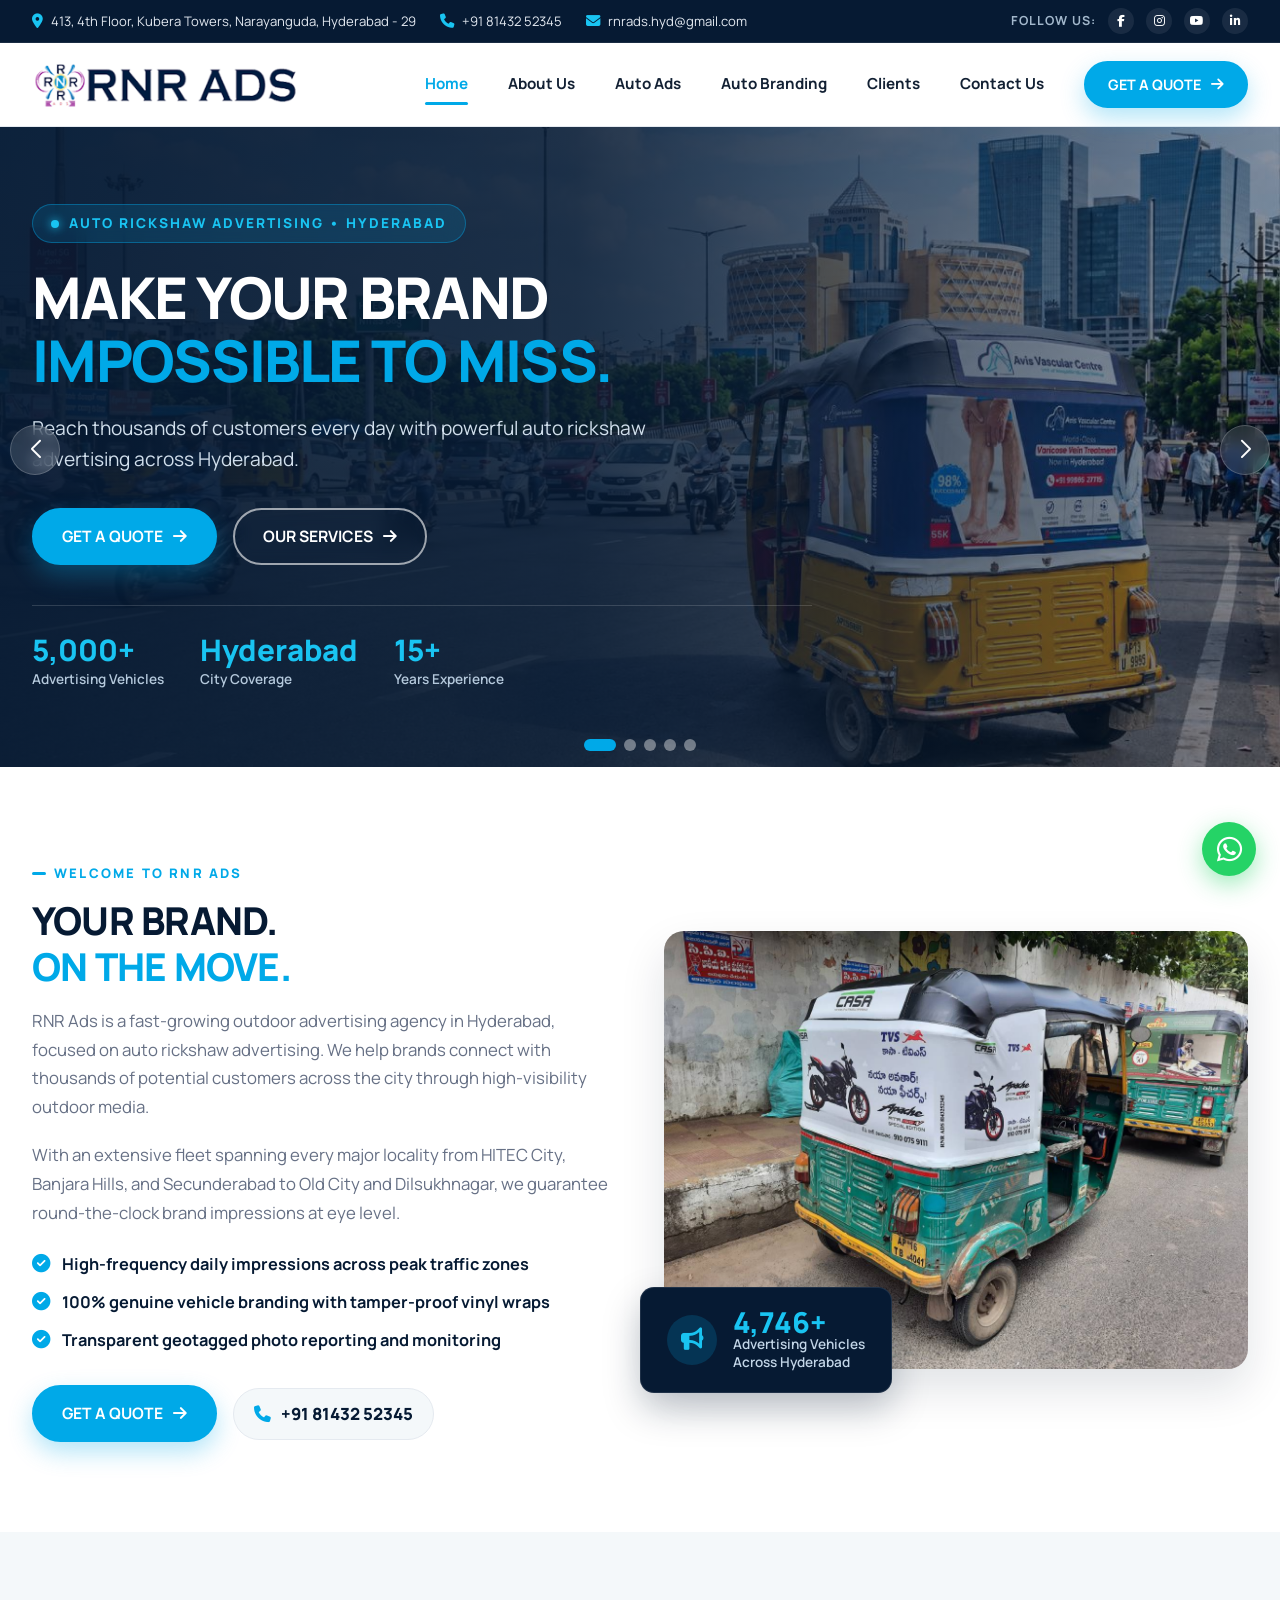
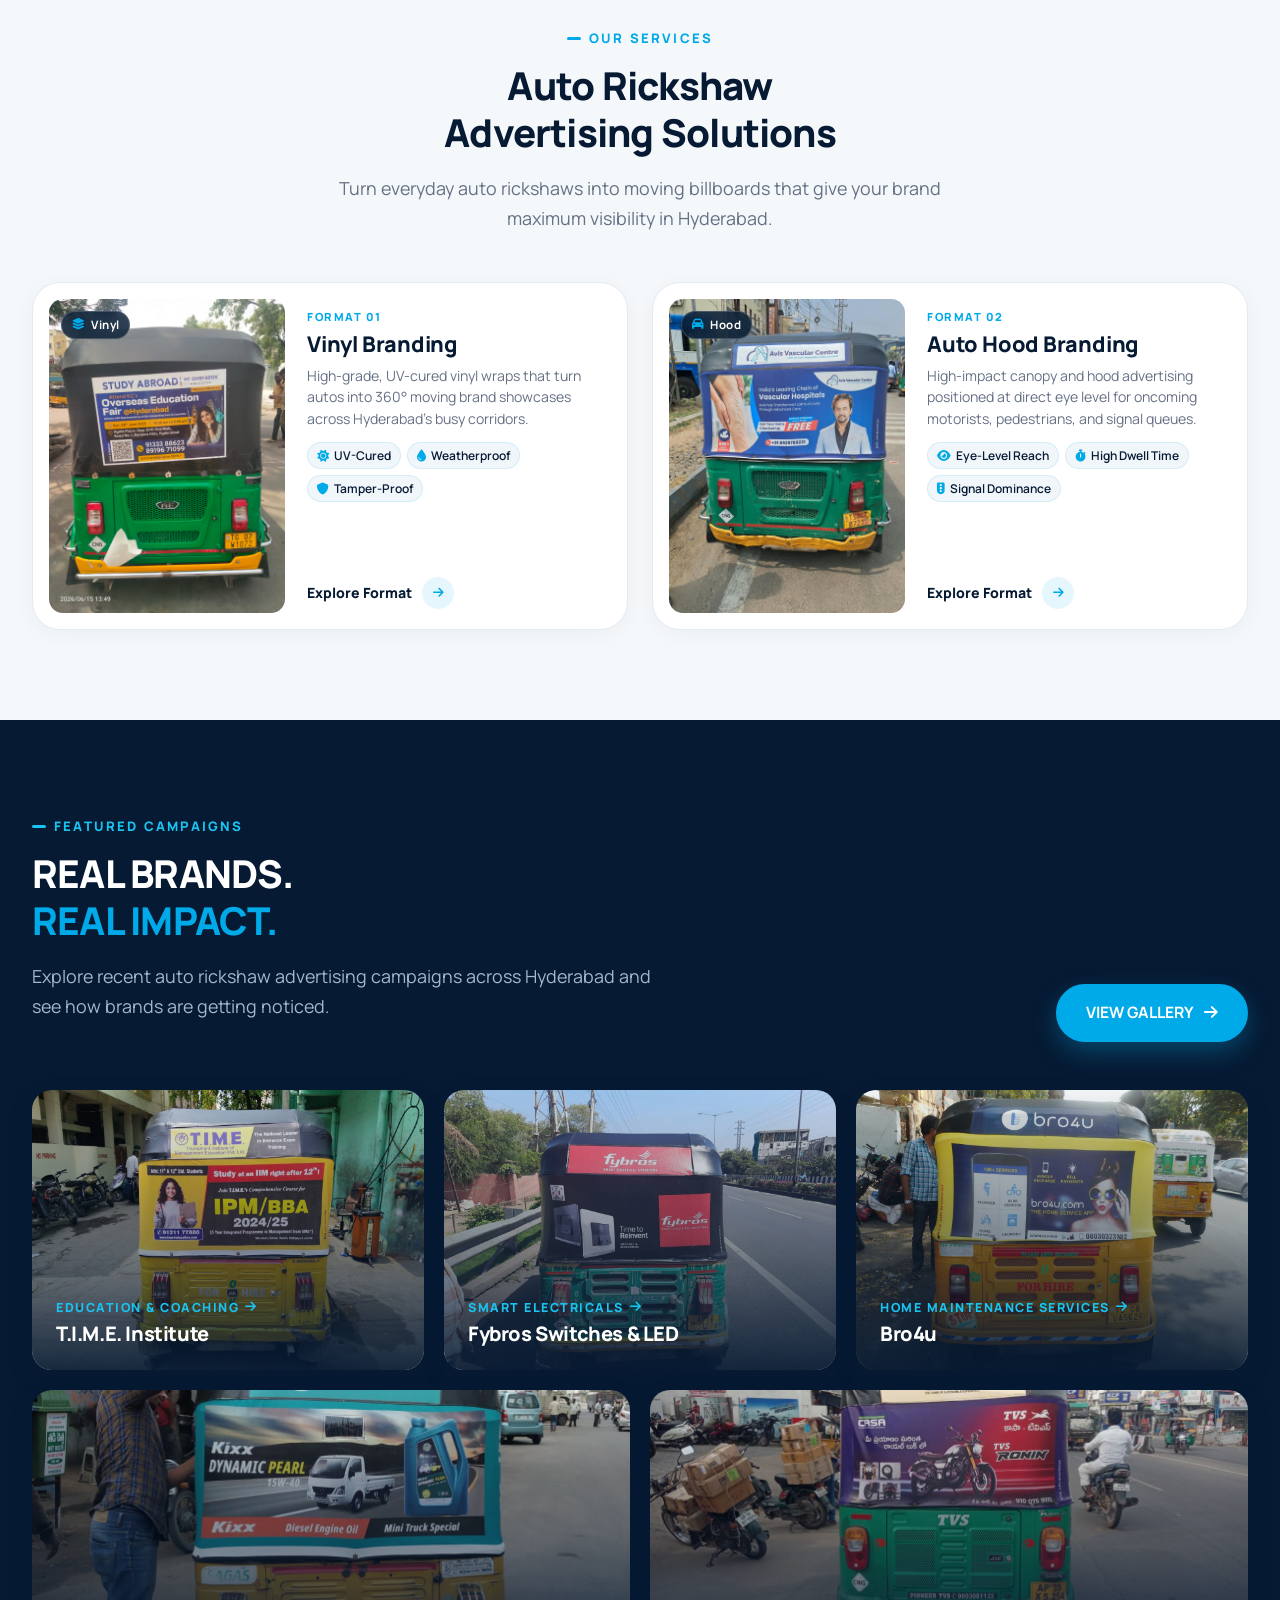
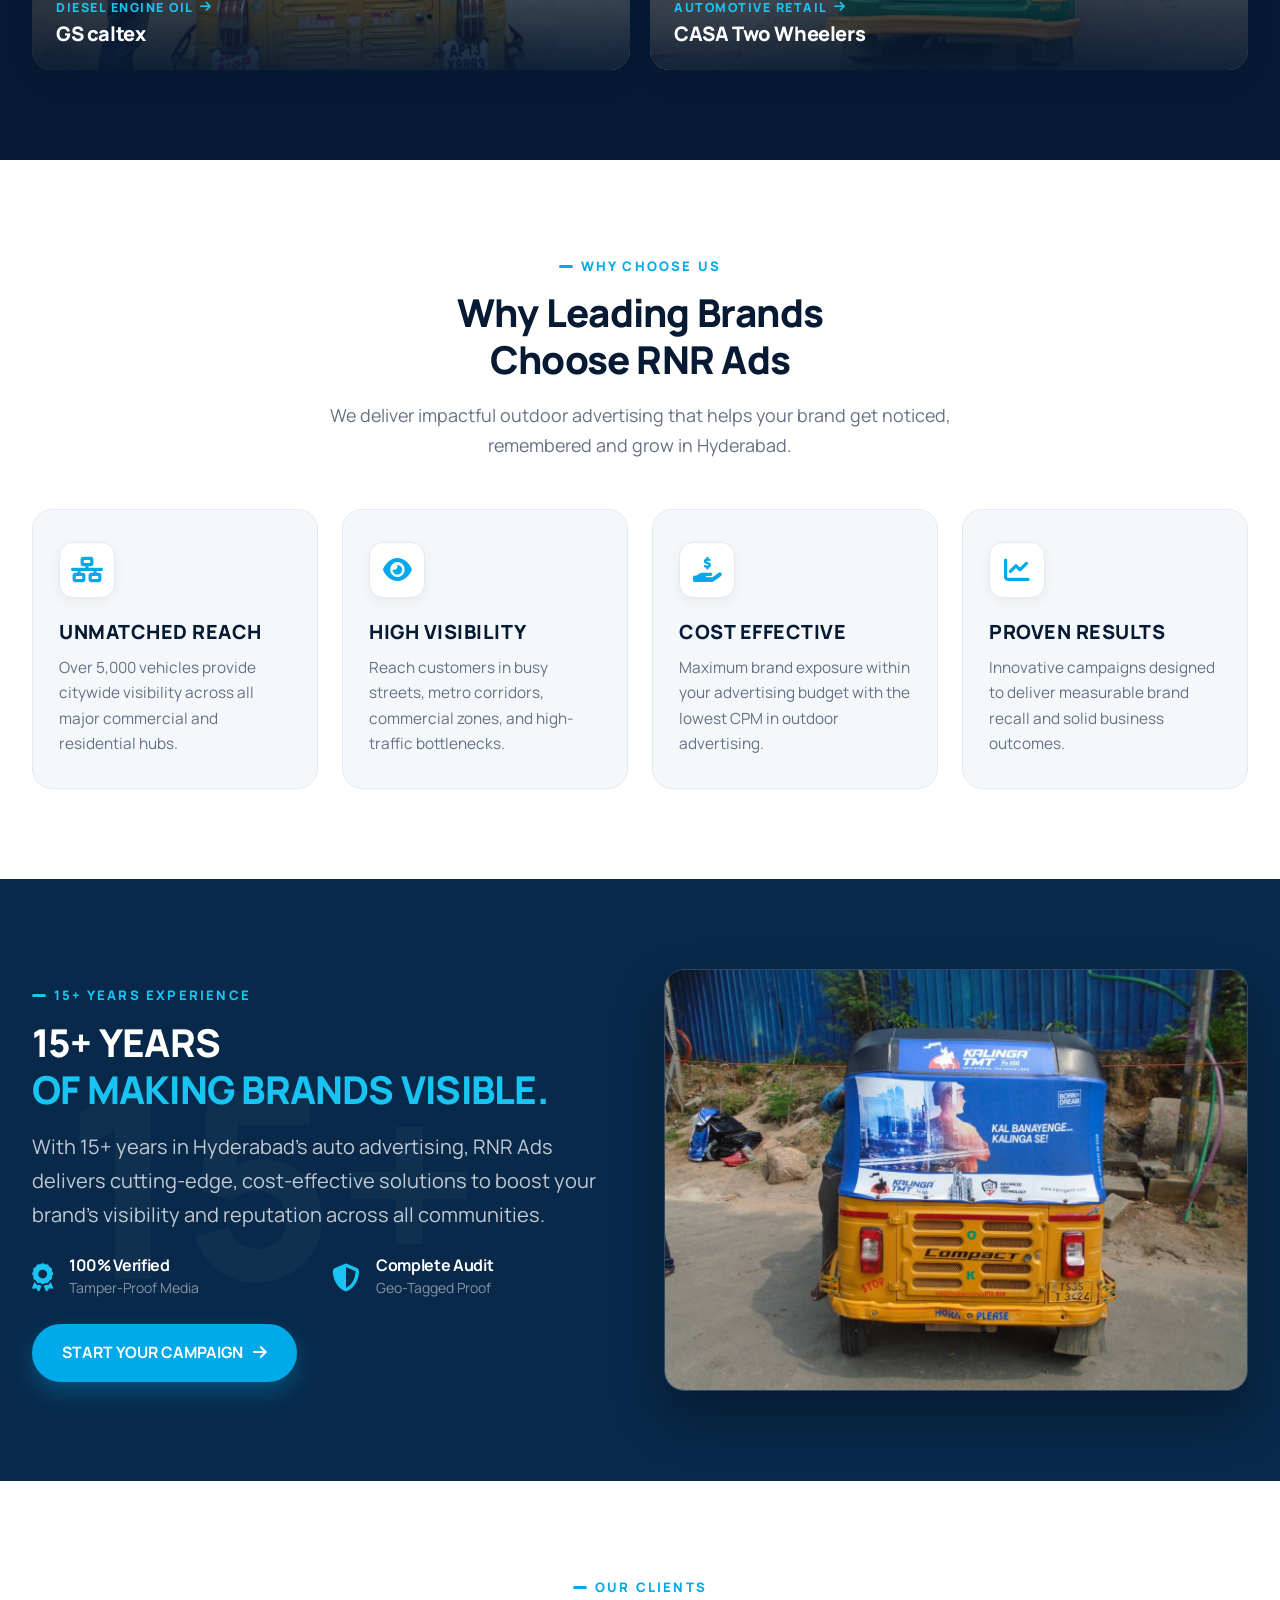
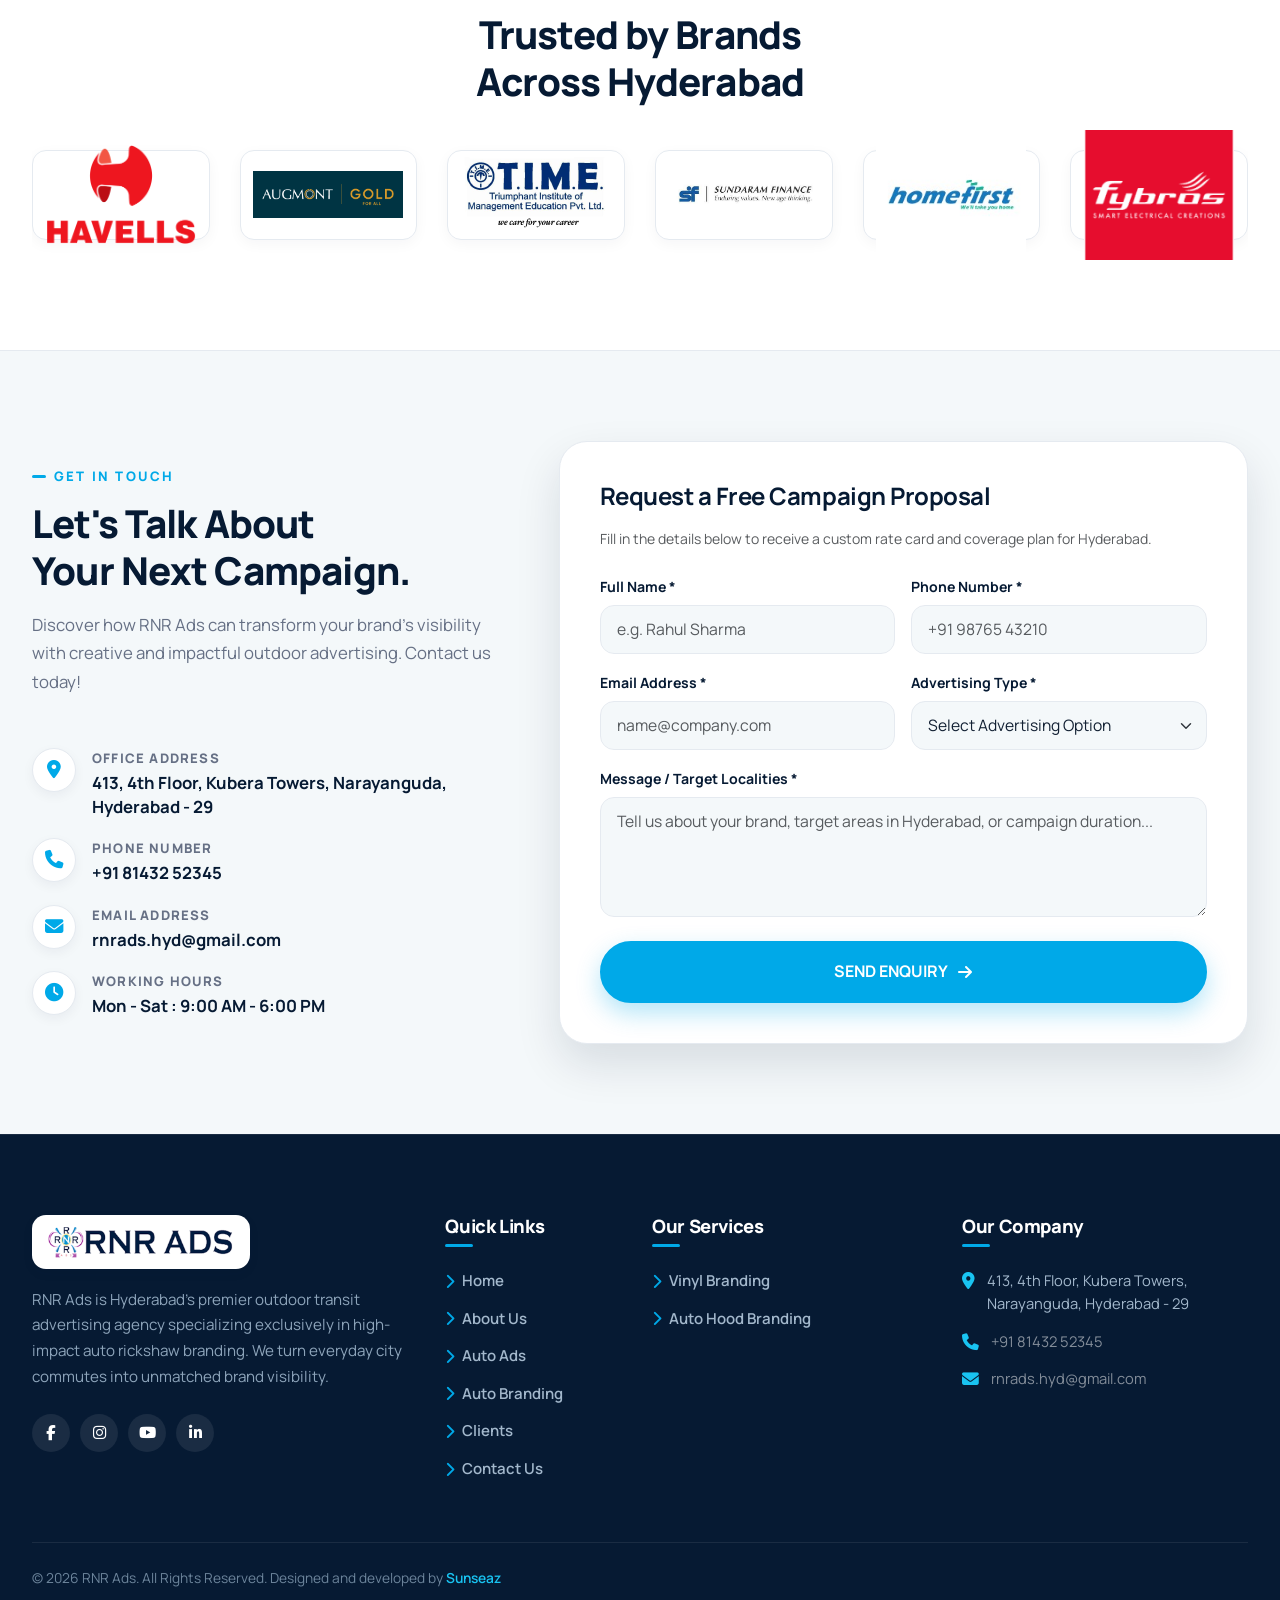
==== commit cc7da748: "updated one images and content" ====
--- a/index.html
+++ b/index.html
@@ -452,102 +452,74 @@
         </p>
       </div>
 
-      <!-- 4 Services Grid -->
-      <div class="row g-4">
-        <!-- CARD 1: Full Auto Branding -->
-        <div class="col-lg-3 col-md-6 col-12 animate-fade-up">
-          <div class="service-card">
-            <div class="service-card-img-wrap">
-              <img src="assets/images/service-havells.jpg" alt="Auto Branding Hyderabad" class="service-card-img"
+      <!-- 2 Services Grid (Modern Compact) -->
+      <div class="row g-4 justify-content-center">
+        <!-- CARD 1: Vinyl Branding -->
+        <div class="col-lg-6 col-12 animate-fade-up">
+          <a href="auto-branding.html" class="modern-service-card" aria-label="Vinyl Branding Details">
+            <div class="modern-service-media">
+              <img src="assets/images/Vinyl branding.jpeg" alt="Vinyl Branding Hyderabad" class="modern-service-img"
                 loading="lazy">
-              <span class="service-card-tag">Full Wrap</span>
-            </div>
-            <div class="service-card-body">
-              <div class="service-card-icon">
-                <i class="fa-solid fa-car"></i>
-              </div>
-              <h3 class="service-card-title">Auto Branding</h3>
-              <p class="service-card-text">
-                Complete hood, canopy, and side wrap branding that transforms auto rickshaws into 360° moving brand
-                showcases.
-              </p>
-              <a href="auto-branding.html#full-branding" class="service-card-link">
-                Learn More <i class="fa-solid fa-arrow-right"></i>
-              </a>
-            </div>
-          </div>
-        </div>
-
-        <!-- CARD 2: Side Panel Ads -->
-        <div class="col-lg-3 col-md-6 col-12 animate-fade-up" style="transition-delay: 0.1s;">
-          <div class="service-card">
-            <div class="service-card-img-wrap">
-              <img src="assets/images/service-eshaivf.jpg" alt="Side Panel Advertising" class="service-card-img"
+              <span class="modern-service-badge">
+                <i class="fa-solid fa-layer-group text-cyan"></i>
+                <span>Vinyl</span>
+              </span>
+            </div>
+            <div class="modern-service-content">
+              <div>
+                <span class="service-kicker">FORMAT 01</span>
+                <h3 class="modern-service-title">Vinyl Branding</h3>
+                <p class="modern-service-desc">
+                  High-grade, UV-cured vinyl wraps that turn autos into 360° moving brand showcases across Hyderabad's busy corridors.
+                </p>
+                <div class="modern-service-features">
+                  <span class="modern-feature-pill"><i class="fa-solid fa-sun text-cyan"></i> UV-Cured</span>
+                  <span class="modern-feature-pill"><i class="fa-solid fa-droplet text-cyan"></i> Weatherproof</span>
+                  <span class="modern-feature-pill"><i class="fa-solid fa-shield text-cyan"></i> Tamper-Proof</span>
+                </div>
+              </div>
+              <div class="modern-service-footer">
+                <span class="modern-service-btn">
+                  <span>Explore Format</span>
+                  <span class="btn-circle-icon"><i class="fa-solid fa-arrow-right"></i></span>
+                </span>
+              </div>
+            </div>
+          </a>
+        </div>
+
+        <!-- CARD 2: Auto Hood Branding -->
+        <div class="col-lg-6 col-12 animate-fade-up" style="transition-delay: 0.1s;">
+          <a href="auto-branding.html" class="modern-service-card" aria-label="Auto Hood Branding Details">
+            <div class="modern-service-media">
+              <img src="assets/images/auto hood branding.jpeg" alt="Auto Hood Branding Hyderabad" class="modern-service-img"
                 loading="lazy">
-              <span class="service-card-tag">Side Panel</span>
-            </div>
-            <div class="service-card-body">
-              <div class="service-card-icon">
-                <i class="fa-solid fa-border-all"></i>
-              </div>
-              <h3 class="service-card-title">Side Panel Ads</h3>
-              <p class="service-card-text">
-                High-impact side panel vinyl ads directly visible to pedestrians, drivers, and commuters in parallel
-                traffic lanes.
-              </p>
-              <a href="auto-branding.html#side-panel" class="service-card-link">
-                Learn More <i class="fa-solid fa-arrow-right"></i>
-              </a>
-            </div>
-          </div>
-        </div>
-
-        <!-- CARD 3: Rear Panel Ads -->
-        <div class="col-lg-3 col-md-6 col-12 animate-fade-up" style="transition-delay: 0.2s;">
-          <div class="service-card">
-            <div class="service-card-img-wrap">
-              <img src="assets/images/service-rear-panel.jpg" alt="Rear Panel Auto Ads" class="service-card-img"
-                loading="lazy">
-              <span class="service-card-tag">Rear Back</span>
-            </div>
-            <div class="service-card-body">
-              <div class="service-card-icon">
-                <i class="fa-solid fa-rectangle-ad"></i>
-              </div>
-              <h3 class="service-card-title">Rear Panel Ads</h3>
-              <p class="service-card-text">
-                Captive advertising on the back cover of auto rickshaws, commanding long dwell times at traffic signals
-                and junctions.
-              </p>
-              <a href="auto-branding.html#rear-panel" class="service-card-link">
-                Learn More <i class="fa-solid fa-arrow-right"></i>
-              </a>
-            </div>
-          </div>
-        </div>
-
-        <!-- CARD 4: Campaign Planning -->
-        <div class="col-lg-3 col-md-6 col-12 animate-fade-up" style="transition-delay: 0.3s;">
-          <div class="service-card">
-            <div class="service-card-img-wrap">
-              <img src="assets/images/service-gscaltex.jpg" alt="Auto Advertising Campaign Planning"
-                class="service-card-img" loading="lazy">
-              <span class="service-card-tag">Campaign Fleet</span>
-            </div>
-            <div class="service-card-body">
-              <div class="service-card-icon">
-                <i class="fa-solid fa-route"></i>
-              </div>
-              <h3 class="service-card-title">Campaign Planning</h3>
-              <p class="service-card-text">
-                End-to-end route targeting, fleet scaling, geotagged proof of execution, and maintenance throughout
-                Hyderabad.
-              </p>
-              <a href="auto-branding.html#campaign-planning" class="service-card-link">
-                Learn More <i class="fa-solid fa-arrow-right"></i>
-              </a>
-            </div>
-          </div>
+              <span class="modern-service-badge">
+                <i class="fa-solid fa-car text-cyan"></i>
+                <span>Hood</span>
+              </span>
+            </div>
+            <div class="modern-service-content">
+              <div>
+                <span class="service-kicker">FORMAT 02</span>
+                <h3 class="modern-service-title">Auto Hood Branding</h3>
+                <p class="modern-service-desc">
+                  High-impact canopy and hood advertising positioned at direct eye level for oncoming motorists, pedestrians, and signal queues.
+                </p>
+                <div class="modern-service-features">
+                  <span class="modern-feature-pill"><i class="fa-solid fa-eye text-cyan"></i> Eye-Level Reach</span>
+                  <span class="modern-feature-pill"><i class="fa-solid fa-stopwatch text-cyan"></i> High Dwell Time</span>
+                  <span class="modern-feature-pill"><i class="fa-solid fa-traffic-light text-cyan"></i> Signal Dominance</span>
+                </div>
+              </div>
+              <div class="modern-service-footer">
+                <span class="modern-service-btn">
+                  <span>Explore Format</span>
+                  <span class="btn-circle-icon"><i class="fa-solid fa-arrow-right"></i></span>
+                </span>
+              </div>
+            </div>
+          </a>
         </div>
       </div>
     </div>
@@ -603,23 +575,23 @@
 
         <!-- 3. E-Commerce / Fintech -->
         <div class="gallery-item col-span-4 animate-fade-up" style="transition-delay: 0.2s;">
-          <img src="assets/images/gallery-capitalnow.jpg" alt="Capital Now Personal Loans Auto Ads" loading="lazy">
+          <img src="assets/images/gallery-bro4u.jpg" alt="bro4u" loading="lazy">
           <div class="gallery-item-overlay">
             <span class="gallery-category-badge">
-              Fintech & Loans <i class="fa-solid fa-arrow-right"></i>
+              Home Maintenance Services <i class="fa-solid fa-arrow-right"></i>
             </span>
-            <h3 class="gallery-title">Capital Now Loans</h3>
+            <h3 class="gallery-title">Bro4u</h3>
           </div>
         </div>
 
         <!-- 4. Aviation / Academy -->
         <div class="gallery-item col-span-6 animate-fade-up" style="transition-delay: 0.3s;">
-          <img src="assets/images/gallery-nestavia.jpg" alt="NEST AVIA Aviation Academy Auto Ads" loading="lazy">
+          <img src="assets/images/gallery-gscaltex.jpg" alt="gscaltex" loading="lazy">
           <div class="gallery-item-overlay">
             <span class="gallery-category-badge">
-              Aviation Academy <i class="fa-solid fa-arrow-right"></i>
+              Diesel Engine Oil <i class="fa-solid fa-arrow-right"></i>
             </span>
-            <h3 class="gallery-title">NEST AVIA Academy</h3>
+            <h3 class="gallery-title">GS caltex</h3>
           </div>
         </div>
 
@@ -961,11 +933,8 @@
                   <label class="form-label form-label-custom" for="contactService">Advertising Type *</label>
                   <select class="form-select form-select-custom" id="contactService" name="service" required>
                     <option value="" selected disabled>Select Advertising Option</option>
-                    <option value="Auto Branding">Full Auto Branding</option>
-                    <option value="Side Panel Advertising">Side Panel Advertising</option>
-                    <option value="Rear Panel Advertising">Rear Panel Advertising</option>
-                    <option value="Full Auto Branding">Full Auto Branding</option>
-                    <option value="Campaign Planning">Campaign Planning & Fleet Target</option>
+                    <option value="auto hood branding">auto hood branding</option>
+                    <option value="vinyl branding">vinyl branding</option>
                   </select>
                   <div class="invalid-feedback-custom">Please select an advertising type.</div>
                 </div>
@@ -1037,14 +1006,10 @@
         <div class="col-lg-3 col-md-6 col-6">
           <h4 class="footer-heading">Our Services</h4>
           <ul class="footer-links-list">
-            <li><a href="auto-branding.html#full-branding"><i class="fa-solid fa-chevron-right text-cyan fs-xs"></i>
-                Auto Branding</a></li>
-            <li><a href="auto-branding.html#side-panel"><i class="fa-solid fa-chevron-right text-cyan fs-xs"></i> Side
-                Panel Ads</a></li>
-            <li><a href="auto-branding.html#rear-panel"><i class="fa-solid fa-chevron-right text-cyan fs-xs"></i> Rear
-                Panel Ads</a></li>
-            <li><a href="auto-branding.html#campaign-planning"><i class="fa-solid fa-chevron-right text-cyan fs-xs"></i>
-                Campaign Planning</a></li>
+            <li><a href="auto-branding.html#vinyl-branding"><i class="fa-solid fa-chevron-right text-cyan fs-xs"></i>
+                Vinyl Branding</a></li>
+            <li><a href="auto-branding.html#auto-hood-branding"><i class="fa-solid fa-chevron-right text-cyan fs-xs"></i>
+                Auto Hood Branding</a></li>
           </ul>
         </div>
 
@@ -1138,10 +1103,8 @@
                 <label for="modalService" class="form-label">Ad Format <span class="text-danger">*</span></label>
                 <select class="form-select" id="modalService" required>
                   <option value="" selected disabled>Select format...</option>
-                  <option value="Full Auto Branding (360° Wrap)">Full Auto Branding (360° Wrap)</option>
-                  <option value="Rear Panel Hood Branding">Rear Panel Hood Branding</option>
-                  <option value="Side Panel Ads">Side Panel Ads</option>
-                  <option value="City-Wide Fleet Campaign">City-Wide Fleet Campaign</option>
+                  <option value="auto hood branding">auto hood branding</option>
+                  <option value="vinyl branding">vinyl branding</option>
                 </select>
                 <div class="invalid-feedback">Please select an ad format.</div>
               </div>
--- a/css/style.css
+++ b/css/style.css
@@ -287,6 +287,50 @@
   border-color: var(--cyan);
 }
 
+/* Contact CTA Direct Action Buttons (Phone & WhatsApp) */
+.contact-cta-btn-group {
+  display: flex;
+  flex-wrap: wrap;
+  align-items: center;
+  gap: 14px;
+}
+
+.contact-cta-phone {
+  white-space: nowrap;
+}
+
+.btn-whatsapp-direct,
+.contact-cta-btn-group .btn-success {
+  display: inline-flex;
+  align-items: center;
+  justify-content: center;
+  gap: 8px;
+  background-color: #25D366 !important;
+  border: 2px solid #25D366 !important;
+  color: #ffffff !important;
+  font-family: var(--font-main);
+  font-weight: 700;
+  font-size: 0.98rem;
+  padding: 14px 28px;
+  border-radius: var(--radius-full);
+  box-shadow: 0 4px 14px rgba(37, 211, 102, 0.32);
+  transition: var(--transition-smooth);
+  cursor: pointer;
+  text-decoration: none;
+  white-space: nowrap;
+}
+
+.btn-whatsapp-direct:hover,
+.btn-whatsapp-direct:focus,
+.contact-cta-btn-group .btn-success:hover,
+.contact-cta-btn-group .btn-success:focus {
+  background-color: #1ebc59 !important;
+  border-color: #1ebc59 !important;
+  color: #ffffff !important;
+  transform: translateY(-2px);
+  box-shadow: 0 10px 24px rgba(37, 211, 102, 0.42);
+}
+
 /* ============================================================
    TOP INFORMATION BAR
 ============================================================ */
@@ -829,6 +873,29 @@
   font-size: 1.15rem;
 }
 
+/* Service Format Detailed Images (auto-branding.html) */
+.format-img-wrapper {
+  position: relative;
+  border-radius: var(--radius-lg);
+  overflow: hidden;
+  box-shadow: var(--shadow-lg);
+  background: #f1f5f9;
+}
+
+.format-detail-img {
+  width: 100%;
+  max-height: 500px;
+  object-fit: cover;
+  object-position: center;
+  display: block;
+  border-radius: var(--radius-lg);
+  transition: transform 0.6s cubic-bezier(0.16, 1, 0.3, 1);
+}
+
+.format-img-wrapper:hover .format-detail-img {
+  transform: scale(1.03);
+}
+
 /* ============================================================
    SERVICES SECTION
 ============================================================ */
@@ -953,6 +1020,186 @@
 }
 
 /* ============================================================
+   MODERN COMPACT 2-SERVICE SHOWCASE
+============================================================ */
+a.modern-service-card {
+  text-decoration: none;
+  color: inherit;
+  display: flex;
+  height: 100%;
+}
+
+.modern-service-card {
+  background: var(--card-bg);
+  border-radius: var(--radius-xl);
+  border: 1px solid var(--border);
+  padding: 16px;
+  display: flex;
+  flex-direction: row;
+  align-items: stretch;
+  gap: 22px;
+  box-shadow: 0 4px 20px rgba(6, 26, 51, 0.04);
+  transition: all 0.35s cubic-bezier(0.16, 1, 0.3, 1);
+  height: 100%;
+  position: relative;
+  overflow: hidden;
+}
+
+.modern-service-card:hover {
+  transform: translateY(-4px);
+  border-color: rgba(0, 169, 232, 0.45);
+  box-shadow: 0 16px 36px rgba(0, 169, 232, 0.12), 0 2px 8px rgba(6, 26, 51, 0.04);
+}
+
+.modern-service-media {
+  flex: 0 0 42%;
+  max-width: 42%;
+  position: relative;
+  border-radius: var(--radius-md);
+  overflow: hidden;
+  min-height: 220px;
+  background: #EEF3F7;
+}
+
+.modern-service-img {
+  width: 100%;
+  height: 100%;
+  object-fit: cover;
+  object-position: center;
+  display: block;
+  transition: transform 0.6s cubic-bezier(0.16, 1, 0.3, 1);
+}
+
+.modern-service-card:hover .modern-service-img {
+  transform: scale(1.08);
+}
+
+.modern-service-badge {
+  position: absolute;
+  top: 12px;
+  left: 12px;
+  display: inline-flex;
+  align-items: center;
+  gap: 6px;
+  background: rgba(6, 26, 51, 0.82);
+  backdrop-filter: blur(8px);
+  -webkit-backdrop-filter: blur(8px);
+  color: var(--white);
+  font-size: 0.72rem;
+  font-weight: 700;
+  letter-spacing: 0.4px;
+  padding: 4px 10px;
+  border-radius: var(--radius-full);
+  border: 1px solid rgba(255, 255, 255, 0.18);
+  z-index: 2;
+}
+
+.modern-service-content {
+  flex: 1 1 58%;
+  display: flex;
+  flex-direction: column;
+  justify-content: space-between;
+  padding: 4px 8px 4px 0;
+}
+
+.service-kicker {
+  display: inline-block;
+  font-size: 0.7rem;
+  font-weight: 800;
+  text-transform: uppercase;
+  letter-spacing: 1.5px;
+  color: var(--cyan);
+  margin-bottom: 4px;
+}
+
+.modern-service-title {
+  font-size: 1.35rem;
+  font-weight: 800;
+  color: var(--navy);
+  margin: 0 0 8px 0;
+  line-height: 1.25;
+  letter-spacing: -0.01em;
+  transition: color 0.2s ease;
+}
+
+.modern-service-card:hover .modern-service-title {
+  color: var(--cyan);
+}
+
+.modern-service-desc {
+  font-size: 0.88rem;
+  color: var(--muted);
+  line-height: 1.55;
+  margin-bottom: 12px;
+}
+
+.modern-service-features {
+  display: flex;
+  flex-wrap: wrap;
+  gap: 6px;
+  margin-bottom: 14px;
+}
+
+.modern-feature-pill {
+  display: inline-flex;
+  align-items: center;
+  gap: 5px;
+  background: #F1F6FA;
+  color: var(--navy);
+  font-size: 0.75rem;
+  font-weight: 600;
+  padding: 3px 9px;
+  border-radius: var(--radius-full);
+  border: 1px solid rgba(0, 169, 232, 0.12);
+  transition: var(--transition-fast);
+}
+
+.modern-service-card:hover .modern-feature-pill {
+  background: rgba(0, 169, 232, 0.08);
+  border-color: rgba(0, 169, 232, 0.25);
+}
+
+.modern-service-footer {
+  margin-top: auto;
+  display: flex;
+  align-items: center;
+  justify-content: flex-start;
+}
+
+.modern-service-btn {
+  display: inline-flex;
+  align-items: center;
+  gap: 10px;
+  color: var(--navy);
+  font-size: 0.88rem;
+  font-weight: 800;
+  transition: var(--transition-fast);
+}
+
+.modern-service-btn .btn-circle-icon {
+  width: 32px;
+  height: 32px;
+  border-radius: var(--radius-full);
+  background: rgba(0, 169, 232, 0.1);
+  color: var(--cyan);
+  display: inline-flex;
+  align-items: center;
+  justify-content: center;
+  font-size: 0.76rem;
+  transition: all 0.25s ease;
+}
+
+.modern-service-card:hover .modern-service-btn {
+  color: var(--cyan);
+}
+
+.modern-service-card:hover .modern-service-btn .btn-circle-icon {
+  background: var(--cyan);
+  color: var(--white);
+  transform: translateX(4px);
+}
+
+/* ============================================================
    FEATURED WORK / GALLERY (DARK NAVY)
 ============================================================ */
 .featured-work-section {
@@ -1037,6 +1284,138 @@
       rgba(0, 169, 232, 0.85) 0%,
       rgba(6, 26, 51, 0.65) 50%,
       rgba(6, 26, 51, 0.1) 100%);
+}
+
+/* ============================================================
+   CAMPAIGN SHOWCASE CARDS (clients.html)
+============================================================ */
+.campaign-showcase-card {
+  background: var(--white);
+  border-radius: var(--radius-lg);
+  border: 1px solid rgba(6, 26, 51, 0.08);
+  box-shadow: 0 4px 18px rgba(6, 26, 51, 0.04);
+  overflow: hidden;
+  display: flex;
+  flex-direction: column;
+  height: 100%;
+  transition: transform 0.35s cubic-bezier(0.16, 1, 0.3, 1), box-shadow 0.35s ease, border-color 0.35s ease;
+}
+
+.campaign-showcase-card:hover {
+  transform: translateY(-6px);
+  box-shadow: 0 16px 36px rgba(6, 26, 51, 0.12);
+  border-color: rgba(0, 169, 232, 0.28);
+}
+
+.campaign-card-media {
+  position: relative;
+  width: 100%;
+  height: 240px;
+  overflow: hidden;
+  background: #EEF3F7;
+}
+
+.campaign-card-media-lg {
+  height: 270px;
+}
+
+.campaign-card-img {
+  width: 100%;
+  height: 100%;
+  object-fit: cover;
+  object-position: center;
+  display: block;
+  transition: transform 0.6s cubic-bezier(0.16, 1, 0.3, 1);
+}
+
+.campaign-showcase-card:hover .campaign-card-img {
+  transform: scale(1.06);
+}
+
+.campaign-format-badge {
+  position: absolute;
+  top: 14px;
+  right: 14px;
+  display: inline-flex;
+  align-items: center;
+  gap: 6px;
+  background: rgba(6, 26, 51, 0.82);
+  backdrop-filter: blur(8px);
+  -webkit-backdrop-filter: blur(8px);
+  color: var(--white);
+  font-size: 0.72rem;
+  font-weight: 700;
+  letter-spacing: 0.3px;
+  padding: 4px 10px;
+  border-radius: var(--radius-full);
+  border: 1px solid rgba(255, 255, 255, 0.15);
+  z-index: 2;
+}
+
+.campaign-card-body {
+  padding: 22px 24px;
+  display: flex;
+  flex-direction: column;
+  flex-grow: 1;
+}
+
+.campaign-category-tag {
+  display: inline-flex;
+  align-items: center;
+  font-size: 0.75rem;
+  font-weight: 800;
+  color: var(--cyan);
+  text-transform: uppercase;
+  letter-spacing: 0.8px;
+}
+
+.campaign-reach-tag {
+  display: inline-flex;
+  align-items: center;
+  font-size: 0.74rem;
+  font-weight: 700;
+  color: var(--navy);
+  background: #f1f6fa;
+  padding: 2px 8px;
+  border-radius: var(--radius-full);
+}
+
+.campaign-card-title {
+  font-size: 1.18rem;
+  font-weight: 800;
+  color: var(--navy);
+  margin: 10px 0 8px 0;
+  line-height: 1.3;
+  transition: color 0.2s ease;
+}
+
+.campaign-showcase-card:hover .campaign-card-title {
+  color: var(--cyan);
+}
+
+.campaign-card-text {
+  font-size: 0.88rem;
+  color: var(--muted);
+  line-height: 1.55;
+  margin-bottom: 16px;
+  flex-grow: 1;
+}
+
+.campaign-card-footer {
+  margin-top: auto;
+  padding-top: 12px;
+  border-top: 1px solid rgba(6, 26, 51, 0.06);
+  display: flex;
+  align-items: center;
+  justify-content: space-between;
+}
+
+.campaign-location-text {
+  font-size: 0.78rem;
+  font-weight: 600;
+  color: #64748b;
+  display: inline-flex;
+  align-items: center;
 }
 
 /* ============================================================
@@ -2124,7 +2503,7 @@
 .auto-gallery-img {
   width: 100%;
   height: 100%;
-  object-fit: cover;
+  /* object-fit: cover; */
   display: block;
   transition: transform 0.6s cubic-bezier(0.16, 1, 0.3, 1);
 }
@@ -2136,11 +2515,13 @@
 .auto-gallery-overlay {
   position: absolute;
   inset: 0;
-  background: linear-gradient(to top, rgba(6, 26, 51, 0.88) 0%, rgba(6, 26, 51, 0.35) 50%, rgba(6, 26, 51, 0.05) 100%);
+  background: rgba(6, 26, 51, 0.45);
+  backdrop-filter: blur(2px);
+  -webkit-backdrop-filter: blur(2px);
   opacity: 0;
   display: flex;
-  flex-direction: column;
-  justify-content: space-between;
+  align-items: center;
+  justify-content: center;
   padding: 20px;
   transition: opacity 0.35s ease;
 }
@@ -2150,17 +2531,16 @@
 }
 
 .auto-gallery-zoom-badge {
-  align-self: flex-end;
-  width: 42px;
-  height: 42px;
+  width: 48px;
+  height: 48px;
   border-radius: 50%;
   background: rgba(255, 255, 255, 0.95);
   color: var(--navy);
   display: flex;
   align-items: center;
   justify-content: center;
-  font-size: 1.1rem;
-  box-shadow: 0 4px 12px rgba(0, 0, 0, 0.2);
+  font-size: 1.15rem;
+  box-shadow: 0 4px 14px rgba(0, 0, 0, 0.25);
   transform: scale(0.8);
   transition: transform 0.3s cubic-bezier(0.16, 1, 0.3, 1), background-color 0.2s ease, color 0.2s ease;
 }
@@ -2336,7 +2716,7 @@
 
 .rnr-lb-img {
   max-width: 100%;
-  max-height: 72vh;
+  max-height: 84vh;
   object-fit: contain;
   border-radius: 12px;
   box-shadow: 0 25px 60px rgba(0, 0, 0, 0.65), 0 0 0 1px rgba(255, 255, 255, 0.1);
--- a/css/responsive.css
+++ b/css/responsive.css
@@ -9,9 +9,11 @@
   .hero-heading {
     font-size: 4.2rem;
   }
+
   .hero-swiper {
     height: 680px;
   }
+
   .gallery-item {
     height: 320px;
   }
@@ -22,6 +24,7 @@
   .hero-heading {
     font-size: 3.6rem;
   }
+
   .section-title {
     font-size: 2.4rem;
   }
@@ -33,17 +36,60 @@
     padding-left: 24px;
     padding-right: 24px;
   }
+
   .hero-heading {
     font-size: 3.2rem;
   }
+
   .hero-swiper {
     height: 600px;
   }
+
   .section-title {
     font-size: 2.2rem;
   }
+
   .gallery-item {
     height: 250px;
+  }
+
+  /* Modern Service Cards */
+  .modern-service-card {
+    gap: 16px;
+    padding: 14px;
+  }
+
+  .modern-service-media {
+    flex: 0 0 40%;
+    max-width: 40%;
+    min-height: 200px;
+  }
+
+  .modern-service-title {
+    font-size: 1.22rem;
+  }
+
+  .modern-service-desc {
+    font-size: 0.84rem;
+    margin-bottom: 8px;
+  }
+
+  .modern-feature-pill {
+    font-size: 0.72rem;
+    padding: 2px 7px;
+  }
+
+  /* Contact CTA Direct Buttons Laptop */
+  .contact-cta-btn-group {
+    gap: 10px;
+  }
+
+  .contact-cta-btn-group .btn-cyan,
+  .contact-cta-btn-group .btn-whatsapp-direct,
+  .contact-cta-btn-group .btn-success {
+    padding: 12px 18px;
+    font-size: 0.90rem;
+    gap: 6px;
   }
 }
 
@@ -58,14 +104,17 @@
   .top-bar-social {
     display: none;
   }
+
   .top-bar-inner {
     justify-content: center;
   }
+
   .top-bar-contact {
     gap: 16px;
     flex-wrap: wrap;
     justify-content: center;
   }
+
   .top-bar-item.location-item {
     display: none;
   }
@@ -128,15 +177,19 @@
   .hero-swiper {
     height: 560px;
   }
+
   .hero-heading {
     font-size: 2.6rem;
   }
+
   .hero-desc {
     font-size: 1.05rem;
   }
+
   .hero-stats-row {
     gap: 20px;
   }
+
   .hero-stat-number {
     font-size: 1.6rem;
   }
@@ -154,15 +207,19 @@
     grid-template-columns: repeat(6, 1fr);
     gap: 16px;
   }
+
   .gallery-item.col-span-4 {
     grid-column: span 3;
   }
+
   .gallery-item.col-span-6 {
     grid-column: span 3;
   }
+
   .gallery-item.col-span-12 {
     grid-column: span 6;
   }
+
   .gallery-item {
     height: 220px;
   }
@@ -171,6 +228,7 @@
   .exp-watermark {
     font-size: 160px;
   }
+
   .exp-img-wrap img {
     height: 340px;
     margin-top: 30px;
@@ -180,8 +238,35 @@
   .contact-info-card {
     margin-bottom: 30px;
   }
+
+  .contact-cta-btn-group {
+    margin-bottom: 24px;
+    gap: 14px;
+  }
+
+  .contact-cta-btn-group .btn-cyan,
+  .contact-cta-btn-group .btn-whatsapp-direct,
+  .contact-cta-btn-group .btn-success {
+    padding: 13px 24px;
+    font-size: 0.95rem;
+  }
+
   .contact-form-card {
     padding: 30px 24px;
+  }
+
+  .format-detail-img {
+    max-height: 420px;
+  }
+
+  /* Campaign Showcase Cards Tablet */
+  .campaign-card-media,
+  .campaign-card-media-lg {
+    height: 220px;
+  }
+
+  .campaign-card-body {
+    padding: 18px 20px;
   }
 
   /* Footer */
@@ -190,6 +275,22 @@
     gap: 12px;
     text-align: center;
   }
+
+  /* Modern Service Cards Tablet */
+  .modern-service-card {
+    padding: 16px;
+    gap: 22px;
+  }
+
+  .modern-service-media {
+    flex: 0 0 38%;
+    max-width: 38%;
+    min-height: 220px;
+  }
+
+  .modern-service-title {
+    font-size: 1.35rem;
+  }
 }
 
 /* --- Mobile Landscape & Large Phones (576px - 767px) --- */
@@ -198,38 +299,82 @@
     padding-top: 65px;
     padding-bottom: 65px;
   }
+
   .container-custom {
     padding-left: 20px;
     padding-right: 20px;
   }
+
   .section-title {
     font-size: 1.95rem;
   }
+
   .hero-swiper {
     height: 540px;
   }
+
   .hero-heading {
     font-size: 2.2rem;
   }
+
   .hero-swiper .swiper-button-prev,
   .hero-swiper .swiper-button-next {
     display: none !important;
   }
+
   .hero-stats-row {
     display: grid;
     grid-template-columns: repeat(2, 1fr);
     gap: 16px;
   }
+
   .gallery-grid {
     grid-template-columns: 1fr;
     gap: 14px;
   }
+
   .gallery-item.col-span-4,
   .gallery-item.col-span-6,
   .gallery-item.col-span-12 {
     grid-column: span 1;
     height: 240px;
   }
+
+  /* Modern Service Cards Mobile */
+  .modern-service-card {
+    flex-direction: column;
+    padding: 14px;
+    gap: 16px;
+    border-radius: var(--radius-lg);
+  }
+
+  .modern-service-media {
+    flex: 0 0 auto;
+    max-width: 100%;
+    width: 100%;
+    height: 200px;
+    min-height: 200px;
+  }
+
+  .modern-service-content {
+    padding: 4px 4px 6px;
+  }
+
+  .modern-service-title {
+    font-size: 1.28rem;
+  }
+
+  /* Contact CTA Direct Buttons Phablet */
+  .contact-cta-btn-group {
+    gap: 12px;
+  }
+
+  .contact-cta-btn-group .btn-cyan,
+  .contact-cta-btn-group .btn-whatsapp-direct,
+  .contact-cta-btn-group .btn-success {
+    padding: 12px 20px;
+    font-size: 0.92rem;
+  }
 }
 
 /* --- Mobile Portrait (Below 576px: 320px - 575px) --- */
@@ -238,6 +383,7 @@
     padding-top: 55px;
     padding-bottom: 55px;
   }
+
   .container-custom {
     padding-left: 18px;
     padding-right: 18px;
@@ -247,6 +393,7 @@
   .top-bar-contact .email-item {
     display: none;
   }
+
   .top-bar-inner {
     justify-content: center;
   }
@@ -255,40 +402,48 @@
   .hero-swiper {
     height: 580px;
   }
+
   .hero-badge {
     font-size: 0.74rem;
     padding: 6px 14px;
     letter-spacing: 1.2px;
   }
+
   .hero-heading {
     font-size: 1.9rem;
     line-height: 1.15;
   }
+
   .hero-desc {
     font-size: 0.95rem;
     line-height: 1.55;
     margin-bottom: 1.5rem;
   }
+
   .hero-btn-group {
     flex-direction: column;
     align-items: stretch;
     gap: 10px;
     margin-bottom: 1.5rem;
   }
+
   .hero-btn-group .btn-cyan,
   .hero-btn-group .btn-outline-white {
     width: 100%;
     padding: 12px 20px;
     font-size: 0.92rem;
   }
+
   .hero-stats-row {
     grid-template-columns: 1fr 1fr;
     gap: 14px;
     padding-top: 1.25rem;
   }
+
   .hero-stat-number {
     font-size: 1.45rem;
   }
+
   .hero-stat-label {
     font-size: 0.76rem;
   }
@@ -297,6 +452,7 @@
   .section-title {
     font-size: 1.75rem;
   }
+
   .section-subtitle {
     font-size: 0.98rem;
   }
@@ -309,6 +465,7 @@
     height: 48px;
     font-size: 1.5rem;
   }
+
   .back-to-top {
     bottom: 74px;
     right: 16px;
@@ -321,6 +478,7 @@
   .service-card-img-wrap {
     height: 180px;
   }
+
   .service-card-body {
     padding: 20px 18px;
   }
@@ -328,6 +486,26 @@
   /* Why Cards */
   .why-card {
     padding: 24px 20px;
+  }
+
+  /* Contact CTA Direct Buttons Mobile Portrait */
+  .contact-cta-btn-group {
+    flex-direction: column !important;
+    align-items: stretch !important;
+    width: 100%;
+    gap: 12px;
+    margin-bottom: 24px;
+  }
+
+  .contact-cta-btn-group .btn-cyan,
+  .contact-cta-btn-group .btn-whatsapp-direct,
+  .contact-cta-btn-group .btn-success {
+    width: 100% !important;
+    justify-content: center;
+    text-align: center;
+    padding: 13px 20px;
+    font-size: 0.94rem;
+    min-height: 48px;
   }
 
   /* Contact Form */
@@ -335,10 +513,70 @@
     padding: 24px 18px;
     border-radius: var(--radius-lg);
   }
+
+  .format-detail-img {
+    max-height: 320px;
+  }
+
+  /* Campaign Showcase Cards Mobile */
+  .campaign-card-media,
+  .campaign-card-media-lg {
+    height: 200px;
+  }
+
+  .campaign-card-body {
+    padding: 18px 18px;
+  }
+
+  .campaign-card-title {
+    font-size: 1.08rem;
+  }
+
   .form-control-custom,
   .form-select-custom {
     padding: 10px 14px;
     font-size: 0.92rem;
+  }
+
+  /* Modern Service Cards Small Mobile */
+  .modern-service-card {
+    padding: 12px;
+    gap: 14px;
+  }
+
+  .modern-service-media {
+    height: 180px;
+    min-height: 180px;
+  }
+
+  .modern-service-title {
+    font-size: 1.18rem;
+  }
+
+  .modern-service-desc {
+    font-size: 0.84rem;
+    line-height: 1.5;
+    margin-bottom: 10px;
+  }
+
+  .modern-service-features {
+    gap: 5px;
+    margin-bottom: 12px;
+  }
+
+  .modern-feature-pill {
+    font-size: 0.7rem;
+    padding: 2px 7px;
+  }
+
+  .modern-service-btn {
+    font-size: 0.84rem;
+  }
+
+  .modern-service-btn .btn-circle-icon {
+    width: 28px;
+    height: 28px;
+    font-size: 0.72rem;
   }
 }
 
@@ -348,31 +586,89 @@
     padding-top: 48px;
     padding-bottom: 48px;
   }
+
   .container-custom {
     padding-left: 14px;
     padding-right: 14px;
   }
+
   .hero-heading {
     font-size: 1.65rem;
   }
+
   .section-title {
     font-size: 1.55rem;
   }
+
   .hero-badge {
     font-size: 0.68rem;
     padding: 5px 10px;
   }
+
   .brand-logo-img {
     height: 36px;
   }
+
   .hero-stat-number {
     font-size: 1.3rem;
   }
+
   .hero-stat-label {
     font-size: 0.72rem;
   }
+
+  .contact-cta-btn-group {
+    gap: 10px;
+    margin-bottom: 20px;
+  }
+
+  .contact-cta-btn-group .btn-cyan,
+  .contact-cta-btn-group .btn-whatsapp-direct,
+  .contact-cta-btn-group .btn-success {
+    padding: 11px 14px;
+    font-size: 0.88rem;
+    min-height: 44px;
+  }
+
   .contact-form-card {
     padding: 20px 14px;
+  }
+
+  .format-detail-img {
+    max-height: 250px;
+  }
+
+  /* Campaign Showcase Cards Ultra-Small */
+  .campaign-card-media,
+  .campaign-card-media-lg {
+    height: 175px;
+  }
+
+  .campaign-card-body {
+    padding: 14px 14px;
+  }
+
+  .campaign-card-title {
+    font-size: 1rem;
+  }
+
+  /* Modern Service Cards Ultra-Small */
+  .modern-service-card {
+    padding: 10px;
+    gap: 12px;
+  }
+
+  .modern-service-media {
+    height: 150px;
+    min-height: 150px;
+  }
+
+  .modern-service-title {
+    font-size: 1.1rem;
+  }
+
+  .modern-service-desc {
+    font-size: 0.8rem;
   }
 }
 
@@ -381,23 +677,28 @@
   .about-stats-section {
     margin-top: -30px;
   }
+
   .about-stat-box {
     border-right: none;
     border-bottom: 1px solid #EEF2F6;
     padding-bottom: 16px;
   }
+
   .about-stat-box:last-child {
     border-bottom: none;
   }
+
   .floating-experience-card {
     position: static;
     max-width: 100%;
     margin-top: 20px;
   }
+
   .floating-badge-top {
     top: 14px;
     right: 14px;
   }
+
   .story-main-img {
     height: 340px;
   }
@@ -407,13 +708,16 @@
   .about-hero-section {
     padding: 60px 0 50px;
   }
+
   .about-stats-wrapper {
     padding: 20px 14px;
   }
+
   .about-stat-val {
     font-size: 1.6rem;
   }
+
   .story-main-img {
     height: 260px;
   }
-}
+}
